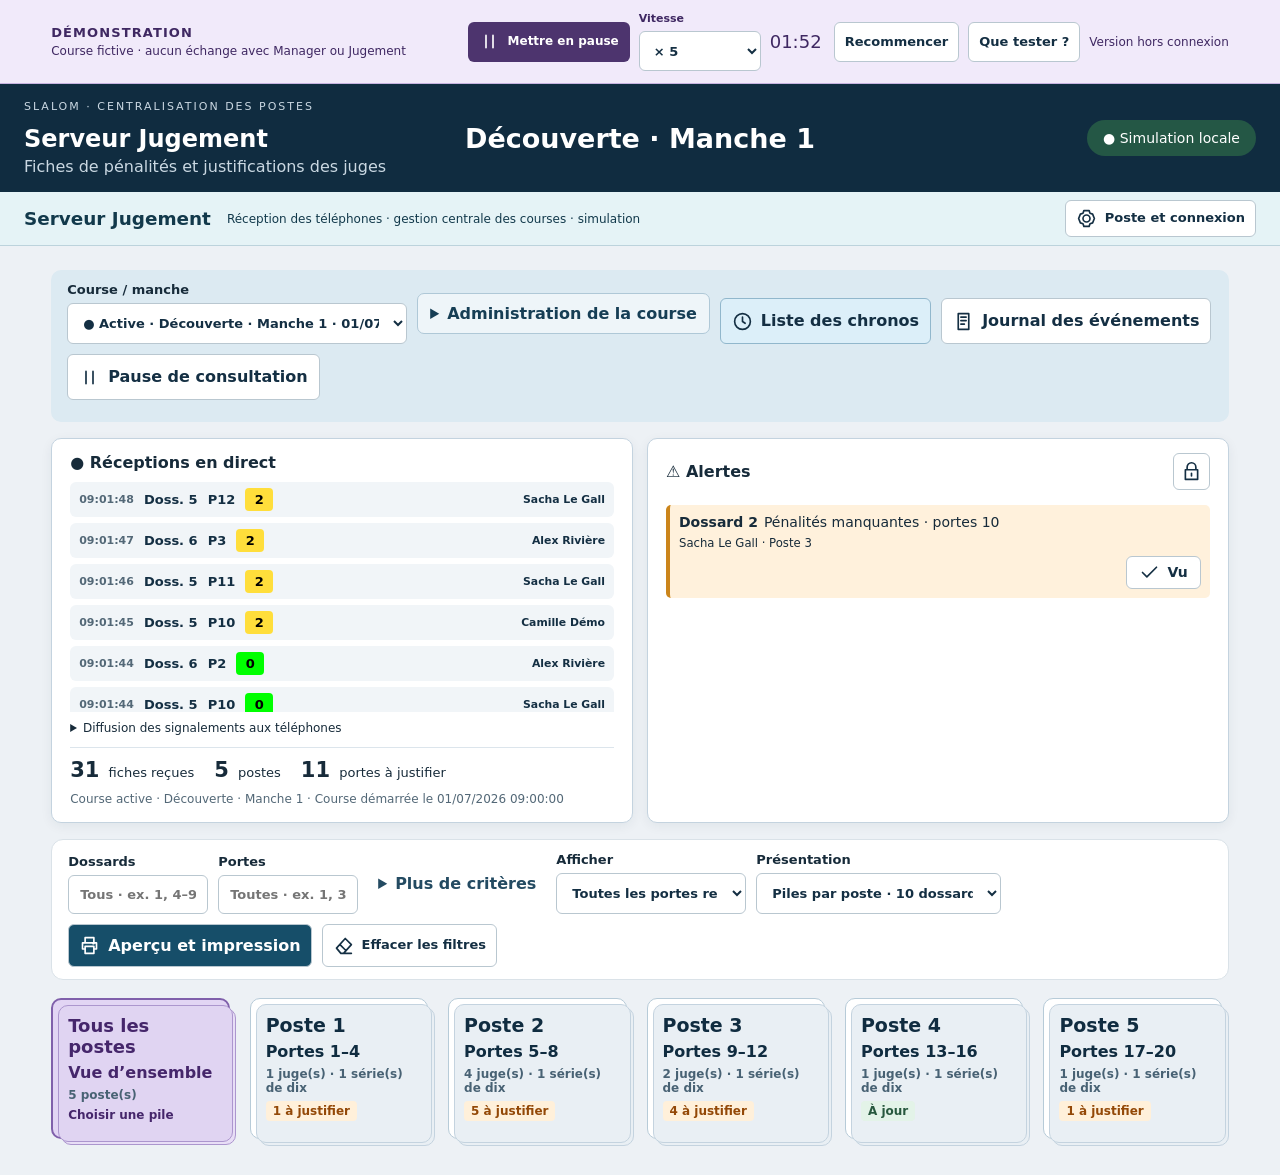
==== jugement-demo-hors-ligne.html @ a578ff43 "Ajouter la course interactive autonome et la version hors connexion" ====
<!doctype html><html lang="fr"><head><meta charset="utf-8"><meta name="viewport" content="width=device-width,initial-scale=1"><title>Jugement TRAPS · Course de démonstration</title><meta name="description" content="Découvrez Jugement TRAPS avec une course simulée interactive, sans connexion aux données de course."><meta http-equiv="Content-Security-Policy" content="default-src 'self' data: blob:; connect-src 'none'; script-src 'self' 'unsafe-inline'; style-src 'self' 'unsafe-inline'; img-src 'self' data: blob:; media-src 'self' data: blob:; object-src 'none'; base-uri 'none'; form-action 'none'"><style>#simulation-bar{position:sticky;top:0;z-index:5;background:#f1eafa;border-bottom:1px solid #c6b3e0;color:#3f2862;padding:12px 4vw;display:flex;justify-content:space-between;align-items:center;gap:14px;flex-wrap:wrap}#simulation-bar>div:first-child{display:flex;flex-direction:column;gap:4px}#simulation-bar strong{font-size:13px;letter-spacing:1.1px}#simulation-bar span{font-size:12px}.sim-controls{display:flex;align-items:center;gap:9px;flex-wrap:wrap}.sim-controls button,.sim-controls select{min-height:40px;padding:7px 10px;font-size:13px}.sim-controls label{font-size:11px}.sim-controls a{color:#473064;font-size:12px}.sim-controls #sim-time{font-size:18px;font-variant-numeric:tabular-nums;min-width:55px}#sim-pause{background:#4d346e;color:#fff;border-color:transparent}#simulation-bar button:focus-visible{outline:3px solid #8064ad;outline-offset:2px}.demo-help{max-width:640px;width:calc(100vw - 30px);line-height:1.6}.demo-help h2{margin-top:0}.demo-help li{margin-bottom:10px}.demo-help .demo-muted{font-size:13px;color:#536877}#deployment-bar{font-size:13px}header{padding-top:20px;padding-bottom:20px}.dossier-reader{min-width:0}#sheets>.pile-reader{margin-bottom:18px}@media(max-width:650px){main{padding:14px}header{padding:18px}header h1{font-size:23px}#simulation-bar{position:relative;padding:12px}#simulation-bar .sim-controls{gap:7px}#simulation-bar>div:first-child span{max-width:300px}.course-toolbar{gap:8px}.toolbar{padding:12px}.toolbar label{min-width:125px}.pile-reader{padding:9px}.race-monitor{grid-template-columns:1fr}dialog{max-width:calc(100vw - 20px)}.justification-dialog{width:calc(100vw - 20px)}.pile-current-sheet .matrix{min-width:740px}}@media print{#simulation-bar{display:none!important}}
</style><style>*{box-sizing:border-box}body{margin:0;background:#edf1f5;color:#172b3a;font:16px system-ui,sans-serif}header{background:#102c40;color:white;padding:28px 4vw;display:flex;align-items:center;justify-content:space-between;gap:24px}h1{font-size:30px;margin:0 0 8px}header p{margin:4px 0;color:#cad8e2}.eyebrow{font-size:11px;letter-spacing:2px;margin-bottom:12px!important}#connection{background:#264859;border-radius:30px;padding:10px 16px;white-space:nowrap;font-size:14px}main{padding:24px 4vw}.toolbar{display:flex;align-items:end;gap:16px;flex-wrap:wrap;background:white;padding:20px;border:1px solid #dae2e8;border-radius:12px}label{display:flex;flex-direction:column;gap:6px;font-size:13px;font-weight:600}input,select,button{font:inherit;border:1px solid #b9c7d0;border-radius:6px;padding:11px;background:white;color:#142f43}button{cursor:pointer;font-weight:600}button:hover{background:#eaf2f7}.stats{display:flex;gap:28px;margin:24px 0}.stats b{font-size:26px;margin-right:5px}.notice{font-size:14px;color:#536877}.sheet{background:white;margin:26px 0;padding:24px;box-shadow:0 3px 15px #102c4010;border:1px solid #ccd6de;break-inside:avoid}.sheet-header{display:flex;justify-content:space-between;gap:15px;border-bottom:2px solid #183e56;padding-bottom:14px;margin-bottom:18px}.sheet h2{margin:0;font-size:25px}.sheet-header p{margin:6px 0 0;font-size:13px;color:#536877}.grid{display:grid;grid-template-columns:repeat(4,minmax(0,1fr));border-top:1px solid black;border-left:1px solid black}.gate{border-right:1px solid black;border-bottom:1px solid black;min-width:0}.gate h3{margin:0;padding:10px;border-bottom:1px solid black;font-size:17px;display:flex;justify-content:space-between}.picture{position:relative;aspect-ratio:242/271;background:white}.picture img,.picture svg{position:absolute;inset:0;width:100%;height:100%}.pen{position:absolute;left:10.5%;top:75.5%;width:20.5%;height:17%;background:white;display:flex;align-items:center;justify-content:center;font-weight:700;font-size:clamp(18px,2vw,30px);color:black}.notes{border-top:1px solid black;padding:10px;min-height:120px;white-space:pre-wrap;overflow-wrap:anywhere;font-size:14px;color:#152b3a}.notes strong{display:block;margin-bottom:8px}.badge{font-size:12px;color:#765010;background:#fff2ca;padding:4px 7px;border-radius:4px}.badge.done{background:#e1f2e9;color:#21563c}.empty{padding:70px 20px;text-align:center;color:#536877;background:white;border:1px dashed #b9c7d0;border-radius:12px}.gate small{display:block;padding:8px;color:#526b7b;font-size:11px}.conflict{border:2px solid #c57915}.source{font-size:11px;color:#6a7780;margin-top:12px}.sheet.emptygate{opacity:.7}@media(max-width:850px){.grid{grid-template-columns:repeat(2,minmax(0,1fr))}header{align-items:start;flex-direction:column}.toolbar label{flex:1}}
.matrix-scroll{overflow-x:auto}.matrix{border-collapse:collapse;table-layout:fixed;width:100%;min-width:1450px;color:#111}.matrix th,.matrix td{border:1px solid #111;padding:0;vertical-align:top}.matrix th{padding:8px 4px;font-size:15px;background:white}.matrix .gate-label{width:65px;font-size:15px;font-weight:500;text-align:left;padding:8px}.matrix .notes{font-size:12px;min-height:74px;padding:6px}.matrix .notes strong{font-size:12px;margin-bottom:5px}.matrix .badge{font-size:10px;display:block;text-align:center;border-radius:0;padding:3px}.matrix .gate small{font-size:9px}.matrix .gate{border:0}.matrix .unreceived{opacity:.3}.matrix .unreceived .notes{min-height:74px}.matrix .pen{font-size:23px}.matrix .source-post{font-size:9px;padding:3px;display:block}.matrix .conflict{border:2px solid #c57915}.sheet .muted{color:#677986;font-size:13px}
.gate-on-image{position:absolute;right:0;bottom:0;background:white;color:#102c40;font-weight:700;font-size:clamp(11px,1.15vw,18px);padding:4px 3px}.pen{left:9.5%;top:77.8%;height:17.5%;width:21%}.note-preview{display:block;width:100%;height:120px;background:white}.matrix .note-preview{height:75px}.zoom-notes{display:block;font-size:10px;padding:4px;margin:4px auto}.note-full{display:block;width:min(70vw,520px);height:70vh;background:white}dialog{border:1px solid #b9c7d0;border-radius:12px;padding:20px}dialog::backdrop{background:#102c4099}

/* Palette identique à TRAPS_2.0 : justification orange, 2 jaune, 50 rouge. */
.pen.penalty-2{background:#ffde3b;color:#000}
.pen.penalty-50{background:#c62828;color:#fff}
.gate.pending{background:#fff0da;outline:none}
.gate.pending .notes{background:#fff0da}
.gate.pending .badge{background:#fff0da;color:#ae4d00;font-weight:700}
.gate.pending .note-preview{background:#fff0da}
.matrix tbody th.gate-label{font-size:34px;font-weight:800;text-align:center;vertical-align:middle;padding:10px 4px;line-height:1.1;color:#102c40;background:#deeff8}
.matrix thead th.gate-label{text-align:center;font-weight:700}
.judgment-legend{display:flex;gap:10px;flex-wrap:wrap;margin:16px 0;font-size:13px;font-weight:700}
.judgment-legend span{padding:7px 12px;border-radius:5px}
.legend-pending{background:#fff0da;color:#ae4d00;border:1px solid #ae4d00}
.legend-two{background:#ffde3b;color:#000}
.legend-fifty{background:#c62828;color:#fff}


.pen.penalty-0,.legend-zero{background:#00ff00;color:#000}
.note-print{display:none}
@media print{
 @page{size:A4 landscape;margin:8mm}
 html,body{margin:0!important;padding:0!important;background:#fff!important}
 body{font:7pt Arial,sans-serif;color:#111}
 main,#sheets{margin:0!important;padding:0!important}
 header,.toolbar,.stats,.notice,.judgment-legend,#connection,dialog{display:none!important}
 .matrix-sheet{width:100%;height:190mm;box-sizing:border-box;margin:0!important;padding:0!important;border:0!important;box-shadow:none;break-inside:avoid-page;break-after:page;page-break-after:always}
 .matrix-sheet:last-child{break-after:auto;page-break-after:auto}
 .matrix-sheet .sheet-header{height:12mm;min-height:12mm;margin:0 0 2mm;padding:0 0 1mm;gap:4mm;border-bottom:.3mm solid #102c40}
 .matrix-sheet .sheet-header h2{font-size:12pt;line-height:1.15;margin:0}
 .matrix-sheet .sheet-header p{font-size:7pt;line-height:1.15;margin:1mm 0 0}
 .matrix-sheet .source{display:none}
 .matrix-scroll{overflow:visible}
 .matrix{min-width:0;width:100%;table-layout:fixed;border-collapse:collapse}
 .matrix th,.matrix td{border:.2mm solid #333}
 .matrix thead th{height:6mm;padding:.5mm 0;font-size:8pt;line-height:1.1}
 .matrix thead th.gate-label{width:12mm}
 .matrix tbody th.gate-label{width:12mm;font-size:18pt;font-weight:800;text-align:center;vertical-align:middle;padding:0}
 .matrix-sheet{--diagram-height:33mm;--notes-height:18mm;--row-height:54mm}
 .matrix-sheet[data-gates="4"]{--diagram-height:26mm;--notes-height:12mm;--row-height:41mm}
 .matrix-sheet[data-gates="5"]{--diagram-height:20mm;--notes-height:10mm;--row-height:33mm}
 .matrix tbody tr{height:var(--row-height);break-inside:avoid;page-break-inside:avoid}
 .matrix td{height:var(--row-height);vertical-align:top;padding:0}
 .matrix .gate,.matrix .unreceived{border:0;margin:0;padding:0;break-inside:avoid}
 .matrix .picture{width:calc(var(--diagram-height)*242/271);max-width:100%;height:var(--diagram-height);aspect-ratio:242/271;margin:0 auto}
 .matrix .picture img{object-fit:contain}
 .matrix .pen{font-size:calc(var(--diagram-height)*.105);line-height:1;font-weight:800}
 .matrix .notes,.matrix .unreceived .notes{height:var(--notes-height);min-height:0;max-height:var(--notes-height);padding:.5mm;overflow:hidden;font-size:6pt;line-height:1.1;border-top:.2mm solid #333}
 .matrix .notes strong{font-size:5.5pt;line-height:1;margin:0 0 .3mm}
 .matrix .note-preview,.matrix .zoom-notes,.matrix .gate small,.matrix .source-post{display:none!important}
 .matrix .note-print{display:block;width:100%;height:calc(var(--notes-height) - 2.5mm)}
 .matrix .badge{height:2mm;box-sizing:border-box;padding:0;font-size:5pt;line-height:2mm;white-space:nowrap}
 .matrix .pending{outline-width:.5mm;outline-offset:-.5mm}
 *{-webkit-print-color-adjust:exact;print-color-adjust:exact}
}

.new-race{background:#9b3026;color:#fff;border:1px solid #9b3026}.new-race:disabled{opacity:.45;cursor:not-allowed}dialog{max-width:620px;width:calc(100% - 48px);border:0;border-radius:14px;padding:26px;color:#102c40;box-shadow:0 20px 70px #0005}dialog::backdrop{background:#102c4088}dialog p{line-height:1.5}.reset-confirm{display:flex;gap:12px;align-items:flex-start;margin:20px 0;font-weight:600}.reset-confirm input{width:22px;height:22px;flex:none}.reset-actions{display:flex;gap:12px;justify-content:flex-end;flex-wrap:wrap}#reset-error{color:#a62323}@media print{dialog,#race-status{display:none!important}}

.reset-confirm{flex-direction:row;font-size:16px;line-height:1.4}

.audio-symbol{font-size:18px;color:#164864}.audio-on-image{position:absolute;right:4px;top:4px;z-index:3;border-radius:50%;background:#deeff8;color:#102c40;width:24px;height:24px;text-align:center;font-size:20px;font-weight:bold}.listen-audio{display:block;font-size:12px;padding:4px 8px;margin:4px auto}.note-preview[role=button]{cursor:zoom-in}dialog audio{display:block;width:100%;margin:18px 0}@media print{.listen-audio{display:none!important}.audio-on-image{width:3mm;height:3mm;font-size:8pt;line-height:3mm;right:1mm;top:1mm}}

.notes-dialog{max-width:1100px;width:calc(100vw - 48px)}.notes-dialog .note-full{width:100%;height:70vh}

#recovery-dialog{width:min(850px,94vw);max-height:90vh;overflow:auto}#recovery-dialog h2{margin-top:0}#recovery-dialog p{line-height:1.5}#recovery-status{padding:12px;background:#e7f0f7;font-weight:700}#recovery-error{color:#9b2020}#recovery-posts{padding-left:22px;line-height:1.7}#recovery-choice select{width:100%}button:disabled{opacity:.55;cursor:default}

.course-toolbar{display:flex;align-items:end;gap:14px;flex-wrap:wrap;margin-bottom:16px;padding:16px;background:#dceaf2;border-radius:10px}.course-toolbar select{max-width:70vw;min-width:260px}#archive-status{font-weight:600;color:#765010}.officials-header{min-width:30%;max-width:60%;overflow-wrap:anywhere}.officials-header p{margin:3px 0}.officials-header small{font-size:10px}.sheet-header{flex-wrap:wrap}.sheet-header .officials-header{flex:1}.gate small{overflow-wrap:anywhere}
@media print{.course-toolbar{display:none!important}.matrix-sheet .sheet-header{height:22mm;min-height:22mm;max-height:22mm;flex-wrap:nowrap}.matrix-sheet .sheet-header h2{font-size:10pt}.matrix-sheet .officials-header{font-size:8pt;columns:2;column-gap:3mm;max-width:70%;min-width:55%}.matrix-sheet .officials-header strong{display:block}.matrix-sheet .officials-header p{font-size:6.5pt;margin:.5mm 0;break-inside:avoid}.matrix-sheet .officials-header small{font-size:6pt}.matrix-sheet{--diagram-height:30mm;--notes-height:17mm;--row-height:50mm}.matrix-sheet[data-gates="4"]{--diagram-height:24mm;--notes-height:12mm;--row-height:39mm}.matrix-sheet[data-gates="5"]{--diagram-height:18mm;--notes-height:10mm;--row-height:31mm}}

@media print{.matrix-sheet .officials-header.many-judges{columns:3}.matrix-sheet .officials-header.many-judges p{font-size:5.5pt}}

.picture[role=button]{cursor:zoom-in}.diagram-dialog{width:calc(100% - 40px);max-width:1040px;padding:20px}.diagram-header{display:flex;gap:16px;align-items:center;justify-content:space-between;flex-wrap:wrap}.diagram-header h2{font-size:22px;margin:0}.diagram-header p{font-size:13px;margin:5px 0;color:#536877}.diagram-header button{min-height:44px}.diagram-penalty{font-size:34px;line-height:1;min-width:66px;text-align:center;padding:12px;border-radius:7px;font-weight:800}.diagram-penalty.penalty-0{background:#00ff00;color:#000}.diagram-penalty.penalty-2{background:#ffde3b;color:#000}.diagram-penalty.penalty-50{background:#c62828;color:#fff}.diagram-full{display:block;width:100%;height:min(68vh,780px);margin-top:16px;background:#fff}

/* Vue commune : schéma à gauche, notes à droite. */
.justification-dialog{width:calc(100vw - 32px);max-width:1280px;height:calc(100vh - 32px);height:calc(100dvh - 32px);max-height:940px;padding:20px;overflow:hidden}
.justification-dialog[open]{display:flex;flex-direction:column;gap:16px}
.justification-header{display:flex;gap:16px;align-items:center;justify-content:space-between;flex:none}
.justification-header h2{font-size:23px;margin:0}.justification-header p{font-size:13px;color:#536877;margin:5px 0 0;overflow-wrap:anywhere}
.justification-actions{display:flex;gap:10px;flex:none;align-items:center}.zoom-close{background:#e2eef6;border-color:#adc8da;color:#153e55;min-height:44px;padding:10px 18px}.zoom-close:hover{background:#cfe2ee}
.justification-body{display:grid;grid-template-columns:minmax(0,1fr) minmax(0,1fr);gap:18px;flex:1;min-height:0}
.justification-panel{display:flex;flex-direction:column;min-height:0;min-width:0;background:#fff;border:1px solid #d4e0e8;border-radius:9px;padding:12px}
.justification-panel h3{flex:none;font-size:16px;margin:0 0 8px;color:#274f66}
.justification-dialog .diagram-full,.justification-dialog .note-full{flex:1;min-height:0;max-height:none;height:0;width:100%;display:block;margin:0;background:#fff}
.zoom-empty{margin:auto;color:#536877}.zoom-audio{min-height:44px;background:#e9f2f8;color:#17465f}.zoom-audio-players{flex:none}.zoom-audio-players[hidden]{display:none}.zoom-audio-players audio{display:block;width:100%;margin:10px 0 0}
@media(max-width:620px){.justification-dialog{padding:14px}.justification-header{align-items:flex-start;flex-wrap:wrap;gap:10px}.justification-actions{margin-left:auto}.justification-header h2{font-size:20px}.justification-body{display:flex;flex-direction:column;overflow:auto}.justification-panel{flex:none;height:420px;min-height:320px}}
/* Course, filtres combinables et suivi permanent. */
header{display:grid;grid-template-columns:1fr 1.2fr 1fr;padding:20px 3vw}header h1{font-size:24px}#active-course-title{text-align:center;font-size:27px;overflow-wrap:anywhere}#connection{justify-self:end}.course-toolbar button{min-height:46px}.recover-course{background:#e2eef7;border-color:#88aabe}#new-race{margin-left:auto;background:#fbe7e8;color:#a32632;border-color:#c87983}.course-toolbar #archive-status{flex-basis:100%}.toolbar{margin-top:16px}.toolbar input{max-width:190px}.sheet-course{margin-left:auto;text-align:right;max-width:45%;font-size:25px;overflow-wrap:anywhere}.sheet-course small{display:block;font-size:11px;color:#536877}.officials-header p{font-size:23px;font-weight:700;color:#123247}.officials-header{min-width:25%;max-width:45%}.sheet-header .officials-header{flex:initial}.matrix .picture{max-width:165px;margin:auto}.signal-only{min-height:180px;padding:15px 8px;display:flex;align-items:center;justify-content:center;flex-direction:column;background:#e8f0f7;color:#153d59;text-align:center;gap:12px}.signal-only small{font-size:11px}.print-selection{max-width:96vw;width:1200px;max-height:92vh;overflow:auto}.print-preview{max-height:58vh;overflow:auto;border:1px solid #c4d3df;margin:16px 0}.print-preview .sheet{margin:8px;padding:12px}#live-feed{position:sticky;top:0;z-index:5;background:#fff;padding:14px 18px;border:1px solid #c4d3df;border-radius:10px;margin:12px 0;box-shadow:0 3px 12px #102c4010}.live-heading{display:flex;justify-content:space-between;gap:12px;margin-bottom:10px}.live-heading span{font-size:12px;color:#536877}#live-items{display:grid;grid-template-columns:1fr 1fr;gap:6px 12px}.live-item{display:flex;align-items:center;gap:10px;min-width:0;text-align:left;padding:6px 9px;background:#f1f5f8;border:0;font-size:13px}.live-item time{font-size:11px;color:#536877}.live-item small{margin-left:auto;overflow:hidden;text-overflow:ellipsis;white-space:nowrap;max-width:28%}.live-value{padding:4px 9px;border-radius:4px;color:#000;min-width:28px;text-align:center}.live-value.penalty-0{background:#00ff00}.live-value.penalty-2{background:#ffde3b}.live-value.penalty-50{background:#c62828;color:white}.live-absent{background:#ede6fb;color:#653b91;padding:5px}.live-capsize{background:#e5f3e9;color:#246b4a;padding:5px}#live-feed details{font-size:12px;margin-top:9px}#control-receipts{max-height:130px;overflow:auto}.toolbar #print{background:#164e69;color:white}.toolbar #clear-filters{font-size:13px}button:focus-visible{outline:3px solid #3e8db5;outline-offset:3px}
@media(max-width:850px){header{grid-template-columns:1fr}#active-course-title{text-align:left}#connection{justify-self:start}#live-items{grid-template-columns:1fr}.live-heading{flex-direction:column}.sheet-course{max-width:100%;font-size:22px}.officials-header{max-width:100%}#new-race{margin-left:0}}
@media print{#live-feed{display:none!important}.sheet-course{font-size:13pt;max-width:40%}.sheet-course small{font-size:7pt}.matrix-sheet .officials-header{columns:1;min-width:25%;max-width:38%}.matrix-sheet .officials-header p{font-size:10pt;line-height:1.15;margin:1mm 0}.matrix-sheet .sheet-header{align-items:start;justify-content:space-between}.matrix-sheet .sheet-header>div:first-child{max-width:28%}.matrix .picture{max-width:100%}.signal-only{min-height:0;height:calc(var(--row-height) - 1mm);font-size:8pt}.signal-only small{font-size:6pt}}

.gate{position:relative}.gate-signal{position:absolute;top:0;left:0;right:0;z-index:4;background:#e9e2f5;color:#542b7e;text-align:center;font-size:11px;font-weight:800;padding:4px;pointer-events:none}@media print{.gate-signal{font-size:5.5pt;padding:.3mm}}

.officials-header .official-role{display:block;font-size:13px;font-weight:400;color:#536877;margin-top:3px}@media print{.officials-header .official-role{font-size:7pt;margin-top:.5mm}}

[hidden]{display:none!important}.session-dialog{max-width:820px;width:calc(100% - 48px);max-height:88vh;overflow:auto}.session-dialog label{display:block;margin:14px 0}.session-dialog input:not([type=checkbox]),.session-dialog select{display:block;box-sizing:border-box;width:100%;padding:12px;margin-top:6px}.session-dialog button{margin:8px 6px 8px 0;padding:12px 18px}.session-dialog [role=alert]{color:#a32626}.roster-preview{max-height:180px;overflow:auto;columns:4;background:#eef4f8;padding:16px 16px 16px 44px}.session-phones{max-height:190px;overflow:auto}.activate-course{background:#d9f1df;color:#16452a;font-weight:700}.results-table{border-collapse:collapse;width:100%;background:white}.results-table td,.results-table th{padding:10px;border:1px solid #c7d8e5;text-align:center}.cross-clear{background:#b8efbc;font-weight:800}.cross-fault{background:#ffde3b;font-weight:800}#cross-results{margin:16px 0;padding:18px;background:#e8f2f8;border-radius:12px}.chrono-table{max-height:65vh;overflow:auto;margin:16px 0}#show-chronos{background:#dceff9;border:1px solid #91b7cc}

/* Chronos: large race time, compact diagnostics, explicit absence override. */
.chrono-dialog{max-width:1100px;width:calc(100% - 48px)}
.chrono-results{table-layout:fixed;font-variant-numeric:tabular-nums}
.chrono-results th:nth-child(1){width:11%}.chrono-results th:nth-child(2),.chrono-results th:nth-child(3){width:22%}.chrono-results th:nth-child(4){width:37%}.chrono-results th:nth-child(5){width:8%}
.chrono-results .chrono-bib{font-size:20px;font-weight:750}.chrono-results .chrono-clock{font-size:18px;white-space:nowrap}.chrono-results .chrono-elapsed{font-size:32px;font-weight:800;white-space:nowrap;background:#edf6fb;color:#12374b}
.chrono-results .chrono-absence,.chrono-absence{background:#ede6fb;color:#653b91;font-size:26px;font-weight:800;text-align:center;padding:15px}
.session-dialog .chrono-info-button{margin:0;padding:6px;min-width:36px;min-height:36px;border-radius:50%;background:#eef3f7;color:#4c6575;font-size:24px;line-height:1;border:1px solid #c7d8e5}
.chrono-technical{max-width:1100px}.chrono-technical-table{overflow:auto}.chrono-technical td{font-size:18px;overflow-wrap:anywhere}.chrono-technical .zoom-close,.chrono-dialog .zoom-close{display:block;margin-left:auto;background:#e8eef4;color:#23465a}
@media(max-width:650px){.chrono-dialog{width:calc(100% - 24px);padding:12px}.chrono-results td,.chrono-results th{padding:8px 3px}.chrono-results .chrono-clock{font-size:13px}.chrono-results .chrono-elapsed{font-size:24px}.chrono-results .chrono-bib{font-size:17px}.session-dialog .chrono-info-button{min-width:28px;min-height:32px;padding:2px;font-size:22px}}

.chrono-technical td:first-child,.chrono-technical th:first-child{min-width:76px;white-space:nowrap}
/* Live reception and race alerts share a single compact row. */
.race-monitor{display:grid;grid-template-columns:1fr 1fr;gap:14px;align-items:stretch;margin:12px 0}
.race-monitor #live-feed,#race-alerts{position:static;margin:0;background:white;padding:14px 18px;border:1px solid #c4d3df;border-radius:10px;box-shadow:0 3px 12px #102c4010;min-width:0}
.race-monitor #live-items{grid-template-columns:1fr;max-height:230px;overflow:auto}.race-monitor .live-heading{align-items:center}.race-monitor .live-heading span{display:none}
#alert-items{max-height:280px;overflow:auto}.race-alert{display:flex;gap:6px;flex-wrap:wrap;align-items:center;padding:9px;margin:5px 0;background:#fff1dc;border-left:4px solid #cb851b;border-radius:5px;font-size:14px}.race-alert small{flex-basis:100%}.race-alert.correction{background:#e9f1ff;border-color:#4272ad}.race-alert button{margin-left:auto;padding:5px 12px}#open-protection{font-size:12px;padding:7px}
.protection-dialog label{font-weight:600}.journal-dialog{width:calc(100% - 40px);max-width:1400px}.journal-filters{display:flex;gap:10px;align-items:center}.journal-filters input,.journal-filters select{max-width:300px!important}.journal-filters input[type=number]{max-width:120px!important}.journal-body{max-height:58vh;overflow:auto}.journal-table{font-size:13px}.journal-table td{text-align:left;vertical-align:top}.journal-table td:first-child{min-width:125px}.journal-table pre{max-width:500px;white-space:pre-wrap;overflow-wrap:anywhere}.journal-table summary{font-size:11px;color:#577084;margin-top:8px}.journal-actions{display:flex;gap:8px;flex-wrap:wrap}.journal-actions .zoom-close{margin-left:auto}
@media(max-width:850px){.race-monitor{grid-template-columns:1fr}.journal-filters{flex-wrap:wrap}}
@media print{.race-monitor{display:none!important}}
/* Installation role is distinct from competition mode. JA remains locally readable. */
#deployment-bar{display:flex;align-items:center;gap:16px;padding:12px 24px;background:#e5f3f6;color:#12394b;border-bottom:1px solid #bcd3dc;flex-wrap:wrap}
#deployment-bar strong{font-size:1.15rem}#deployment-state{flex:1;font-size:.94rem}#deployment-bar.offline{background:#fff0d4;color:#6d470c}
.role-ja #course-label,.role-ja #new-race,.role-ja #recover-course,.role-ja #course-reopen,.role-ja #session-notice,.role-ja #server-course-guide,.role-ja #live-feed details{display:none!important}
.deployment-dialog label{display:block;margin:16px 0}.deployment-dialog input{box-sizing:border-box;width:100%;padding:12px}.deployment-dialog input[type=checkbox]{width:auto}
.role-choice{display:block;width:100%;padding:24px;margin:16px 0;font-size:1.2rem}.pairing-code input{font-family:monospace;font-size:14px}.deployment-dialog details{margin-top:24px;border-top:1px solid #cad7df;padding-top:18px}
@media print{#deployment-bar,#ja-command-status{display:none!important}}

.pairing-code .six-digit-code{font:700 36px monospace;text-align:center;letter-spacing:8px;max-width:280px;margin:12px auto;display:block}
.with-action-icon{display:inline-flex;align-items:center;justify-content:center;gap:8px;text-align:center}
.action-icon{width:21px;height:21px;min-width:21px;flex:none;fill:none;stroke:currentColor;stroke-width:1.9;stroke-linecap:round;stroke-linejoin:round;vertical-align:middle}
.action-label{min-width:0;line-height:1.25}
#consultation-status,.consultation-update{display:flex;gap:14px;align-items:center;justify-content:space-between;background:#fff2cb;border:1px solid #dbb85a;color:#5d430a;padding:12px 18px;border-radius:9px}
#consultation-status{position:sticky;top:8px;z-index:15;margin:12px 3vw}
#consultation-status[hidden],.consultation-update[hidden]{display:none}
.consultation-update{flex:none;font-size:14px;margin:8px 0}.consultation-update button{flex:none;min-height:42px}
#consultation-toggle[aria-pressed=true]{background:#fff0c0;border-color:#c69b35;color:#634608}
#sheets{overflow-anchor:none}
@media(max-width:650px){#consultation-status,.consultation-update{flex-wrap:wrap}.consultation-update button{width:100%}}
@media print{#consultation-status,#consultation-toggle,.consultation-update{display:none!important}.with-action-icon .action-icon{display:none}}

.session-dialog .chrono-info-button.with-action-icon{border-radius:8px;font-size:13px;gap:5px;padding:7px;min-width:70px}
/* 0.19: post piles, stable single-page consultation, ten bibs per printable sheet. */
.pile-post-filter{display:none!important}.advanced-filters{align-self:center}.advanced-filters summary{cursor:pointer;padding:10px;color:#244b62;font-weight:700}.advanced-filter-fields{display:flex;gap:12px;padding:8px;flex-wrap:wrap}.pile-overview{display:grid;grid-template-columns:repeat(auto-fit,minmax(170px,1fr));gap:20px;margin:18px 7px 12px 0}.post-pile{position:relative;isolation:isolate;display:flex;flex-direction:column;gap:6px;text-align:left;background:#fff;color:#102c40;border:1px solid #b7cbd8;border-radius:10px;padding:15px;min-height:125px;white-space:normal}.post-pile:after,.post-pile:before{content:'';position:absolute;inset:5px -5px -5px 5px;background:#e9eff4;border:1px solid #c4d3df;border-radius:10px;z-index:-1}.post-pile:after{inset:8px -8px -8px 8px;z-index:-2}.post-pile strong{font-size:19px}.post-pile small{font-size:12px;color:#486274}.post-pile.selected{border:2px solid #225e80;background:#e1eef7}.pile-pending,.pile-ok{align-self:start;padding:3px 7px;border-radius:4px;font-size:12px;font-weight:700}.pile-pending{background:#fff0da;color:#934807}.pile-ok{background:#e3f3e8;color:#27583e}.pile-workspace{display:grid;grid-template-columns:minmax(0,1fr);gap:23px}.pile-sidebar{display:grid;grid-template-columns:repeat(auto-fit,minmax(170px,1fr));gap:20px;margin:18px 7px 12px 0;align-items:stretch}.pile-reader{min-width:0;background:#fff;border:1px solid #bacdd9;border-radius:10px;padding:15px}.pile-reader-heading{display:flex;gap:12px;align-items:center;justify-content:space-between;flex-wrap:wrap}.pile-reader-heading h2{margin:0;font-size:21px}.pile-source-pickers{display:grid;grid-template-columns:repeat(2,minmax(0,1fr));gap:12px;margin:14px 0}.pile-picker{font-size:13px;display:flex;flex-direction:column;gap:5px;min-width:0}.pile-picker select{max-width:100%;width:100%;font-size:15px;padding:10px}.pile-page-nav{display:flex;align-items:center;gap:9px;flex-wrap:wrap;margin:12px 0}.pile-page-nav select{font-size:16px;padding:9px;min-width:150px}.pile-page-count{font-size:13px;color:#4e6575}.pile-current-sheet{margin:0;padding:12px;border:1px solid #c4d4de;box-shadow:none}.pile-current-sheet .matrix{min-width:740px}.pile-current-sheet .sheet-header{gap:12px;align-items:start;flex-wrap:wrap}.pile-current-sheet .sheet-header h2{font-size:19px}.pile-current-sheet .sheet-course strong{font-size:19px}.pile-current-sheet .officials-header strong{font-size:18px}.pile-current-sheet .officials-header p{font-size:12px}.pile-current-sheet .matrix th{font-size:13px}.pile-current-sheet .matrix .gate-label{width:42px;font-size:24px}.pile-current-sheet .matrix .picture{height:92px;width:82px;max-width:100%;margin:auto}.pile-current-sheet .matrix .notes{height:40px;min-height:40px;padding:4px;font-size:11px}.pile-current-sheet .matrix .notes strong{display:none}.pile-current-sheet .matrix .note-preview{height:32px}.pile-current-sheet .matrix .gate>small{display:none}.pile-current-sheet .matrix .pen{font-size:17px;min-height:19px;display:grid;place-items:center}.pile-current-sheet .matrix .listen-audio{padding:3px;font-size:11px}.pile-empty{display:flex;align-items:center;justify-content:center;min-height:126px;color:#637684;font-size:12px;text-align:center;background:#f0f4f7;padding:6px}.pile-empty.not-judged{background:repeating-linear-gradient(135deg,#f5f7f9,#f5f7f9 8px,#e8edf1 8px,#e8edf1 9px);color:#536371}.pile-comparison{margin:0;padding:10px}.pile-compare-table{width:100%;table-layout:fixed;border-collapse:collapse}.pile-compare-table th,.pile-compare-table td{border:1px solid #bbcbd6;padding:5px;vertical-align:top}.pile-compare-table th{background:#e2eff7}.pile-compare-table th:first-child{width:50px;text-align:center;vertical-align:middle;font-size:24px}.pile-compare-table th small{display:block;font-size:12px;font-weight:400}.pile-compare-table .picture{width:130px;height:146px;margin:auto;max-width:100%}.pile-compare-table .notes{min-height:55px;height:65px;padding:5px}.pile-compare-table .notes strong{display:none}.pile-compare-table .note-preview{height:54px}.pile-compare-table .gate>small{font-size:11px}.pile-compare-table .pen{font-size:23px}.print-preview .pile-empty{min-height:80px}.print-preview-nav{display:flex;align-items:center;gap:10px;flex-wrap:wrap;margin:12px 0}.print-selection .print-preview{max-height:65vh;overflow:auto}.print-selection{max-width:95vw;width:1300px}.pile-reader .source{margin-bottom:0}
@media(max-width:950px){.pile-workspace{grid-template-columns:1fr}.pile-sidebar{display:grid;grid-template-columns:repeat(auto-fit,minmax(150px,1fr));gap:18px}.pile-source-pickers{grid-template-columns:1fr}.pile-current-sheet{padding:7px}.pile-reader{padding:10px}}
@media print{.pile-sidebar,.pile-page-nav,.pile-source-pickers,.pile-reader-heading,.pile-overview,.advanced-filters{display:none!important}.matrix-sheet .pile-empty{height:var(--row-height);min-height:0;font-size:7pt;background:#f4f6f8!important}.matrix-sheet .pile-empty.not-judged{font-style:italic}.matrix-sheet[data-gates="3"]{--diagram-height:30mm}.matrix-sheet[data-gates="1"]{--diagram-height:60mm;--notes-height:30mm;--row-height:92mm}.matrix-sheet[data-gates="2"]{--diagram-height:45mm;--notes-height:22mm;--row-height:72mm}.matrix-sheet .officials-header strong{font-size:11pt}.matrix-sheet .sheet-course strong{font-size:12pt}.matrix-sheet .gate>h3{display:none}.matrix-sheet .notes strong{display:none}}
/* Keep the live information visible while giving the reader more vertical room. */
body>header{padding:16px 24px}body>header h1{font-size:24px;margin:4px 0}body>header p{margin:0}#deployment-bar{padding:8px 24px}#deployment-bar button{padding:7px 10px}#deployment-state{font-size:12px}.course-toolbar{padding:12px 16px;gap:10px}.course-admin{position:relative;align-self:center}.course-admin summary{padding:10px 12px;border:1px solid #afc8d7;border-radius:7px;background:#eef5f9;color:#163e55;cursor:pointer;font-weight:700}.course-admin-actions{position:absolute;top:100%;left:0;z-index:10;min-width:245px;background:white;padding:12px;border:1px solid #afc8d7;box-shadow:0 8px 24px #102c4026;display:flex;flex-direction:column;gap:10px;border-radius:8px}.course-admin-actions .new-race{margin:0}.course-toolbar>label{min-width:0}.course-toolbar #course-select{max-width:340px}#live-items{max-height:110px}.race-monitor{margin:12px 0}.toolbar{padding:12px 16px;gap:10px}.toolbar input{width:140px}.toolbar #view{max-width:245px}.toolbar #state{max-width:190px}.toolbar button{padding:10px}.stats{margin:12px 0;font-size:14px}#race-status{margin:7px 0;font-size:12px}#server-course-guide{display:none}.judgment-legend{margin:10px 0;font-size:12px}.judgment-legend span{padding:5px 8px}
@media(max-width:700px){.course-admin-actions{position:static;min-width:0}.toolbar input{width:100%}.course-toolbar #course-select{max-width:100%}}
@media print{.course-admin{display:none!important}}

/* Course summary belongs to live reception; piles stay above the full-width sheet. */
.race-monitor #live-feed{display:flex;flex-direction:column}
.live-summary{margin-top:auto;padding-top:12px}
.live-summary .stats{flex-wrap:wrap;gap:6px 20px;margin:0;padding-top:10px;border-top:1px solid #dce5ec;font-size:13px}
.live-summary .stats b{font-size:21px}
.live-summary #race-status{margin:8px 0 0;overflow-wrap:anywhere;line-height:1.5}
.all-posts-pile{background:#eee8fa;border-color:#ac96ce;color:#45266b}
.all-posts-pile:before{background:#e0d4f2;border-color:#ac96ce}
.all-posts-pile:after{background:#e8def6;border-color:#ac96ce}
.all-posts-pile:hover,.all-posts-pile.selected{background:#e2d5f4;border-color:#8060ab}
.pile-all-hint{font-size:12px;font-weight:600}
.pile-reader,.pile-current-sheet,.pile-comparison{width:100%;min-width:0}
.pile-compare-table{width:100%;table-layout:fixed}
.pile-compare-table td,.pile-compare-table th{overflow-wrap:anywhere}
@media(max-width:600px){.pile-overview,.pile-sidebar{grid-template-columns:repeat(2,minmax(0,1fr));gap:18px}.post-pile{padding:12px;min-height:140px}.post-pile strong{font-size:17px}.pile-reader{padding:10px}.pile-current-sheet{padding:8px}}

.pile-sidebar,.pile-overview{grid-auto-rows:1fr}.post-pile{min-height:140px}.all-posts-pile strong{font-size:18px}

.pile-compare-table thead th:first-child{width:65px;font-size:14px;white-space:nowrap;overflow-wrap:normal}
/* layout51: FFCK pairs of rows. Palette inherited unchanged from the current sheet. */
.ffck-sheet{--diagram-height:112px;--notes-height:56px;overflow:hidden}
.ffck-sheet .sheet-header{display:grid;grid-template-columns:minmax(0,1fr) minmax(0,1fr) minmax(0,1.4fr);gap:12px;align-items:start}
.ffck-sheet .sheet-header>div,.ffck-sheet .officials-header,.ffck-sheet .sheet-course{min-width:0;min-height:0;max-width:none;width:auto;margin:0;overflow-wrap:anywhere}
.ffck-sheet .sheet-header h2{font-size:19px;line-height:1.25}.ffck-sheet .officials-header strong,.ffck-sheet .sheet-course strong{font-size:19px;line-height:1.25}
.ffck-grid{border-collapse:collapse;table-layout:fixed;width:100%}
.ffck-grid .ffck-door-column{width:68px}
.ffck-grid th,.ffck-grid td{padding:0!important;vertical-align:middle;box-sizing:border-box;overflow:hidden}
.ffck-grid .ffck-corner{font-size:12px!important;font-weight:700!important;text-align:center!important;white-space:normal!important;overflow-wrap:anywhere!important}
.ffck-grid .ffck-bib-heading{height:32px;padding:5px!important;text-align:left;font-size:13px;line-height:20px;white-space:nowrap}
.ffck-bib-heading>span{display:inline-block;width:55%;font-weight:700}.ffck-bib-heading>strong{display:inline-block;width:45%;text-align:right;font-size:16px}
.ffck-grid .ffck-source-heading{padding:7px!important;text-align:center;overflow-wrap:anywhere}.ffck-source-heading small{display:block;font-size:12px;font-weight:400}
.ffck-grid .gate-label{font-weight:800!important;text-align:center!important;vertical-align:middle!important}
.ffck-grid .ffck-door-word{display:block;font-size:14px;font-weight:800;line-height:1.3}.ffck-grid .ffck-door-number{display:block;font-size:28px;font-weight:800;line-height:1.3}
.ffck-grid .ffck-notes-label{font-size:12px!important;font-weight:700!important;line-height:1.2}
.ffck-grid tbody.ffck-door-pair>tr{height:auto;break-inside:avoid;page-break-inside:avoid}
.ffck-grid tbody.ffck-door-pair>.ffck-diagram-row{height:var(--diagram-height)}
.ffck-grid tbody.ffck-door-pair>.ffck-notes-row{height:var(--notes-height)}
.ffck-grid .ffck-diagram-cell{height:var(--diagram-height)!important}
.ffck-grid .ffck-notes-cell{height:var(--notes-height)!important}
.ffck-grid .ffck-diagram-content,.ffck-grid .ffck-diagram-cell>.pile-empty{display:flex;align-items:center;justify-content:center;height:var(--diagram-height);min-height:0;max-height:var(--diagram-height);overflow:hidden;border:0;position:relative}
.ffck-grid .ffck-diagram-content .picture{position:relative;flex:none;width:calc(var(--diagram-height)*242/271);height:auto;aspect-ratio:242/271;max-width:100%;max-height:var(--diagram-height);margin:0 auto;overflow:hidden}
.ffck-grid .ffck-diagram-content .picture img,.ffck-grid .ffck-diagram-content .picture svg{width:100%;height:100%}
.ffck-grid .ffck-diagram-content .pen{font-size:18px;min-height:0;line-height:1;font-weight:800}
.ffck-grid .ffck-note-content,.ffck-grid .ffck-empty-note{height:var(--notes-height);min-height:0;max-height:var(--notes-height);overflow:hidden;border:0}
.ffck-grid .ffck-note-content .notes{display:flex;flex-direction:column;gap:2px;height:100%;min-height:0;max-height:none;width:100%;border:0;padding:3px;overflow:hidden;font-size:11px;line-height:1.2;white-space:normal}
.ffck-grid .ffck-note-content .notes>strong{display:none}
.ffck-grid .ffck-note-content .note-preview{display:block;width:100%;height:100%;flex:1 1 0;min-height:0;max-height:100%;object-fit:contain}
.ffck-grid .ffck-note-content .notes.has-audio .note-preview{max-height:calc(100% - 22px)}
.ffck-grid .ffck-note-content .ffck-audio{display:inline-flex;align-items:center;justify-content:center;align-self:end;flex:0 0 20px;gap:3px;min-height:20px;max-height:20px;max-width:100%;padding:1px 4px;margin:0;font-size:10px;line-height:16px;white-space:nowrap;overflow:hidden}
.ffck-grid .ffck-audio .action-icon{width:14px;height:14px}.ffck-grid .ffck-audio .action-label{overflow:hidden;text-overflow:ellipsis}
.ffck-grid .ffck-empty-note{display:flex;align-items:center;justify-content:center;color:#637684;font-size:11px}
.ffck-grid .signal-only{min-height:0;max-height:100%;width:100%;overflow:hidden;font-size:11px}
.ffck-grid .gate.pending{outline:none}
.ffck-grid .ffck-diagram-content .audio-on-image{font-size:17px}
.ffck-sheet.pile-comparison{--diagram-height:146px;--notes-height:73px}
@media(max-width:650px){.ffck-sheet .sheet-header{grid-template-columns:repeat(2,minmax(0,1fr))}.ffck-sheet .sheet-course{grid-column:1/-1}.ffck-sheet .sheet-header h2,.ffck-sheet .officials-header strong,.ffck-sheet .sheet-course strong{font-size:16px}}
@media print{
 .ffck-sheet.matrix-sheet{width:100%;height:190mm;--diagram-height:36mm;--notes-height:18mm}
 .ffck-sheet[data-gates="4"]{--diagram-height:27mm;--notes-height:13.5mm}
 .ffck-sheet[data-gates="5"]{--diagram-height:22mm;--notes-height:11mm}
 .ffck-sheet[data-gates="2"]{--diagram-height:50mm;--notes-height:25mm}
 .ffck-sheet[data-gates="1"]{--diagram-height:80mm;--notes-height:40mm}
 .ffck-sheet .sheet-header{height:16mm;min-height:16mm;margin:0 0 1mm;padding:0 0 1mm;gap:3mm;overflow:hidden}
 .ffck-sheet .sheet-header>div:first-child{max-width:none}.ffck-sheet .sheet-header h2{font-size:10pt}.ffck-sheet .officials-header strong,.ffck-sheet .sheet-course strong{font-size:10pt}.ffck-sheet .officials-header p{font-size:7pt}
 .ffck-grid{min-width:0!important;width:100%!important}.ffck-grid .ffck-door-column{width:12mm}.ffck-grid .ffck-bib-heading{height:6mm;padding:.5mm!important;font-size:7pt;line-height:1.2}.ffck-bib-heading>strong{font-size:8pt}
 .ffck-grid .ffck-door-word{font-size:8pt;line-height:1.15}.ffck-grid .ffck-door-number{font-size:17pt;line-height:1.15}.ffck-grid .ffck-notes-label{font-size:7pt!important}
 .ffck-grid .ffck-note-content .notes{padding:.5mm;font-size:6pt;line-height:1.1}.ffck-grid .ffck-note-content .note-preview{display:none!important}.ffck-grid .ffck-note-content .note-print{display:block;width:100%;height:100%;min-height:0;flex:1 1 0}.ffck-grid .ffck-note-content .notes.has-audio .note-print{max-height:calc(100% - 3mm)}
 .ffck-grid .ffck-note-content .ffck-audio{display:block;flex:0 0 3mm;height:3mm;min-height:3mm;max-height:3mm;border:0;padding:0;font-size:6pt;line-height:3mm}.ffck-grid .ffck-audio .action-icon{display:none!important}.ffck-grid .ffck-diagram-content .pen{font-size:calc(var(--diagram-height)*.27)}
 .ffck-grid .ffck-empty-note{font-size:6pt}.ffck-grid tbody.ffck-door-pair{break-inside:avoid;page-break-inside:avoid}.ffck-grid .gate.pending{outline:none}
}
/* Inner frames leave room for the collapsed table border; content never sets row height. */
.ffck-grid .ffck-diagram-content,.ffck-grid .ffck-diagram-cell>.pile-empty{height:calc(var(--diagram-height) - 1px);max-height:calc(var(--diagram-height) - 1px)}
.ffck-grid .ffck-diagram-content .picture{width:calc((var(--diagram-height) - 1px)*242/271);max-height:100%}
.ffck-grid .ffck-note-content,.ffck-grid .ffck-empty-note{height:calc(var(--notes-height) - 1px);max-height:calc(var(--notes-height) - 1px)}
@media print{.ffck-sheet .sheet-header{height:18mm;min-height:18mm}.ffck-grid .ffck-diagram-content,.ffck-grid .ffck-diagram-cell>.pile-empty{height:calc(var(--diagram-height) - .3mm);max-height:calc(var(--diagram-height) - .3mm)}.ffck-grid .ffck-diagram-content .picture{width:calc((var(--diagram-height) - .3mm)*242/271)}.ffck-grid .ffck-note-content,.ffck-grid .ffck-empty-note{height:calc(var(--notes-height) - .3mm);max-height:calc(var(--notes-height) - .3mm)}}

/* À justifier : une surface orange légère uniforme, sans encadrement. */
.gate.pending .picture,.gate.pending .note-print{background:#fff0da}
.gate.pending .picture svg image{mix-blend-mode:multiply}

/* Entête : angle libre et dossards centrés, place réservée à trois chiffres. */
.ffck-grid .ffck-corner{border:0!important;background:transparent!important}
.ffck-grid .ffck-bib-heading{text-align:center;padding:2px!important;white-space:normal}
.ffck-bib-heading>span{display:block;width:100%;font-size:9px;line-height:10px;text-align:center}
.ffck-bib-heading>strong{display:block;width:100%;min-width:3ch;font-size:16px;line-height:18px;text-align:center;font-variant-numeric:tabular-nums}
@media print{.ffck-grid .ffck-bib-heading{padding:0!important}.ffck-bib-heading>span{font-size:6pt;line-height:7pt}.ffck-bib-heading>strong{font-size:8pt;line-height:9pt}}

/* Dossier par dossard : navigation commune, filtres et sources conservés. */
.view-by-bib .pile-post-filter{display:flex!important}
.dossier-nav{padding:14px;background:#e2edf4;border:1px solid #b9cbd8;border-radius:10px;gap:14px;align-items:end}
.dossier-reader{display:flex;flex-direction:column;gap:18px}.dossier-reader>h2{margin:8px 0 0}
.pile-picker select:disabled{background:#edf0f2;color:#71808b;cursor:not-allowed;border-color:#d1d8de;opacity:1}
</style></head><body><section id="simulation-bar" aria-label="Commandes de la simulation"><div><strong>DÉMONSTRATION</strong><span>Course fictive · aucun échange avec Manager ou Jugement</span></div><div class="sim-controls"><button id="sim-pause">Mettre en pause</button><label>Vitesse<select id="sim-speed"><option value="1">Temps réel</option><option value="5" selected>× 5</option><option value="20">× 20</option></select></label><span id="sim-time" role="timer">01:45</span><button id="sim-restart">Recommencer</button><button id="sim-help">Que tester ?</button><span>Version hors connexion</span></div></section>
<header><div><p class="eyebrow">SLALOM · CENTRALISATION DES POSTES</p><h1>Jugement_TRAPS_BZH</h1><p>Fiches de pénalités et justifications des juges</p></div><strong id="active-course-title">Course active</strong><span id="connection" role="status">Connexion…</span></header>
<section id="deployment-bar" aria-label="Rôle et réplication"><strong id="deployment-role">Jugement</strong><span id="deployment-state" role="status">Lecture du rôle…</span><button id="deployment-settings">Poste et connexion</button></section><p id="ja-command-status" class="notice" hidden role="status"></p><section id="consultation-status" hidden role="status"><span id="consultation-message"></span><button id="consultation-apply">Afficher les mises à jour</button></section><main><section class="course-toolbar"><label>Course / manche<select id="course-select"><option value="">Course active</option></select></label><details class="course-admin"><summary>Administration de la course</summary><div class="course-admin-actions"><button id="course-label">Nommer la course active</button><button id="recover-course" class="recover-course">Récupérer une course</button><button id="new-race" class="new-race">Préparer la prochaine course</button></div></details><button id="show-chronos">Liste des chronos</button><button id="show-journal">Journal des événements</button><button id="consultation-toggle" aria-pressed="false">Pause de consultation</button><button id="course-reopen" hidden>Reprendre cette course</button><span id="archive-status" role="status"></span></section><p id="session-notice" class="notice" hidden></p><section id="cross-results" hidden><h2>Time Trial Kayak Cross</h2><p>Décisions CLR / FLT reçues et sauvegardées · les chronos sont accessibles par « Liste des chronos ».</p><div id="cross-table"></div></section><div class="race-monitor"><section id="live-feed" aria-label="Réceptions en direct"><div class="live-heading"><strong>● Réceptions en direct</strong><span>Tous les postes · indépendant des filtres</span></div><div id="live-items"></div><details><summary>Diffusion des signalements aux téléphones</summary><div id="control-receipts"></div></details><div class="live-summary" aria-label="Bilan de la course"><section class="stats"><div><b id="count">0</b> fiches reçues</div><div><b id="posts">0</b> postes</div><div><b id="pending">0</b> portes à justifier</div></section>
<p id="race-status" class="notice" role="status">Course en cours</p><p class="notice" id="server-course-guide">Exemples fictifs : départs toutes les 20 secondes, arrivée après environ une minute. Les actions ne modifient que votre simulation.</p>
</div></section><section id="race-alerts" aria-label="Alertes de course"><div class="live-heading"><strong>⚠ Alertes</strong><button id="open-protection">Protections des pénalités</button></div><div id="alert-items">Aucune alerte.</div></section></div><section class="toolbar"><label>Dossards<input id="bib" type="text" placeholder="Tous · ex. 1, 4–9" aria-label="Dossards à consulter et imprimer"></label><label>Portes<input id="gate-filter" type="text" placeholder="Toutes · ex. 1, 3–5" aria-label="Portes à consulter et imprimer"></label><label class="pile-post-filter">Poste<select id="device"><option value="">Tous les postes</option></select></label><details class="advanced-filters"><summary>Plus de critères</summary><div class="advanced-filter-fields"><label>Juge<select id="judge"><option value="">Tous les juges</option></select></label><label>Fonction<select id="function"><option value="">Toutes les fonctions</option><option>Juge Transmetteur</option><option>Juge déporté</option></select></label></div></details><label>Afficher<select id="state"><option value="all">Toutes les portes reçues</option><option value="penalties">Pénalités 2 et 50</option><option value="pending">Justifications à compléter</option></select></label><label>Présentation<select id="view"><option value="piles">Piles par poste · 10 dossards par fiche</option><option value="detail">Détail par dossard</option></select></label><button id="print">Aperçu et impression</button><button id="clear-filters">Effacer les filtres</button></section>
<div id="sheets"><div class="empty"><h2>Prêt à recevoir les fiches</h2><p>Validez des pénalités dans TRAPS_2.0. Les fiches s’afficheront ici automatiquement.</p><p>Récepteur : port 8765 · aucune action envoyée à Traps Manager</p></div></div>
</main><dialog id="new-race-dialog" aria-labelledby="new-race-title"><h2 id="new-race-title">Démarrer une nouvelle course</h2><p>Les fiches actuelles et leurs révisions seront archivées dans <strong>data/archives</strong>. Le tableau repartira vide.</p><p>Les anciens envois des téléphones seront refusés pour cette nouvelle course. Préparez ensuite chaque téléphone avec <strong>Effacer données / Nouvelle course</strong>.</p><label class="reset-confirm"><input type="checkbox" id="reset-confirm">Je confirme le changement de course et la remise à zéro du tableau.</label><p id="reset-error" role="alert"></p><div class="reset-actions"><button id="cancel-race">Annuler</button><button id="confirm-race" class="new-race" disabled>Archiver et démarrer la nouvelle course</button></div></dialog><dialog id="recovery-dialog"><h2>Récupérer une course depuis les téléphones</h2><p>Les pénalités déjà envoyées à Traps Manager ne sont pas renvoyées. Les dessins et textes de tous les postes sont récupérés avant les audios, un téléphone à la fois.</p><p id="recovery-status" role="status">Recherche…</p><div id="recovery-choice"><label>Course conservée sur les téléphones<select id="recovery-race"><option value="">Choisir la course</option></select></label><label class="reset-confirm"><input id="recovery-agree" type="checkbox">Je confirme que ces fiches concernent la course à reprendre.</label><p>Ne videz pas les téléphones. Le PC reprend l’identifiant de cette course. Si une autre course contient déjà des fiches sur ce PC, archivez-la avec « Nouvelle course » avant la récupération. Gardez un seul PC Jugement actif.</p></div><ul id="recovery-posts"></ul><p id="recovery-error" role="alert"></p><div class="reset-actions"><button id="recovery-close">Fermer</button><button id="recovery-cancel">Annuler l’inventaire</button><button id="recovery-pause" hidden>Suspendre</button><button id="recovery-confirm" disabled>Récupérer la course sélectionnée</button></div></dialog><script>/* Fictitious race generator; pure snapshots and no I/O. */
(function(root){
'use strict';
const EPOCH=Date.UTC(2026,6,1,9,0),T='Juge Transmetteur',D='Juge déporté';
const uid=n=>'00000000-0000-4000-8000-'+String(n).padStart(12,'0');
const clone=x=>JSON.parse(JSON.stringify(x));
function profiles(){const out={};['Alex Rivière','Lou Marin','Sacha Le Gall','Noa Fontaine','Charlie Le Roux'].forEach((name,i)=>out[uid(i+1)]={post:String(i+1),officials:[{name,function:T,gates:[1,2,3,4].map(n=>n+i*4)}]});[['Camille Démo',[7,8,9,10]],['Nora Démo',[6,7,8]],['Maël Démo',[7,8]]].forEach(([name,gates],i)=>out[uid(i+6)]={post:'',officials:[{name,function:D,gates}]});return out;}
const blocked=(bib,g)=>bib===4||bib===8&&g>=8;
function value(bib,g,index){if(bib===1&&g===2)return 2;if(bib===2&&g===3)return 50;if(bib===5&&g===3)return 2;const n=(bib*17+g*7+index*11)%19;return n===0||n===8?50:n%4===1?2:0;}
function snapshot({time=105,kind='slalom',label='Découverte · Manche 1',race='10000000-0000-4000-8000-000000000001',epoch=EPOCH,acknowledged=[],grants=[]}={}){
 const posts=profiles(),events=[],results=[],arrivals=[],history=[],states=[],journal=[];const received=seconds=>epoch+Math.round(seconds*1000),acks=new Set(acknowledged);
 const addJournal=(at,kind,data,key)=>journal.push({at:received(at),kind,data,source:key});
 if(time>=57){const s={bib:4,absent:true,beforeGate:null,revision:1,action:'absent',updatedAt:received(57),device:uid(90),judge:'Chrono départ · démo'};states.push(s);history.push(s);addJournal(57,'signalement',s,'absent4');}
 if(time>=157.9){const s={bib:8,absent:false,beforeGate:8,revision:2,action:'capsize',updatedAt:received(157.9),device:uid(2),judge:'Lou Marin'};states.push(s);history.push(s);addJournal(157.9,'signalement',s,'capsize8');}
 for(let bib=1;bib<=30;bib++){
  const start=(bib-1)*20,finish=start+60+(bib%4)*.73;
  if(bib===4)continue;
  for(const [type,at,device]of [['start',start,uid(90)],['finish',finish,uid(91)]]){if(time<at||type==='finish'&&bib===8)continue;const r={id:'sim-'+race+'-'+type+'-'+bib,device,race,kind:type,bib,time:received(at),createdAt:received(at),receivedAt:received(at+.12),revision:1,managerState:'sent'};results.push(r);addJournal(at,type,r,r.id);}
  if(kind==='cross'){
   for(let slot=1;slot<=3;slot++){const at=start+slot*14;if(time<at||bib===8&&slot>1)continue;const zone=slot===1?'start':slot===2?'gate:8':'roll:12',r={id:'sim-cross-'+race+'-'+bib+'-'+slot,device:uid(slot),race,kind:'cross',bib,createdAt:received(at),receivedAt:received(at+.1),revision:1,managerState:'sent',entries:[{slot:1,gate:slot===1?1:slot===2?8:12,zone,label:slot===1?'Départ':slot===2?'Porte 8':'Esquimautage · repère 12',value:(bib+slot)%6===0?2:0,confirmed:true}]};results.push(r);addJournal(at,'cross',r,r.id);}
   continue;
  }
  Object.entries(posts).forEach(([device,identification],index)=>{
   const judge=identification.officials[0],gates=[],gateReceivedAt={};let revision=1;
   for(const gate of judge.gates){if(blocked(bib,gate))continue;const at=start+gate*2.4+(index>=5?1.3:0),delayed=bib===2&&gate===10&&index===2,touchAt=delayed?174:at;if(time<touchAt)continue;
    const corrected=bib===5&&gate===3&&index===0&&time>=115,penalty=corrected?50:value(bib,gate,index),noteAt=(corrected?115:touchAt)+22+(gate%3)*3,validated=penalty===0||time>=noteAt;
    const notes=penalty===50?(bib===2&&gate===3?'50 D — Tête sous l’eau.':'50 A — Porte omise.'):penalty===2?'Contact de la pagaie avec la fiche gauche.':'';
    const audio=validated&&penalty>0&&((bib+gate)%7===0||bib===2&&gate===3)?[{id:'audio-demo',bytes:1000,mime:'audio/wav',durationMs:5000}]:[];
    const g={gate,penalty,enteredAt:received(corrected?115:touchAt),validated,notes:validated?notes:'',strokes:validated&&penalty>0?[[[.19,.31],[.29,.42],[.37,.29]],[[.2,.4],[.38,.31]]]:[],noteStrokes:validated&&penalty===2?[[[.08,.45],[.14,.42],[.2,.48],[.27,.4],[.35,.43]]]:[],audio};gates.push(g);revision+=validated?2:1;gateReceivedAt[gate]=received(validated?Math.max(touchAt,Math.min(time,noteAt)):touchAt);
    const point={id:'point-'+device+'-'+bib+'-'+gate,bib,device,gate,penalty,receivedAt:received(corrected?115:touchAt),identification};arrivals.push(point);
    addJournal(touchAt,'fiche',{device,judge:judge.name,bib,gates:[{gate,penalty:value(bib,gate,index),validated:false}]},point.id);
    if(validated&&penalty>0)addJournal(noteAt,'fiche',{device,judge:judge.name,bib,gates:[{gate,penalty,validated:true}]},'note-'+point.id);
    if(corrected)addJournal(115,'correction',{device,judge:judge.name,post:identification.post,bib,gate,before:2,after:50,receivedAt:received(115)},'correction-5-3');
   }
   if(gates.length)events.push({schema:1,id:'sim-'+race+'-'+device+'-'+bib,device,race,session:race,run:'',bib,createdAt:received(start+.1),receivedAt:Math.max(...Object.values(gateReceivedAt)),gateReceivedAt,revision,managerState:judge.function===D?'not-required':'acknowledged',complete:gates.every(g=>g.validated),identification:clone(identification),requiredGates:judge.gates.filter(g=>!blocked(bib,g)),gates});
  });
 }
 const alerts=[];
 if(kind==='slalom')for(const result of results.filter(r=>r.kind==='finish')){for(let i=0;i<5;i++){const device=uid(i+1),profile=posts[device],known=new Set(events.filter(e=>e.device===device&&e.bib===result.bib).flatMap(e=>e.gates.map(g=>g.gate))),missing=profile.officials[0].gates.filter(g=>!blocked(result.bib,g)&&!known.has(g));const id='missing:'+device+':'+result.bib;if(missing.length&&!acks.has(id))alerts.push({id,kind:'missing',device,bib:result.bib,gates:missing,judge:profile.officials[0].name,post:profile.post,at:result.time});}}
 if(kind==='slalom'&&time>=115&&!acks.has('correction-5-3'))alerts.push({id:'correction-5-3',kind:'correction',device:uid(1),bib:5,gate:3,before:2,after:50,judge:'Alex Rivière',post:'1',at:received(115)});
 journal.sort((a,b)=>a.at-b.at||a.source.localeCompare(b.source));journal.forEach((item,i)=>item.seq=i+1);
 return {race:{id:race,label,startedAt:epoch,discipline:kind,coordinated:true,bibs:Array.from({length:30},(_,i)=>i+1)},posts:kind==='slalom'?posts:{},events,results,control:{states,history,arrivals,receipts:Object.keys(posts).map(device=>({device,revision:2,seen:received(time)}))},supervision:{alerts,outdated:[],judges:Object.entries(posts).map(([device,p])=>({device,name:p.officials[0].name,post:p.post,judgeKey:device+'|'+p.officials[0].name})),grants:clone(grants)},journal};
}
const api={snapshot,profiles,uid,EPOCH};if(typeof module==='object'&&module.exports)module.exports=api;else root.RaceDemoEngine=api;
})(globalThis);
</script><script>/* Every API request is answered in memory. There is deliberately no network fallback. */
'use strict';
window.Demo=(()=>{
 const E=RaceDemoEngine,state={time:105,speed:5,paused:false,kind:'slalom',label:'Découverte · Manche 1',race:'10000000-0000-4000-8000-000000000001',acknowledged:[],grants:[],role:'server',preparation:null,recovery:{phase:'idle',posts:[]},unexpected:[]};
 const clone=x=>JSON.parse(JSON.stringify(x));let last=performance.now(),counter=1;
 const archives=new Map([['exemple-slalom',E.snapshot({time:760,label:'Exemple · Manche précédente',race:'10000000-0000-4000-8000-000000000002',epoch:E.EPOCH-3600000})],['exemple-cross',E.snapshot({time:760,kind:'cross',label:'Exemple · Time Trial Cross',race:'10000000-0000-4000-8000-000000000003',epoch:E.EPOCH-7200000})]]);
 function tick(){const now=performance.now();if(!state.paused)state.time=Math.min(760,state.time+(now-last)/1000*state.speed);last=now;if(state.time>=760)state.paused=true;}
 function active(){tick();return E.snapshot(state);}
 function catalog(){return [{...active().race,key:'',active:true,sheets:active().events.length},...[...archives.entries()].map(([key,s])=>({...s.race,key,active:false,sheets:s.events.length}))];}
 function status(){return {role:state.role,roleConfirmed:true,online:true,paired:state.role==='ja',replicated:state.role==='ja',pending:0,assetsPending:0,lastSync:Date.now(),source:'Simulation dans ce navigateur',error:'',operator:'Démonstration',code:'123456',requiresRestart:false};}
 function phones(){return Object.entries(E.profiles()).map(([device,p])=>({device,post:p.post||'Déporté',kind:'slalom',version:47,seen:Date.now(),held:!!state.preparation,pending:0,profile:p}));}
 function reset(kind=state.kind){state.time=105;state.kind=kind;state.acknowledged=[];state.grants=[];state.paused=false;last=performance.now();}
 function archiveActive(){archives.set('simulation-'+counter++,active());}
 function recovery(){const r=state.recovery;if(r.phase==='text'&&performance.now()-r.since>2500)r.phase='audio';if(r.phase==='audio'&&performance.now()-r.since>5000)r.phase='done';return {...r,posts:r.posts.map((p,i)=>({...p,textDone:['audio','done'].includes(r.phase),audioDone:r.phase==='done'}))};}
 async function route(input,options={}){
  const raw=typeof input==='string'?input:input.url;if(!raw.startsWith('/api/')){state.unexpected.push(raw);throw Error('La démonstration refuse les requêtes externes.');}
  const u=new URL(raw,'https://demo.invalid'),p=u.pathname,body=options.body?JSON.parse(options.body):{},post=(options.method||'GET')==='POST';let out;
  if(p==='/api/events')out=clone(u.searchParams.get('archive')?archives.get(u.searchParams.get('archive')):active());
  else if(p==='/api/health')out={status:'ok',name:'Démonstration locale',receiverId:'demo-browser',race:state.race,gatePatches:true,audio:true};
  else if(p==='/api/courses')out=catalog();
  else if(p==='/api/race')out={...active().race,canReset:true};
  else if(p==='/api/deployment'){if(post&&body.action==='configure')state.role=body.role;out=status();}
  else if(p==='/api/deployment/code')out={code:'123456',expiresAt:Date.now()+600000};
  else if(p.startsWith('/api/deployment/'))out=status();
  else if(p==='/api/session')out={active:active().race,preparation:state.preparation,phones:phones(),manager:{host:'Simulation',port:0},managerCandidates:[]};
  else if(p==='/api/journal'){
   const data=u.searchParams.get('archive')?archives.get(u.searchParams.get('archive')):active();let items=[...(data?.journal||[])].reverse();const bib=+u.searchParams.get('bib'),kind=u.searchParams.get('kind'),before=+u.searchParams.get('before'),search=(u.searchParams.get('search')||'').toLowerCase();items=items.filter(x=>(!bib||x.data.bib===bib)&&(!kind||x.kind===kind)&&(!before||x.seq<before)&&(!search||JSON.stringify(x).toLowerCase().includes(search)));out={items:items.slice(0,200),next:items.length>200?items[199].seq:null};
  }
  else if(p==='/api/course/label'){state.label=body.label||'Course de découverte';out={stored:true};}
  else if(p==='/api/course/reopen'){const s=archives.get(body.archive);if(!s)throw Error('Archive de démonstration inconnue');archiveActive();state.race=s.race.id;state.label=s.race.label;reset(s.race.discipline);out={stored:true};}
  else if(p==='/api/race/reset'){archiveActive();state.race='10000000-0000-4000-8000-'+String(++counter).padStart(12,'0');reset();out=active().race;}
  else if(p==='/api/session/admin/ack-alert'){if(body.race!==state.race)throw Error('Revenez à la course active');state.acknowledged.push(body.id);out={stored:true};}
  else if(p==='/api/session/admin/protection'){if(body.id){const g=state.grants.find(g=>g.id===body.id);if(g)g.active=false;out=g||{stored:true};}else{out={...body,id:'demo-grant-'+Date.now(),active:true};state.grants.push(out);}}
  else if(p==='/api/session/admin/prepare'){state.preparation={id:'prep-'+counter++,label:body.label||'Nouvelle course fictive',discipline:body.discipline||'slalom',phase:'waiting',phones:phones(),bibs:[]};out=state.preparation;}
  else if(p==='/api/session/admin/manager'){if(!state.preparation)throw Error('Préparez d’abord une course fictive');state.preparation={...state.preparation,phase:'ready',bibs:Array.from({length:30},(_,i)=>i+1)};out=state.preparation;}
  else if(p==='/api/session/admin/activate'){archiveActive();const prep=state.preparation;state.label=prep.label;state.race='10000000-0000-4000-8000-'+String(++counter).padStart(12,'0');state.preparation=null;reset(prep.discipline);out=active().race;}
  else if(p==='/api/session/admin/cancel'){state.preparation=null;out={stored:true};}
  else if(p==='/api/recovery')out=recovery();
  else if(p==='/api/recovery/request'){
   const r=state.recovery;
   if(body.action==='start')state.recovery={id:'recovery-demo',phase:'survey',posts:phones().map(p=>({device:p.device,races:[{race:state.race,sheets:30,audios:2,first:E.EPOCH,profile:p.profile}]}))};
   else if(['begin','recover','confirm'].includes(body.action)){r.phase='text';r.race=body.race||state.race;r.since=performance.now();}
   else if(body.action==='pause')r.phase='paused';else if(body.action==='resume'){r.phase='text';r.since=performance.now();}else if(body.action==='cancel')r.phase='cancelled';out=recovery();
  }
  else {state.unexpected.push(p);throw Error('Action non disponible dans la démonstration : '+p);}
  if(out===undefined)throw Error('Données de démonstration indisponibles');return new Response(JSON.stringify(out),{status:200,headers:{'Content-Type':'application/json'}});
 }
 window.fetch=async(input,options)=>{try{return await route(input,options);}catch(e){return new Response(JSON.stringify({error:e.message}),{status:400,headers:{'Content-Type':'application/json'}});}};
 return {state,tick,reset,active,catalog,archives,setSpeed(n){tick();state.speed=+n;},pause(){tick();state.paused=!state.paused;},recovery};
})();
</script><script>/* Lightweight SVG icons, with unchanged readable labels and accessible names. */
'use strict';
(function(){
 const paths={
  clock:'M21 12a9 9 0 1 1-18 0 9 9 0 0 1 18 0M12 7v5l3 2',info:'M21 12a9 9 0 1 1-18 0 9 9 0 0 1 18 0M12 11v6M12 7v.2',
  close:'M6 6l12 12M18 6L6 18',refresh:'M20 7v5h-5M4 17v-5h5M6 7a7 7 0 0 1 12-2l2 2M4 17l2 2a7 7 0 0 0 12-2',
  pause:'M8 5v14M16 5v14',play:'M8 5l11 7-11 7Z',print:'M7 8V3h10v5M7 16H4V9h16v7h-3M7 13h10v8H7ZM16 10h1',
  journal:'M6 3h12v18H6ZM9 7h6M9 11h6M9 15h4',download:'M12 3v12M7 10l5 5 5-5M4 16v5h16v-5',
  search:'M16 16l5 5M18 10a8 8 0 1 1-16 0 8 8 0 0 1 16 0',edit:'M4 16l12-12 4 4L8 20H4ZM13 7l4 4',
  add:'M12 4v16M4 12h16',check:'M4 12l5 5L20 6',lock:'M7 10V7a5 5 0 0 1 10 0v3M5 10h14v11H5ZM12 14v3',
  unlock:'M7 10V7a5 5 0 0 1 9-3M5 10h14v11H5ZM12 14v3',settings:'M12 8a4 4 0 1 0 0 8 4 4 0 0 0 0-8M9 3h6l1 3 3 1 2 5-2 5-3 1-1 3H9l-1-3-3-1-2-5 2-5 3-1Z',
  history:'M3 4v6h6M4 9a9 9 0 1 1 1 10M12 7v5l3 2',erase:'M4 15l10-11 7 7-9 10H9ZM8 11l7 7M12 21h9',
  audio:'M4 9h4l5-5v16l-5-5H4ZM16 8a6 6 0 0 1 0 8M19 5a10 10 0 0 1 0 14',
  eye:'M2 12s4-7 10-7 10 7 10 7-4 7-10 7S2 12 2 12ZM15 12a3 3 0 1 1-6 0 3 3 0 0 1 6 0',
  server:'M3 4h18v12H3ZM8 21h8M12 16v5',judge:'M16 7a4 4 0 1 1-8 0 4 4 0 0 1 8 0M4 21v-3a8 8 0 0 1 16 0v3',key:'M14 10l7-7M17 7l3 3M14 14a6 6 0 1 1-8-8 6 6 0 0 1 8 8'
 };
 function kind(text){
  const t=text.toLocaleLowerCase('fr');
  if(/fermer|annuler/.test(t))return 'close';if(/nouvelle version|mises? à jour|actualiser|synchron|rechercher|recharg/.test(t))return 'refresh';
  if(/pause|suspendre/.test(t))return 'pause';if(/reprendre le direct|continuer|relancer/.test(t))return 'play';
  if(/imprim|aperçu/.test(t))return 'print';if(/journal/.test(t))return 'journal';if(/chrono/.test(t))return 'clock';if(/infos|détails techniques/.test(t))return 'info';if(/export|télécharg/.test(t))return 'download';
  if(/récupér|ancienne course|reprendre cette course/.test(t))return 'history';if(/effacer/.test(t))return 'erase';if(/nommer|modifier|changer le rôle/.test(t))return 'edit';
  if(/nouvelle course|prochaine course/.test(t))return 'add';if(/autoriser|lever la protection/.test(t))return 'unlock';if(/protection/.test(t))return 'lock';
  if(/écouter|audio/.test(t))return 'audio';if(/code|association/.test(t))return 'key';if(/poste et connexion/.test(t))return 'settings';
  if(/serveur jugement/.test(t))return 'server';if(/juge arbitre/.test(t))return 'judge';if(/filtrer/.test(t))return 'search';
  if(/valider|confirmer|enregistrer|associer|activer|vu$/.test(t))return 'check';if(/voir|afficher|consulter/.test(t))return 'eye';return null;
 }
 function decorate(button){
  if(button.closest('svg')||[...button.children].some(c=>!c.classList.contains('action-icon')&&!c.classList.contains('action-label')))return;
  const label=button.textContent.trim(),name=kind(label);
  if(!name||button.dataset.actionLabel===label&&button.querySelector('.action-icon'))return;
  const ns='http://www.w3.org/2000/svg',svg=document.createElementNS(ns,'svg'),path=document.createElementNS(ns,'path');
  svg.classList.add('action-icon');svg.setAttribute('viewBox','0 0 24 24');svg.setAttribute('aria-hidden','true');svg.setAttribute('focusable','false');path.setAttribute('d',paths[name]);svg.append(path);
  const span=document.createElement('span');span.className='action-label';span.textContent=label;button.replaceChildren(svg,span);button.dataset.actionLabel=label;button.classList.add('with-action-icon');
 }
 let scheduled=false;
 function scan(){scheduled=false;for(const b of document.querySelectorAll('button'))decorate(b);}
 new MutationObserver(()=>{if(!scheduled){scheduled=true;queueMicrotask(scan);}}).observe(document.body,{childList:true,subtree:true,characterData:true});
 window.ActionIcons={decorate};scan();
})();
</script><script>/* Receiving and displaying are independent: a consultation never races polling. */
'use strict';
(function(){
 let displayed=null,pending=null,apply=null,paused=false,pendingGeneration=0,displayedGeneration=-1;
 const viewers=new Map();
 function fingerprint(data){return JSON.stringify([data.race,data.events,data.posts,data.results,data.control?.states,data.control?.arrivals,data.supervision]);}
 function gateFingerprint(item){return JSON.stringify([item.event.id,item.event.identification,item.gate,item.event.gateReceivedAt?.[item.gate.gate]]);}
 function newestGate(data,event,gate){
  let best=null;
  for(const e of data.events||[]){
   if((e.race||e.session)!==(event.race||event.session)||e.device!==event.device||e.bib!==event.bib||(e.run||'')!==(event.run||''))continue;
   const g=e.gates.find(g=>g.gate===gate.gate);if(!g)continue;
   const at=g.enteredAt||e.createdAt,prior=best?(best.gate.enteredAt||best.event.createdAt):0;
   if(!best||at>prior||(at===prior&&(e.createdAt>best.event.createdAt||(e.id===best.event.id&&e.revision>best.event.revision))))best={event:e,gate:g};
  }
  return best;
 }
 function held(){
  return paused||(typeof printing!=='undefined'&&printing)||!!document.querySelector('dialog[open]')||!!document.activeElement?.closest('.toolbar input,.toolbar select,#course-select,.pile-source-pickers select,.pile-page-nav select')||!!window.getSelection()?.toString();
 }
 function preserve(action){
  if(typeof printing!=='undefined'&&printing)return action();
  const x=window.scrollX,y=window.scrollY;
  const sheets=[...document.querySelectorAll('[data-sheet-key]')];
  const first=sheets.find(e=>e.getBoundingClientRect().bottom>0&&e.getBoundingClientRect().top<window.innerHeight);
  const key=first?.dataset.sheetKey,top=first?.getBoundingClientRect().top;
  const scrolls=new Map(sheets.map(e=>[e.dataset.sheetKey,[...e.querySelectorAll('.matrix-scroll')].map(s=>[s.scrollLeft,s.scrollTop])]));
  const dialogScrolls=[...document.querySelectorAll('dialog,.chrono-table,.journal-body')].map(e=>[e,e.scrollLeft,e.scrollTop]);
  const result=action();
  for(const sheet of document.querySelectorAll('[data-sheet-key]')){
   const old=scrolls.get(sheet.dataset.sheetKey);if(old)[...sheet.querySelectorAll('.matrix-scroll')].forEach((s,i)=>{if(old[i]){s.scrollLeft=old[i][0];s.scrollTop=old[i][1];}});
  }
  const same=key?[...document.querySelectorAll('[data-sheet-key]')].find(e=>e.dataset.sheetKey===key):null;
  if(same)window.scrollBy(0,same.getBoundingClientRect().top-top);else window.scrollTo(x,y);
  for(const [e,left,top] of dialogScrolls)if(e.isConnected){e.scrollLeft=left;e.scrollTop=top;}
  return result;
 }
 function banner(){
  const root=document.getElementById('consultation-status'),text=document.getElementById('consultation-message'),button=document.getElementById('consultation-apply'),toggle=document.getElementById('consultation-toggle');
  if(root){root.hidden=!pending&&!paused;text.textContent=paused?'Affichage en pause · les données continuent d’être reçues'+(pending?' · nouvelles données disponibles':''):'Nouvelles données reçues · votre consultation est conservée';button.hidden=!pending;}
  if(toggle){const label=paused?'Reprendre le direct':'Pause de consultation';if(toggle.textContent!==label)toggle.textContent=label;toggle.setAttribute('aria-pressed',String(paused));}
  for(const [dialog,info] of viewers){
   if(!dialog.isConnected){viewers.delete(dialog);continue;}
   let item=null,changed=!!pending,otherRace=false;
   if(pending&&info.event){
    otherRace=pending.race?.id!==(info.event.race||info.event.session);
    item=otherRace?null:newestGate(pending,info.event,info.gate);
    changed=otherRace||!!item&&gateFingerprint(item)!==gateFingerprint(info);
   }
   else if(pending&&info.raceId)otherRace=pending.race?.id!==info.raceId;
   info.notice.hidden=!changed;
   info.message.textContent=otherRace?'La course active a changé. Cette consultation conserve sa version initiale.':info.event?'Une nouvelle version de cette fiche est disponible.':'De nouvelles données sont disponibles. La consultation reste inchangée.';
   info.button.hidden=!info.refresh||otherRace||!!info.event&&!item;
   info.next=item;
  }
 }
 function receive(data,callback,generation){
  apply=callback;
  if(pending&&pendingGeneration!==generation)pending=null;
  if(displayed&&generation===displayedGeneration&&held()){
   pending=fingerprint(data)!==fingerprint(displayed)?data:null;pendingGeneration=generation;preserve(banner);return;
  }
  displayed=data;displayedGeneration=generation;pending=null;preserve(()=>{callback(data);banner();});
 }
 function flush(force=false){
  if(pending&&apply&&(force||!held())){
   if(pendingGeneration!==raceGeneration){pending=null;banner();return;}
   const data=pending;pending=null;displayed=data;displayedGeneration=pendingGeneration;preserve(()=>{apply(data);banner();});return;
  }
  preserve(banner);
 }
 function watch(dialog,options={}){
  if(viewers.has(dialog))return;
  const notice=document.createElement('div');notice.className='consultation-update';notice.hidden=true;notice.setAttribute('role','status');
  const message=document.createElement('span'),button=document.createElement('button');button.type='button';button.textContent=options.event?'Voir la nouvelle version':'Actualiser la consultation';notice.append(message,button);
  const body=dialog.querySelector('.justification-body');
  if(body)dialog.insertBefore(notice,body);else dialog.append(notice);
  const info={...options,notice,message,button,next:null};viewers.set(dialog,info);
  button.onclick=()=>{if(info.refresh)info.refresh(info.next);};
  dialog.addEventListener('close',()=>{viewers.delete(dialog);queueMicrotask(()=>{flush();if(!held()&&typeof refreshCourses==='function')refreshCourses();});},{once:true});
  banner();
 }
 function configure(dialog,options){const info=viewers.get(dialog);if(info)Object.assign(info,options);else watch(dialog,options);banner();}
 window.Consultation={receive,watch,configure,preserve,newestGate,flush,latest:()=>pending||displayed};
 document.getElementById('consultation-toggle').onclick=()=>{paused=!paused;if(!paused)flush();banner();};
 document.getElementById('consultation-apply').onclick=()=>flush(true);
 window.addEventListener('afterprint',()=>queueMicrotask(()=>flush()));
 document.addEventListener('focusout',()=>setTimeout(()=>flush(),0));
 document.addEventListener('selectionchange',()=>{if(!window.getSelection()?.toString())flush();});
 // The catalog must not reconstruct a native select while it is being used.
 window.Consultation.catalogHeld=()=>!!document.querySelector('dialog[open]')||document.activeElement?.id==='course-select'||paused;
})();
</script><script>/* Pure projection: original events and revisions are never rewritten or duplicated. */
(function(root){
 'use strict';
 const TRANSMITTER='Juge Transmetteur',DELEGATE='Juge déporté';
 const numbers=a=>[...new Set((a||[]).filter(n=>Number.isInteger(n)&&n>0))].sort((a,b)=>a-b);
 const profile=e=>e.identification||{};
 const judges=p=>(p.officials||[]).filter(j=>j&&Array.isArray(j.gates));
 const postKey=p=>'poste:'+String(p).trim();
 const sourceKey=(device,j)=>JSON.stringify([device,j.name||'',j.function||'']);
 function build(items,registrations={}){
  const posts=new Map(),identities=[],knownIdentities=new Set(),sourceItems=new WeakMap();
  function addIdentity(device,p){const key=JSON.stringify([device,p]);if(!knownIdentities.has(key)){knownIdentities.add(key);identities.push({device,p});}}
  for(const [device,p]of Object.entries(registrations))addIdentity(device,p);
  for(const item of items)addIdentity(item.event.device,profile(item.event));
  function ensure(id,label){if(!posts.has(id))posts.set(id,{id,label,gates:[],sources:new Map()});return posts.get(id);}
  // Current transmitter assignments define each post; archives fall back to their saved identities.
  const current=new Map();for(const [device,p]of Object.entries(registrations))for(const j of judges(p))if(j.function===TRANSMITTER&&String(p.post||'').trim()){const key=postKey(p.post);current.set(key,numbers([...(current.get(key)||[]),...j.gates]));}
  for(const {device,p}of identities)for(const j of judges(p))if(j.function===TRANSMITTER&&String(p.post||'').trim()){const post=ensure(postKey(p.post),'Poste '+p.post);post.gates=numbers([...(current.get(post.id)||post.gates),...(current.has(post.id)?[]:j.gates)]);}
  // Legacy unidentified sheets remain discoverable, without inventing a named post.
  for(const {event:e,gate:g}of items)if(!judges(profile(e)).length){const post=ensure('inconnu:'+e.device,'Poste non renseigné · '+e.device.slice(0,6));post.gates=numbers([...post.gates,g.gate]);}
  function attach(post,device,j,item){const key=sourceKey(device,j);if(!post.sources.has(key))post.sources.set(key,{id:key,device,name:j.name||'Juge non renseigné',role:j.function||'Non renseignée',gates:[],items:[]});const s=post.sources.get(key);s.gates=numbers([...s.gates,...j.gates.filter(g=>post.gates.includes(g))]);if(item){if(!sourceItems.has(s))sourceItems.set(s,new Set());const key=JSON.stringify([item.event.id,item.gate.gate]);if(!sourceItems.get(s).has(key)){sourceItems.get(s).add(key);s.items.push(item);}}}
  for(const {device,p}of identities)for(const j of judges(p))for(const post of posts.values())if(j.function===DELEGATE||post.id===postKey(p.post)){if(j.gates.some(g=>post.gates.includes(g)))attach(post,device,j);}
  for(const item of items){const {event:e,gate:g}=item,p=profile(e),officials=judges(p);if(!officials.length){const post=posts.get('inconnu:'+e.device);attach(post,e.device,{name:e.judge||'Juge non renseigné',function:'Non renseignée',gates:post.gates},item);continue;}for(const j of officials)if(j.gates.includes(g.gate))for(const post of posts.values())if(post.gates.includes(g.gate)&&(j.function===DELEGATE||post.id===postKey(p.post)))attach(post,e.device,j,item);}
  return [...posts.values()].map(p=>({...p,sources:[...p.sources.values()].sort((a,b)=>(a.role===DELEGATE)-(b.role===DELEGATE)||a.name.localeCompare(b.name,'fr')||a.device.localeCompare(b.device))})).sort((a,b)=>a.label.localeCompare(b.label,'fr',{numeric:true}));
 }
 function canCompare(a,b){return !!a&&!!b&&a.id!==b.id&&!(a.role===TRANSMITTER&&b.role===TRANSMITTER);}
 function firstBib(bib){return Math.floor((bib-1)/10)*10+1;}
 function pages(items){return numbers(items.map(x=>firstBib(x.event.bib)));}
 function chunks(gates){const n=Math.ceil(gates.length/5);if(!n)return[];const min=Math.floor(gates.length/n),extra=gates.length%n,out=[];let at=0;for(let i=0;i<n;i++){const size=min+(i<extra?1:0);out.push(gates.slice(at,at+size));at+=size;}return out;}
 function cell(source,bib,gate){if(!source.gates.includes(gate))return {state:'not-judged',items:[]};const matches=source.items.filter(x=>x.event.bib===bib&&x.gate.gate===gate);return {state:matches.length?'received':'not-received',items:matches};}
 const api={build,canCompare,firstBib,pages,chunks,cell,TRANSMITTER,DELEGATE};if(typeof module==='object'&&module.exports)module.exports=api;else root.PileModel=api;
})(globalThis);
</script><script>/* One reader per post; controls project the shared received snapshot only. */
'use strict';
window.PileView=(()=>{
 let model=[],race='',positions=new Map(),selected='',currentItems=[],detailBib=0;
 const matches=(id,n)=>rangeMatches($(id),n);
 function roleMatch(s){return (!$('judge').value||s.name===$('judge').value)&&(!$('function').value||s.role===$('function').value);}
 function stateMatch(item){return $('state').value==='all'||$('state').value==='penalties'&&!item.event._statusOnly&&item.gate.penalty>0||$('state').value==='pending'&&!item.event._statusOnly&&!item.gate.validated;}
 function visible(s){return s.items.filter(i=>matches('bib',i.event.bib)&&matches('gate-filter',i.gate.gate)&&stateMatch(i));}
 function position(post){if(!positions.has(post.id))positions.set(post.id,{source:'',compare:'',first:0,bib:0});return positions.get(post.id);}
 function setPost(id){$('device').value=id;selected=id;render();}
 function updateFilters(){const device=$('device'),prior=device.value;device.replaceChildren(el('option','Tous les postes'));device.firstChild.value='';for(const p of model){const o=el('option',p.label);o.value=p.id;device.append(o);}device.value=model.some(p=>p.id===prior)?prior:'';selected=device.value;
  const judge=$('judge'),name=judge.value;const names=[...new Set(model.flatMap(p=>p.sources.map(s=>s.name)))].sort((a,b)=>a.localeCompare(b,'fr'));judge.replaceChildren(el('option','Tous les juges'));judge.firstChild.value='';for(const name of names){const o=el('option',name);o.value=name;judge.append(o);}judge.value=names.includes(name)?name:'';
 }
 function button(label,fn,cls=''){const b=el('button',label,cls);b.type='button';b.onclick=fn;return b;}
 function availablePosts(){return model.filter(p=>(!selected||p.id===selected)&&p.gates.some(g=>matches('gate-filter',g))&&p.sources.some(s=>roleMatch(s)&&visible(s).length));}
 function postCard(post,active){const b=button('',()=>setPost(post.id),'post-pile'+(active?' selected':''));b.setAttribute('aria-pressed',String(active));const applicable=post.sources.filter(roleMatch);const count=new Set(applicable.flatMap(s=>visible(s).map(x=>PileModel.firstBib(x.event.bib)))).size;const pending=applicable.flatMap(visible).filter(x=>!x.event._statusOnly&&!x.gate.validated).length;b.append(el('strong',post.label),el('span','Portes '+gateRanges(post.gates)),el('small',applicable.length+' juge(s) · '+count+' série(s) de dix'),el('span',pending?pending+' à justifier':'À jour',pending?'pile-pending':'pile-ok'));return b;}
 function allPostsCard(active){const b=button('',()=>setPost(''),'post-pile all-posts-pile'+(active?' selected':''));b.setAttribute('aria-pressed',String(active));b.append(el('strong','Tous les postes'),el('span','Vue d’ensemble'),el('small',model.length+' poste(s)'),el('span','Choisir une pile','pile-all-hint'));return b;}
 function sourcePicker(label,sources,value,choose,optional){const wrap=el('label',label,'pile-picker'),select=el('select');select.setAttribute('aria-label',label);if(optional){const o=el('option','Aucune comparaison');o.value='';select.append(o);}for(const s of sources){const o=el('option',(s.role===PileModel.DELEGATE?'Déporté · ':s.role===PileModel.TRANSMITTER?'Transmetteur · ':'Juge · ')+s.name+(sources.filter(other=>other.name===s.name&&other.role===s.role).length>1?' · téléphone '+s.device.slice(0,6):''));o.value=s.id;select.append(o);}select.value=value;if(optional&&!sources.length){select.disabled=true;select.firstChild.textContent='Aucun juge compatible';select.title='La comparaison entre deux transmetteurs n’est pas proposée.';}select.onchange=()=>choose(select.value);wrap.append(select);return wrap;}
 function sourcesFor(post){return post.sources.filter(s=>roleMatch(s)&&visible(s).length);}
 function placeholder(source,bib,gate){const state=PileModel.cell(source,bib,gate).state;if(state==='not-judged')return el('div','Non jugée','pile-empty not-judged');return el('div',state==='not-received'?'Non reçue':'Hors filtre','pile-empty');}
 function card(item){const c=drawGate(item,{showGateLabel:false});c.querySelector('h3')?.remove();if(!item.gate.validated&&!item.gate.notes&&!(item.gate.noteStrokes||[]).length&&!(item.gate.audio||[]).length){const n=c.querySelector('.notes');if(n)n.replaceChildren(el('span','À justifier'));}return c;}
 function splitCell(item){
  const diagram=card(item),notes=el('div',undefined,diagram.className+' ffck-note-content'),note=diagram.querySelector('.notes');
  diagram.classList.add('ffck-diagram-content');
  for(const child of [...diagram.children])if(child.tagName==='SMALL')child.remove();
  if(note){for(const child of [...note.children])if(child.tagName==='STRONG')child.remove();const audio=note.querySelector('.listen-audio');if(audio){audio.textContent='Audio';audio.classList.add('ffck-audio');audio.title=item.gate.audioPending?'Audio en attente de récupération':'Écouter la justification audio';audio.setAttribute('aria-label','Audio du dossard '+item.event.bib+', porte '+item.gate.gate);note.classList.add('has-audio');}notes.append(note);}else notes.append(el('div','—','notes'));
  return {diagram,notes};
 }
 function appendDoorRows(table,gates,columns){
  for(const gate of gates){const pair=el('tbody',undefined,'ffck-door-pair'),pictures=el('tr',undefined,'ffck-diagram-row'),notes=el('tr',undefined,'ffck-notes-row'),door=el('th',undefined,'gate-label'),label=el('th','Notes','gate-label ffck-notes-label');door.scope='row';label.scope='row';door.append(el('span','Porte','ffck-door-word'),el('strong',String(gate),'ffck-door-number'));pictures.append(door);notes.append(label);
   for(const column of columns){const pictureCell=el('td',undefined,'ffck-diagram-cell'),noteCell=el('td',undefined,'ffck-notes-cell');const found=column.items.filter(i=>i.event.bib===column.bib&&i.gate.gate===gate);
    if(!found.length){pictureCell.append(placeholder(column.source,column.bib,gate));noteCell.append(el('div','—','ffck-empty-note'));}else{for(const item of found){const content=splitCell(item);pictureCell.append(content.diagram);noteCell.append(content.notes);}}
    pictures.append(pictureCell);notes.append(noteCell);
   }pair.append(pictures,notes);table.append(pair);
  }
 }
 function tableSheet(post,source,items,first,gates,print=false){const sheet=el('article',undefined,'sheet matrix-sheet ffck-sheet'+(print?'':' pile-current-sheet'));sheet.dataset.gates=String(gates.length);sheet.dataset.sheetKey=JSON.stringify([race,post.id,source.id,first,gates]);
  const head=el('div',undefined,'sheet-header');const title=el('div');const selectedBibs=Array.from({length:10},(_,i)=>first+i).filter(n=>matches('bib',n));title.append(el('h2',$('bib').value?(selectedBibs.length===1?'Dossard ':'Dossards ')+gateRanges(selectedBibs):'Dossards '+first+' à '+(first+9)),el('p',post.label+' · Portes '+gateRanges(gates)+($('bib').value?' · Série '+first+'–'+(first+9):'')));head.append(title);const author=el('div',undefined,'officials-header');author.append(el('strong',source.name),el('p',source.role));head.append(author);const course=el('div',undefined,'sheet-course');course.append(el('small','COURSE / MANCHE'),el('strong',courseTitle()));head.append(course);sheet.append(head);
  const wrap=el('div',undefined,'matrix-scroll'),table=el('table',undefined,'matrix ffck-grid'),colgroup=el('colgroup');colgroup.append(el('col',undefined,'ffck-door-column'));for(const bib of selectedBibs)colgroup.append(el('col',undefined,'ffck-bib-column'));table.append(colgroup);
  const thead=el('thead'),hr=el('tr');const corner=el('td',undefined,'ffck-corner');corner.setAttribute('aria-hidden','true');hr.append(corner);for(const bib of selectedBibs){const th=el('th',undefined,'ffck-bib-heading');th.scope='col';th.append(el('span','Doss.'),el('strong',String(bib)));hr.append(th);}thead.append(hr);table.append(thead);appendDoorRows(table,gates,selectedBibs.map(bib=>({source,bib,items})));wrap.append(table);sheet.append(wrap);return sheet;
 }
 function comparison(post,sources,bib,gates){const sheet=el('article',undefined,'sheet pile-comparison ffck-sheet');sheet.dataset.gates=String(gates.length);sheet.dataset.sheetKey=JSON.stringify([race,post.id,bib,sources.map(s=>s.id)]);sheet.append(el('h2','Dossard '+bib+' · '+post.label));const table=el('table',undefined,'pile-compare-table ffck-grid'),cols=el('colgroup');cols.append(el('col',undefined,'ffck-door-column'));for(const source of sources)cols.append(el('col',undefined,'ffck-bib-column'));table.append(cols);const thead=el('thead'),hr=el('tr');hr.append(el('th','Dossard '+bib,'ffck-corner'));for(const source of sources){const th=el('th',undefined,'ffck-source-heading');th.scope='col';th.append(el('strong',source.name),el('small',source.role));hr.append(th);}thead.append(hr);table.append(thead);appendDoorRows(table,gates,sources.map(source=>({source,bib,items:visible(source)})));sheet.append(table);return sheet;}
 function renderReader(root,post,forcedBib=null){const pos=position(post),sources=sourcesFor(post).filter(s=>forcedBib===null||visible(s).some(i=>i.event.bib===forcedBib));if(!sources.length){root.append(el('h2',post.label+' · Portes '+gateRanges(post.gates)),el('p','Aucune fiche reçue pour ces filtres.','empty'));return;}if(!sources.some(s=>s.id===pos.source))pos.source=sources[0].id;const source=sources.find(s=>s.id===pos.source),comparable=sources.filter(s=>PileModel.canCompare(source,s));if(!comparable.some(s=>s.id===pos.compare))pos.compare='';const other=comparable.find(s=>s.id===pos.compare);const head=el('div',undefined,'pile-reader-heading');head.append(el('h2',post.label+' · Portes '+gateRanges(post.gates)));root.append(head);const picks=el('div',undefined,'pile-source-pickers');picks.append(sourcePicker('Juge consulté',sources,source.id,value=>{pos.source=value;render();}));picks.append(sourcePicker('Comparer avec',comparable,pos.compare,value=>{pos.compare=value;render();},true));root.append(picks);
  const chosen=[source,...(other?[other]:[])],all=chosen.flatMap(visible),gates=post.gates.filter(g=>matches('gate-filter',g));const byBib=$('view').value==='detail'||!!other;const values=forcedBib!==null?[forcedBib]:byBib?[...new Set(all.map(i=>i.event.bib))].sort((a,b)=>a-b):PileModel.pages(all);let active=forcedBib!==null?forcedBib:byBib?pos.bib:pos.first;if(!values.includes(active))active=values[0];if(byBib)pos.bib=active;else pos.first=active;const at=values.indexOf(active),nav=el('div',undefined,'pile-page-nav');const prev=button('Précédente',()=>{if(byBib)pos.bib=values[at-1];else pos.first=values[at-1];render();});prev.disabled=at<=0;const next=button('Suivante',()=>{if(byBib)pos.bib=values[at+1];else pos.first=values[at+1];render();});next.disabled=at>=values.length-1;const picker=el('select');picker.setAttribute('aria-label',byBib?'Dossard consulté':'Série de dix dossards');for(const n of values){const o=el('option',byBib?'Dossard '+n:'Dossards '+n+'–'+(n+9));o.value=n;picker.append(o);}picker.value=active;picker.onchange=()=>{if(byBib)pos.bib=+picker.value;else pos.first=+picker.value;render();};nav.append(prev,picker,next,el('span',(at+1)+' / '+values.length,'pile-page-count'));if(forcedBib===null)root.append(nav);
  if(byBib)root.append(comparison(post,chosen,active,gates));else root.append(tableSheet(post,source,visible(source),active,gates));root.append(el('p','Les nouvelles réceptions conservent la pile, le juge et la fiche consultés.','source'));
 }
 function renderDetail(root,posts){
  const bibs=[...new Set(posts.flatMap(p=>sourcesFor(p).flatMap(s=>visible(s).map(i=>i.event.bib))))].sort((a,b)=>a-b);
  if(!bibs.length){root.append(el('p','Aucune fiche pour ces filtres.','empty'));return;}
  if(!bibs.includes(detailBib))detailBib=bibs[0];const at=bibs.indexOf(detailBib),nav=el('nav',undefined,'pile-page-nav dossier-nav');nav.setAttribute('aria-label','Navigation par dossard');
  const prev=button('Dossard précédent',()=>{detailBib=bibs[at-1];render();}),next=button('Dossard suivant',()=>{detailBib=bibs[at+1];render();});prev.disabled=at===0;next.disabled=at===bibs.length-1;
  const label=el('label','Dossard consulté'),picker=el('select');picker.setAttribute('aria-label','Dossard consulté');for(const number of bibs){const o=el('option','Dossard '+number);o.value=number;picker.append(o);}picker.value=detailBib;picker.onchange=()=>{detailBib=+picker.value;render();};label.append(picker);nav.append(prev,label,next,el('span',(at+1)+' / '+bibs.length,'pile-page-count'));root.append(nav);
  const dossier=el('section',undefined,'dossier-reader');dossier.setAttribute('aria-label','Dossier du dossard '+detailBib);dossier.append(el('h2','Dossard '+detailBib));
  for(const post of posts)if(sourcesFor(post).some(s=>visible(s).some(i=>i.event.bib===detailBib))){const reader=el('section',undefined,'pile-reader');reader.setAttribute('aria-label','Fiches du dossard '+detailBib+' · '+post.label);renderReader(reader,post,detailBib);dossier.append(reader);}root.append(dossier);
 }
 function makePrintSheets(){const out=el('div');for(const post of availablePosts())for(const source of post.sources.filter(roleMatch)){const items=visible(source);for(const first of PileModel.pages(items)){const group=items.filter(i=>PileModel.firstBib(i.event.bib)===first);for(const gates of PileModel.chunks(post.gates.filter(g=>matches('gate-filter',g))))out.append(tableSheet(post,source,group,first,gates,true));}}return out;}
 function renderView(items,registrations,course){if(race!==course.id){race=course.id;positions.clear();detailBib=0;}document.body.classList.toggle('view-by-bib',$('view').value==='detail');currentItems=items;model=PileModel.build(items,registrations);updateFilters();$('count').textContent=events.filter(e=>e.bib>=1).length;$('posts').textContent=model.length;$('pending').textContent=items.filter(x=>!x.event._statusOnly&&!x.gate.validated).length;const root=$('sheets');root.replaceChildren();if(printing){root.append(...makePrintSheets().children);return;}if(!model.length){root.append(el('p',items.length?'Des fiches sont reçues ; les postes transmetteurs correspondants doivent encore être définis.':'Prêt à recevoir les fiches des postes.','empty'));return;}
  const matching=model.filter(p=>p.gates.some(g=>matches('gate-filter',g))&&p.sources.some(s=>roleMatch(s)&&(visible(s).length||!s.items.length&&$('state').value==='all')));if($('view').value==='detail'){renderDetail(root,matching.filter(p=>!selected||p.id===selected));return;}if(!selected&&[$('bib').value.trim(),$('gate-filter').value.trim(),$('judge').value,$('function').value,$('state').value!=='all'].some(Boolean)){if(!matching.length)root.append(el('p','Aucune fiche pour ces filtres.','empty'));for(const post of matching){const reader=el('section',undefined,'pile-reader');reader.setAttribute('aria-label','Lecture des fiches du poste');renderReader(reader,post);root.append(reader);}return;}if(!selected){const overview=el('nav',undefined,'pile-overview');overview.setAttribute('aria-label','Piles des postes');overview.append(allPostsCard(true));for(const post of matching)overview.append(postCard(post,false));root.append(overview);if(!matching.length)root.append(el('p','Aucune fiche pour ces filtres.','empty'));return;}
  const layout=el('div',undefined,'pile-workspace'),aside=el('nav',undefined,'pile-sidebar');aside.setAttribute('aria-label','Piles des postes');aside.append(allPostsCard(false));for(const p of model.filter(p=>p.id===selected||matching.includes(p)))aside.append(postCard(p,p.id===selected));const reader=el('section',undefined,'pile-reader');reader.setAttribute('aria-label','Lecture des fiches du poste');const post=model.find(p=>p.id===selected);if(post)renderReader(reader,post);layout.append(aside,reader);root.append(layout);
 }
 function reset(){positions.clear();selected='';detailBib=0;}
 return {render:renderView,makePrintSheets,reset,postLabel:id=>model.find(p=>p.id===id)?.label||'Tous les postes'};
})();
</script><script>/* Reference pictures are derived from the note's explicit 50 C/D line.
   No extra attachment, network transfer or change to stored handwriting. */
function fiftyNoteInfo(text){const lines=text.split('\n');for(const line of lines){if(line==='50 C — Mauvais sens, même d’une partie de tête.')return {kind:2,heading:line,rest:lines.filter(x=>x!==line).join('\n')};if(line==='50 D — Tête sous l’eau.'||line==='50 D')return {kind:3,heading:line,rest:lines.filter(x=>x!==line).join('\n')};}return null;}
function fiftyGraphic(kind,gate){const ns='http://www.w3.org/2000/svg';function node(name,attrs={},text){const e=document.createElementNS(ns,name);for(const [k,v] of Object.entries(attrs))e.setAttribute(k,v);if(text!==undefined)e.textContent=text;return e;}
 const g=node('g',{role:'img','data-fifty-diagram':kind===2?'C':'D','aria-label':kind===2?'Schéma 50 C : 2 barré':'Schéma 50 D : tête sous l’eau'});g.append(node('rect',{width:120,height:110,fill:'white'}));
 function path(d,stroke,width=2){g.append(node('path',{d,fill:'none',stroke,'stroke-width':width,'stroke-linecap':'round','stroke-linejoin':'round'}));}
 if(kind===2){g.append(node('rect',{x:23,y:18,width:76,height:76,fill:'#ffeb00',stroke:'black','stroke-width':2}));g.append(node('text',{x:45,y:77,fill:'black','font-size':54,'font-family':'Arial','font-weight':'bold'},'2'));path('M20 96 L100 17','red',8);}
 else{path('M4 4H116V106H4Z','#b4bec6',1);path('M32 60V13H88V60','#8bb793',3);path('M32 13H88','#b4bec6',1);g.append(node('rect',{x:55,y:15,width:10,height:10,fill:'yellow',stroke:'#b4bec6','stroke-width':1}));g.append(node('text',{x:56,y:23,fill:'black','font-family':'Arial','font-size':8},gate||''));for(let y=61;y<98;y+=13){path(`M32 ${y}v7`,'#eb7b84',3);path(`M88 ${y}v7`,'#eb7b84',3);}g.append(node('path',{d:'M47 62A13 14 0 0 1 73 62V65H47Z',fill:'black'}));g.append(node('circle',{cx:60,cy:85,r:5,fill:'black'}));path('M60 66V79','black',1.5);path('M15 72L27 69L41 71L60 73L82 71L102 72','#6890be',2);path('M17 97L30 93L43 95L56 99L69 95L83 94L98 99','black',1.3);}
 return g;
}
function appendFiftyNote(svg,text,strokes,gate){const info=fiftyNoteInfo(text),ns='http://www.w3.org/2000/svg';if(!info)return;for(const line of [...svg.querySelectorAll('line')])line.remove();const layer=document.createElementNS(ns,'g');layer.setAttribute('data-fifty-notes','1');
 const measure=document.createElement('canvas').getContext('2d');
 function words(text,size,width){measure.font=`${size}px Arial`;const lines=[];for(const paragraph of text.split('\n')){let line='';for(const word of paragraph.split(/\s+/)){if(!word)continue;const trial=line?line+' '+word:word;if(measure.measureText(trial).width<=width){line=trial;continue;}if(line){lines.push(line);line='';}for(const ch of word){if(measure.measureText(line+ch).width>width&&line){lines.push(line);line='';}line+=ch;}}lines.push(line);}return lines;}
 function draw(text,x,y,width,height){if(!text)return y;let size=42,lines=words(text,size,width);while(size>1&&lines.length*size*1.15>height){size--;lines=words(text,size,width);}for(let i=0;i<lines.length;i++){const e=document.createElementNS(ns,'text');for(const [key,value] of Object.entries({x,y:y+size+i*size*1.15,fill:'#102c40','font-size':size,'font-family':'Arial, sans-serif'}))e.setAttribute(key,value);e.textContent=lines[i];layer.append(e);}return y+lines.length*size*1.15+12;}
 draw(info.heading,6,6,492,190);const picture=fiftyGraphic(info.kind,gate);picture.setAttribute('transform','translate(518.4 6) scale(1.56)');layer.append(picture);const bottom=draw(info.rest,6,212,708,670);let extent=Math.max(196,bottom+8);for(const stroke of strokes)for(const point of stroke)extent=Math.max(extent,point[1]*900+18);svg.setAttribute('viewBox',`0 0 720 ${Math.min(918,extent)}`);svg.insertBefore(layer,svg.firstChild);
}

'use strict';
const $=id=>document.getElementById(id);let shownRace={},postProfiles={},controlData={states:[],receipts:[],history:[],arrivals:[]},viewArchive='',events=[],version='',filterKey='',raceGeneration=0,printing=false,viewBeforePrint=null;
function el(tag,text,cls){const e=document.createElement(tag);if(text!==undefined)e.textContent=text;if(cls)e.className=cls;return e;}
function courseKey(e){return e.race||e.session;}
function postName(device){if(window.PileView&&(device.startsWith('poste:')||device.startsWith('inconnu:')))return PileView.postLabel(device);const identity=postProfiles[device]||events.find(e=>e.device===device&&e.identification)?.identification;const names=identity?.officials?.map(j=>j.name).join(' / ')||'Juge non renseigné';return (identity?.post?'Poste '+identity.post:identity?'Portes '+gateRanges(identity.officials.flatMap(j=>j.gates)):'Poste non renseigné')+' · '+(names.length>32?names.slice(0,31)+'…':names);}
function attributionPlace(event){const p=event.identification||postProfiles[event.device];if(p?.officials?.length&&p.officials.every(j=>j.function==='Juge déporté'))return 'Juge déporté · Portes '+gateRanges(p.officials.flatMap(j=>j.gates));return 'Poste '+(p?.post||'non renseigné');}
function officials(event,gate){return (event.identification?.officials||[]).filter(j=>gate===undefined||j.gates.includes(gate));}
function gateRanges(gates){const a=[...new Set(gates)].sort((a,b)=>a-b),out=[];for(let i=0;i<a.length;i++){let end=i;while(end+1<a.length&&a[end+1]===a[end]+1)end++;out.push(end>i?a[i]+'–'+a[end]:String(a[i]));i=end;}return out.join(', ');}
function identityKey(e){const p=e.identification;return p?JSON.stringify([p.post,p.officials.map(j=>[j.name,j.function,j.gates])]):'';}
function officialText(j){return j.name+' · '+j.function;}
function identityHeader(head,items){const e=items[0].event,box=el('div',undefined,'officials-header'+(officials(e).length>3?' many-judges':''));box.append(el('strong',attributionPlace(e)));for(const j of officials(e)){const line=el('p');line.append(el('strong',j.name),el('span',j.function,'official-role'));box.append(line);}if(!officials(e).length)box.append(el('p',e.judge||'Juge non renseigné'));head.append(box);const course=el('div',undefined,'sheet-course');course.append(el('small','COURSE / MANCHE'));course.append(el('strong',courseTitle()));head.append(course);}
function courseTitle(){return shownRace.label||'Course sans libellé';}
function latest(){const map=new Map();for(const event of events){if(event.bib<1)continue;for(const gate of event.gates){const key=JSON.stringify([courseKey(event),event.run,event.bib,event.device,gate.gate]);const old=map.get(key);const at=gate.enteredAt||event.createdAt,prior=old?(old.gate.enteredAt||old.event.createdAt):0;if(!old||at>prior||(at===prior&&(event.createdAt>old.event.createdAt||event.id===old.event.id&&event.revision>old.event.revision)))map.set(key,{event,gate});}}const known=new Set([...map.values()].map(x=>JSON.stringify([x.event.bib,x.event.device,x.gate.gate])));for(const state of controlData.states||[])for(const [device,identity] of Object.entries(postProfiles)){for(const number of [...new Set(identity.officials.flatMap(j=>j.gates))]){if(!state.absent&&(state.beforeGate==null||number<state.beforeGate))continue;const key=JSON.stringify([shownRace.id,'',state.bib,device,number]);if(known.has(JSON.stringify([state.bib,device,number])))continue;map.set(key,{event:{id:'signal-'+device+'-'+state.bib,race:shownRace.id,run:'',bib:state.bib,device,identification:identity,_statusOnly:true},gate:{gate:number}});}}return [...map.values()];}
function drawingArea(gate){const a=gate.drawingArea;if(Array.isArray(a)&&a.length===4&&a.every(Number.isFinite)&&a[0]>=-10&&a[1]>=-10&&a[2]<=11&&a[3]<=11&&a[0]<=0&&a[1]<=0&&a[2]>=1&&a[3]>=1)return a;return [0,0,1,1];}
function drawGate({gate,event},{showGateLabel=true}={}){if(event._statusOnly){const card=el('div',undefined,'signal-only');card.append(el('strong',signalLabel(event.bib)));card.append(el('small','Aucune pénalité créée par ce signalement'));return card;}const card=el('div',undefined,'gate'+(gate.validated?' justified':' pending'));const signal=signalLabel(event.bib,gate.gate);if(signal)card.append(el('div',signal,'gate-signal'));const heading=el('h3','Porte '+gate.gate);if(gate.audio&&gate.audio.length){const symbol=el('span',' ♪','audio-symbol');symbol.title='Justification audio disponible';heading.append(symbol);}heading.append(el('span',gate.validated?'Validée':'À justifier','badge'+(gate.validated?' done':'')));card.append(heading);
 const p=el('div',undefined,'picture');const img=el('img');img.src='[data-uri]';img.alt='Schéma du kayak et des fiches de porte';p.append(img);p.append(el('div',String(gate.penalty),'pen penalty-'+gate.penalty));if(showGateLabel)p.append(el('div','Porte '+gate.gate,'gate-on-image'));
 const ns='http://www.w3.org/2000/svg';const svg=document.createElementNS(ns,'svg');const area=drawingArea(gate),x=area[0]*242,y=area[1]*271,w=(area[2]-area[0])*242,h=(area[3]-area[1])*271;svg.setAttribute('viewBox','0 0 242 271');svg.style.overflow='hidden';img.style.visibility='hidden';const kayak=document.createElementNS(ns,'image');kayak.setAttribute('href','[data-uri]');kayak.setAttribute('width','242');kayak.setAttribute('height','271');svg.append(kayak);
 for(const points of gate.strokes||[]){if(!points.length)continue;const line=document.createElementNS(ns,points.length===1?'circle':'polyline');if(points.length===1){line.setAttribute('cx',x+points[0][0]*w);line.setAttribute('cy',y+points[0][1]*h);line.setAttribute('r','1.5');line.setAttribute('fill','#d21923');}else{line.setAttribute('points',points.map(point=>(x+point[0]*w)+','+(y+point[1]*h)).join(' '));line.setAttribute('fill','none');line.setAttribute('stroke','#d21923');line.setAttribute('stroke-width','2');line.setAttribute('stroke-linecap','round');line.setAttribute('stroke-linejoin','round');}svg.append(line);}p.insertBefore(svg,p.children[1]);p.setAttribute('role','button');p.setAttribute('tabindex','0');p.setAttribute('aria-label','Agrandir le schéma du dossard '+event.bib+', porte '+gate.gate);p.addEventListener('click',()=>showDiagram(svg,event,gate));p.addEventListener('keydown',e=>{if(e.key==='Enter'||e.key===' '){e.preventDefault();showDiagram(svg,event,gate);}});card.append(p);
 const notes=el('div',undefined,'notes');notes.append(el('strong','Notes'));if((gate.noteStrokes&&gate.noteStrokes.length)||gate.notes){const preview=noteDrawing(gate.noteStrokes||[],gate.notes||'',gate.gate);preview.classList.add('note-preview');preview.setAttribute('role','button');preview.setAttribute('tabindex','0');preview.setAttribute('aria-label','Agrandir les notes de la porte '+gate.gate);preview.addEventListener('click',()=>showNotes(gate,event,svg));preview.addEventListener('keydown',e=>{if(e.key==='Enter'||e.key===' '){e.preventDefault();showNotes(gate,event,svg);}});notes.append(preview);const printed=notePrintDrawing(gate.noteStrokes||[],gate.notes||'',gate.gate);notes.append(printed);}else notes.append(document.createTextNode(gate.validated?(gate.notes||'—'):'Justification en cours sur le téléphone'));if(gate.audio&&gate.audio.length){const listening=el('button',gate.audioPending?'Audio en attente de récupération':'Écouter','listen-audio');listening.disabled=!!gate.audioPending;listening.title='Écouter la justification audio';listening.addEventListener('click',()=>showAudio(gate,event));notes.append(listening);}card.append(notes);card.append(el('small',attributionPlace(event)+(officials(event,gate.gate).length?' · '+officials(event,gate.gate).map(j=>j.name+' ('+j.function+')').join(', '):'')+' · révision '+event.revision+(event.managerState==='pending'?' · Manager à confirmer':'')));return card;}
function renderContent(){if(window.PileView){PileView.render(latest(),postProfiles,shownRace);return;}const visibleEvents=events.filter(e=>e.bib>=1);const list=latest();$('count').textContent=visibleEvents.length;$('posts').textContent=new Set([...visibleEvents.map(x=>x.device),...Object.keys(postProfiles)]).size;$('pending').textContent=list.filter(x=>!x.event._statusOnly&&!x.gate.validated).length;
 const selected=$('device').value,devices=[...new Set([...visibleEvents.map(x=>x.device),...Object.keys(postProfiles)])].sort();$('device').replaceChildren(el('option','Tous les postes'));$('device').firstChild.value='';for(const d of devices){let o=el('option',postName(d));o.value=d;$('device').append(o);}$('device').value=selected;
 const selectedJudge=$('judge').value,names=[...new Set([...visibleEvents.flatMap(e=>officials(e).map(j=>j.name)),...Object.values(postProfiles).flatMap(p=>p.officials.map(j=>j.name))])].sort((a,b)=>a.localeCompare(b,'fr'));$('judge').replaceChildren(el('option','Tous les juges'));$('judge').firstChild.value='';for(const name of names){const o=el('option',name);o.value=name;$('judge').append(o);}$('judge').value=names.includes(selectedJudge)?selectedJudge:'';
 const groups=new Map();for(const item of list){const {event:e,gate:g}=item;if(($('judge').value||$('function').value)&&!officials(e,g.gate).some(j=>(!$('judge').value||j.name===$('judge').value)&&(!$('function').value||j.function===$('function').value)))continue;if(!rangeMatches($('bib'),e.bib)||!rangeMatches($('gate-filter'),g.gate))continue;if(selected&&e.device!==selected)continue;if($('state').value==='penalties'&&(g.penalty===0||e._statusOnly))continue;if($('state').value==='pending'&&g.validated)continue;const key=JSON.stringify([courseKey(e),e.run,e.bib,e.device,identityKey(e)]);if(!groups.has(key))groups.set(key,[]);groups.get(key).push(item);}
 const root=$('sheets');root.replaceChildren();if(!groups.size){const div=el('div',undefined,'empty');div.append(el('h2',events.length?'Aucune fiche pour ces filtres':'Prêt à recevoir les fiches'));div.append(el('p','Récepteur : port 8765 · les fiches arrivent automatiquement'));root.append(div);return;}
 if($('view').value==='matrix'){renderMatrix(root,[...groups.values()].flat());return;}
 const ordered=[...groups.values()].sort((a,b)=>a[0].event.bib-b[0].event.bib||courseKey(a[0].event).localeCompare(courseKey(b[0].event))||a[0].event.run.localeCompare(b[0].event.run));
 for(const items of ordered){items.sort((a,b)=>a.gate.gate-b.gate.gate||a.event.device.localeCompare(b.event.device));for(let offset=0;offset<items.length;offset+=4){const chunk=items.slice(offset,offset+4),e=chunk[0].event;const sheet=el('article',undefined,'sheet');sheet.dataset.sheetKey=JSON.stringify([courseKey(e),e.run,e.bib,e.device,identityKey(e),offset]);const head=el('div',undefined,'sheet-header');const title=el('div');title.append(el('h2','Dossard '+e.bib));title.append(el('p',courseTitle()+' · '+new Set(items.map(x=>x.event.device)).size+' poste(s)'));head.append(title);const meta=el('div');meta.append(el('p','Fiche '+(Math.floor(offset/4)+1)+' / '+Math.ceil(items.length/4)));meta.append(el('p','Réception '+new Date(Math.max(...chunk.map(x=>x.event.receivedAt||0))).toLocaleTimeString('fr-FR')));head.append(meta);identityHeader(head,chunk);sheet.append(head);const grid=el('div',undefined,'grid');for(const item of chunk){const card=drawGate(item);if(items.filter(x=>x.gate.gate===item.gate.gate).length>1){card.classList.add('conflict');card.prepend(el('small','Même porte renseignée par plusieurs postes'));}grid.append(card);}sheet.append(grid);sheet.append(el('p','Schéma fourni par le juge · données originales conservées dans la base locale','source'));root.append(sheet);}}
}
function render(){return window.Consultation?Consultation.preserve(renderContent):renderContent();}
function applySnapshot(data){if(data.race){shownRace=data.race;$('race-status').textContent=(viewArchive?'Archive consultée · ':'Course active · ')+(data.race.label||'Sans libellé')+' · '+(data.race.startedAt?'Course démarrée le '+new Date(data.race.startedAt).toLocaleString('fr-FR'):'Course initiale');}if(!viewArchive)$('active-course-title').textContent=data.race?.label||'Course sans libellé';$('connection').textContent=document.body.classList.contains('role-ja')?(window.jaHasCopy===false?'● Aucune course copiée':'● Copie locale disponible'):'● Simulation locale';$('connection').style.background='#245745';data.version=JSON.stringify([data.results?.map(r=>[r.id,r.revision]),data.race,data.events.map(e=>[e.id,e.revision,e.receivedAt,e.identification,e.gates.map(g=>!!g.audioPending)]),data.posts,data.control?.states]);const nextControl=data.control||{states:[],receipts:[],history:[],arrivals:[]};const controlChanged=JSON.stringify(nextControl)!==JSON.stringify(controlData);controlData=nextControl;if(typeof updateSessionResults==='function')updateSessionResults(data.results||[],data.race);if(typeof updateSupervision==='function')updateSupervision(data.supervision||{});if(data.version!==version){events=data.events;postProfiles=data.posts||{};version=data.version;if(!printing){render();renderLive();}}else if(controlChanged&&!printing)renderLive();}
async function poll(){const generation=raceGeneration;try{const r=await fetch('/api/events'+(viewArchive?'?archive='+encodeURIComponent(viewArchive):''),{cache:'no-store'});if(!r.ok)throw Error(r.status);const data=await r.json();if(generation!==raceGeneration)return;Consultation.receive(data,applySnapshot,generation);}catch(e){console.warn('Jugement affichage',e);$('connection').textContent='● Simulation en pause';$('connection').style.background='#7b3a29';}finally{setTimeout(poll,600);}}
for(const id of ['bib','gate-filter','device','state','view','judge','function'])$(id).addEventListener('input',render);$('print').addEventListener('click',()=>printSelection());window.addEventListener('DOMContentLoaded',()=>poll(),{once:true});

function renderMatrix(root,items){
 const pages=new Map();
 for(const item of items){const e=item.event,firstBib=Math.floor((e.bib-1)/10)*10+1;const key=JSON.stringify([courseKey(e),e.run,firstBib,e.device,identityKey(e)]);if(!pages.has(key))pages.set(key,[]);pages.get(key).push(item);}
 const ordered=[...pages.values()].sort((a,b)=>a[0].event.bib-b[0].event.bib);
 for(const group of ordered){const e=group[0].event,firstBib=Math.floor((e.bib-1)/10)*10+1,lastBib=firstBib+9;const gates=[...new Set(group.map(x=>x.gate.gate))].sort((a,b)=>a-b);
  const pageCount=Math.ceil(gates.length/5),base=Math.floor(gates.length/pageCount),extra=gates.length%pageCount;let offset=0;
  for(let page=0;page<pageCount;page++){const count=base+(page<extra?1:0),rowGates=gates.slice(offset,offset+count),sheet=el('article',undefined,'sheet matrix-sheet');offset+=count;sheet.dataset.gates=String(count);sheet.dataset.sheetKey=JSON.stringify([courseKey(e),e.run,firstBib,e.device,identityKey(e),page]);
   const head=el('div',undefined,'sheet-header');const name=el('div');name.append(el('h2',$('bib').value?'Dossards '+gateRanges(Array.from({length:10},(_,i)=>firstBib+i).filter(b=>rangeMatches($('bib'),b))):'Dossards '+firstBib+' à '+lastBib));name.append(el('p','Portes '+rowGates.join(' · ')));head.append(name);identityHeader(head,group);sheet.append(head);
   const wrap=el('div',undefined,'matrix-scroll'),table=el('table',undefined,'matrix'),thead=el('thead'),hr=el('tr');hr.append(el('th','Porte','gate-label'));
   const shownBibs=Array.from({length:10},(_,i)=>firstBib+i).filter(b=>rangeMatches($('bib'),b));for(const b of shownBibs)hr.append(el('th','Doss. '+b));thead.append(hr);table.append(thead);const tbody=el('tbody');
   for(const gate of rowGates){const row=el('tr');const gateHeading=el('th',String(gate),'gate-label');gateHeading.scope='row';row.append(gateHeading);
    for(const bib of shownBibs){const td=el('td');const matches=group.filter(x=>x.event.bib===bib&&x.gate.gate===gate);
     if(!matches.length){const blank=el('div',undefined,'unreceived'),pic=el('div',undefined,'picture'),img=el('img');img.src='[data-uri]';img.alt='Aucune information reçue';pic.append(img);blank.append(pic);const note=el('div',undefined,'notes');note.append(el('strong','Notes'));blank.append(note);td.append(blank);}
     for(const item of matches){const card=drawGate(item,{showGateLabel:false});card.querySelector('h3')?.remove();if(!item.event._statusOnly)card.append(el('span',item.gate.validated?'Validée':'À justifier','badge'+(item.gate.validated?' done':'')));if(matches.length>1)card.classList.add('conflict');td.append(card);}
     row.append(td);
    }tbody.append(row);
   }
   table.append(tbody);wrap.append(table);sheet.append(wrap);sheet.append(el('p','Fiche numérique : A4 paysage : 10 athlètes par fiche, jusqu’à 5 portes par page. Les postes signalant une même porte restent distincts.','source'));root.append(sheet);
  }
 }
}

function noteDrawing(strokes,text='',gate=0){const ns='http://www.w3.org/2000/svg';const svg=document.createElementNS(ns,'svg');svg.setAttribute('viewBox','0 0 720 900');svg.setAttribute('aria-label','Notes manuscrites du juge');
 for(let y=75;y<900;y+=75){const line=document.createElementNS(ns,'line');for(const [k,v] of Object.entries({x1:0,x2:720,y1:y,y2:y,stroke:'#d3dfe9','stroke-width':1}))line.setAttribute(k,v);svg.append(line);}
 for(const points of strokes){if(!points.length)continue;const line=document.createElementNS(ns,points.length===1?'circle':'polyline');if(points.length===1){line.setAttribute('cx',points[0][0]*720);line.setAttribute('cy',points[0][1]*900);line.setAttribute('r',2);line.setAttribute('fill','#d21923');}else{line.setAttribute('points',points.map(x=>(x[0]*720)+','+(x[1]*900)).join(' '));line.setAttribute('fill','none');line.setAttribute('stroke','#d21923');line.setAttribute('stroke-width','4.32');line.setAttribute('stroke-linecap','round');line.setAttribute('stroke-linejoin','round');}svg.append(line);}if(text){if(typeof fiftyNoteInfo==='function'&&fiftyNoteInfo(text))appendFiftyNote(svg,text,strokes,gate);else appendNoteText(svg,text,strokes);}return svg;}
function appendNoteText(svg,text,strokes){
 const ns='http://www.w3.org/2000/svg',withInk=strokes.some(s=>s.length),left=withInk?280:20,width=700-left,height=320;
 for(const line of [...svg.querySelectorAll('line')])line.remove();
 svg.setAttribute('viewBox','0 0 720 360');
 if(withInk){let minX=720,minY=900,maxX=0,maxY=0;for(const stroke of strokes)for(const p of stroke){minX=Math.min(minX,p[0]*720);maxX=Math.max(maxX,p[0]*720);minY=Math.min(minY,p[1]*900);maxY=Math.max(maxY,p[1]*900);}const scale=Math.min(240/Math.max(24,maxX-minX),300/Math.max(24,maxY-minY));const ink=document.createElementNS(ns,'g');while(svg.firstChild)ink.append(svg.firstChild);ink.setAttribute('transform',`translate(20 20) scale(${scale}) translate(${-minX} ${-minY})`);svg.append(ink);}else svg.replaceChildren();
 const measure=document.createElement('canvas').getContext('2d');
 function wrap(size){measure.font=`${size}px Arial`;const lines=[];for(const paragraph of text.split('\n')){let line='';for(const word of paragraph.split(/\s+/)){if(!word)continue;const candidate=line?line+' '+word:word;if(measure.measureText(candidate).width<=width){line=candidate;continue;}if(line){lines.push(line);line='';}for(const character of word){if(measure.measureText(line+character).width>width&&line){lines.push(line);line='';}line+=character;}}lines.push(line);}return lines;}

 let size=60,lines=wrap(size);while(size>1&&lines.length*size*1.2>height){size-=1;lines=wrap(size);}
 const group=document.createElementNS(ns,'g');group.setAttribute('fill','#102c40');group.setAttribute('font-family','Arial, sans-serif');group.setAttribute('font-size',String(size));
 lines.forEach((line,i)=>{const node=document.createElementNS(ns,'text');node.setAttribute('x',String(left));node.setAttribute('y',String(20+size+i*size*1.2));node.textContent=line;group.append(node);});svg.append(group);
}
function showAudio(gate,event){
 const dialog=el('dialog'),title=el('h2','♪ Audio · dossard '+event.bib+' · porte '+gate.gate);dialog.append(title);
 for(const clip of gate.audio||[]){const audio=el('audio');audio.controls=true;audio.preload='none';audio.src='[data-uri]';dialog.append(audio);}
 const close=el('button','Fermer');close.addEventListener('click',()=>dialog.close());dialog.addEventListener('close',()=>{for(const audio of dialog.querySelectorAll('audio'))audio.pause();dialog.remove();});dialog.append(close);document.body.append(dialog);Consultation.watch(dialog,{event,gate,refresh:item=>{if(!item)return;dialog.close();showAudio(item.gate,item.event);}});dialog.showModal();
}
function showDiagram(original,event,gate){showJustification(gate,event,original);}
function showNotes(gate,event,original){showJustification(gate,event,original);}
function showJustification(gate,event,original){
 const dialog=el('dialog',undefined,'justification-dialog'),header=el('div',undefined,'justification-header'),heading=el('div'),title=el('h2','Dossard '+event.bib+' · Porte '+gate.gate);title.id='zoom-'+event.id+'-'+gate.gate;dialog.setAttribute('aria-labelledby',title.id);heading.append(title);heading.append(el('p','Réception de la fiche : '+((event.gateReceivedAt?.[gate.gate]||event.receivedAt)?new Date(event.gateReceivedAt?.[gate.gate]||event.receivedAt).toLocaleString('fr-FR',{day:'2-digit',month:'2-digit',year:'numeric',hour:'2-digit',minute:'2-digit',second:'2-digit'}):'heure non disponible'),'reception-time'));heading.append(el('p',attributionPlace(event)+(officials(event,gate.gate).length?' · '+officials(event,gate.gate).map(j=>j.name).join(', '):'')));header.append(heading);
 const controls=el('div',undefined,'justification-actions'),close=el('button','Fermer','zoom-close');close.addEventListener('click',()=>dialog.close());
 const body=el('div',undefined,'justification-body'),diagram=el('section',undefined,'justification-panel diagram-panel'),notes=el('section',undefined,'justification-panel zoom-note-panel');diagram.append(el('h3','Schéma'));notes.append(el('h3','Notes'));
 const enlarged=original.cloneNode(true),area=drawingArea(gate),ns='http://www.w3.org/2000/svg';enlarged.setAttribute('viewBox',`${area[0]*242} ${area[1]*271} ${(area[2]-area[0])*242} ${(area[3]-area[1])*271}`);enlarged.classList.add('diagram-full');enlarged.setAttribute('role','img');enlarged.setAttribute('aria-label','Schéma et annotations du juge, porte '+gate.gate);
 const penalty=document.createElementNS(ns,'g');penalty.setAttribute('class','zoom-penalty');penalty.setAttribute('aria-label','Pénalité '+gate.penalty);const rect=document.createElementNS(ns,'rect');for(const [key,value] of Object.entries({x:23,y:211,width:53,height:48,fill:gate.penalty===50?'#c62828':gate.penalty===2?'#ffde3b':'#00ff00'}))rect.setAttribute(key,value);penalty.append(rect);const number=document.createElementNS(ns,'text');for(const [key,value] of Object.entries({x:49.5,y:235,'dominant-baseline':'central','text-anchor':'middle','font-family':'Arial, sans-serif','font-size':34,'font-weight':800,fill:gate.penalty===50?'#fff':'#000'}))number.setAttribute(key,value);number.textContent=gate.penalty;penalty.append(number);enlarged.insertBefore(penalty,enlarged.querySelector('polyline,circle'));diagram.append(enlarged);
 if((gate.noteStrokes||[]).some(s=>s.length)||gate.notes){const note=noteDrawing(gate.noteStrokes||[],gate.notes||'',gate.gate);note.classList.add('note-full');notes.append(note);}else notes.append(el('p','Aucune note associée.','zoom-empty'));
 if((gate.audio||[]).length){const listen=el('button',gate.audioPending?'Audio en attente':'Écouter','zoom-audio'),players=el('div',undefined,'zoom-audio-players');listen.disabled=!!gate.audioPending;listen.setAttribute('aria-expanded','false');players.hidden=true;for(const clip of gate.audio){const audio=el('audio');audio.controls=true;audio.preload='none';audio.src='[data-uri]';players.append(audio);}listen.addEventListener('click',()=>{players.hidden=!players.hidden;listen.setAttribute('aria-expanded',String(!players.hidden));if(players.hidden){for(const audio of players.querySelectorAll('audio'))audio.pause();}else{const first=players.querySelector('audio');if(first)first.play().catch(()=>{});}});controls.append(listen);notes.append(players);}
 controls.append(close);header.append(controls);body.append(diagram,notes);dialog.append(header,body);
 let startedOutside=false;const outside=e=>{const r=dialog.getBoundingClientRect();return e.clientX<r.left||e.clientX>r.right||e.clientY<r.top||e.clientY>r.bottom;};dialog.addEventListener('pointerdown',e=>{startedOutside=e.target===dialog&&outside(e);});dialog.addEventListener('click',e=>{if(startedOutside&&e.target===dialog&&outside(e))dialog.close();startedOutside=false;});dialog.addEventListener('close',()=>{for(const audio of dialog.querySelectorAll('audio'))audio.pause();dialog.remove();});document.body.append(dialog);Consultation.watch(dialog,{event,gate,refresh:item=>{if(!item)return;const svg=drawGate(item).querySelector('svg');dialog.close();showJustification(item.gate,item.event,svg);}});dialog.showModal();
}

// Crop only the printable handwriting to its ink bounds; keep every stroke.
function notePrintDrawing(strokes,text='',gate=0){const svg=noteDrawing(strokes,text,gate);svg.classList.add('note-print');if(text)return svg;for(const line of svg.querySelectorAll('line'))line.remove();let minX=720,minY=900,maxX=0,maxY=0;for(const stroke of strokes)for(const p of stroke){minX=Math.min(minX,p[0]*720);maxX=Math.max(maxX,p[0]*720);minY=Math.min(minY,p[1]*900);maxY=Math.max(maxY,p[1]*900);}const pad=16;if(minX<=maxX)svg.setAttribute('viewBox',`${minX-pad} ${minY-pad} ${Math.max(32,maxX-minX+2*pad)} ${Math.max(32,maxY-minY+2*pad)}`);return svg;}
window.addEventListener('beforeprint',()=>{if(viewBeforePrint===null)viewBeforePrint=$('view').value;printing=true;render();});
window.addEventListener('afterprint',()=>{printing=false;if(viewBeforePrint!==null){$('view').value=viewBeforePrint;viewBeforePrint=null;}render();});

// The reset action is available only from the receiver PC, never from a phone.
let resetRaceId=null;
$('new-race').addEventListener('click',async()=>{
 if(viewArchive){alert('Revenez à la course active avant de démarrer une nouvelle course.');return;}
 try{
  const response=await fetch('/api/race',{cache:'no-store'});if(!response.ok)throw Error('Récepteur à mettre à jour ou indisponible');
  const race=await response.json();
  if(!race.canReset){alert('Pour démarrer une nouvelle course, ouvrez http://127.0.0.1:8765 directement sur le PC récepteur.');return;}
  resetRaceId=race.id;$('reset-confirm').checked=false;$('confirm-race').disabled=true;$('reset-error').textContent='';$('new-race-dialog').showModal();
 }catch(e){alert(e.message);}
});
$('reset-confirm').addEventListener('change',()=>{$('confirm-race').disabled=!$('reset-confirm').checked;});
$('cancel-race').addEventListener('click',()=>$('new-race-dialog').close());
$('confirm-race').addEventListener('click',async()=>{
 if(!$('reset-confirm').checked||!resetRaceId)return;
 $('confirm-race').disabled=true;$('cancel-race').disabled=true;
 try{
  const response=await fetch('/api/race/reset',{method:'POST',headers:{'Content-Type':'application/json','X-TRAPS-Reset':'1'},body:JSON.stringify({raceId:resetRaceId,confirmation:'NOUVELLE COURSE'})});
  const data=await response.json();if(!response.ok)throw Error(data.error||'Réinitialisation impossible');
  raceGeneration++;events=[];version='';if(typeof refreshCourses==='function')refreshCourses();$('bib').value='';$('device').value='';$('state').value='all';render();$('new-race-dialog').close();
  $('race-status').textContent='Nouvelle course prête · archive : data/archives/'+data.archive;
 }catch(e){$('reset-error').textContent=e.message;}
 finally{$('confirm-race').disabled=!$('reset-confirm').checked;$('cancel-race').disabled=false;}
});
</script><script>'use strict';
function rangeMatches(input,n){const text=input.value.trim();if(!text){input.setCustomValidity('');return true;}const parts=text.split(/[,;\s]+/);if(parts.some(p=>!/^\d+(?:[-–]\d+)?$/.test(p))){input.setCustomValidity('Utilisez des numéros ou intervalles, par exemple 1, 4–9');return false;}input.setCustomValidity('');return parts.some(p=>{const [a,b]=p.split(/[-–]/).map(Number);return n>=a&&n<=(b??a);});}
function signalLabel(bib,gate){const state=controlData.states?.find(s=>s.bib===bib);return state?.absent?'ABSENT':state?.beforeGate!=null&&(gate===undefined||gate>=state.beforeGate)?'DESSALAGE AVANT PORTE '+state.beforeGate:'';}
function renderLive(){
 const feed=$('live-items');feed.replaceChildren();if(viewArchive){feed.append(el('p','Consultation d’archive · ce suivi présente les réceptions conservées de cette course.'));}
 const numeric=typeof numericResults==='undefined'?[]:numericResults.flatMap(r=>r.kind==='cross'?r.entries.map(g=>({...r,gate:g.gate,penalty:g.value,zone:g.label||g.zone,time:r.receivedAt,numeric:true})): [{...r,timeValue:r.time,time:r.receivedAt,numeric:true}]);
 const lines=[...numeric,...(controlData.arrivals||[]).map(a=>({...a,time:a.receivedAt})),...(controlData.history||[]).map(s=>({...s,time:s.updatedAt,signal:true}))].sort((a,b)=>b.time-a.time).slice(0,8);
 if(!lines.length)feed.append(el('p','En attente des premières réceptions.'));
 for(const item of lines){const line=el('button',undefined,'live-item');line.append(el('time',new Date(item.time).toLocaleTimeString('fr-FR')));line.append(el('strong','Doss. '+item.bib));if(item.signal){const text=item.action.startsWith('clear-')?'Signalement annulé':item.absent?'Absent':'Dessalage avant P'+item.beforeGate;line.append(el('b',text,item.absent?'live-absent':'live-capsize'));}else if(item.numeric&&item.kind!=='cross'){line.append(el('span',resultName(item.kind)),el('b',resultTime(item.timeValue)));}else{line.append(el('span',item.numeric?item.zone:'P'+item.gate));line.append(el('b',String(item.penalty),'live-value penalty-'+item.penalty));}const names=item.numeric?numericOrigin(item):item.identification?.officials?.map(j=>j.name).join(' / ')||item.judge||postName(item.device);line.append(el('small',names));line.onclick=()=>{if(item.numeric){if(item.kind!=='cross')$('show-chronos').click();return;}$('bib').value=item.bib;$('gate-filter').value=item.gate||'';$('device').value=item.signal?'':item.device;$('judge').value='';$('state').value='all';render();};feed.append(line);}
 const receipts=$('control-receipts');receipts.replaceChildren();const latest=Math.max(0,...(controlData.states||[]).map(s=>s.revision));if(!latest){receipts.textContent='Aucun signalement à diffuser.';return;}
 const list=el('ul');for(const device of Object.keys(postProfiles)){const receipt=controlData.receipts?.find(r=>r.device===device);const confirmed=receipt&&receipt.revision>=latest;const online=receipt&&Date.now()-receipt.seen<45000;list.append(el('li',postName(device)+' · '+(confirmed?'État confirmé':'Réception à confirmer')+(online?'':' · hors ligne ou APK à mettre à jour')));}receipts.append(list);
}
function printSelection(){for(const input of [$('bib'),$('gate-filter')]){rangeMatches(input,1);if(!input.reportValidity())return;}render();const sheets=window.PileView?PileView.makePrintSheets():$('sheets').cloneNode(true),pages=[...sheets.querySelectorAll('.sheet')];if(!pages.length){alert('Aucune fiche à imprimer pour ces filtres.');return;}const dialog=el('dialog',undefined,'print-selection');dialog.append(el('h2','Aperçu avant impression'),el('p',pages.length+' fiche(s) · '+courseTitle()+' · A4 paysage · dix dossards par fiche'));const summary=el('p');summary.textContent='Dossards : '+($('bib').value||'tous')+' · Portes : '+($('gate-filter').value||'toutes')+' · Juge : '+($('judge').value||'tous')+' · Fonction : '+($('function').value||'toutes')+' · Poste : '+($('device').value?postName($('device').value):'tous');dialog.append(summary);const preview=el('div',undefined,'print-preview'),nav=el('div',undefined,'print-preview-nav'),previous=el('button','Précédente'),next=el('button','Suivante'),label=el('span');let index=0;function show(){preview.replaceChildren(pages[index].cloneNode(true));label.textContent='Page '+(index+1)+' / '+pages.length;previous.disabled=index===0;next.disabled=index===pages.length-1;}previous.onclick=()=>{index--;show();};next.onclick=()=>{index++;show();};nav.append(previous,label,next);dialog.append(nav,preview);show();const actions=el('div',undefined,'reset-actions'),close=el('button','Revenir'),go=el('button','Imprimer cette sélection');close.onclick=()=>dialog.close();go.onclick=()=>{dialog.close();window.print();};actions.append(close,go);dialog.append(actions);dialog.onclose=()=>dialog.remove();document.body.append(dialog);dialog.showModal();}
$('clear-filters').onclick=()=>{for(const id of ['bib','gate-filter','device','judge','function'])$(id).value='';$('state').value='all';render();};
</script><script>'use strict';
let courseCatalog=[];
async function refreshCourses(){try{const r=await fetch('/api/courses',{cache:'no-store'});if(!r.ok)return;courseCatalog=await r.json();const active=courseCatalog.find(c=>c.active);if(active&&!window.Consultation?.catalogHeld())$('active-course-title').textContent=active.label||'Course sans libellé';const select=$('course-select'),selected=viewArchive;if(window.Consultation?.catalogHeld())return;const catalogKey=JSON.stringify(courseCatalog);if(select.dataset.catalogKey===catalogKey){archiveControls();return;}select.dataset.catalogKey=catalogKey;select.replaceChildren();for(const c of courseCatalog){const option=el('option',(c.active?'● Active · ':'Archive · ')+(c.label||'Sans libellé')+' · '+(c.startedAt?new Date(c.startedAt).toLocaleString('fr-FR'):c.id.slice(0,8))+(c.active?'':' · '+c.sheets+' fiches'));option.value=c.key;select.append(option);}select.value=selected;archiveControls();}catch(e){console.warn(e);}}
function archiveControls(){const archived=!!viewArchive;$('course-reopen').hidden=!archived||!!courseCatalog.find(c=>c.active)?.coordinated;$('course-label').disabled=archived;$('archive-status').textContent=archived?'Consultation d’archive · la course active continue de recevoir les fiches':'';$('new-race').disabled=archived;$('recover-course').disabled=archived;}
$('course-select').addEventListener('change',()=>{viewArchive=$('course-select').value;raceGeneration++;events=[];postProfiles={};version='';$('device').value='';$('judge').value='';archiveControls();render();});
async function courseCommand(path,data){const r=await fetch(path,{method:'POST',headers:{'Content-Type':'application/json','X-Traps-Course':'1'},body:JSON.stringify(data)});const out=await r.json();if(!r.ok)throw Error(out.error||'Action impossible');return out;}
$('course-label').addEventListener('click',async()=>{const current=courseCatalog.find(c=>c.active);if(!current)return;const dialog=el('dialog');dialog.append(el('h2','Nommer la course ou la manche'));const label=el('label','Libellé affiché et imprimé sur les fiches'),input=el('input');input.maxLength=120;input.placeholder='Ex. Manche 1 · Demi-finale';input.value=current.label||'';label.append(input);dialog.append(label);const error=el('p'),actions=el('div',undefined,'reset-actions'),cancel=el('button','Annuler'),save=el('button','Enregistrer');actions.append(cancel,save);dialog.append(error,actions);cancel.onclick=()=>dialog.close();save.onclick=async()=>{try{save.disabled=true;await courseCommand('/api/course/label',{race:current.id,label:input.value});version='';await refreshCourses();dialog.close();}catch(e){error.textContent=e.message;}finally{save.disabled=false;}};dialog.onclose=()=>dialog.remove();document.body.append(dialog);dialog.showModal();input.focus();});
$('course-reopen').addEventListener('click',async()=>{const archived=courseCatalog.find(c=>c.key===viewArchive),current=courseCatalog.find(c=>c.active);if(!archived||!current)return;const dialog=el('dialog');dialog.append(el('h2','Reprendre cette ancienne course ?'));dialog.append(el('p','La course active sera d’abord sauvegardée dans les archives. « '+(archived.label||'Sans libellé')+' » redeviendra la course active et pourra recevoir ses fiches. Les téléphones d’une autre course ne seront pas rattachés automatiquement. Traps Manager reste indépendant.'));const agree=el('label','Je confirme la reprise de cette course','reset-confirm'),checkbox=el('input');checkbox.type='checkbox';agree.prepend(checkbox);dialog.append(agree);const error=el('p'),actions=el('div',undefined,'reset-actions'),cancel=el('button','Annuler'),go=el('button','Archiver l’actuelle et reprendre');go.disabled=true;checkbox.onchange=()=>go.disabled=!checkbox.checked;actions.append(cancel,go);dialog.append(error,actions);cancel.onclick=()=>dialog.close();go.onclick=async()=>{try{go.disabled=true;await courseCommand('/api/course/reopen',{archive:viewArchive,expectedRace:current.id,confirmation:'REPRENDRE LA COURSE'});viewArchive='';raceGeneration++;version='';events=[];await refreshCourses();render();dialog.close();}catch(e){error.textContent=e.message;go.disabled=!checkbox.checked;}};dialog.onclose=()=>dialog.remove();document.body.append(dialog);dialog.showModal();});
refreshCourses();setInterval(refreshCourses,15000);
</script><script>'use strict';
let recoveryTimer=null,recoveryState=null;
const recoveryDialog=document.getElementById('recovery-dialog');
async function recoveryAction(action,extra={}){const response=await fetch('/api/recovery/request',{method:'POST',headers:{'Content-Type':'application/json','X-Traps-Recovery':'1'},body:JSON.stringify({action,...extra})});const data=await response.json();if(!response.ok)throw Error(data.error||'Récupération indisponible');return data;}
function recoveryPaint(data){const previousId=recoveryState&&recoveryState.id;recoveryState=data;const labels={survey:'Recherche des courses sur les téléphones…',text:'Récupération des dessins et textes',audio:'Récupération des audios',paused:'Récupération suspendue',done:'Récupération terminée',cancelled:'Inventaire annulé',idle:'Prêt'};const missing=(data.posts||[]).filter(p=>p.deferred).length;document.getElementById('recovery-status').textContent=(labels[data.phase]||data.phase)+(data.phase==='done'&&missing?' — '+missing+' poste(s) à récupérer ultérieurement':'');
 const courses=new Map();for(const post of data.posts||[])for(const race of post.races){if(!courses.has(race.race))courses.set(race.race,{posts:0,sheets:0,audios:0,first:race.first});const c=courses.get(race.race);c.posts++;c.sheets+=race.sheets;c.audios+=race.audios;c.first=Math.min(c.first,race.first);}
 const select=document.getElementById('recovery-race'),old=select.value;select.replaceChildren(new Option('Choisir la course à reprendre',''));for(const [id,c] of courses){const date=c.first?new Date(c.first).toLocaleString('fr-FR'):'date non renseignée';select.add(new Option(`${date} · ${c.posts} poste(s) · ${c.sheets} fiche(s) · ${c.audios} audio(s)`,id));}if(courses.has(old))select.value=old;else if(courses.size===1)select.value=[...courses.keys()][0];
 if(select.value!==old||previousId!==data.id)document.getElementById('recovery-agree').checked=false;
 const survey=data.phase==='survey';document.getElementById('recovery-choice').hidden=!survey;document.getElementById('recovery-confirm').hidden=!survey;document.getElementById('recovery-confirm').disabled=!select.value||!document.getElementById('recovery-agree').checked;document.getElementById('recovery-pause').hidden=!['text','audio','paused'].includes(data.phase);document.getElementById('recovery-pause').textContent=data.phase==='paused'?'Reprendre':'Suspendre';document.getElementById('recovery-cancel').hidden=!survey;
 const list=document.getElementById('recovery-posts');list.replaceChildren();for(const post of data.posts||[]){const row=document.createElement('li');const identity=(post.races||[]).find(r=>r.profile)?.profile;row.textContent=`${identity?'Poste '+identity.post+' · '+identity.officials.map(j=>j.name).join(', '):'Téléphone'} ${post.device.slice(0,8)} : ${data.race&&!post.races.some(r=>r.race===data.race)?'autre course — non concerné':post.deferred?'poste absent — relancer une récupération lorsqu’il sera connecté':post.blocked?'ancien PC encore actif — arrêter Jugement sur cet ancien PC':post.audioDone?'fiches et audios récupérés':post.textDone?'dessins et textes récupérés — audios en attente':data.active===post.device?'transfert en cours':'en attente de son tour'}`;list.append(row);}
 if(!(data.posts||[]).length){const row=document.createElement('li');row.textContent='Aucun poste trouvé pour l’instant. Gardez TRAPS_2.0 ouvert et connecté au Wi-Fi TRAPS (recherche jusqu’à 30 secondes).';list.append(row);}
}
async function recoveryPoll(){try{const response=await fetch('/api/recovery',{cache:'no-store'});if(!response.ok)throw Error('Récepteur indisponible');recoveryPaint(await response.json());}catch(error){document.getElementById('recovery-error').textContent=error.message;}if(recoveryDialog.open)recoveryTimer=setTimeout(recoveryPoll,2500);}
document.getElementById('recover-course').addEventListener('click',async()=>{if(viewArchive){alert('Revenez à la course active pour récupérer les fiches.');return;}document.getElementById('recovery-error').textContent='';document.getElementById('recovery-agree').checked=false;recoveryDialog.showModal();try{const response=await fetch('/api/recovery',{cache:'no-store'});if(!response.ok)throw Error('Redémarrez Jugement sur le PC pour activer la récupération');let data=await response.json();if(['idle','done','cancelled'].includes(data.phase))data=await recoveryAction('start');recoveryPaint(data);clearTimeout(recoveryTimer);recoveryPoll();}catch(error){document.getElementById('recovery-error').textContent=error.message;}});
document.getElementById('recovery-race').addEventListener('change',()=>{document.getElementById('recovery-agree').checked=false;document.getElementById('recovery-confirm').disabled=true;});document.getElementById('recovery-agree').addEventListener('change',event=>{document.getElementById('recovery-confirm').disabled=!event.target.checked||!document.getElementById('recovery-race').value;});
document.getElementById('recovery-confirm').addEventListener('click',async()=>{try{document.getElementById('recovery-error').textContent='';recoveryPaint(await recoveryAction('begin',{id:recoveryState.id,race:document.getElementById('recovery-race').value}));}catch(error){document.getElementById('recovery-error').textContent=error.message;}});
document.getElementById('recovery-pause').addEventListener('click',async()=>{try{recoveryPaint(await recoveryAction(recoveryState.phase==='paused'?'resume':'pause'));}catch(error){document.getElementById('recovery-error').textContent=error.message;}});
document.getElementById('recovery-cancel').addEventListener('click',async()=>{try{await recoveryAction('cancel');recoveryDialog.close();}catch(error){document.getElementById('recovery-error').textContent=error.message;}});
document.getElementById('recovery-close').addEventListener('click',()=>recoveryDialog.close());recoveryDialog.addEventListener('close',()=>clearTimeout(recoveryTimer));
</script><script>'use strict';
let sessionState=null,sessionDialog=null,numericResults=[],chronoDialog=null;
const numericOrigin=r=>'Téléphone '+r.device.slice(0,8);
const resultName=k=>k==='start'?'Départ':k==='finish'?'Arrivée':'Cross';
const resultState=r=>r.managerState==='sent'?'Manager : réception confirmée':r.managerState==='local'?'Conservé localement':r.managerState==='unknown'?'Confirmation Manager inconnue':'Manager : en attente';
function resultTime(t){return chronoClock(t);}
async function sessionCommand(action,data){const result=await courseCommand('/api/session/admin/'+action,data);if(result.accepted){const status=$('ja-command-status');status.hidden=false;status.textContent='Demande acceptée par le Serveur Jugement. '+result.delivery;setTimeout(()=>status.hidden=true,15000);}return result;}
function sessionError(dialog,e){dialog.querySelector('[role="alert"]').textContent=e.message;}
function dialogShell(title){const d=el('dialog',undefined,'session-dialog');d.append(el('h2',title));const error=el('p');error.setAttribute('role','alert');d.append(error);d.onclose=()=>{if(sessionDialog===d)sessionDialog=null;if(chronoDialog===d)chronoDialog=null;d.remove();};document.body.append(d);window.Consultation?.watch(d,{raceId:shownRace.id});return d;}
function phoneSummary(root){root.replaceChildren();for(const p of sessionState?.phones||[]){const online=Date.now()-p.seen<12000;root.append(el('li',(p.post||p.device.slice(0,8))+' · '+(p.kind||'fonction à choisir')+(p.version<38?' · version à mettre à jour':'')+' · '+(!online?'hors ligne':p.held?'en attente de bascule':'en cours')+' · '+p.pending+' envoi(s) en attente'));}if(!root.children.length)root.append(el('li','Aucun téléphone compatible déclaré pour le moment.'));}
async function refreshSession(){try{const r=await fetch('/api/session',{cache:'no-store'});if(!r.ok)return;sessionState=await r.json();const prep=sessionState.preparation;let notice=$('session-notice');notice.hidden=!prep;notice.textContent=prep?'Préparation de « '+prep.label+' » · téléphones en attente de bascule':'';const list=sessionDialog?.querySelector('.session-phones');if(list)phoneSummary(list);if(prep)$('new-race').textContent='Terminer la préparation';else $('new-race').textContent='Préparer la prochaine course';}catch(e){console.warn(e);}}
function prepareDialog(){if(viewArchive)return;if(sessionDialog){sessionDialog.showModal();return;}const prep=sessionState?.preparation;if(prep){stageDialog(prep);return;}const current=courseCatalog.find(c=>c.active);if(!current)return;const d=dialogShell('Préparer la prochaine course');sessionDialog=d;d.append(el('p','Les téléphones compatibles seront mis en attente avant l’import du nouveau .pce dans Manager. La course actuelle et ses données sont conservées jusqu’à activation.'));const label=el('label','Course / manche'),name=el('input');name.placeholder='Ex. Manche 2 · Demi-finale';name.maxLength=120;label.append(name);d.append(label);const field=el('label','Discipline de cette course'),type=el('select');for(const [value,text] of [['slalom','Slalom'],['cross','Time Trial Kayak Cross']]){const o=el('option',text);o.value=value;type.append(o);}field.append(type);d.append(field);d.append(el('p','Le choix de fonction reste effectué par l’organisation sur chaque téléphone. Tous les téléphones participant à la bascule doivent utiliser la nouvelle version.'));const actions=el('div',undefined,'reset-actions'),cancel=el('button','Annuler'),go=el('button','Préparer et prévenir les téléphones');go.disabled=true;name.oninput=()=>go.disabled=!name.value.trim();cancel.onclick=()=>d.close();go.onclick=async()=>{go.disabled=true;try{const p=await sessionCommand('prepare',{race:current.id,label:name.value,discipline:type.value});d.close();await refreshSession();stageDialog(p);}catch(e){sessionError(d,e);go.disabled=false;}};actions.append(cancel,go);d.append(actions);d.showModal();}
function stageDialog(prep){if(sessionDialog)sessionDialog.close();const d=dialogShell('Préparation · '+prep.label);sessionDialog=d;d.append(el('p',prep.discipline==='cross'?'Time Trial Kayak Cross':'Slalom'));d.append(el('p','1. Exportez le .pce depuis CompetFFCK, puis importez-le dans Manager. 2. Récupérez sa liste ci-dessous. 3. Vérifiez la manche et les dossards avant activation.'));const phones=el('ul',undefined,'session-phones');phoneSummary(phones);d.append(phones);const advanced=el('details'),sum=el('summary','Adresse Manager si la découverte échoue');advanced.append(sum);const host=el('input'),port=el('input');host.placeholder='Adresse IP de Manager';port.type='number';port.min=1;port.max=65535;port.placeholder='Port TCP affiché dans Manager';advanced.append(host,port);d.append(advanced);const agree=el('label','Le .pce de cette course a été importé dans Manager','reset-confirm'),check=el('input');check.type='checkbox';agree.prepend(check);d.append(agree);const importButton=el('button','Récupérer la liste de Manager');importButton.disabled=true;check.onchange=()=>importButton.disabled=!check.checked;importButton.onclick=async()=>{importButton.disabled=true;try{const args={id:prep.id};if(host.value.trim()){args.host=host.value.trim();args.port=Number(port.value);}const imported=await sessionCommand('manager',args);stageDialog(imported);}catch(e){sessionError(d,e);importButton.disabled=!check.checked;}};d.append(importButton);
 if(prep.phase==='ready'){check.checked=true;importButton.disabled=false;d.append(el('h3',prep.bibs.length+' dossards · ordre Manager'));const list=el('ol',undefined,'roster-preview');for(const b of prep.bibs)list.append(el('li',String(b)));d.append(list);const confirm=el('label','Je confirme la manche, la discipline et la liste. Les anciennes données seront archivées.','reset-confirm'),c=el('input');c.type='checkbox';confirm.prepend(c);d.append(confirm);const go=el('button','Activer cette course sur les TRAPS','activate-course');go.disabled=true;c.onchange=()=>go.disabled=!c.checked;go.onclick=async()=>{go.disabled=true;try{await sessionCommand('activate',{id:prep.id,confirmation:'PCE IMPORTE ET COURSE VALIDEE'});viewArchive='';raceGeneration++;version='';await refreshCourses();await refreshSession();d.close();}catch(e){sessionError(d,e);go.disabled=!c.checked;}};d.append(go);}
 const actions=el('div',undefined,'reset-actions'),close=el('button','Fermer · conserver la préparation');close.onclick=()=>d.close();actions.append(close);if(prep.phase!=='ready'){const cancel=el('button','Annuler la préparation');cancel.onclick=async()=>{if(!confirm('Annuler uniquement si le nouveau .pce n’a PAS été importé dans Manager. Confirmez-vous que Manager utilise toujours la course précédente ?'))return;try{await sessionCommand('cancel',{id:prep.id,confirmation:'MANAGER NON BASCULE'});d.close();await refreshSession();}catch(e){sessionError(d,e);}};actions.append(cancel);}d.append(actions);d.showModal();}
$('new-race').addEventListener('click',e=>{e.preventDefault();e.stopImmediatePropagation();prepareDialog();},true);
let sessionViewKey='';
function updateSessionResults(items,race){const key=JSON.stringify([items,race,controlData.states]);if(key===sessionViewKey)return;sessionViewKey=key;numericResults=items;const cross=race?.discipline==='cross';$('cross-results').hidden=!cross;for(const element of document.querySelectorAll('.toolbar,.stats,.judgment-legend,#sheets'))element.hidden=cross;document.querySelector('.eyebrow').textContent=cross?'TIME TRIAL KAYAK CROSS · CENTRALISATION':'SLALOM · CENTRALISATION DES POSTES';if(cross)renderCrossResults();if(chronoDialog)renderChronos();renderLive();}
function latestNumeric(kind){const map=new Map();for(const r of numericResults){if(kind&&r.kind!==kind)continue;const entries=r.kind==='cross'?r.entries:[null];for(const entry of entries){const key=JSON.stringify([r.device,r.bib,r.kind,entry?.zone||'']);const old=map.get(key);if(!old||(r.createdAt>old.result.createdAt)||(r.createdAt===old.result.createdAt&&r.revision>old.result.revision))map.set(key,{result:r,entry});}}return [...map.values()].sort((a,b)=>a.result.bib-b.result.bib||a.result.device.localeCompare(b.result.device));}
function renderCrossResults(){const root=$('cross-table');root.replaceChildren();const data=latestNumeric('cross');if(!data.length){root.append(el('p','Prêt à recevoir les pénalités du Time Trial.'));return;}const table=el('table',undefined,'results-table'),head=el('tr');for(const h of ['Dossard','Zone','Décision','Réception','Origine','Reçu à'])head.append(el('th',h));table.append(head);for(const {result:r,entry:g} of data){const row=el('tr');row.append(el('td',String(r.bib)),el('td',g.label||g.zone));const value=el('td',g.value===0?'CLR':'FLT',g.value===0?'cross-clear':'cross-fault');row.append(value,el('td',resultState(g.confirmed?{...r,managerState:'sent'}:r)),el('td',numericOrigin(r)),el('td',new Date(r.receivedAt).toLocaleTimeString('fr-FR')));table.append(row);}root.append(table);}
function chronoDuration(milliseconds){
 if(!Number.isFinite(milliseconds)||milliseconds<0)return '—';
 const centis=Math.round(milliseconds/10),minutes=Math.floor(centis/6000),seconds=Math.floor(centis/100)%60;
 return String(minutes).padStart(2,'0')+':'+String(seconds).padStart(2,'0')+','+String(centis%100).padStart(2,'0');
}
function chronoClock(epoch){
 if(!epoch)return '—';const d=new Date(epoch);
 return [d.getHours(),d.getMinutes(),d.getSeconds()].map(n=>String(n).padStart(2,'0')).join(':')+','+String(Math.floor(d.getMilliseconds()/10)).padStart(2,'0');
}
function chronoRows(){
 const rows=new Map();
 for(const {result:r} of latestNumeric()){
  if(r.kind==='cross')continue;
  if(!rows.has(r.bib))rows.set(r.bib,{bib:r.bib,values:[],absence:null});
  rows.get(r.bib).values.push(r);
 }
 for(const state of controlData.states||[]){
  if(!state.absent)continue;
  if(!rows.has(state.bib))rows.set(state.bib,{bib:state.bib,values:[],absence:null});
  rows.get(state.bib).absence=state;
 }
 return [...rows.values()].sort((a,b)=>a.bib-b.bib);
}
function showChronoTechnical(bib){
 const item=chronoRows().find(row=>row.bib===bib);if(!item)return;
 const d=dialogShell('Détails techniques · dossard '+bib);d.classList.add('chrono-technical');
 if(item.absence){d.append(el('p','ABSENT · ce signalement remplace l’affichage des temps. Les horodatages restent conservés.','chrono-absence'));if(item.absence.updatedAt)d.append(el('p','Signalement reçu : '+new Date(item.absence.updatedAt).toLocaleString('fr-FR')));}
 const table=el('table',undefined,'results-table');const head=el('tr');for(const label of ['Type','Horodatage conservé','Confirmation','Téléphone','Réception'])head.append(el('th',label));table.append(head);
 for(const r of item.values){const row=el('tr');row.append(el('td',resultName(r.kind)),el('td',chronoClock(r.time)),el('td',resultState(r)),el('td',r.device),el('td',r.receivedAt?new Date(r.receivedAt).toLocaleString('fr-FR'):'—'));table.append(row);}
 const scroll=el('div',undefined,'chrono-technical-table');scroll.append(table);d.append(scroll);
 if(!item.values.length)d.append(el('p','Aucun chrono reçu pour ce dossard.'));
 const close=el('button','Fermer','zoom-close');close.onclick=()=>d.close();d.append(close);outsideChronoClose(d);d.showModal();
}
function outsideChronoClose(d){d.addEventListener('click',e=>{if(e.target!==d)return;const r=d.getBoundingClientRect();if(e.clientX<r.left||e.clientX>r.right||e.clientY<r.top||e.clientY>r.bottom)d.close();});}
function renderChronos(){
 if(!chronoDialog)return;const body=chronoDialog.querySelector('.chrono-table'),filter=chronoDialog.querySelector('input');body.replaceChildren();
 const table=el('table',undefined,'results-table chrono-results'),head=el('tr');
 for(const name of ['Dossard','Départ','Arrivée','Temps','Infos'])head.append(el('th',name));table.append(head);
 const rows=chronoRows().filter(row=>!filter.value||String(row.bib).includes(filter.value));
 for(const {bib,values,absence} of rows){
  const row=el('tr');row.append(el('td',String(bib),'chrono-bib'));
  if(absence){const absent=el('td','ABSENT','chrono-absence');absent.colSpan=3;row.append(absent);}
  else{
   const starts=values.filter(r=>r.kind==='start'),finishes=values.filter(r=>r.kind==='finish');
   for(const list of [starts,finishes]){const cell=el('td',undefined,'chrono-clock');if(list.length)for(const r of list)cell.append(el('div',chronoClock(r.time)));else cell.textContent='—';row.append(cell);}
   const elapsed=starts.length===1&&finishes.length===1?finishes[0].time-starts[0].time:null;
   row.append(el('td',elapsed===null?'—':chronoDuration(elapsed),'chrono-elapsed'));
  }
  const info=el('td',undefined,'chrono-info'),button=el('button','Infos','chrono-info-button');button.setAttribute('aria-label','Détails techniques du dossard '+bib);button.title='État et origine des chronos';button.onclick=()=>showChronoTechnical(bib);info.append(button);row.append(info);table.append(row);
 }
 body.append(table);if(!rows.length)body.append(el('p','Aucun chrono ni absence reçu pour cette sélection.'));
}
$('show-chronos').onclick=()=>{const d=dialogShell('Chronos de la course · '+courseTitle());chronoDialog=d;Consultation.configure(d,{refresh:()=>Consultation.flush(true)});d.classList.add('chrono-dialog');const filter=el('input');filter.type='search';filter.placeholder='Filtrer par dossard';filter.oninput=renderChronos;d.append(filter,el('div',undefined,'chrono-table'));const close=el('button','Fermer','zoom-close');close.onclick=()=>d.close();d.append(close);d.addEventListener('click',e=>{if(e.target===d){const r=d.getBoundingClientRect();if(e.clientX<r.left||e.clientX>r.right||e.clientY<r.top||e.clientY>r.bottom)d.close();}});renderChronos();d.showModal();};
refreshSession();setInterval(refreshSession,3000);
</script><script>'use strict';
let supervisionData={alerts:[],judges:[],grants:[]};
const journalKinds={'vidage-local':'Vidage local du téléphone',fiche:'Fiche / justification',correction:'Correction de pénalité',start:'Chrono départ',finish:'Chrono arrivée',cross:'Pénalités Cross',signalement:'Absence / dessalage',identification:'Identification du juge',protection:'Protection / levée',course:'Gestion de course'};
function updateSupervision(data){supervisionData=data;const root=$('alert-items');root.replaceChildren();for(const a of data.alerts||[]){const line=el('div',undefined,'race-alert '+a.kind);line.append(el('strong','Dossard '+a.bib));line.append(el('span',a.kind==='missing'?'Pénalités manquantes · portes '+a.gates.join(', '):'Correction porte '+a.gate+' : '+a.before+' → '+a.after));line.append(el('small',(a.judge||'Téléphone '+a.device.slice(0,8))+' · Poste '+(a.post||'non renseigné')));if((a.kind==='correction'||a.kind==='missing')&&!viewArchive){const ack=el('button','Vu');ack.onclick=async()=>{try{await sessionCommand('ack-alert',{race:shownRace.id,id:a.id});line.remove();if(!root.children.length)root.append(el('p','Aucune alerte.'));}catch(e){alert(e.message);}};line.append(ack);}root.append(line);}if(!root.children.length)root.append(el('p','Aucune alerte.'));$('open-protection').disabled=!!viewArchive||!!window.jaOffline;}
$('open-protection').onclick=()=>{const expectedRace=shownRace.id;const d=dialogShell('Protections des pénalités');d.classList.add('protection-dialog');d.append(el('p','Deux minutes après l’arrivée ou la saisie complète du dernier poste, les valeurs déjà renseignées sont protégées. Les justifications et les valeurs manquantes restent accessibles. Une levée est valable uniquement pour cette manche.'));
 if((supervisionData.outdated||[]).length)d.append(el('p','Installez l’APK 43 sur tous les téléphones de jugement pour que le verrouillage soit appliqué avant l’envoi à Manager.','protection-warning'));
 const who=el('select'),placeholder=el('option','Choisir le juge ou tous les juges');placeholder.value='';placeholder.disabled=true;placeholder.selected=true;const all=el('option','Tous les juges');all.value='*';who.append(placeholder,all);for(const j of supervisionData.judges||[]){const o=el('option',(j.name||'Téléphone '+j.device.slice(0,8))+' · Poste '+j.post);o.value=j.judgeKey;who.append(o);}const label=el('label','Juge');label.append(who);d.append(label);
 const gate=el('input');gate.type='number';gate.min=1;gate.max=100;gate.placeholder='Toutes les portes du juge';const gl=el('label','Porte · facultatif');gl.append(gate);d.append(gl);
 const bib=el('input');bib.type='number';bib.min=1;bib.placeholder='Tous les dossards';const bl=el('label','Dossard · facultatif');bl.append(bib);d.append(bl);
 const agree=el('input');agree.type='checkbox';const confirm=el('label','Je confirme la levée de protection pour cette sélection','reset-confirm');confirm.prepend(agree);d.append(confirm);const apply=el('button','Autoriser les corrections','activate-course');apply.disabled=true;agree.disabled=true;agree.onchange=()=>apply.disabled=!agree.checked;who.onchange=()=>{agree.disabled=!who.value;agree.checked=false;apply.disabled=true;};for(const input of [gate,bib])input.oninput=()=>{agree.checked=false;apply.disabled=true;};apply.onclick=async()=>{try{apply.disabled=true;const j=(supervisionData.judges||[]).find(j=>j.judgeKey===who.value);await sessionCommand('protection',{race:expectedRace,device:j?.device||'',judgeKey:j?.judgeKey||'',gate:gate.value?Number(gate.value):0,bib:bib.value?Number(bib.value):0,confirmation:'LEVER LA PROTECTION'});d.close();}catch(e){sessionError(d,e);apply.disabled=false;}};d.append(apply);
 const grants=el('div');for(const g of supervisionData.grants||[]){if(!g.active)continue;const j=supervisionData.judges.find(j=>j.judgeKey===g.judgeKey);const row=el('p',(j?.name||'Tous les juges')+' · '+(g.gate?'Porte '+g.gate:'Toutes les portes')+' · '+(g.bib?'Dossard '+g.bib:'Tous les dossards'));const revoke=el('button','Rétablir la protection');revoke.onclick=async()=>{try{await sessionCommand('protection',{race:expectedRace,id:g.id,confirmation:'LEVER LA PROTECTION'});row.remove();}catch(e){sessionError(d,e);}};row.append(revoke);grants.append(row);}d.append(grants);const close=el('button','Fermer','zoom-close');close.onclick=()=>d.close();d.append(close);outsideChronoClose(d);d.showModal();};
function journalSummary(item){const d=item.data;if(item.kind==='correction')return 'Porte '+d.gate+' : '+d.before+' → '+d.after;if(item.kind==='fiche')return (d.gates||[]).map(g=>'P'+g.gate+' : '+g.penalty+(g.validated?' · justifiée':'')).join(' / ');if(d.kind==='start'||d.kind==='finish')return chronoClock(d.time);if(item.kind==='cross')return (d.entries||[]).map(g=>(g.label||g.zone)+' : '+(g.value===0?'CLR':'FLT')).join(' / ');if(item.kind==='signalement')return d.action||'';if(item.kind==='identification')return (d.profile?.officials||[]).map(j=>j.name).join(' / ');if(item.kind==='protection')return (d.active?'Levée':'Protection rétablie')+' · '+(d.gate?'porte '+d.gate:'toutes les portes');return d.label||d.action||'';}
function journalTable(items){const table=el('table',undefined,'results-table journal-table'),head=el('tr');for(const s of ['Heure de réception','Événement','Dossard','Juge / téléphone','Détail'])head.append(el('th',s));table.append(head);for(const item of items){const row=el('tr');row.append(el('td',new Date(item.at).toLocaleString('fr-FR')),el('td',journalKinds[item.kind]||item.kind),el('td',item.data.bib||'—'),el('td',item.data.judge||item.data.device||'Organisation'));const detail=el('td',journalSummary(item)),more=el('details'),summary=el('summary','Données de l’événement');more.append(summary,el('pre',JSON.stringify(item.data,null,2)));detail.append(more);row.append(detail);table.append(row);}return table;}
function saveJournal(name,content,type){const blob=new Blob([content],{type}),url=URL.createObjectURL(blob),a=el('a');a.href=url;a.download=name;a.click();setTimeout(()=>URL.revokeObjectURL(url),10000);}
$('show-journal').onclick=()=>{const openedArchive=viewArchive,openedRace={...shownRace},openedTitle=courseTitle();const d=dialogShell('Journal complet · '+courseTitle());d.classList.add('journal-dialog');const filters=el('div',undefined,'journal-filters'),bib=el('input'),kind=el('select'),search=el('input');bib.type='number';bib.placeholder='Dossard';search.placeholder='Juge, téléphone ou texte';const all=el('option','Tous les événements');all.value='';kind.append(all);for(const [value,label] of Object.entries(journalKinds)){const o=el('option',label);o.value=value;kind.append(o);}const refresh=el('button','Filtrer');filters.append(bib,kind,search,refresh);d.append(filters);const root=el('div',undefined,'journal-body');d.append(root);let items=[],next=null,loading=false;
 const query=()=>new URLSearchParams({archive:openedArchive,race:openedRace.id,bib:bib.value||'0',kind:kind.value,search:search.value});
 async function page(before){const q=query();if(before)q.set('before',before);const r=await fetch('/api/journal?'+q,{cache:'no-store'}),data=await r.json();if(!r.ok)throw Error(data.error);return data;}
 async function load(append=false){if(loading)return;loading=true;try{const result=await page(append?next:0);items=append?items.concat(result.items):result.items;next=result.next;root.replaceChildren(journalTable(items));more.hidden=!next;}catch(e){sessionError(d,e);}finally{loading=false;}}
 const more=el('button','Afficher la suite');more.onclick=()=>load(true);d.append(more);refresh.onclick=()=>load();for(const input of [bib,search])input.onkeydown=e=>{if(e.key==='Enter')load();};kind.onchange=()=>load();
 async function complete(){let all=[],cursor=0;do{const result=await page(cursor);all.push(...result.items);cursor=result.next;}while(cursor);return all;}
 const actions=el('div',undefined,'journal-actions');for(const format of ['CSV','JSON','Imprimer']){const b=el('button',format==='Imprimer'?'Imprimer le journal':'Exporter '+format);b.onclick=async()=>{const target=format==='Imprimer'?window.open('','_blank'):null;try{b.disabled=true;const all=await complete();if(format==='JSON')saveJournal('journal-traps.json',JSON.stringify({course:openedRace,events:all},null,2),'application/json');else if(format==='CSV'){const safe=v=>'"'+String(v??'').replace(/^[=+@-]/,"'$&").replaceAll('"','""')+'"';const rows=[['Réception','Type','Dossard','Juge/téléphone','Détail'],...all.map(i=>[new Date(i.at).toLocaleString('fr-FR'),journalKinds[i.kind]||i.kind,i.data.bib,i.data.judge||i.data.device,journalSummary(i)])];saveJournal('journal-traps.csv','\uFEFF'+rows.map(r=>r.map(safe).join(';')).join('\r\n'),'text/csv;charset=utf-8');}else{if(!target)throw Error('Autorisez la fenêtre d’impression');target.document.write('<!doctype html><html lang="fr"><title>Journal TRAPS</title><style>body{font:11px Arial}table{width:100%;border-collapse:collapse}th,td{border:1px solid #aaa;padding:5px;text-align:left;overflow-wrap:anywhere}details{display:none}h1{font-size:20px}@page{size:A4 landscape;margin:12mm}</style><body></body></html>');target.document.body.append(el('h1','Journal · '+openedTitle),journalTable(all));target.document.close();target.focus();target.print();}}catch(e){if(target)target.close();sessionError(d,e);}finally{b.disabled=false;}};actions.append(b);}const close=el('button','Fermer','zoom-close');close.onclick=()=>d.close();actions.append(close);d.append(actions);outsideChronoClose(d);d.showModal();load();};
</script><script>'use strict';
let deploymentState=null,roleDialog=null;
async function deploymentCommand(data){return courseCommand('/api/deployment',data);}
async function refreshDeployment(){
 try{const r=await fetch('/api/deployment',{cache:'no-store'});if(!r.ok)return;deploymentState=await r.json();
  const s=deploymentState;document.title=s.role==='server'?'Serveur Jugement':s.role==='ja'?'Jugement · Juge Arbitre':'Jugement · Choix du poste';document.querySelector('header h1').textContent=document.title;document.body.classList.toggle('role-ja',s.role==='ja');document.body.classList.toggle('role-setup',s.role==='setup');
  if(s.role==='ja')$('connection').textContent=s.replicated?'● Copie locale disponible':'● Aucune course copiée';
  $('deployment-role').textContent=s.role==='server'?'Serveur Jugement':s.role==='ja'?'Poste Juge Arbitre':'Choisir le rôle de ce poste';
  window.jaHasCopy=!!s.replicated;
  window.jaOffline=s.role==='ja'&&!s.online;$('open-protection').disabled=!!viewArchive||window.jaOffline;$('open-protection').title=window.jaOffline?'La levée nécessite une connexion au Serveur Jugement':'';
  $('deployment-bar').classList.toggle('offline',s.role==='ja'&&!s.online);
  $('deployment-state').textContent=s.role==='server'?'Réception des téléphones · gestion centrale des courses':s.role==='setup'?'Choix mémorisé après validation':
   (s.online?'Connecté au Serveur Jugement':'Hors connexion · consultation locale')+' · '+(s.lastSync?'Dernière copie des fiches : '+new Date(s.lastSync).toLocaleString('fr-FR'):'Aucune course encore répliquée')+(s.assetsPending?' · '+s.assetsPending+' fichier(s) audio / archive en attente':'')+(s.pending?' · fiches en cours de copie':'');
  $('deployment-state').title=s.error||s.source;
  if(s.role==='ja'){const empty=document.querySelector('#sheets .empty');if(empty){const title=empty.querySelector('h2');if(title)title.textContent='Aucune fiche dans la copie locale';for(const p of empty.querySelectorAll('p'))p.hidden=true;}}
  if((s.role==='setup'||!s.roleConfirmed)&&!roleDialog)deploymentDialog(true);
 }catch(e){$('deployment-state').textContent='Application locale indisponible';}
}
function deploymentDialog(first=false){
 if(roleDialog){roleDialog.showModal();return;}
 const s=deploymentState,d=dialogShell(first?'Choisir le rôle de cet ordinateur':'Poste et connexion');roleDialog=d;d.classList.add('deployment-dialog');
 d.addEventListener('close',()=>{if(roleDialog===d)roleDialog=null;});if(first&&!s.roleConfirmed)d.addEventListener('cancel',e=>e.preventDefault());
 if(first){
  d.append(el('p','Une seule installation reçoit les téléphones : le Serveur Jugement. Le poste JA conserve une copie locale et reste consultable sans le serveur.'));
  const server=el('button','Serveur Jugement','role-choice'),ja=el('button','Poste Juge Arbitre','role-choice');
  server.onclick=async()=>{try{await deploymentCommand({action:'configure',role:'server'});d.close();await refreshDeployment();}catch(e){sessionError(d,e);}};
  ja.onclick=async()=>{try{await deploymentCommand({action:'configure',role:'ja',confirmation:'UTILISER CE POSTE COMME JA'});roleDialog=null;d.close();await refreshDeployment();deploymentDialog();}catch(e){sessionError(d,e);}};
  d.append(server,ja);
 }else if(s.role==='server'){
  d.append(el('p','Ce poste est le Serveur Jugement. Les téléphones continuent à lui envoyer leurs données une seule fois.'));
  const show=el('button','Afficher le code d’association du poste JA'),box=el('div',undefined,'pairing-code');
  show.onclick=async()=>{try{const result=await deploymentCommand({action:'pairing'});box.replaceChildren();const code=el('input');code.readOnly=true;code.value=result.code;code.classList.add('six-digit-code');code.setAttribute('aria-label','Code d’association JA');code.onclick=()=>code.select();box.append(el('p','Sur le poste JA : saisir ces six chiffres. Code valable cinq minutes, pour une seule association. Si nécessaire, indiquer l’adresse réseau de ce PC.'),code);code.select();}catch(e){sessionError(d,e);}};d.append(show,box);const change=el('button','Changer le rôle de ce poste');change.onclick=()=>{roleDialog=null;d.close();deploymentDialog(true);};d.append(el('p','Pour convertir une copie de cette installation en poste JA, choisir son rôle. Une sauvegarde de la base sera conservée avant toute réplication.'),change);
 }else{
  d.append(el('p','Les fiches et les courses précédentes déjà copiées sont consultables sans le Serveur Jugement. Les levées de protection nécessitent sa connexion ; elles ne sont jamais mises en attente pour un envoi ultérieur.'));
  const who=el('input');who.placeholder='Nom du Juge Arbitre';who.maxLength=100;who.value=s.operator||'';
  const address=el('input');address.placeholder='http://192.168.1.52:8765 · vide = recherche automatique';address.value=s.source||'';
  const key=el('input');key.type='text';key.inputMode='numeric';key.maxLength=6;key.pattern='[0-9]{6}';key.autocomplete='one-time-code';key.placeholder='6 chiffres';key.oninput=()=>key.value=key.value.replace(/[^0-9]/g,'').slice(0,6);
  for(const [text,input] of [['Juge Arbitre · auteur des levées',who],['Serveur Jugement',address],['Code d’association',key]]){const label=el('label',text);label.append(input);d.append(label);}
  const pair=el('button','Associer et répliquer','activate-course');pair.onclick=async()=>{pair.disabled=true;try{await deploymentCommand({action:'configure',role:'ja',source:address.value,code:key.value,operator:who.value});d.close();await refreshDeployment();}catch(e){sessionError(d,e);}finally{pair.disabled=false;}};d.append(pair);
  if(s.replicated){
   const advanced=el('details'),summary=el('summary','Secours : reprendre comme Serveur Jugement');advanced.append(summary,el('p','Uniquement après l’arrêt définitif de l’ancien serveur. La dernière copie locale sera utilisée. Aucun ancien résultat ne sera renvoyé à Manager. Les téléphones doivent retrouver ce PC ; vérifiez leur connexion avant de reprendre la course.'));
   if(s.assetsPending||s.pending)advanced.append(el('p','Attention : des données ou des fichiers restent à copier. La reprise ne pourra pas les recréer.','protection-warning'));
   const agree=el('input');agree.type='checkbox';const label=el('label','Je confirme que l’ancien Serveur Jugement est arrêté et ne sera pas relancé.','reset-confirm');label.prepend(agree);advanced.append(label);
   const text=el('input');text.placeholder='Saisir REPRENDRE';advanced.append(text);const go=el('button','Reprendre comme Serveur Jugement','new-race');go.disabled=true;const change=()=>go.disabled=!agree.checked||text.value!=='REPRENDRE';agree.onchange=change;text.oninput=change;
   go.onclick=async()=>{go.disabled=true;try{await deploymentCommand({action:'promote',oldServerStopped:agree.checked,confirmation:'REPRENDRE COMME SERVEUR JUGEMENT'});d.close();await refreshDeployment();}catch(e){sessionError(d,e);change();}};advanced.append(go);d.append(advanced);
  }
 }
 if(!first||s.roleConfirmed){const close=el('button',s.role==='ja'?'Fermer · consulter la copie locale':'Fermer','zoom-close');close.onclick=()=>d.close();d.append(close);outsideChronoClose(d);}
 d.showModal();
}
$('deployment-settings').onclick=()=>deploymentDialog();
refreshDeployment();setInterval(refreshDeployment,3000);
</script><script>'use strict';
(()=>{
 const pause=document.getElementById('sim-pause'),speed=document.getElementById('sim-speed'),clock=document.getElementById('sim-time');
 function draw(){Demo.tick();const t=Math.floor(Demo.state.time);clock.textContent=String(Math.floor(t/60)).padStart(2,'0')+':'+String(t%60).padStart(2,'0');pause.textContent=Demo.state.paused?'Reprendre':'Mettre en pause';pause.setAttribute('aria-pressed',String(Demo.state.paused));}
 pause.onclick=()=>{Demo.pause();draw();};speed.onchange=()=>{Demo.setSpeed(speed.value);draw();};
 document.getElementById('sim-restart').onclick=()=>{Demo.reset();viewArchive='';raceGeneration++;version='';$('device').value='';$('bib').value='';$('gate-filter').value='';$('judge').value='';$('function').value='';$('state').value='all';window.PileView?.reset();window.Consultation?.flush(true);refreshCourses();applySnapshot(Demo.active());draw();};
 document.getElementById('sim-help').onclick=()=>{const d=document.createElement('dialog');d.className='demo-help';d.innerHTML='<h2>Découvrir Jugement</h2><p>Cette course est entièrement fictive et propre à votre navigateur.</p><ol><li>Ouvrez un poste pour consulter les fiches de dix dossards.</li><li>Filtrez un dossard ou une porte : les fiches correspondantes apparaissent directement.</li><li>Cliquez sur un schéma ou une note pour les agrandir ensemble. Les boutons Audio lisent un signal sonore synthétique d’exemple (pas une voix enregistrée).</li><li>Dans le poste 2, choisissez un juge déporté dans « Comparer avec » pour aligner les portes comparables.</li><li>Consultez les chronos, les alertes et le journal. « Vu » masque une alerte dans votre simulation.</li><li>Choisissez une archive pour explorer une autre manche ou le Time Trial Kayak Cross. La simulation active continue en arrière-plan.</li></ol><p class="demo-muted">Départs espacés de 20 secondes, parcours d’environ une minute. Les juges déportés sont inclus pour montrer la comparaison prévue ; leur activation sur les téléphones de course reste une évolution future. Les actions d’administration sont elles aussi simulées. Aucun échange avec un serveur de course, Manager, Jugement ou un téléphone.</p>';const close=document.createElement('button');close.className='zoom-close';close.textContent='Fermer';close.onclick=()=>d.close();d.append(close);d.onclose=()=>d.remove();d.addEventListener('click',e=>{if(e.target===d){const r=d.getBoundingClientRect();if(e.clientX<r.left||e.clientX>r.right||e.clientY<r.top||e.clientY>r.bottom)d.close();}});document.body.append(d);d.showModal();};
 const status=document.getElementById('deployment-state');new MutationObserver(()=>{if(!status.textContent.endsWith(' · simulation'))status.textContent+=' · simulation';}).observe(status,{childList:true});
 setInterval(draw,250);draw();
})();
</script></body></html>
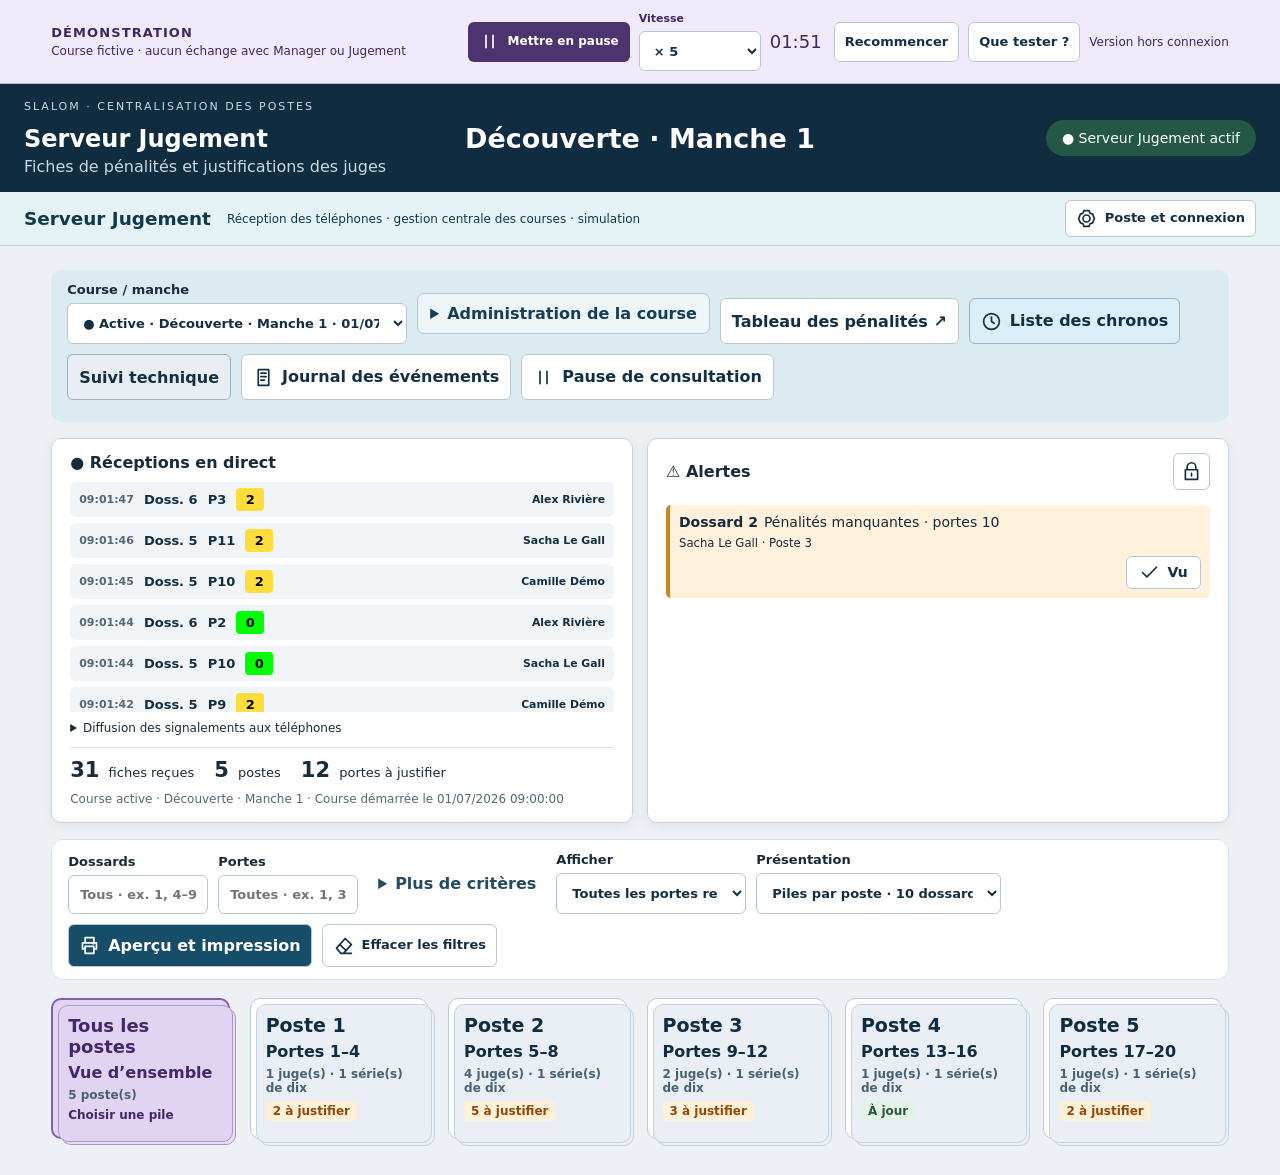
==== commit 8cbbb945: "Actualiser la démonstration avec Jugement 0.23 et les tableaux de pénalités" ====
--- a/jugement-demo-hors-ligne.html
+++ b/jugement-demo-hors-ligne.html
@@ -1,4 +1,4 @@
-<!doctype html><html lang="fr"><head><meta charset="utf-8"><meta name="viewport" content="width=device-width,initial-scale=1"><title>Jugement TRAPS · Course de démonstration</title><meta name="description" content="Découvrez Jugement TRAPS avec une course simulée interactive, sans connexion aux données de course."><meta http-equiv="Content-Security-Policy" content="default-src 'self' data: blob:; connect-src 'none'; script-src 'self' 'unsafe-inline'; style-src 'self' 'unsafe-inline'; img-src 'self' data: blob:; media-src 'self' data: blob:; object-src 'none'; base-uri 'none'; form-action 'none'"><style>#simulation-bar{position:sticky;top:0;z-index:5;background:#f1eafa;border-bottom:1px solid #c6b3e0;color:#3f2862;padding:12px 4vw;display:flex;justify-content:space-between;align-items:center;gap:14px;flex-wrap:wrap}#simulation-bar>div:first-child{display:flex;flex-direction:column;gap:4px}#simulation-bar strong{font-size:13px;letter-spacing:1.1px}#simulation-bar span{font-size:12px}.sim-controls{display:flex;align-items:center;gap:9px;flex-wrap:wrap}.sim-controls button,.sim-controls select{min-height:40px;padding:7px 10px;font-size:13px}.sim-controls label{font-size:11px}.sim-controls a{color:#473064;font-size:12px}.sim-controls #sim-time{font-size:18px;font-variant-numeric:tabular-nums;min-width:55px}#sim-pause{background:#4d346e;color:#fff;border-color:transparent}#simulation-bar button:focus-visible{outline:3px solid #8064ad;outline-offset:2px}.demo-help{max-width:640px;width:calc(100vw - 30px);line-height:1.6}.demo-help h2{margin-top:0}.demo-help li{margin-bottom:10px}.demo-help .demo-muted{font-size:13px;color:#536877}#deployment-bar{font-size:13px}header{padding-top:20px;padding-bottom:20px}.dossier-reader{min-width:0}#sheets>.pile-reader{margin-bottom:18px}@media(max-width:650px){main{padding:14px}header{padding:18px}header h1{font-size:23px}#simulation-bar{position:relative;padding:12px}#simulation-bar .sim-controls{gap:7px}#simulation-bar>div:first-child span{max-width:300px}.course-toolbar{gap:8px}.toolbar{padding:12px}.toolbar label{min-width:125px}.pile-reader{padding:9px}.race-monitor{grid-template-columns:1fr}dialog{max-width:calc(100vw - 20px)}.justification-dialog{width:calc(100vw - 20px)}.pile-current-sheet .matrix{min-width:740px}}@media print{#simulation-bar{display:none!important}}
+<!doctype html><html lang="fr"><head><meta charset="utf-8"><meta name="viewport" content="width=device-width,initial-scale=1"><title>Jugement TRAPS · Démonstration 0.23</title><meta http-equiv="Content-Security-Policy" content="default-src 'self' data: blob:; connect-src 'none'; script-src 'self' 'unsafe-inline'; style-src 'self' 'unsafe-inline'; img-src 'self' data: blob:; media-src 'self' data: blob:; object-src 'none'; base-uri 'none'; form-action 'none'"><style>#simulation-bar{position:sticky;top:0;z-index:5;background:#f1eafa;border-bottom:1px solid #c6b3e0;color:#3f2862;padding:12px 4vw;display:flex;justify-content:space-between;align-items:center;gap:14px;flex-wrap:wrap}#simulation-bar>div:first-child{display:flex;flex-direction:column;gap:4px}#simulation-bar strong{font-size:13px;letter-spacing:1.1px}#simulation-bar span{font-size:12px}.sim-controls{display:flex;align-items:center;gap:9px;flex-wrap:wrap}.sim-controls button,.sim-controls select{min-height:40px;padding:7px 10px;font-size:13px}.sim-controls label{font-size:11px}.sim-controls a{color:#473064;font-size:12px}.sim-controls #sim-time{font-size:18px;font-variant-numeric:tabular-nums;min-width:55px}#sim-pause{background:#4d346e;color:#fff;border-color:transparent}#simulation-bar button:focus-visible{outline:3px solid #8064ad;outline-offset:2px}.demo-help{max-width:640px;width:calc(100vw - 30px);line-height:1.6}.demo-help h2{margin-top:0}.demo-help li{margin-bottom:10px}.demo-help .demo-muted{font-size:13px;color:#536877}#deployment-bar{font-size:13px}header{padding-top:20px;padding-bottom:20px}.dossier-reader{min-width:0}#sheets>.pile-reader{margin-bottom:18px}@media(max-width:650px){main{padding:14px}header{padding:18px}header h1{font-size:23px}#simulation-bar{position:relative;padding:12px}#simulation-bar .sim-controls{gap:7px}#simulation-bar>div:first-child span{max-width:300px}.course-toolbar{gap:8px}.toolbar{padding:12px}.toolbar label{min-width:125px}.pile-reader{padding:9px}.race-monitor{grid-template-columns:1fr}dialog{max-width:calc(100vw - 20px)}.justification-dialog{width:calc(100vw - 20px)}.pile-current-sheet .matrix{min-width:740px}}@media print{#simulation-bar{display:none!important}}
 </style><style>*{box-sizing:border-box}body{margin:0;background:#edf1f5;color:#172b3a;font:16px system-ui,sans-serif}header{background:#102c40;color:white;padding:28px 4vw;display:flex;align-items:center;justify-content:space-between;gap:24px}h1{font-size:30px;margin:0 0 8px}header p{margin:4px 0;color:#cad8e2}.eyebrow{font-size:11px;letter-spacing:2px;margin-bottom:12px!important}#connection{background:#264859;border-radius:30px;padding:10px 16px;white-space:nowrap;font-size:14px}main{padding:24px 4vw}.toolbar{display:flex;align-items:end;gap:16px;flex-wrap:wrap;background:white;padding:20px;border:1px solid #dae2e8;border-radius:12px}label{display:flex;flex-direction:column;gap:6px;font-size:13px;font-weight:600}input,select,button{font:inherit;border:1px solid #b9c7d0;border-radius:6px;padding:11px;background:white;color:#142f43}button{cursor:pointer;font-weight:600}button:hover{background:#eaf2f7}.stats{display:flex;gap:28px;margin:24px 0}.stats b{font-size:26px;margin-right:5px}.notice{font-size:14px;color:#536877}.sheet{background:white;margin:26px 0;padding:24px;box-shadow:0 3px 15px #102c4010;border:1px solid #ccd6de;break-inside:avoid}.sheet-header{display:flex;justify-content:space-between;gap:15px;border-bottom:2px solid #183e56;padding-bottom:14px;margin-bottom:18px}.sheet h2{margin:0;font-size:25px}.sheet-header p{margin:6px 0 0;font-size:13px;color:#536877}.grid{display:grid;grid-template-columns:repeat(4,minmax(0,1fr));border-top:1px solid black;border-left:1px solid black}.gate{border-right:1px solid black;border-bottom:1px solid black;min-width:0}.gate h3{margin:0;padding:10px;border-bottom:1px solid black;font-size:17px;display:flex;justify-content:space-between}.picture{position:relative;aspect-ratio:242/271;background:white}.picture img,.picture svg{position:absolute;inset:0;width:100%;height:100%}.pen{position:absolute;left:10.5%;top:75.5%;width:20.5%;height:17%;background:white;display:flex;align-items:center;justify-content:center;font-weight:700;font-size:clamp(18px,2vw,30px);color:black}.notes{border-top:1px solid black;padding:10px;min-height:120px;white-space:pre-wrap;overflow-wrap:anywhere;font-size:14px;color:#152b3a}.notes strong{display:block;margin-bottom:8px}.badge{font-size:12px;color:#765010;background:#fff2ca;padding:4px 7px;border-radius:4px}.badge.done{background:#e1f2e9;color:#21563c}.empty{padding:70px 20px;text-align:center;color:#536877;background:white;border:1px dashed #b9c7d0;border-radius:12px}.gate small{display:block;padding:8px;color:#526b7b;font-size:11px}.conflict{border:2px solid #c57915}.source{font-size:11px;color:#6a7780;margin-top:12px}.sheet.emptygate{opacity:.7}@media(max-width:850px){.grid{grid-template-columns:repeat(2,minmax(0,1fr))}header{align-items:start;flex-direction:column}.toolbar label{flex:1}}
 .matrix-scroll{overflow-x:auto}.matrix{border-collapse:collapse;table-layout:fixed;width:100%;min-width:1450px;color:#111}.matrix th,.matrix td{border:1px solid #111;padding:0;vertical-align:top}.matrix th{padding:8px 4px;font-size:15px;background:white}.matrix .gate-label{width:65px;font-size:15px;font-weight:500;text-align:left;padding:8px}.matrix .notes{font-size:12px;min-height:74px;padding:6px}.matrix .notes strong{font-size:12px;margin-bottom:5px}.matrix .badge{font-size:10px;display:block;text-align:center;border-radius:0;padding:3px}.matrix .gate small{font-size:9px}.matrix .gate{border:0}.matrix .unreceived{opacity:.3}.matrix .unreceived .notes{min-height:74px}.matrix .pen{font-size:23px}.matrix .source-post{font-size:9px;padding:3px;display:block}.matrix .conflict{border:2px solid #c57915}.sheet .muted{color:#677986;font-size:13px}
 .gate-on-image{position:absolute;right:0;bottom:0;background:white;color:#102c40;font-weight:700;font-size:clamp(11px,1.15vw,18px);padding:4px 3px}.pen{left:9.5%;top:77.8%;height:17.5%;width:21%}.note-preview{display:block;width:100%;height:120px;background:white}.matrix .note-preview{height:75px}.zoom-notes{display:block;font-size:10px;padding:4px;margin:4px auto}.note-full{display:block;width:min(70vw,520px);height:70vh;background:white}dialog{border:1px solid #b9c7d0;border-radius:12px;padding:20px}dialog::backdrop{background:#102c4099}
@@ -239,13 +239,92 @@
 .dossier-nav{padding:14px;background:#e2edf4;border:1px solid #b9cbd8;border-radius:10px;gap:14px;align-items:end}
 .dossier-reader{display:flex;flex-direction:column;gap:18px}.dossier-reader>h2{margin:8px 0 0}
 .pile-picker select:disabled{background:#edf0f2;color:#71808b;cursor:not-allowed;border-color:#d1d8de;opacity:1}
+
+/* Tableau synthétique, distinct des fiches : secteurs colorés, en-têtes fixes. */
+.penalty-grid-tools{display:flex;align-items:end;gap:12px;flex-wrap:wrap;margin:16px 0}
+.penalty-grid-tools label{display:flex;flex-direction:column;gap:5px;font-size:13px;font-weight:700}
+.penalty-grid-tools input{width:150px}.penalty-grid-tools button{min-width:44px;min-height:42px;font-size:20px}
+.penalty-grid-status{font-size:12px;color:#526876;padding-bottom:10px}
+.penalty-grid-scroll{max-height:calc(100vh - 340px);min-height:140px;overflow:auto;border:1px solid #c3d1db;border-radius:10px;background:white;isolation:isolate}
+.penalty-grid{border-collapse:separate;border-spacing:0;width:100%;min-width:900px;font-variant-numeric:tabular-nums}
+.penalty-grid th,.penalty-grid td{border-right:1px solid #ccd6de;border-bottom:1px solid #ccd6de;text-align:center;padding:12px 8px;min-width:64px;white-space:nowrap}
+.penalty-grid thead th{position:sticky;top:0;z-index:4;background:#18364a;color:white;font-size:19px;font-weight:800;height:48px}
+.penalty-grid tr>th:first-child{position:sticky;left:0;z-index:2;min-width:155px;text-align:left;background:var(--sector-bg,#e4edf4);color:#18364a}
+.penalty-grid thead tr>th:first-child{z-index:5;background:#18364a;color:white;font-size:15px}
+.penalty-grid tbody tr>th{font-size:17px;font-weight:800}.penalty-grid th small{display:block;font-size:11px;font-weight:500;margin-top:5px;max-width:175px;overflow:hidden;text-overflow:ellipsis}
+.penalty-grid .sector-0{--sector-bg:#dceaf8}.penalty-grid .sector-1{--sector-bg:#e5e0f6}.penalty-grid .sector-2{--sector-bg:#dcefe6}.penalty-grid .sector-3{--sector-bg:#f4e7cf}.penalty-grid .sector-4{--sector-bg:#f5dfe7}
+.penalty-grid .penalty-sector-header th{background:var(--sector-bg);font-size:14px;padding:9px 12px;letter-spacing:.2px;border-top:2px solid white}
+.penalty-grid td.grid-value{font-size:24px;font-weight:800;color:#142e3e}.penalty-grid td.value-0{background:#b8efbc}.penalty-grid td.value-2{background:#ffde3b}.penalty-grid td.value-50{background:#c62828;color:white}
+.penalty-grid td.grid-empty{background:#f7f9fb;color:#a5b3be}.penalty-grid td.grid-blocked{background:#fde3e3;color:#9b292f;font-size:11px;font-weight:800;white-space:normal;max-width:85px}
+.penalty-grid td.grid-updated{animation:penalty-arrival 1.8s ease-out}@keyframes penalty-arrival{0%,35%{box-shadow:inset 0 0 0 3px #135779}100%{box-shadow:inset 0 0 0 0 transparent}}
+.penalty-grid-empty{padding:18px}.penalty-window-root{background:white;border:1px solid #cbd7df;border-radius:12px;padding:20px}.penalty-window-root h2{margin:0 0 8px}
+.penalty-grid-window>header,.penalty-grid-window>#deployment-bar,.penalty-grid-window>#consultation-status,.penalty-grid-window>#ja-command-status{display:none!important}
+.penalty-grid-window main>:not(.penalty-window-root){display:none!important}.penalty-grid-window main{padding:18px;max-width:none}.penalty-grid-window .penalty-grid-scroll{max-height:calc(100vh - 220px)}
+#cross-table>h2{margin:12px 0 4px}#cross-results>h2,#cross-results>p{display:none}
+@media(max-width:650px){.penalty-grid-tools{gap:8px}.penalty-grid-window main{padding:8px}.penalty-window-root{padding:12px}.penalty-grid-tools input{width:115px}.penalty-grid-scroll{max-height:70vh}}
+@media(prefers-reduced-motion:reduce){.penalty-grid td.grid-updated{animation:none;outline:2px solid #135779;outline-offset:-2px}}
+@media print{.penalty-grid-tools{display:none}.penalty-grid-scroll{max-height:none!important;overflow:visible}.penalty-grid{min-width:0}.penalty-grid th,.penalty-grid td{padding:4px;min-width:0}.penalty-grid thead th,.penalty-grid tr>th:first-child{position:static}}
+
+.penalty-grid td.grid-multiple{background:#fff8e9;white-space:normal}.penalty-grid .grid-chip{display:inline-flex;align-items:center;justify-content:center;min-width:32px;padding:6px;margin:2px;border-radius:5px;font-weight:800;font-size:22px}.penalty-grid .grid-chip.value-0{background:#b8efbc}.penalty-grid .grid-chip.value-2{background:#ffde3b}.penalty-grid .grid-chip.value-50{background:#c62828;color:white}
+
+/* Orientation définitive : portes en tête, dossards dans la première colonne. */
+.penalty-grid thead th:not(:first-child){background:var(--sector-bg,#dceaf8);color:#18364a;font-size:17px;min-width:80px}
+.penalty-grid tr>th:first-child{min-width:80px;width:90px;text-align:center}.penalty-grid tbody tr>th:first-child{background:#e4edf4;font-size:22px}
+.penalty-sector-legend{display:flex;flex-wrap:wrap;gap:8px;margin:0 0 12px}.penalty-sector-legend span{background:var(--sector-bg);padding:6px 12px;border-radius:6px;font-size:13px;font-weight:750;color:#18364a}
+.penalty-sector-legend .sector-0{--sector-bg:#dceaf8}.penalty-sector-legend .sector-1{--sector-bg:#e5e0f6}.penalty-sector-legend .sector-2{--sector-bg:#dcefe6}.penalty-sector-legend .sector-3{--sector-bg:#f4e7cf}.penalty-sector-legend .sector-4{--sector-bg:#f5dfe7}
+.penalty-grid-window .penalty-grid-scroll{max-height:calc(100vh - 265px)}
+
+/* Tableau57 : grille grise lisible dans les deux disciplines. */
+.penalty-grid th,.penalty-grid td{border-right-color:#89949e;border-bottom-color:#89949e}
+.penalty-grid-scroll{border-color:#89949e}
+/* Slalom : une taille fixe pour 25 portes, indépendante des portes déjà reçues. */
+.slalom-grid-scroll{container-type:inline-size;scrollbar-gutter:stable}
+.penalty-grid.slalom-grid{--grid-cell:calc((100cqw - 56px)/25);table-layout:fixed;width:100%;min-width:0}
+.slalom-grid .grid-bib-col{width:56px}.slalom-grid .grid-gate-col{width:var(--grid-cell)}
+.penalty-grid.slalom-grid th,.penalty-grid.slalom-grid td{box-sizing:border-box;min-width:0;max-width:none;padding:0;overflow:hidden;text-align:center;white-space:nowrap}
+.penalty-grid.slalom-grid tbody td{height:var(--grid-cell);font-size:clamp(10px,calc(var(--grid-cell)*.55),30px);line-height:1;font-weight:800}
+.penalty-grid.slalom-grid tbody tr>th:first-child{width:56px;min-width:0;height:var(--grid-cell);font-size:clamp(12px,calc(var(--grid-cell)*.45),22px);line-height:1}
+.penalty-grid.slalom-grid thead th{background:#e3e8ec;color:#18364a;font-size:13px;min-width:0;left:auto}
+.penalty-grid.slalom-grid thead .grid-post-heading th{top:0;height:28px;min-height:28px;border-top:3px solid #465761}
+.penalty-grid.slalom-grid thead .grid-post-title{border-left:3px solid #465761;border-right:3px solid #465761;border-bottom:2px solid #465761;font-size:clamp(9px,calc(var(--grid-cell)*.32),14px);text-overflow:ellipsis}
+.penalty-grid.slalom-grid thead .door-heading th{top:28px;height:30px;min-height:30px;background:#eef1f3;font-size:clamp(10px,calc(var(--grid-cell)*.4),17px);border-bottom:3px solid #465761}
+.penalty-grid.slalom-grid thead .grid-corner{left:0;top:0;z-index:6;width:56px;height:58px;background:#18364a;color:white;font-size:11px}
+.penalty-grid.slalom-grid .sector-start{border-left:3px solid #465761}.penalty-grid.slalom-grid .sector-end{border-right:3px solid #465761}
+.penalty-grid.slalom-grid tbody tr:last-child td:not(.grid-reserved){border-bottom:3px solid #465761}
+.penalty-grid.slalom-grid td.value-0,.penalty-grid .grid-chip.value-0{background:#00ff00;color:#000}.penalty-grid.slalom-grid td.value-2{background:#ffde3b;color:#000}.penalty-grid.slalom-grid td.value-50{background:#c62828;color:#fff}
+.penalty-grid.slalom-grid td.grid-blocked{font-size:clamp(6px,calc(var(--grid-cell)*.21),10px);white-space:normal;word-break:break-word;line-height:1.1}
+.penalty-grid.slalom-grid td.grid-multiple{white-space:nowrap}.penalty-grid.slalom-grid .grid-chip{box-sizing:border-box;min-width:0;max-width:45%;padding:1px;margin:0 1px;font-size:clamp(8px,calc(var(--grid-cell)*.32),18px);line-height:1}
+.penalty-grid.slalom-grid .grid-reserved{background:white!important;border:0!important;padding:0!important;color:transparent}
+.penalty-grid-window .slalom-grid-scroll{max-height:calc(100vh - 225px)}
+.penalty-grid.slalom-grid thead .door-heading th{color:#18364a}
+.penalty-grid td.value-0{background:#00ff00;color:#000}.penalty-grid td.value-2{background:#ffde3b;color:#000}.penalty-grid td.value-50{background:#c62828;color:#fff}
+
+/* Tableau59 : valeurs sans gras, signalements courts. */
+.penalty-grid td.grid-value,.penalty-grid.slalom-grid tbody td.grid-value,.penalty-grid .grid-chip,.penalty-grid.slalom-grid .grid-chip{font-weight:400}
+
+/* Tableau60 : lignes de dossards réduites d’un tiers, en-têtes inchangés. */
+.penalty-grid:not(.slalom-grid) tbody th,.penalty-grid:not(.slalom-grid) tbody td{height:calc(53px*2/3);padding-top:0;padding-bottom:0;line-height:1}
+.penalty-grid.slalom-grid tbody td,.penalty-grid.slalom-grid tbody tr>th:first-child{height:calc(var(--grid-cell)*2/3);padding-top:0;padding-bottom:0}
+
+/* Tableau61 : chiffres des lignes de dossards réduits d’un tiers. */
+.penalty-grid tbody tr>th:first-child{font-size:calc(22px*2/3)}
+.penalty-grid .grid-chip{font-size:calc(22px*2/3)}
+.penalty-grid.slalom-grid tbody td.grid-value{font-size:calc(clamp(10px,calc(var(--grid-cell)*.55),30px)*2/3)}
+.penalty-grid.slalom-grid tbody tr>th:first-child{font-size:calc(clamp(12px,calc(var(--grid-cell)*.45),22px)*2/3)}
+.penalty-grid.slalom-grid .grid-chip{font-size:calc(clamp(8px,calc(var(--grid-cell)*.32),18px)*2/3)}
+#show-technical{background:#e8eef3;border-color:#9bb1bf}#show-technical.technical-warning{background:#ffe3ac;border-color:#bf861f;color:#513800}
+.technical-dialog{width:calc(100vw - 40px);max-width:1450px;max-height:92vh}.technical-stamp{color:#4c6676;font-size:13px}.technical-body{overflow:auto;max-height:65vh}
+.technical-table{border-collapse:separate;border-spacing:0;width:100%;font-size:13px}.technical-table th,.technical-table td{padding:10px;border-right:1px solid #bdcbd5;border-bottom:1px solid #bdcbd5;text-align:left;vertical-align:top}.technical-table thead th{position:sticky;top:0;background:#19374b;color:white;z-index:1}.technical-table small{display:block;color:#566c7b;margin-top:5px}.technical-table button{font-size:13px;padding:6px;max-width:240px;text-align:left}.technical-attention{background:#fff1d4}.technical-error{background:#ffe2de}.technical-details{max-width:720px;width:calc(100vw - 40px);max-height:90vh;overflow:auto}
+
+.role-ja #manage-archives{display:none!important}#manage-archives{background:#f4e7e7;border-color:#bd9292;color:#762f2f}.archive-delete-dialog select{max-width:100%;width:100%;font-size:16px}.archive-delete-dialog .danger{background:#9f3030;color:white}.archive-delete-dialog input[type=text]{width:130px;font-size:18px}.archive-delete-dialog{max-width:780px}
 </style></head><body><section id="simulation-bar" aria-label="Commandes de la simulation"><div><strong>DÉMONSTRATION</strong><span>Course fictive · aucun échange avec Manager ou Jugement</span></div><div class="sim-controls"><button id="sim-pause">Mettre en pause</button><label>Vitesse<select id="sim-speed"><option value="1">Temps réel</option><option value="5" selected>× 5</option><option value="20">× 20</option></select></label><span id="sim-time" role="timer">01:45</span><button id="sim-restart">Recommencer</button><button id="sim-help">Que tester ?</button><span>Version hors connexion</span></div></section>
+
 <header><div><p class="eyebrow">SLALOM · CENTRALISATION DES POSTES</p><h1>Jugement_TRAPS_BZH</h1><p>Fiches de pénalités et justifications des juges</p></div><strong id="active-course-title">Course active</strong><span id="connection" role="status">Connexion…</span></header>
-<section id="deployment-bar" aria-label="Rôle et réplication"><strong id="deployment-role">Jugement</strong><span id="deployment-state" role="status">Lecture du rôle…</span><button id="deployment-settings">Poste et connexion</button></section><p id="ja-command-status" class="notice" hidden role="status"></p><section id="consultation-status" hidden role="status"><span id="consultation-message"></span><button id="consultation-apply">Afficher les mises à jour</button></section><main><section class="course-toolbar"><label>Course / manche<select id="course-select"><option value="">Course active</option></select></label><details class="course-admin"><summary>Administration de la course</summary><div class="course-admin-actions"><button id="course-label">Nommer la course active</button><button id="recover-course" class="recover-course">Récupérer une course</button><button id="new-race" class="new-race">Préparer la prochaine course</button></div></details><button id="show-chronos">Liste des chronos</button><button id="show-journal">Journal des événements</button><button id="consultation-toggle" aria-pressed="false">Pause de consultation</button><button id="course-reopen" hidden>Reprendre cette course</button><span id="archive-status" role="status"></span></section><p id="session-notice" class="notice" hidden></p><section id="cross-results" hidden><h2>Time Trial Kayak Cross</h2><p>Décisions CLR / FLT reçues et sauvegardées · les chronos sont accessibles par « Liste des chronos ».</p><div id="cross-table"></div></section><div class="race-monitor"><section id="live-feed" aria-label="Réceptions en direct"><div class="live-heading"><strong>● Réceptions en direct</strong><span>Tous les postes · indépendant des filtres</span></div><div id="live-items"></div><details><summary>Diffusion des signalements aux téléphones</summary><div id="control-receipts"></div></details><div class="live-summary" aria-label="Bilan de la course"><section class="stats"><div><b id="count">0</b> fiches reçues</div><div><b id="posts">0</b> postes</div><div><b id="pending">0</b> portes à justifier</div></section>
-<p id="race-status" class="notice" role="status">Course en cours</p><p class="notice" id="server-course-guide">Exemples fictifs : départs toutes les 20 secondes, arrivée après environ une minute. Les actions ne modifient que votre simulation.</p>
+<section id="deployment-bar" aria-label="Rôle et réplication"><strong id="deployment-role">Jugement</strong><span id="deployment-state" role="status">Lecture du rôle…</span><button id="deployment-settings">Poste et connexion</button></section><p id="ja-command-status" class="notice" hidden role="status"></p><section id="consultation-status" hidden role="status"><span id="consultation-message"></span><button id="consultation-apply">Afficher les mises à jour</button></section><main><section class="course-toolbar"><label>Course / manche<select id="course-select"><option value="">Course active</option></select></label><details class="course-admin"><summary>Administration de la course</summary><div class="course-admin-actions"><button id="manage-archives" aria-label="Gérer les archives PC">Gérer les archives PC</button><button id="course-label">Nommer la course active</button><button id="recover-course" class="recover-course">Récupérer une course</button><button id="new-race" class="new-race">Préparer la prochaine course</button></div></details><button id="show-penalty-grid">Tableau des pénalités ↗</button><button id="show-chronos">Liste des chronos</button><button id="show-technical">Suivi technique</button><button id="show-journal">Journal des événements</button><button id="consultation-toggle" aria-pressed="false">Pause de consultation</button><button id="course-reopen" hidden>Reprendre cette course</button><span id="archive-status" role="status"></span></section><p id="session-notice" class="notice" hidden></p><section id="cross-results" hidden><h2>Time Trial Kayak Cross</h2><p>Portes en colonnes, dossards en lignes · seules les pénalités sont affichées.</p><div id="cross-table"></div></section><div class="race-monitor"><section id="live-feed" aria-label="Réceptions en direct"><div class="live-heading"><strong>● Réceptions en direct</strong><span>Tous les postes · indépendant des filtres</span></div><div id="live-items"></div><details><summary>Diffusion des signalements aux téléphones</summary><div id="control-receipts"></div></details><div class="live-summary" aria-label="Bilan de la course"><section class="stats"><div><b id="count">0</b> fiches reçues</div><div><b id="posts">0</b> postes</div><div><b id="pending">0</b> portes à justifier</div></section>
+<p id="race-status" class="notice" role="status">Course en cours</p><p class="notice" id="server-course-guide">Course fictive automatique · interface Jugement 0.23. Toutes les actions restent dans cette démonstration.</p>
 </div></section><section id="race-alerts" aria-label="Alertes de course"><div class="live-heading"><strong>⚠ Alertes</strong><button id="open-protection">Protections des pénalités</button></div><div id="alert-items">Aucune alerte.</div></section></div><section class="toolbar"><label>Dossards<input id="bib" type="text" placeholder="Tous · ex. 1, 4–9" aria-label="Dossards à consulter et imprimer"></label><label>Portes<input id="gate-filter" type="text" placeholder="Toutes · ex. 1, 3–5" aria-label="Portes à consulter et imprimer"></label><label class="pile-post-filter">Poste<select id="device"><option value="">Tous les postes</option></select></label><details class="advanced-filters"><summary>Plus de critères</summary><div class="advanced-filter-fields"><label>Juge<select id="judge"><option value="">Tous les juges</option></select></label><label>Fonction<select id="function"><option value="">Toutes les fonctions</option><option>Juge Transmetteur</option><option>Juge déporté</option></select></label></div></details><label>Afficher<select id="state"><option value="all">Toutes les portes reçues</option><option value="penalties">Pénalités 2 et 50</option><option value="pending">Justifications à compléter</option></select></label><label>Présentation<select id="view"><option value="piles">Piles par poste · 10 dossards par fiche</option><option value="detail">Détail par dossard</option></select></label><button id="print">Aperçu et impression</button><button id="clear-filters">Effacer les filtres</button></section>
 <div id="sheets"><div class="empty"><h2>Prêt à recevoir les fiches</h2><p>Validez des pénalités dans TRAPS_2.0. Les fiches s’afficheront ici automatiquement.</p><p>Récepteur : port 8765 · aucune action envoyée à Traps Manager</p></div></div>
-</main><dialog id="new-race-dialog" aria-labelledby="new-race-title"><h2 id="new-race-title">Démarrer une nouvelle course</h2><p>Les fiches actuelles et leurs révisions seront archivées dans <strong>data/archives</strong>. Le tableau repartira vide.</p><p>Les anciens envois des téléphones seront refusés pour cette nouvelle course. Préparez ensuite chaque téléphone avec <strong>Effacer données / Nouvelle course</strong>.</p><label class="reset-confirm"><input type="checkbox" id="reset-confirm">Je confirme le changement de course et la remise à zéro du tableau.</label><p id="reset-error" role="alert"></p><div class="reset-actions"><button id="cancel-race">Annuler</button><button id="confirm-race" class="new-race" disabled>Archiver et démarrer la nouvelle course</button></div></dialog><dialog id="recovery-dialog"><h2>Récupérer une course depuis les téléphones</h2><p>Les pénalités déjà envoyées à Traps Manager ne sont pas renvoyées. Les dessins et textes de tous les postes sont récupérés avant les audios, un téléphone à la fois.</p><p id="recovery-status" role="status">Recherche…</p><div id="recovery-choice"><label>Course conservée sur les téléphones<select id="recovery-race"><option value="">Choisir la course</option></select></label><label class="reset-confirm"><input id="recovery-agree" type="checkbox">Je confirme que ces fiches concernent la course à reprendre.</label><p>Ne videz pas les téléphones. Le PC reprend l’identifiant de cette course. Si une autre course contient déjà des fiches sur ce PC, archivez-la avec « Nouvelle course » avant la récupération. Gardez un seul PC Jugement actif.</p></div><ul id="recovery-posts"></ul><p id="recovery-error" role="alert"></p><div class="reset-actions"><button id="recovery-close">Fermer</button><button id="recovery-cancel">Annuler l’inventaire</button><button id="recovery-pause" hidden>Suspendre</button><button id="recovery-confirm" disabled>Récupérer la course sélectionnée</button></div></dialog><script>/* Fictitious race generator; pure snapshots and no I/O. */
+</main><dialog id="new-race-dialog" aria-labelledby="new-race-title"><h2 id="new-race-title">Démarrer une nouvelle course</h2><p>Les fiches actuelles et leurs révisions seront archivées dans <strong>data/archives</strong>. Le tableau repartira vide.</p><p>Les anciens envois des téléphones seront refusés pour cette nouvelle course. Préparez ensuite chaque téléphone avec <strong>Effacer données / Nouvelle course</strong>.</p><label class="reset-confirm"><input type="checkbox" id="reset-confirm">Je confirme le changement de course et la remise à zéro du tableau.</label><p id="reset-error" role="alert"></p><div class="reset-actions"><button id="cancel-race">Annuler</button><button id="confirm-race" class="new-race" disabled>Archiver et démarrer la nouvelle course</button></div></dialog><dialog id="recovery-dialog"><h2>Compléter une course depuis les téléphones</h2><p>Réutilisez d’abord la base conservée sur ce PC ou la copie du poste JA. Les téléphones transmettront uniquement les éléments absents ou plus récents ; les fiches déjà présentes sont conservées.</p><p>Les pénalités déjà envoyées à Traps Manager ne sont pas renvoyées. Les dessins et textes de tous les postes sont récupérés avant les audios, un téléphone à la fois.</p><p id="recovery-status" role="status">Recherche…</p><div id="recovery-choice"><label>Course conservée sur les téléphones<select id="recovery-race"><option value="">Choisir la course</option></select></label><label class="reset-confirm"><input id="recovery-agree" type="checkbox">Je confirme que ces fiches concernent la course à reprendre.</label><p>Ne videz pas les téléphones. Le PC reprend l’identifiant de cette course. Si une autre course contient déjà des fiches sur ce PC, archivez-la avec « Nouvelle course » avant la récupération. Gardez un seul PC Jugement actif.</p></div><ul id="recovery-posts"></ul><p id="recovery-error" role="alert"></p><div class="reset-actions"><button id="recovery-close">Fermer</button><button id="recovery-cancel">Annuler l’inventaire</button><button id="recovery-pause" hidden>Suspendre</button><button id="recovery-confirm" disabled>Récupérer la course sélectionnée</button></div></dialog><script>/* Fictitious race generator; pure snapshots and no I/O. */
 (function(root){
 'use strict';
 const EPOCH=Date.UTC(2026,6,1,9,0),T='Juge Transmetteur',D='Juge déporté';
@@ -300,10 +379,11 @@
  function active(){tick();return E.snapshot(state);}
  function catalog(){return [{...active().race,key:'',active:true,sheets:active().events.length},...[...archives.entries()].map(([key,s])=>({...s.race,key,active:false,sheets:s.events.length}))];}
  function status(){return {role:state.role,roleConfirmed:true,online:true,paired:state.role==='ja',replicated:state.role==='ja',pending:0,assetsPending:0,lastSync:Date.now(),source:'Simulation dans ce navigateur',error:'',operator:'Démonstration',code:'123456',requiresRestart:false};}
- function phones(){return Object.entries(E.profiles()).map(([device,p])=>({device,post:p.post||'Déporté',kind:'slalom',version:47,seen:Date.now(),held:!!state.preparation,pending:0,profile:p}));}
+ function phones(){return Object.entries(E.profiles()).map(([device,p])=>({device,post:p.post||'Déporté',kind:'slalom',version:52,seen:Date.now(),held:!!state.preparation,pending:0,profile:p}));}
+ function technical(){const time=state.time;const delayed=time>=100&&time<174;return {at:Date.now(),label:state.label,anomalies:delayed?1:0,phones:phones().map((p,i)=>{const pending=delayed&&i===2;const channels={};for(const name of ['manager','judgment','signals','audio'])channels[name]={available:true,pending:pending&&name==='judgment'?1:0,unknown:0,items:pending&&name==='judgment'?[{bib:2,gates:[10],revision:1}]:[],incoming:0,outgoing:0};return {...p,judge:p.profile.officials[0].name,ageMs:500,channels,issues:pending?[{level:'warning',text:'Transmission Jugement en attente · exemple simulé, résolu automatiquement à 02:54'}]:[]};})};}
  function reset(kind=state.kind){state.time=105;state.kind=kind;state.acknowledged=[];state.grants=[];state.paused=false;last=performance.now();}
  function archiveActive(){archives.set('simulation-'+counter++,active());}
- function recovery(){const r=state.recovery;if(r.phase==='text'&&performance.now()-r.since>2500)r.phase='audio';if(r.phase==='audio'&&performance.now()-r.since>5000)r.phase='done';return {...r,posts:r.posts.map((p,i)=>({...p,textDone:['audio','done'].includes(r.phase),audioDone:r.phase==='done'}))};}
+ function recovery(){const r=state.recovery;if(r.phase==='text'&&performance.now()-r.since>2500)r.phase='audio';if(r.phase==='audio'&&performance.now()-r.since>5000)r.phase='done';return {...r,completion:r.phase==='done'?'complete':undefined,posts:r.posts.map((p,i)=>({...p,textDone:['audio','done'].includes(r.phase),audioDone:r.phase==='done',verification:{verified:r.phase==='done',expectedSheets:30,missingSheets:0,expectedResults:0,missingResults:0,expectedAudios:2,missingAudios:0}}))};}
  async function route(input,options={}){
   const raw=typeof input==='string'?input:input.url;if(!raw.startsWith('/api/')){state.unexpected.push(raw);throw Error('La démonstration refuse les requêtes externes.');}
   const u=new URL(raw,'https://demo.invalid'),p=u.pathname,body=options.body?JSON.parse(options.body):{},post=(options.method||'GET')==='POST';let out;
@@ -314,10 +394,11 @@
   else if(p==='/api/deployment'){if(post&&body.action==='configure')state.role=body.role;out=status();}
   else if(p==='/api/deployment/code')out={code:'123456',expiresAt:Date.now()+600000};
   else if(p.startsWith('/api/deployment/'))out=status();
-  else if(p==='/api/session')out={active:active().race,preparation:state.preparation,phones:phones(),manager:{host:'Simulation',port:0},managerCandidates:[]};
+  else if(p==='/api/session')out={active:active().race,preparation:state.preparation,phones:phones(),manager:{host:'Simulation',port:0},managerCandidates:[],technical:technical()};
   else if(p==='/api/journal'){
    const data=u.searchParams.get('archive')?archives.get(u.searchParams.get('archive')):active();let items=[...(data?.journal||[])].reverse();const bib=+u.searchParams.get('bib'),kind=u.searchParams.get('kind'),before=+u.searchParams.get('before'),search=(u.searchParams.get('search')||'').toLowerCase();items=items.filter(x=>(!bib||x.data.bib===bib)&&(!kind||x.kind===kind)&&(!before||x.seq<before)&&(!search||JSON.stringify(x).toLowerCase().includes(search)));out={items:items.slice(0,200),next:items.length>200?items[199].seq:null};
   }
+  else if(p==='/api/course/delete'){const target=archives.get(body.archive);if(!post||!target||body.expectedRace!==state.race||body.race!==target.race.id||body.race===state.race||body.confirmation!=='EFFACER LES ARCHIVES PC')throw Error('Confirmation ou archive invalide');for(const [key,value]of archives)if(value.race.id===target.race.id)archives.delete(key);out={stored:true,pending:false,replica:'Copies fictives supprimées dans ce navigateur uniquement.'};}
   else if(p==='/api/course/label'){state.label=body.label||'Course de découverte';out={stored:true};}
   else if(p==='/api/course/reopen'){const s=archives.get(body.archive);if(!s)throw Error('Archive de démonstration inconnue');archiveActive();state.race=s.race.id;state.label=s.race.label;reset(s.race.discipline);out={stored:true};}
   else if(p==='/api/race/reset'){archiveActive();state.race='10000000-0000-4000-8000-'+String(++counter).padStart(12,'0');reset();out=active().race;}
@@ -361,7 +442,7 @@
   if(/fermer|annuler/.test(t))return 'close';if(/nouvelle version|mises? à jour|actualiser|synchron|rechercher|recharg/.test(t))return 'refresh';
   if(/pause|suspendre/.test(t))return 'pause';if(/reprendre le direct|continuer|relancer/.test(t))return 'play';
   if(/imprim|aperçu/.test(t))return 'print';if(/journal/.test(t))return 'journal';if(/chrono/.test(t))return 'clock';if(/infos|détails techniques/.test(t))return 'info';if(/export|télécharg/.test(t))return 'download';
-  if(/récupér|ancienne course|reprendre cette course/.test(t))return 'history';if(/effacer/.test(t))return 'erase';if(/nommer|modifier|changer le rôle/.test(t))return 'edit';
+  if(/récupér|ancienne course|reprendre cette course|gérer les archives/.test(t))return 'history';if(/effacer/.test(t))return 'erase';if(/nommer|modifier|changer le rôle/.test(t))return 'edit';
   if(/nouvelle course|prochaine course/.test(t))return 'add';if(/autoriser|lever la protection/.test(t))return 'unlock';if(/protection/.test(t))return 'lock';
   if(/écouter|audio/.test(t))return 'audio';if(/code|association/.test(t))return 'key';if(/poste et connexion/.test(t))return 'settings';
   if(/serveur jugement/.test(t))return 'server';if(/juge arbitre/.test(t))return 'judge';if(/filtrer/.test(t))return 'search';
@@ -613,8 +694,8 @@
  for(const items of ordered){items.sort((a,b)=>a.gate.gate-b.gate.gate||a.event.device.localeCompare(b.event.device));for(let offset=0;offset<items.length;offset+=4){const chunk=items.slice(offset,offset+4),e=chunk[0].event;const sheet=el('article',undefined,'sheet');sheet.dataset.sheetKey=JSON.stringify([courseKey(e),e.run,e.bib,e.device,identityKey(e),offset]);const head=el('div',undefined,'sheet-header');const title=el('div');title.append(el('h2','Dossard '+e.bib));title.append(el('p',courseTitle()+' · '+new Set(items.map(x=>x.event.device)).size+' poste(s)'));head.append(title);const meta=el('div');meta.append(el('p','Fiche '+(Math.floor(offset/4)+1)+' / '+Math.ceil(items.length/4)));meta.append(el('p','Réception '+new Date(Math.max(...chunk.map(x=>x.event.receivedAt||0))).toLocaleTimeString('fr-FR')));head.append(meta);identityHeader(head,chunk);sheet.append(head);const grid=el('div',undefined,'grid');for(const item of chunk){const card=drawGate(item);if(items.filter(x=>x.gate.gate===item.gate.gate).length>1){card.classList.add('conflict');card.prepend(el('small','Même porte renseignée par plusieurs postes'));}grid.append(card);}sheet.append(grid);sheet.append(el('p','Schéma fourni par le juge · données originales conservées dans la base locale','source'));root.append(sheet);}}
 }
 function render(){return window.Consultation?Consultation.preserve(renderContent):renderContent();}
-function applySnapshot(data){if(data.race){shownRace=data.race;$('race-status').textContent=(viewArchive?'Archive consultée · ':'Course active · ')+(data.race.label||'Sans libellé')+' · '+(data.race.startedAt?'Course démarrée le '+new Date(data.race.startedAt).toLocaleString('fr-FR'):'Course initiale');}if(!viewArchive)$('active-course-title').textContent=data.race?.label||'Course sans libellé';$('connection').textContent=document.body.classList.contains('role-ja')?(window.jaHasCopy===false?'● Aucune course copiée':'● Copie locale disponible'):'● Simulation locale';$('connection').style.background='#245745';data.version=JSON.stringify([data.results?.map(r=>[r.id,r.revision]),data.race,data.events.map(e=>[e.id,e.revision,e.receivedAt,e.identification,e.gates.map(g=>!!g.audioPending)]),data.posts,data.control?.states]);const nextControl=data.control||{states:[],receipts:[],history:[],arrivals:[]};const controlChanged=JSON.stringify(nextControl)!==JSON.stringify(controlData);controlData=nextControl;if(typeof updateSessionResults==='function')updateSessionResults(data.results||[],data.race);if(typeof updateSupervision==='function')updateSupervision(data.supervision||{});if(data.version!==version){events=data.events;postProfiles=data.posts||{};version=data.version;if(!printing){render();renderLive();}}else if(controlChanged&&!printing)renderLive();}
-async function poll(){const generation=raceGeneration;try{const r=await fetch('/api/events'+(viewArchive?'?archive='+encodeURIComponent(viewArchive):''),{cache:'no-store'});if(!r.ok)throw Error(r.status);const data=await r.json();if(generation!==raceGeneration)return;Consultation.receive(data,applySnapshot,generation);}catch(e){console.warn('Jugement affichage',e);$('connection').textContent='● Simulation en pause';$('connection').style.background='#7b3a29';}finally{setTimeout(poll,600);}}
+function applySnapshot(data){if(data.race){shownRace=data.race;$('race-status').textContent=(viewArchive?'Archive consultée · ':'Course active · ')+(data.race.label||'Sans libellé')+' · '+(data.race.startedAt?'Course démarrée le '+new Date(data.race.startedAt).toLocaleString('fr-FR'):'Course initiale');}if(!viewArchive)$('active-course-title').textContent=data.race?.label||'Course sans libellé';$('connection').textContent=document.body.classList.contains('role-ja')?(window.jaHasCopy===false?'● Aucune course copiée':'● Copie locale disponible'):'● Serveur Jugement actif';$('connection').style.background='#245745';data.version=JSON.stringify([data.results?.map(r=>[r.id,r.revision]),data.race,data.events.map(e=>[e.id,e.revision,e.receivedAt,e.identification,e.gates.map(g=>!!g.audioPending)]),data.posts,data.control?.states]);const nextControl=data.control||{states:[],receipts:[],history:[],arrivals:[]};const controlChanged=JSON.stringify(nextControl)!==JSON.stringify(controlData);controlData=nextControl;window.PenaltyTables?.receive(data);if(typeof updateSessionResults==='function')updateSessionResults(data.results||[],data.race);if(typeof updateSupervision==='function')updateSupervision(data.supervision||{});if(data.version!==version){events=data.events;postProfiles=data.posts||{};version=data.version;if(!printing){render();renderLive();}}else if(controlChanged&&!printing)renderLive();}
+async function poll(){const generation=raceGeneration;try{const r=await fetch('/api/events'+(viewArchive?'?archive='+encodeURIComponent(viewArchive):''),{cache:'no-store'});if(!r.ok)throw Error(r.status);const data=await r.json();if(generation!==raceGeneration)return;Consultation.receive(data,applySnapshot,generation);}catch(e){console.warn('Jugement affichage',e);window.PenaltyTables?.unavailable();$('connection').textContent='● Récepteur indisponible';$('connection').style.background='#7b3a29';}finally{setTimeout(poll,600);}}
 for(const id of ['bib','gate-filter','device','state','view','judge','function'])$(id).addEventListener('input',render);$('print').addEventListener('click',()=>printSelection());window.addEventListener('DOMContentLoaded',()=>poll(),{once:true});
 
 function renderMatrix(root,items){
@@ -725,16 +806,27 @@
 $('course-label').addEventListener('click',async()=>{const current=courseCatalog.find(c=>c.active);if(!current)return;const dialog=el('dialog');dialog.append(el('h2','Nommer la course ou la manche'));const label=el('label','Libellé affiché et imprimé sur les fiches'),input=el('input');input.maxLength=120;input.placeholder='Ex. Manche 1 · Demi-finale';input.value=current.label||'';label.append(input);dialog.append(label);const error=el('p'),actions=el('div',undefined,'reset-actions'),cancel=el('button','Annuler'),save=el('button','Enregistrer');actions.append(cancel,save);dialog.append(error,actions);cancel.onclick=()=>dialog.close();save.onclick=async()=>{try{save.disabled=true;await courseCommand('/api/course/label',{race:current.id,label:input.value});version='';await refreshCourses();dialog.close();}catch(e){error.textContent=e.message;}finally{save.disabled=false;}};dialog.onclose=()=>dialog.remove();document.body.append(dialog);dialog.showModal();input.focus();});
 $('course-reopen').addEventListener('click',async()=>{const archived=courseCatalog.find(c=>c.key===viewArchive),current=courseCatalog.find(c=>c.active);if(!archived||!current)return;const dialog=el('dialog');dialog.append(el('h2','Reprendre cette ancienne course ?'));dialog.append(el('p','La course active sera d’abord sauvegardée dans les archives. « '+(archived.label||'Sans libellé')+' » redeviendra la course active et pourra recevoir ses fiches. Les téléphones d’une autre course ne seront pas rattachés automatiquement. Traps Manager reste indépendant.'));const agree=el('label','Je confirme la reprise de cette course','reset-confirm'),checkbox=el('input');checkbox.type='checkbox';agree.prepend(checkbox);dialog.append(agree);const error=el('p'),actions=el('div',undefined,'reset-actions'),cancel=el('button','Annuler'),go=el('button','Archiver l’actuelle et reprendre');go.disabled=true;checkbox.onchange=()=>go.disabled=!checkbox.checked;actions.append(cancel,go);dialog.append(error,actions);cancel.onclick=()=>dialog.close();go.onclick=async()=>{try{go.disabled=true;await courseCommand('/api/course/reopen',{archive:viewArchive,expectedRace:current.id,confirmation:'REPRENDRE LA COURSE'});viewArchive='';raceGeneration++;version='';events=[];await refreshCourses();render();dialog.close();}catch(e){error.textContent=e.message;go.disabled=!checkbox.checked;}};dialog.onclose=()=>dialog.remove();document.body.append(dialog);dialog.showModal();});
 refreshCourses();setInterval(refreshCourses,15000);
+
+$('manage-archives').onclick=async()=>{
+ await refreshCourses();const active=courseCatalog.find(c=>c.active),choices=courseCatalog.filter(c=>!c.active&&c.id!==active?.id);const d=el('dialog',undefined,'archive-delete-dialog');d.append(el('h2','Effacer une course archivée des PC'));
+ d.append(el('p','La course active est protégée. L’effacement définitif concerne les archives du Serveur Jugement et leurs copies JA, y compris les fiches, notes, audios, chronos et le journal qu’elles contiennent. Il sera appliqué au JA à sa prochaine synchronisation. Les téléphones ne sont pas effacés par cette action.'));
+ const label=el('label','Course à effacer'),select=el('select');select.append(new Option('Choisir une archive',''));for(const c of choices)select.append(new Option((c.label||'Sans libellé')+' · '+new Date(c.startedAt||c.archivedAt).toLocaleString('fr-FR')+' · '+c.id.slice(0,8),c.key));label.append(select);d.append(label);
+ const notice=el('p','Toutes les copies archivées du même identifiant de course seront effacées, même si plusieurs noms de fichier existent.'),agree=el('label','Je confirme l’effacement définitif de cette course sur les PC','reset-confirm'),check=el('input');check.type='checkbox';agree.prepend(check);const typedLabel=el('label','Écrire EFFACER pour confirmer'),typed=el('input');typed.type='text';typed.autocomplete='off';typedLabel.append(typed);const error=el('p'),actions=el('div',undefined,'reset-actions'),cancel=el('button','Annuler'),go=el('button','Effacer définitivement','danger');go.disabled=true;actions.append(cancel,go);d.append(notice,agree,typedLabel,error,actions);
+ const ready=()=>go.disabled=!select.value||!check.checked||typed.value!=='EFFACER';select.onchange=()=>{check.checked=false;typed.value='';ready();};check.onchange=ready;typed.oninput=ready;cancel.onclick=()=>d.close();
+ go.onclick=async()=>{const target=choices.find(c=>c.key===select.value);if(!target)return;go.disabled=true;try{const result=await courseCommand('/api/course/delete',{archive:target.key,race:target.id,expectedRace:active.id,confirmation:'EFFACER LES ARCHIVES PC'});if(viewArchive&&choices.some(c=>c.key===viewArchive&&c.id===target.id)){viewArchive='';raceGeneration++;events=[];postProfiles={};version='';render();}await refreshCourses();error.textContent=(result.pending?'Effacement enregistré ; certains fichiers restent à libérer. Une nouvelle ouverture de la liste réessaiera leur suppression.':'Archives effacées sur le Serveur Jugement.')+' '+result.replica;select.disabled=true;check.disabled=true;typed.disabled=true;cancel.textContent='Fermer';}catch(e){error.textContent=e.message;ready();}};
+ d.onclose=()=>d.remove();document.body.append(d);d.showModal();if(!choices.length)error.textContent='Aucune course archivée effaçable.';
+};
 </script><script>'use strict';
 let recoveryTimer=null,recoveryState=null;
 const recoveryDialog=document.getElementById('recovery-dialog');
 async function recoveryAction(action,extra={}){const response=await fetch('/api/recovery/request',{method:'POST',headers:{'Content-Type':'application/json','X-Traps-Recovery':'1'},body:JSON.stringify({action,...extra})});const data=await response.json();if(!response.ok)throw Error(data.error||'Récupération indisponible');return data;}
-function recoveryPaint(data){const previousId=recoveryState&&recoveryState.id;recoveryState=data;const labels={survey:'Recherche des courses sur les téléphones…',text:'Récupération des dessins et textes',audio:'Récupération des audios',paused:'Récupération suspendue',done:'Récupération terminée',cancelled:'Inventaire annulé',idle:'Prêt'};const missing=(data.posts||[]).filter(p=>p.deferred).length;document.getElementById('recovery-status').textContent=(labels[data.phase]||data.phase)+(data.phase==='done'&&missing?' — '+missing+' poste(s) à récupérer ultérieurement':'');
+function recoveryPaint(data){const previousId=recoveryState&&recoveryState.id;recoveryState=data;const labels={survey:'Recherche des courses sur les téléphones…',text:'Récupération des dessins et textes',audio:'Récupération des audios',paused:'Récupération suspendue',done:data.completion==='complete'?'Récupération vérifiée':'Récupération partielle — contrôle nécessaire',cancelled:'Inventaire annulé',idle:'Prêt'};const missing=(data.posts||[]).filter(p=>p.deferred).length;document.getElementById('recovery-status').textContent=(labels[data.phase]||data.phase)+(data.phase==='done'&&missing?' — '+missing+' poste(s) à récupérer ultérieurement':'');
+ if(data.review?.length)document.getElementById('recovery-error').textContent=data.review.join(' · ');
  const courses=new Map();for(const post of data.posts||[])for(const race of post.races){if(!courses.has(race.race))courses.set(race.race,{posts:0,sheets:0,audios:0,first:race.first});const c=courses.get(race.race);c.posts++;c.sheets+=race.sheets;c.audios+=race.audios;c.first=Math.min(c.first,race.first);}
  const select=document.getElementById('recovery-race'),old=select.value;select.replaceChildren(new Option('Choisir la course à reprendre',''));for(const [id,c] of courses){const date=c.first?new Date(c.first).toLocaleString('fr-FR'):'date non renseignée';select.add(new Option(`${date} · ${c.posts} poste(s) · ${c.sheets} fiche(s) · ${c.audios} audio(s)`,id));}if(courses.has(old))select.value=old;else if(courses.size===1)select.value=[...courses.keys()][0];
  if(select.value!==old||previousId!==data.id)document.getElementById('recovery-agree').checked=false;
  const survey=data.phase==='survey';document.getElementById('recovery-choice').hidden=!survey;document.getElementById('recovery-confirm').hidden=!survey;document.getElementById('recovery-confirm').disabled=!select.value||!document.getElementById('recovery-agree').checked;document.getElementById('recovery-pause').hidden=!['text','audio','paused'].includes(data.phase);document.getElementById('recovery-pause').textContent=data.phase==='paused'?'Reprendre':'Suspendre';document.getElementById('recovery-cancel').hidden=!survey;
- const list=document.getElementById('recovery-posts');list.replaceChildren();for(const post of data.posts||[]){const row=document.createElement('li');const identity=(post.races||[]).find(r=>r.profile)?.profile;row.textContent=`${identity?'Poste '+identity.post+' · '+identity.officials.map(j=>j.name).join(', '):'Téléphone'} ${post.device.slice(0,8)} : ${data.race&&!post.races.some(r=>r.race===data.race)?'autre course — non concerné':post.deferred?'poste absent — relancer une récupération lorsqu’il sera connecté':post.blocked?'ancien PC encore actif — arrêter Jugement sur cet ancien PC':post.audioDone?'fiches et audios récupérés':post.textDone?'dessins et textes récupérés — audios en attente':data.active===post.device?'transfert en cours':'en attente de son tour'}`;list.append(row);}
+ const list=document.getElementById('recovery-posts');list.replaceChildren();for(const post of data.posts||[]){const row=document.createElement('li');const identity=(post.races||[]).find(r=>r.profile)?.profile;row.textContent=`${identity?'Poste '+identity.post+' · '+identity.officials.map(j=>j.name).join(', '):'Téléphone'} ${post.device.slice(0,8)} : ${data.race&&!post.races.some(r=>r.race===data.race)?'autre course — non concerné':post.deferred?'poste absent — relancer une récupération lorsqu’il sera connecté':post.blocked?'ancien PC encore actif — arrêter Jugement sur cet ancien PC':post.audioDone?'fiches et audios récupérés':post.textDone?'dessins et textes récupérés — audios en attente':data.active===post.device?'transfert en cours':'en attente de son tour'}`;const v=post.verification;if(v?.verified)row.textContent+=` · fiches ${v.expectedSheets-v.missingSheets}/${v.expectedSheets} · résultats ${v.expectedResults-v.missingResults}/${v.expectedResults} · audios ${v.expectedAudios-v.missingAudios}/${v.expectedAudios}`;else if(post.audioDone)row.textContent+=' · ancienne version : bilan non vérifié';list.append(row);}
  if(!(data.posts||[]).length){const row=document.createElement('li');row.textContent='Aucun poste trouvé pour l’instant. Gardez TRAPS_2.0 ouvert et connecté au Wi-Fi TRAPS (recherche jusqu’à 30 secondes).';list.append(row);}
 }
 async function recoveryPoll(){try{const response=await fetch('/api/recovery',{cache:'no-store'});if(!response.ok)throw Error('Récepteur indisponible');recoveryPaint(await response.json());}catch(error){document.getElementById('recovery-error').textContent=error.message;}if(recoveryDialog.open)recoveryTimer=setTimeout(recoveryPoll,2500);}
@@ -744,7 +836,52 @@
 document.getElementById('recovery-pause').addEventListener('click',async()=>{try{recoveryPaint(await recoveryAction(recoveryState.phase==='paused'?'resume':'pause'));}catch(error){document.getElementById('recovery-error').textContent=error.message;}});
 document.getElementById('recovery-cancel').addEventListener('click',async()=>{try{await recoveryAction('cancel');recoveryDialog.close();}catch(error){document.getElementById('recovery-error').textContent=error.message;}});
 document.getElementById('recovery-close').addEventListener('click',()=>recoveryDialog.close());recoveryDialog.addEventListener('close',()=>clearTimeout(recoveryTimer));
-</script><script>'use strict';
+</script><script>/* PENALTY_GRID_MODEL_BEGIN: read-only projection, transmitter sources only in slalom. */
+(function(root){
+ 'use strict';
+ const positive=list=>[...new Set(list.filter(n=>Number.isInteger(n)&&n>0))].sort((a,b)=>a-b);
+ const newer=(a,b)=>!b||(+a.createdAt||0)>(+b.createdAt||0)||a.createdAt===b.createdAt&&((+a.revision||0)>(+b.revision||0));
+ function build(data){
+  const cross=data.race?.discipline==='cross',states=new Map((data.control?.states||[]).map(s=>[s.bib,s])),rows=[],bibs=positive([...(data.race?.bibs||[]),...(data.events||[]).map(e=>e.bib),...(data.results||[]).map(r=>r.bib),...states.keys()]);
+  if(cross){
+   const zones=new Map();
+   for(const r of data.results||[])if(r.kind==='cross')for(const g of r.entries||[]){
+    const key=JSON.stringify([r.device,g.zone||'gate:'+g.gate]);
+    if(!zones.has(key))zones.set(key,{key,label:g.label||'Porte '+g.gate,gate:g.gate,zone:g.zone||'',device:r.device,sector:'Cross',sectorKey:'cross',cells:new Map()});
+    const row=zones.get(key),old=row.cells.get(r.bib);if(newer(r,old?.record))row.cells.set(r.bib,{value:g.value,record:r});
+   }
+   rows.push(...[...zones.values()].sort((a,b)=>((a.zone==='start'?0:a.gate)-(b.zone==='start'?0:b.gate))||a.label.localeCompare(b.label,'fr')||a.device.localeCompare(b.device)));
+  }else{
+   const latest=new Map();
+   for(const e of data.events||[])for(const g of e.gates||[]){const key=JSON.stringify([e.device,e.bib,g.gate]),old=latest.get(key),at=g.enteredAt||e.createdAt,prior=old?(old.gate.enteredAt||old.event.createdAt):0;if(!old||at>prior||at===prior&&newer(e,old.event))latest.set(key,{event:e,gate:g});}
+   const transmitted=[...latest.values()].filter(({event:e,gate:g})=>(e.identification?.officials||[]).some(j=>j.function==='Juge Transmetteur'&&j.gates.includes(g.gate)));
+   const registrations={};for(const [device,p]of Object.entries(data.posts||{})){
+    // Legacy Cross registration is technical metadata, not a slalom judging post.
+    // Saved identities on actual slalom sheets remain untouched and authoritative.
+    if(p.post==='Kayak Cross'&&p.officials?.length===1&&p.officials[0].name==='TRAPS Cross '+device.slice(0,8))continue;
+    const officials=(p.officials||[]).filter(j=>j.function==='Juge Transmetteur');if(officials.length)registrations[device]={...p,officials};}
+   const posts=root.PileModel.build(transmitted,registrations);
+   for(const post of posts)for(const gate of post.gates){
+    const sources=post.sources.filter(s=>s.role==='Juge Transmetteur'&&s.gates.includes(gate));
+    if(!sources.length)continue;
+    const row={key:JSON.stringify([post.id,gate]),label:'Porte '+gate,gate,sector:post.label,sectorKey:post.id,sectorGates:post.gates,judge:[...new Set(sources.map(s=>s.name))].join(' / '),cells:new Map()};
+    for(const source of sources)for(const item of source.items)if(item.gate.gate===gate){
+     const bib=item.event.bib;if(!row.cells.has(bib))row.cells.set(bib,{values:[]});
+     row.cells.get(bib).values.push({value:item.gate.penalty,record:item.event,judge:source.name});
+    }
+    for(const cell of row.cells.values())if(cell.values.length===1){cell.value=cell.values[0].value;cell.record=cell.values[0].record;}
+    rows.push(row);
+   }
+  }
+  const sectors=[...new Set(rows.map(r=>r.sectorKey))];
+  for(const row of rows){row.colour=sectors.indexOf(row.sectorKey)%5;for(const bib of bibs){const state=states.get(bib),blocked=state?.absent?'ABSENT':state?.beforeGate!=null&&row.gate>=state.beforeGate?'DESSALAGE':'';if(blocked)row.cells.set(bib,{blocked});}}
+  return {cross,bibs,rows};
+ }
+ root.PenaltyGridModel={build};
+})(globalThis);
+/* PENALTY_GRID_MODEL_END */
+
+'use strict';
 let sessionState=null,sessionDialog=null,numericResults=[],chronoDialog=null;
 const numericOrigin=r=>'Téléphone '+r.device.slice(0,8);
 const resultName=k=>k==='start'?'Départ':k==='finish'?'Arrivée':'Cross';
@@ -754,7 +891,7 @@
 function sessionError(dialog,e){dialog.querySelector('[role="alert"]').textContent=e.message;}
 function dialogShell(title){const d=el('dialog',undefined,'session-dialog');d.append(el('h2',title));const error=el('p');error.setAttribute('role','alert');d.append(error);d.onclose=()=>{if(sessionDialog===d)sessionDialog=null;if(chronoDialog===d)chronoDialog=null;d.remove();};document.body.append(d);window.Consultation?.watch(d,{raceId:shownRace.id});return d;}
 function phoneSummary(root){root.replaceChildren();for(const p of sessionState?.phones||[]){const online=Date.now()-p.seen<12000;root.append(el('li',(p.post||p.device.slice(0,8))+' · '+(p.kind||'fonction à choisir')+(p.version<38?' · version à mettre à jour':'')+' · '+(!online?'hors ligne':p.held?'en attente de bascule':'en cours')+' · '+p.pending+' envoi(s) en attente'));}if(!root.children.length)root.append(el('li','Aucun téléphone compatible déclaré pour le moment.'));}
-async function refreshSession(){try{const r=await fetch('/api/session',{cache:'no-store'});if(!r.ok)return;sessionState=await r.json();const prep=sessionState.preparation;let notice=$('session-notice');notice.hidden=!prep;notice.textContent=prep?'Préparation de « '+prep.label+' » · téléphones en attente de bascule':'';const list=sessionDialog?.querySelector('.session-phones');if(list)phoneSummary(list);if(prep)$('new-race').textContent='Terminer la préparation';else $('new-race').textContent='Préparer la prochaine course';}catch(e){console.warn(e);}}
+async function refreshSession(){try{const r=await fetch('/api/session',{cache:'no-store'});if(!r.ok)return;sessionState=await r.json();window.TechnicalView?.receive(sessionState.technical);const prep=sessionState.preparation;let notice=$('session-notice');notice.hidden=!prep;notice.textContent=prep?'Préparation de « '+prep.label+' » · téléphones en attente de bascule':'';const list=sessionDialog?.querySelector('.session-phones');if(list)phoneSummary(list);if(prep)$('new-race').textContent='Terminer la préparation';else $('new-race').textContent='Préparer la prochaine course';}catch(e){console.warn(e);}}
 function prepareDialog(){if(viewArchive)return;if(sessionDialog){sessionDialog.showModal();return;}const prep=sessionState?.preparation;if(prep){stageDialog(prep);return;}const current=courseCatalog.find(c=>c.active);if(!current)return;const d=dialogShell('Préparer la prochaine course');sessionDialog=d;d.append(el('p','Les téléphones compatibles seront mis en attente avant l’import du nouveau .pce dans Manager. La course actuelle et ses données sont conservées jusqu’à activation.'));const label=el('label','Course / manche'),name=el('input');name.placeholder='Ex. Manche 2 · Demi-finale';name.maxLength=120;label.append(name);d.append(label);const field=el('label','Discipline de cette course'),type=el('select');for(const [value,text] of [['slalom','Slalom'],['cross','Time Trial Kayak Cross']]){const o=el('option',text);o.value=value;type.append(o);}field.append(type);d.append(field);d.append(el('p','Le choix de fonction reste effectué par l’organisation sur chaque téléphone. Tous les téléphones participant à la bascule doivent utiliser la nouvelle version.'));const actions=el('div',undefined,'reset-actions'),cancel=el('button','Annuler'),go=el('button','Préparer et prévenir les téléphones');go.disabled=true;name.oninput=()=>go.disabled=!name.value.trim();cancel.onclick=()=>d.close();go.onclick=async()=>{go.disabled=true;try{const p=await sessionCommand('prepare',{race:current.id,label:name.value,discipline:type.value});d.close();await refreshSession();stageDialog(p);}catch(e){sessionError(d,e);go.disabled=false;}};actions.append(cancel,go);d.append(actions);d.showModal();}
 function stageDialog(prep){if(sessionDialog)sessionDialog.close();const d=dialogShell('Préparation · '+prep.label);sessionDialog=d;d.append(el('p',prep.discipline==='cross'?'Time Trial Kayak Cross':'Slalom'));d.append(el('p','1. Exportez le .pce depuis CompetFFCK, puis importez-le dans Manager. 2. Récupérez sa liste ci-dessous. 3. Vérifiez la manche et les dossards avant activation.'));const phones=el('ul',undefined,'session-phones');phoneSummary(phones);d.append(phones);const advanced=el('details'),sum=el('summary','Adresse Manager si la découverte échoue');advanced.append(sum);const host=el('input'),port=el('input');host.placeholder='Adresse IP de Manager';port.type='number';port.min=1;port.max=65535;port.placeholder='Port TCP affiché dans Manager';advanced.append(host,port);d.append(advanced);const agree=el('label','Le .pce de cette course a été importé dans Manager','reset-confirm'),check=el('input');check.type='checkbox';agree.prepend(check);d.append(agree);const importButton=el('button','Récupérer la liste de Manager');importButton.disabled=true;check.onchange=()=>importButton.disabled=!check.checked;importButton.onclick=async()=>{importButton.disabled=true;try{const args={id:prep.id};if(host.value.trim()){args.host=host.value.trim();args.port=Number(port.value);}const imported=await sessionCommand('manager',args);stageDialog(imported);}catch(e){sessionError(d,e);importButton.disabled=!check.checked;}};d.append(importButton);
  if(prep.phase==='ready'){check.checked=true;importButton.disabled=false;d.append(el('h3',prep.bibs.length+' dossards · ordre Manager'));const list=el('ol',undefined,'roster-preview');for(const b of prep.bibs)list.append(el('li',String(b)));d.append(list);const confirm=el('label','Je confirme la manche, la discipline et la liste. Les anciennes données seront archivées.','reset-confirm'),c=el('input');c.type='checkbox';confirm.prepend(c);d.append(confirm);const go=el('button','Activer cette course sur les TRAPS','activate-course');go.disabled=true;c.onchange=()=>go.disabled=!c.checked;go.onclick=async()=>{go.disabled=true;try{await sessionCommand('activate',{id:prep.id,confirmation:'PCE IMPORTE ET COURSE VALIDEE'});viewArchive='';raceGeneration++;version='';await refreshCourses();await refreshSession();d.close();}catch(e){sessionError(d,e);go.disabled=!c.checked;}};d.append(go);}
@@ -763,7 +900,7 @@
 let sessionViewKey='';
 function updateSessionResults(items,race){const key=JSON.stringify([items,race,controlData.states]);if(key===sessionViewKey)return;sessionViewKey=key;numericResults=items;const cross=race?.discipline==='cross';$('cross-results').hidden=!cross;for(const element of document.querySelectorAll('.toolbar,.stats,.judgment-legend,#sheets'))element.hidden=cross;document.querySelector('.eyebrow').textContent=cross?'TIME TRIAL KAYAK CROSS · CENTRALISATION':'SLALOM · CENTRALISATION DES POSTES';if(cross)renderCrossResults();if(chronoDialog)renderChronos();renderLive();}
 function latestNumeric(kind){const map=new Map();for(const r of numericResults){if(kind&&r.kind!==kind)continue;const entries=r.kind==='cross'?r.entries:[null];for(const entry of entries){const key=JSON.stringify([r.device,r.bib,r.kind,entry?.zone||'']);const old=map.get(key);if(!old||(r.createdAt>old.result.createdAt)||(r.createdAt===old.result.createdAt&&r.revision>old.result.revision))map.set(key,{result:r,entry});}}return [...map.values()].sort((a,b)=>a.result.bib-b.result.bib||a.result.device.localeCompare(b.result.device));}
-function renderCrossResults(){const root=$('cross-table');root.replaceChildren();const data=latestNumeric('cross');if(!data.length){root.append(el('p','Prêt à recevoir les pénalités du Time Trial.'));return;}const table=el('table',undefined,'results-table'),head=el('tr');for(const h of ['Dossard','Zone','Décision','Réception','Origine','Reçu à'])head.append(el('th',h));table.append(head);for(const {result:r,entry:g} of data){const row=el('tr');row.append(el('td',String(r.bib)),el('td',g.label||g.zone));const value=el('td',g.value===0?'CLR':'FLT',g.value===0?'cross-clear':'cross-fault');row.append(value,el('td',resultState(g.confirmed?{...r,managerState:'sent'}:r)),el('td',numericOrigin(r)),el('td',new Date(r.receivedAt).toLocaleTimeString('fr-FR')));table.append(row);}root.append(table);}
+function renderCrossResults(){window.PenaltyTables?.renderCross();}
 function chronoDuration(milliseconds){
  if(!Number.isFinite(milliseconds)||milliseconds<0)return '—';
  const centis=Math.round(milliseconds/10),minutes=Math.floor(centis/6000),seconds=Math.floor(centis/100)%60;
@@ -818,6 +955,72 @@
 }
 $('show-chronos').onclick=()=>{const d=dialogShell('Chronos de la course · '+courseTitle());chronoDialog=d;Consultation.configure(d,{refresh:()=>Consultation.flush(true)});d.classList.add('chrono-dialog');const filter=el('input');filter.type='search';filter.placeholder='Filtrer par dossard';filter.oninput=renderChronos;d.append(filter,el('div',undefined,'chrono-table'));const close=el('button','Fermer','zoom-close');close.onclick=()=>d.close();d.append(close);d.addEventListener('click',e=>{if(e.target===d){const r=d.getBoundingClientRect();if(e.clientX<r.left||e.clientX>r.right||e.clientY<r.top||e.clientY>r.bottom)d.close();}});renderChronos();d.showModal();};
 refreshSession();setInterval(refreshSession,3000);
+
+/* Compact live tables: no drawings, notes, writes or Manager commands. */
+(function(){
+ const query=new URLSearchParams(location.search),detached=query.get('tableau')==='penalites';
+ let snapshot=null,lastModel=null,crossView=null,windowView=null;
+ if(detached){document.body.classList.add('penalty-grid-window');viewArchive=query.get('archive')||'';const root=el('section',undefined,'penalty-window-root');document.querySelector('main').prepend(root);windowView=createView(root,true);}
+ function createView(root,separate=false){
+  const title=el('h2','Tableau des pénalités'),subtitle=el('p'),tools=el('div',undefined,'penalty-grid-tools');
+  const bibLabel=el('label','Dossards'),bib=el('input');bib.placeholder='Tous · ex. 1, 4–9';bib.setAttribute('aria-label','Dossards du tableau');bibLabel.append(bib);
+  const doorLabel=el('label','Portes'),door=el('input');door.placeholder='Toutes · ex. 5–8';door.setAttribute('aria-label','Portes du tableau');doorLabel.append(door);
+  const pageLabel=el('label','Dossards affichés'),page=el('select');page.setAttribute('aria-label','Série de dossards du tableau');pageLabel.append(page);
+  const previous=el('button','←'),next=el('button','→');previous.setAttribute('aria-label','Dix dossards précédents');next.setAttribute('aria-label','Dix dossards suivants');
+  const status=el('span','En attente de réception…','penalty-grid-status');status.setAttribute('role','status');
+  const legend=el('div',undefined,'penalty-sector-legend');const scroll=el('div',undefined,'penalty-grid-scroll');scroll.tabIndex=0;scroll.setAttribute('aria-label','Tableau des pénalités, défilement horizontal et vertical');
+  tools.append(bibLabel,doorLabel,previous,pageLabel,next,status);root.append(title,subtitle,tools,legend,scroll);
+  const view={root,title,subtitle,bib,door,page,previous,next,status,scroll,legend,key:'',pageKey:'',signatures:new Map(),race:null,model:null};
+  bib.oninput=()=>paint(view,true);door.oninput=()=>paint(view,true);page.onchange=()=>paint(view,true);
+  previous.onclick=()=>{page.selectedIndex=Math.max(0,page.selectedIndex-1);paint(view,true);};next.onclick=()=>{page.selectedIndex=Math.min(page.options.length-1,page.selectedIndex+1);paint(view,true);};
+  return view;
+ }
+ function matches(input,n){const text=input.value.trim();if(!text){input.setCustomValidity('');return true;}const parts=text.split(/[,;\s]+/);if(parts.some(p=>!/^\d+(?:[-–]\d+)?$/.test(p))){input.setCustomValidity('Utilisez des numéros ou intervalles, par exemple 1, 4–9');return false;}input.setCustomValidity('');return parts.some(p=>{const [a,b]=p.split(/[-–]/).map(Number);return n>=a&&n<=(b??a);});}
+ function paint(v,force=false){
+  if(!snapshot||!lastModel)return;const model=lastModel;
+  if(v.race!==snapshot.race?.id){v.race=snapshot.race?.id;v.page.value='all';v.pageKey='';v.key='';v.signatures.clear();}
+  const bibs=model.bibs.filter(b=>matches(v.bib,b)),pages=[...new Set(bibs.map(b=>Math.floor((b-1)/10)*10+1))],pageKey=JSON.stringify(pages);
+  if(v.pageKey!==pageKey){const old=v.page.value;v.page.replaceChildren();const all=el('option','Tous');all.value='all';v.page.append(all);for(const start of pages){const o=el('option',start+'–'+(start+9));o.value=String(start);v.page.append(o);}v.page.value=old==='all'||!old?'all':pages.includes(+old)?old:'all';v.pageKey=pageKey;}
+  v.previous.disabled=v.page.selectedIndex<=0;v.next.disabled=v.page.selectedIndex>=v.page.options.length-1;
+  const start=+v.page.value,visibleBibs=v.page.value==='all'?bibs:bibs.filter(b=>b>=start&&b<start+10),doors=model.rows.filter(r=>matches(v.door,r.gate));
+  v.title.textContent=(model.cross?'Time Trial Kayak Cross':'Slalom')+' · Tableau des pénalités';
+  v.subtitle.textContent=(viewArchive?'Archive · ':'Course active · ')+(snapshot.race?.label||'Sans libellé')+(model.cross?'':' · Juges transmetteurs uniquement');
+  const serial=doors.map(r=>({key:r.key,colour:r.colour,label:r.label,cells:visibleBibs.map(b=>r.cells.get(b))}));
+  v.status.textContent=doors.length+' porte(s) / zone(s) · '+visibleBibs.length+' dossard(s) · actualisation automatique';
+  const key=JSON.stringify([snapshot.race,visibleBibs,serial]);if(!force&&key===v.key)return;v.key=key;
+  const x=v.scroll.scrollLeft,y=v.scroll.scrollTop,table=el('table',undefined,'penalty-grid'),head=el('thead'),heading=el('tr');
+  const slalom=!model.cross;table.classList.toggle('slalom-grid',slalom);v.scroll.classList.toggle('slalom-grid-scroll',slalom);
+  const corner=el('th','Dossard','grid-corner');corner.scope='col';heading.className='door-heading';
+  v.legend.replaceChildren();v.legend.hidden=true;
+  if(slalom){
+   const cols=el('colgroup'),bibCol=el('col',undefined,'grid-bib-col');cols.append(bibCol);for(let i=0;i<25;i++)cols.append(el('col',undefined,'grid-gate-col'));table.append(cols);
+   const sectors=el('tr',undefined,'grid-post-heading');corner.rowSpan=2;sectors.append(corner);
+   for(let i=0;i<doors.length;){let end=i+1;while(end<doors.length&&doors[end].sectorKey===doors[i].sectorKey)end++;const th=el('th',doors[i].sector,'grid-post-title');th.colSpan=end-i;th.scope='colgroup';sectors.append(th);i=end;}
+   const remaining=Math.max(0,25-doors.length);if(remaining){const blank=el('th',undefined,'grid-reserved');blank.colSpan=remaining;blank.rowSpan=2;blank.setAttribute('aria-hidden','true');sectors.append(blank);}head.append(sectors);
+  }else heading.append(corner);
+  for(let i=0;i<doors.length;i++){
+   const door=doors[i],th=el('th',slalom?String(door.gate):door.label);th.scope='col';th.title=model.cross?door.label:door.sector+' · '+door.label+' · '+door.judge;
+   if(slalom){if(i===0||doors[i-1].sectorKey!==door.sectorKey)th.classList.add('sector-start');if(i===doors.length-1||doors[i+1].sectorKey!==door.sectorKey)th.classList.add('sector-end');}heading.append(th);
+  }head.append(heading);table.append(head);
+  const body=el('tbody'),newSignatures=new Map();
+  for(const bib of visibleBibs){
+   const tr=el('tr'),label=el('th',String(bib));label.scope='row';tr.append(label);
+   for(let column=0;column<doors.length;column++){const door=doors[column],item=door.cells.get(bib),cell=el('td'),identity=JSON.stringify([door.key,bib]),signature=JSON.stringify(item?.blocked||(item?.values?item.values.map(v=>v.value):(item?.value??null)));newSignatures.set(identity,signature);
+    if(item?.blocked){cell.textContent=item.blocked==='ABSENT'?'ABS':'DES';cell.className='grid-blocked';cell.title=item.blocked;cell.setAttribute('aria-label',item.blocked);}
+    else if(item?.values?.length>1){cell.className='grid-multiple';for(const value of item.values){const chip=el('span',String(value.value),'grid-chip value-'+value.value);chip.title=value.judge+' · Téléphone '+value.record.device;cell.append(chip);}cell.title='Plusieurs transmetteurs pour ce dossard et cette porte : valeurs conservées séparément';}
+    else if(item&&Number.isFinite(item.value)){cell.textContent=model.cross?(item.value===0?'CLR':'FLT'):String(item.value);cell.className='grid-value value-'+item.value;cell.title='Dossard '+bib+' · '+door.label;}
+    else{cell.textContent='—';cell.className='grid-empty';cell.title='Aucune pénalité reçue pour le dossard '+bib;}
+    if(v.signatures.has(identity)&&v.signatures.get(identity)!==signature)cell.classList.add('grid-updated');if(slalom){if(column===0||doors[column-1].sectorKey!==door.sectorKey)cell.classList.add('sector-start');if(column===doors.length-1||doors[column+1].sectorKey!==door.sectorKey)cell.classList.add('sector-end');}tr.append(cell);
+   }if(slalom&&doors.length<25){const blank=el('td',undefined,'grid-reserved');blank.colSpan=25-doors.length;blank.setAttribute('aria-hidden','true');tr.append(blank);}body.append(tr);
+  }
+  table.append(body);v.signatures=newSignatures;v.scroll.replaceChildren(table);if(!doors.length||!visibleBibs.length)v.scroll.append(el('p','Aucune pénalité reçue pour cette sélection.','penalty-grid-empty'));v.scroll.scrollLeft=x;v.scroll.scrollTop=y;
+ }
+
+ function renderCross(){if(!snapshot)return;const root=$('cross-table');if(!crossView)crossView=createView(root);paint(crossView);}
+ function receive(data){snapshot=data;lastModel=PenaltyGridModel.build(data);if(windowView)paint(windowView);if(data.race?.discipline==='cross')renderCross();}
+ $('show-penalty-grid').onclick=()=>{const url=new URL(location.href);url.searchParams.set('tableau','penalites');if(viewArchive)url.searchParams.set('archive',viewArchive);else url.searchParams.delete('archive');const win=window.open(url.toString(),'_blank','popup=yes,width=1220,height=820');if(!win)alert('Autorisez l’ouverture d’une fenêtre pour afficher le tableau des pénalités.');};
+ window.PenaltyTables={receive,renderCross,unavailable(){for(const v of [crossView,windowView])if(v)v.status.textContent='Connexion interrompue · dernières valeurs conservées';}};
+})();
 </script><script>'use strict';
 let supervisionData={alerts:[],judges:[],grants:[]};
 const journalKinds={'vidage-local':'Vidage local du téléphone',fiche:'Fiche / justification',correction:'Correction de pénalité',start:'Chrono départ',finish:'Chrono arrivée',cross:'Pénalités Cross',signalement:'Absence / dessalage',identification:'Identification du juge',protection:'Protection / levée',course:'Gestion de course'};
@@ -891,13 +1094,38 @@
 }
 $('deployment-settings').onclick=()=>deploymentDialog();
 refreshDeployment();setInterval(refreshDeployment,3000);
+</script><script>/* Technical state is a current view, not an acknowledged alert list. */
+'use strict';
+(function(){
+ let current=null,dialog=null,detail=null;
+ const names={manager:'Manager',judgment:'Jugement',signals:'Signalements',audio:'Audios'};
+ const role={slalom:'Slalom',cross:'KCross',start:'Chrono départ',finish:'Chrono arrivée'};
+ const age=n=>n==null?'Inconnu':n<1000?'À l’instant':Math.floor(n/1000)+' s';
+ function channel(c){if(!c?.available)return 'Inconnu';return (c.pending?c.pending+' en attente':'Aucun en attente')+(c.unknown?' · '+c.unknown+' historique(s) sans accusé':'');}
+ function receive(data){current=data||null;const b=$('show-technical');if(!b)return;b.textContent='Suivi technique'+(data?.anomalies?' · '+data.anomalies+' anomalie(s)':'');b.classList.toggle('technical-warning',!!data?.anomalies);b.title=data?'Dernier bilan reçu : '+new Date(data.at).toLocaleTimeString('fr-FR'):'Mettre à jour le programme Jugement pour activer le suivi';if(dialog)paint();}
+ function closeOutside(d){d.addEventListener('click',e=>{if(e.target!==d)return;const r=d.getBoundingClientRect();if(e.clientX<r.left||e.clientX>r.right||e.clientY<r.top||e.clientY>r.bottom)d.close();});}
+ function details(phone){
+  if(detail)detail.close();detail=el('dialog',undefined,'technical-details');const d=detail;d.append(el('h2',(phone.post?'Poste '+phone.post:role[phone.kind]||'Téléphone')+' · '+(phone.judge||phone.device.slice(0,8))),el('p','Téléphone '+phone.device+' · APK '+phone.version));
+  for(const [name,label]of Object.entries(names)){const c=phone.channels[name];d.append(el('h3',label+' · '+channel(c)));for(const item of c?.items||[])d.append(el('p',(item.bib?'Dossard '+item.bib+' · ':'')+(item.gates?.length?'Portes '+item.gates.join(', ')+' · ':'')+(role[item.kind]||item.kind||'')+(item.revision?' · révision '+item.revision:'')));if(c?.more)d.append(el('p','D’autres éléments sont en attente ; ce détail est limité aux premiers éléments.'));if(name==='signals'&&c)d.append(el('p',c.incoming+' changement(s) à recevoir · '+c.outgoing+' déclaration(s) à confirmer'));}
+  d.append(el('p','Ce détail conserve le bilan à son ouverture. Les mises à jour continuent dans la liste.'));const close=el('button','Fermer','zoom-close');close.onclick=()=>d.close();d.append(close);d.onclose=()=>{d.remove();if(detail===d)detail=null;};closeOutside(d);document.body.append(d);d.showModal();
+ }
+ function paint(){
+  const root=dialog.querySelector('.technical-body'),x=root.scrollLeft,y=root.scrollTop;root.replaceChildren();
+  if(!current){root.append(el('p','Suivi indisponible : mettre à jour puis relancer Jugement.'));return;}
+  const copy=document.body.classList.contains('role-ja');dialog.querySelector('.technical-stamp').textContent=(copy?'Copie JA · ':'Serveur Jugement · ')+(current.label||'Course active')+' · bilan '+new Date(current.at).toLocaleTimeString('fr-FR')+(copy?' · dernière réplication : '+(deploymentState?.lastSync?new Date(deploymentState.lastSync).toLocaleTimeString('fr-FR'):'inconnue')+(deploymentState?.online?'':' · serveur hors connexion'):'');
+  const table=el('table',undefined,'technical-table'),head=el('thead'),hr=el('tr');for(const label of ['Poste / fonction','Dernier contact','Manager','Jugement','Signalements','Audios','Diagnostic'])hr.append(el('th',label));head.append(hr);table.append(head);const body=el('tbody');
+  for(const p of current.phones){const row=el('tr');row.className=p.issues.some(i=>i.level==='error')?'technical-error':p.issues.length?'technical-attention':'';const identity=el('td'),open=el('button',(p.post?'Poste '+p.post:role[p.kind]||'Téléphone')+(p.judge?' · '+p.judge:''));open.onclick=()=>details(p);identity.append(open,el('small',(role[p.kind]||'Fonction non choisie')+' · APK '+p.version));row.append(identity,el('td',age(p.ageMs)));for(const name of Object.keys(names))row.append(el('td',channel(p.channels[name])));row.append(el('td',p.issues.map(i=>i.text).join(' · ')||'Aucune anomalie'));body.append(row);}table.append(body);root.append(table);if(!current.phones.length)root.append(el('p','Aucun téléphone déclaré pour cette course.'));root.scrollLeft=x;root.scrollTop=y;
+ }
+ $('show-technical').onclick=()=>{if(dialog){dialog.showModal();return;}dialog=el('dialog',undefined,'technical-dialog');const d=dialog;d.append(el('h2','Suivi technique · course active'),el('p','Les attentes sont visibles immédiatement. Les anomalies disparaissent automatiquement à confirmation. Les historiques sans accusé restent inconnus et ne sont pas réémis vers Manager.'),el('p',undefined,'technical-stamp'),el('div',undefined,'technical-body'));const close=el('button','Fermer','zoom-close');close.onclick=()=>d.close();d.append(close);d.onclose=()=>{if(detail)detail.close();d.remove();dialog=null;};closeOutside(d);document.body.append(d);paint();d.showModal();refreshSession();};
+ window.TechnicalView={receive};
+})();
 </script><script>'use strict';
 (()=>{
  const pause=document.getElementById('sim-pause'),speed=document.getElementById('sim-speed'),clock=document.getElementById('sim-time');
  function draw(){Demo.tick();const t=Math.floor(Demo.state.time);clock.textContent=String(Math.floor(t/60)).padStart(2,'0')+':'+String(t%60).padStart(2,'0');pause.textContent=Demo.state.paused?'Reprendre':'Mettre en pause';pause.setAttribute('aria-pressed',String(Demo.state.paused));}
  pause.onclick=()=>{Demo.pause();draw();};speed.onchange=()=>{Demo.setSpeed(speed.value);draw();};
  document.getElementById('sim-restart').onclick=()=>{Demo.reset();viewArchive='';raceGeneration++;version='';$('device').value='';$('bib').value='';$('gate-filter').value='';$('judge').value='';$('function').value='';$('state').value='all';window.PileView?.reset();window.Consultation?.flush(true);refreshCourses();applySnapshot(Demo.active());draw();};
- document.getElementById('sim-help').onclick=()=>{const d=document.createElement('dialog');d.className='demo-help';d.innerHTML='<h2>Découvrir Jugement</h2><p>Cette course est entièrement fictive et propre à votre navigateur.</p><ol><li>Ouvrez un poste pour consulter les fiches de dix dossards.</li><li>Filtrez un dossard ou une porte : les fiches correspondantes apparaissent directement.</li><li>Cliquez sur un schéma ou une note pour les agrandir ensemble. Les boutons Audio lisent un signal sonore synthétique d’exemple (pas une voix enregistrée).</li><li>Dans le poste 2, choisissez un juge déporté dans « Comparer avec » pour aligner les portes comparables.</li><li>Consultez les chronos, les alertes et le journal. « Vu » masque une alerte dans votre simulation.</li><li>Choisissez une archive pour explorer une autre manche ou le Time Trial Kayak Cross. La simulation active continue en arrière-plan.</li></ol><p class="demo-muted">Départs espacés de 20 secondes, parcours d’environ une minute. Les juges déportés sont inclus pour montrer la comparaison prévue ; leur activation sur les téléphones de course reste une évolution future. Les actions d’administration sont elles aussi simulées. Aucun échange avec un serveur de course, Manager, Jugement ou un téléphone.</p>';const close=document.createElement('button');close.className='zoom-close';close.textContent='Fermer';close.onclick=()=>d.close();d.append(close);d.onclose=()=>d.remove();d.addEventListener('click',e=>{if(e.target===d){const r=d.getBoundingClientRect();if(e.clientX<r.left||e.clientX>r.right||e.clientY<r.top||e.clientY>r.bottom)d.close();}});document.body.append(d);d.showModal();};
+ document.getElementById('sim-help').onclick=()=>{const d=document.createElement('dialog');d.className='demo-help';d.innerHTML='<h2>Découvrir Jugement</h2><p>Cette course est entièrement fictive et propre à votre navigateur.</p><ol><li>Ouvrez un poste pour consulter les fiches de dix dossards.</li><li>Filtrez un dossard ou une porte : les fiches correspondantes apparaissent directement.</li><li>Cliquez sur un schéma ou une note pour les agrandir ensemble. Les boutons Audio lisent un signal sonore synthétique d’exemple (pas une voix enregistrée).</li><li>Dans le poste 2, choisissez un juge déporté dans « Comparer avec » pour aligner les portes comparables.</li><li>Ouvrez le tableau des pénalités dans une fenêtre distincte : portes en colonnes et dossards en lignes. Consultez les chronos, les alertes, le suivi technique et le journal. « Vu » masque une alerte dans votre simulation.</li><li>Choisissez une archive pour explorer une autre manche ou le Time Trial Kayak Cross. La simulation active continue en arrière-plan. Le suivi technique montre une attente fictive jusqu’à 02:54, puis la retire automatiquement. La gestion des archives ne supprime que des exemples en mémoire.</li></ol><p class="demo-muted">Départs espacés de 20 secondes, parcours d’environ une minute. Les juges déportés sont inclus pour montrer la comparaison prévue ; leur activation sur les téléphones de course reste une évolution future. Les actions d’administration sont elles aussi simulées. Aucun échange avec un serveur de course, Manager, Jugement ou un téléphone.</p>';const close=document.createElement('button');close.className='zoom-close';close.textContent='Fermer';close.onclick=()=>d.close();d.append(close);d.onclose=()=>d.remove();d.addEventListener('click',e=>{if(e.target===d){const r=d.getBoundingClientRect();if(e.clientX<r.left||e.clientX>r.right||e.clientY<r.top||e.clientY>r.bottom)d.close();}});document.body.append(d);d.showModal();};
  const status=document.getElementById('deployment-state');new MutationObserver(()=>{if(!status.textContent.endsWith(' · simulation'))status.textContent+=' · simulation';}).observe(status,{childList:true});
  setInterval(draw,250);draw();
 })();
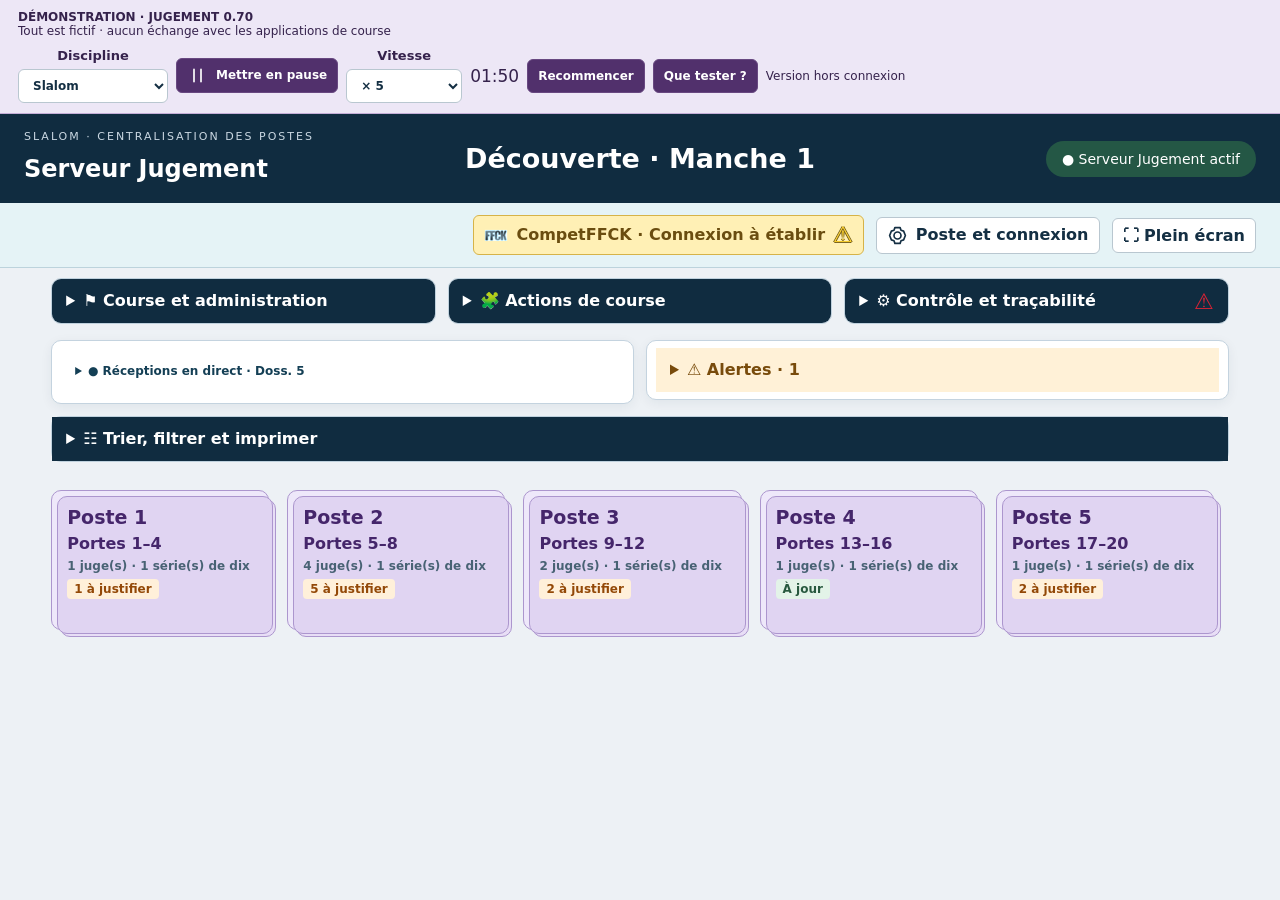
==== commit 7d7a522a: "Actualiser la démonstration sur Jugement 0.70 : interface, Cross, messages, téléphones et fenêtres s" ====
--- a/jugement-demo-hors-ligne.html
+++ b/jugement-demo-hors-ligne.html
@@ -1,5 +1,4 @@
-<!doctype html><html lang="fr"><head><meta charset="utf-8"><meta name="viewport" content="width=device-width,initial-scale=1"><title>Jugement TRAPS · Démonstration 0.23</title><meta http-equiv="Content-Security-Policy" content="default-src 'self' data: blob:; connect-src 'none'; script-src 'self' 'unsafe-inline'; style-src 'self' 'unsafe-inline'; img-src 'self' data: blob:; media-src 'self' data: blob:; object-src 'none'; base-uri 'none'; form-action 'none'"><style>#simulation-bar{position:sticky;top:0;z-index:5;background:#f1eafa;border-bottom:1px solid #c6b3e0;color:#3f2862;padding:12px 4vw;display:flex;justify-content:space-between;align-items:center;gap:14px;flex-wrap:wrap}#simulation-bar>div:first-child{display:flex;flex-direction:column;gap:4px}#simulation-bar strong{font-size:13px;letter-spacing:1.1px}#simulation-bar span{font-size:12px}.sim-controls{display:flex;align-items:center;gap:9px;flex-wrap:wrap}.sim-controls button,.sim-controls select{min-height:40px;padding:7px 10px;font-size:13px}.sim-controls label{font-size:11px}.sim-controls a{color:#473064;font-size:12px}.sim-controls #sim-time{font-size:18px;font-variant-numeric:tabular-nums;min-width:55px}#sim-pause{background:#4d346e;color:#fff;border-color:transparent}#simulation-bar button:focus-visible{outline:3px solid #8064ad;outline-offset:2px}.demo-help{max-width:640px;width:calc(100vw - 30px);line-height:1.6}.demo-help h2{margin-top:0}.demo-help li{margin-bottom:10px}.demo-help .demo-muted{font-size:13px;color:#536877}#deployment-bar{font-size:13px}header{padding-top:20px;padding-bottom:20px}.dossier-reader{min-width:0}#sheets>.pile-reader{margin-bottom:18px}@media(max-width:650px){main{padding:14px}header{padding:18px}header h1{font-size:23px}#simulation-bar{position:relative;padding:12px}#simulation-bar .sim-controls{gap:7px}#simulation-bar>div:first-child span{max-width:300px}.course-toolbar{gap:8px}.toolbar{padding:12px}.toolbar label{min-width:125px}.pile-reader{padding:9px}.race-monitor{grid-template-columns:1fr}dialog{max-width:calc(100vw - 20px)}.justification-dialog{width:calc(100vw - 20px)}.pile-current-sheet .matrix{min-width:740px}}@media print{#simulation-bar{display:none!important}}
-</style><style>*{box-sizing:border-box}body{margin:0;background:#edf1f5;color:#172b3a;font:16px system-ui,sans-serif}header{background:#102c40;color:white;padding:28px 4vw;display:flex;align-items:center;justify-content:space-between;gap:24px}h1{font-size:30px;margin:0 0 8px}header p{margin:4px 0;color:#cad8e2}.eyebrow{font-size:11px;letter-spacing:2px;margin-bottom:12px!important}#connection{background:#264859;border-radius:30px;padding:10px 16px;white-space:nowrap;font-size:14px}main{padding:24px 4vw}.toolbar{display:flex;align-items:end;gap:16px;flex-wrap:wrap;background:white;padding:20px;border:1px solid #dae2e8;border-radius:12px}label{display:flex;flex-direction:column;gap:6px;font-size:13px;font-weight:600}input,select,button{font:inherit;border:1px solid #b9c7d0;border-radius:6px;padding:11px;background:white;color:#142f43}button{cursor:pointer;font-weight:600}button:hover{background:#eaf2f7}.stats{display:flex;gap:28px;margin:24px 0}.stats b{font-size:26px;margin-right:5px}.notice{font-size:14px;color:#536877}.sheet{background:white;margin:26px 0;padding:24px;box-shadow:0 3px 15px #102c4010;border:1px solid #ccd6de;break-inside:avoid}.sheet-header{display:flex;justify-content:space-between;gap:15px;border-bottom:2px solid #183e56;padding-bottom:14px;margin-bottom:18px}.sheet h2{margin:0;font-size:25px}.sheet-header p{margin:6px 0 0;font-size:13px;color:#536877}.grid{display:grid;grid-template-columns:repeat(4,minmax(0,1fr));border-top:1px solid black;border-left:1px solid black}.gate{border-right:1px solid black;border-bottom:1px solid black;min-width:0}.gate h3{margin:0;padding:10px;border-bottom:1px solid black;font-size:17px;display:flex;justify-content:space-between}.picture{position:relative;aspect-ratio:242/271;background:white}.picture img,.picture svg{position:absolute;inset:0;width:100%;height:100%}.pen{position:absolute;left:10.5%;top:75.5%;width:20.5%;height:17%;background:white;display:flex;align-items:center;justify-content:center;font-weight:700;font-size:clamp(18px,2vw,30px);color:black}.notes{border-top:1px solid black;padding:10px;min-height:120px;white-space:pre-wrap;overflow-wrap:anywhere;font-size:14px;color:#152b3a}.notes strong{display:block;margin-bottom:8px}.badge{font-size:12px;color:#765010;background:#fff2ca;padding:4px 7px;border-radius:4px}.badge.done{background:#e1f2e9;color:#21563c}.empty{padding:70px 20px;text-align:center;color:#536877;background:white;border:1px dashed #b9c7d0;border-radius:12px}.gate small{display:block;padding:8px;color:#526b7b;font-size:11px}.conflict{border:2px solid #c57915}.source{font-size:11px;color:#6a7780;margin-top:12px}.sheet.emptygate{opacity:.7}@media(max-width:850px){.grid{grid-template-columns:repeat(2,minmax(0,1fr))}header{align-items:start;flex-direction:column}.toolbar label{flex:1}}
+<!doctype html><html lang="fr"><head><meta charset="utf-8"><meta name="viewport" content="width=device-width,initial-scale=1"><title>Jugement TRAPS · Démonstration 0.70</title><meta http-equiv="Content-Security-Policy" content="default-src 'self' data: blob:; connect-src 'none'; script-src 'self' 'unsafe-inline'; style-src 'self' 'unsafe-inline'; img-src 'self' data: blob:; media-src 'self' data: blob:; object-src 'none'; base-uri 'none'; form-action 'none'"><script>if(new URLSearchParams(location.search).get('tableau')==='penalites'){document.documentElement.classList.add('penalty-table-page');document.title='Tableau des pénalités · Jugement';}if(new URLSearchParams(location.search).get('tableau')==='chronos'){document.documentElement.classList.add('chrono-list-page');document.title='Liste des chronos · Jugement';}</script><style>html.penalty-table-page body>header,html.penalty-table-page body>#deployment-bar,html.penalty-table-page body>#consultation-status,html.penalty-table-page body>#ja-command-status,html.penalty-table-page main>:not(.penalty-window-root){display:none!important}html.chrono-list-page body>header,html.chrono-list-page body>#deployment-bar,html.chrono-list-page body>main,html.chrono-list-page body>#ja-command-status{display:none!important}</style><style>*{box-sizing:border-box}body{margin:0;background:#edf1f5;color:#172b3a;font:16px system-ui,sans-serif}header{background:#102c40;color:white;padding:28px 4vw;display:flex;align-items:center;justify-content:space-between;gap:24px}h1{font-size:30px;margin:0 0 8px}header p{margin:4px 0;color:#cad8e2}.eyebrow{font-size:11px;letter-spacing:2px;margin-bottom:12px!important}#connection{background:#264859;border-radius:30px;padding:10px 16px;white-space:nowrap;font-size:14px}main{padding:24px 4vw}.toolbar{display:flex;align-items:end;gap:16px;flex-wrap:wrap;background:white;padding:20px;border:1px solid #dae2e8;border-radius:12px}label{display:flex;flex-direction:column;gap:6px;font-size:13px;font-weight:600}input,select,button{font:inherit;border:1px solid #b9c7d0;border-radius:6px;padding:11px;background:white;color:#142f43}button{cursor:pointer;font-weight:600}button:hover{background:#eaf2f7}.stats{display:flex;gap:28px;margin:24px 0}.stats b{font-size:26px;margin-right:5px}.notice{font-size:14px;color:#536877}.sheet{background:white;margin:26px 0;padding:24px;box-shadow:0 3px 15px #102c4010;border:1px solid #ccd6de;break-inside:avoid}.sheet-header{display:flex;justify-content:space-between;gap:15px;border-bottom:2px solid #183e56;padding-bottom:14px;margin-bottom:18px}.sheet h2{margin:0;font-size:25px}.sheet-header p{margin:6px 0 0;font-size:13px;color:#536877}.grid{display:grid;grid-template-columns:repeat(4,minmax(0,1fr));border-top:1px solid black;border-left:1px solid black}.gate{border-right:1px solid black;border-bottom:1px solid black;min-width:0}.gate h3{margin:0;padding:10px;border-bottom:1px solid black;font-size:17px;display:flex;justify-content:space-between}.picture{position:relative;aspect-ratio:242/271;background:white}.picture img,.picture svg{position:absolute;inset:0;width:100%;height:100%}.pen{position:absolute;left:10.5%;top:75.5%;width:20.5%;height:17%;background:white;display:flex;align-items:center;justify-content:center;font-weight:700;font-size:clamp(18px,2vw,30px);color:black}.notes{border-top:1px solid black;padding:10px;min-height:120px;white-space:pre-wrap;overflow-wrap:anywhere;font-size:14px;color:#152b3a}.notes strong{display:block;margin-bottom:8px}.badge{font-size:12px;color:#765010;background:#fff2ca;padding:4px 7px;border-radius:4px}.badge.done{background:#e1f2e9;color:#21563c}.empty{padding:70px 20px;text-align:center;color:#536877;background:white;border:1px dashed #b9c7d0;border-radius:12px}.gate small{display:block;padding:8px;color:#526b7b;font-size:11px}.conflict{border:2px solid #c57915}.source{font-size:11px;color:#6a7780;margin-top:12px}.sheet.emptygate{opacity:.7}@media(max-width:850px){.grid{grid-template-columns:repeat(2,minmax(0,1fr))}header{align-items:start;flex-direction:column}.toolbar label{flex:1}}
 .matrix-scroll{overflow-x:auto}.matrix{border-collapse:collapse;table-layout:fixed;width:100%;min-width:1450px;color:#111}.matrix th,.matrix td{border:1px solid #111;padding:0;vertical-align:top}.matrix th{padding:8px 4px;font-size:15px;background:white}.matrix .gate-label{width:65px;font-size:15px;font-weight:500;text-align:left;padding:8px}.matrix .notes{font-size:12px;min-height:74px;padding:6px}.matrix .notes strong{font-size:12px;margin-bottom:5px}.matrix .badge{font-size:10px;display:block;text-align:center;border-radius:0;padding:3px}.matrix .gate small{font-size:9px}.matrix .gate{border:0}.matrix .unreceived{opacity:.3}.matrix .unreceived .notes{min-height:74px}.matrix .pen{font-size:23px}.matrix .source-post{font-size:9px;padding:3px;display:block}.matrix .conflict{border:2px solid #c57915}.sheet .muted{color:#677986;font-size:13px}
 .gate-on-image{position:absolute;right:0;bottom:0;background:white;color:#102c40;font-weight:700;font-size:clamp(11px,1.15vw,18px);padding:4px 3px}.pen{left:9.5%;top:77.8%;height:17.5%;width:21%}.note-preview{display:block;width:100%;height:120px;background:white}.matrix .note-preview{height:75px}.zoom-notes{display:block;font-size:10px;padding:4px;margin:4px auto}.note-full{display:block;width:min(70vw,520px);height:70vh;background:white}dialog{border:1px solid #b9c7d0;border-radius:12px;padding:20px}dialog::backdrop{background:#102c4099}
 
@@ -100,7 +99,7 @@
 /* Chronos: large race time, compact diagnostics, explicit absence override. */
 .chrono-dialog{max-width:1100px;width:calc(100% - 48px)}
 .chrono-results{table-layout:fixed;font-variant-numeric:tabular-nums}
-.chrono-results th:nth-child(1){width:11%}.chrono-results th:nth-child(2),.chrono-results th:nth-child(3){width:22%}.chrono-results th:nth-child(4){width:37%}.chrono-results th:nth-child(5){width:8%}
+/* Chrono widths follow semantic columns; selection is optional. */
 .chrono-results .chrono-bib{font-size:20px;font-weight:750}.chrono-results .chrono-clock{font-size:18px;white-space:nowrap}.chrono-results .chrono-elapsed{font-size:32px;font-weight:800;white-space:nowrap;background:#edf6fb;color:#12374b}
 .chrono-results .chrono-absence,.chrono-absence{background:#ede6fb;color:#653b91;font-size:26px;font-weight:800;text-align:center;padding:15px}
 .session-dialog .chrono-info-button{margin:0;padding:6px;min-width:36px;min-height:36px;border-radius:50%;background:#eef3f7;color:#4c6575;font-size:24px;line-height:1;border:1px solid #c7d8e5}
@@ -317,12 +316,355 @@
 .technical-table{border-collapse:separate;border-spacing:0;width:100%;font-size:13px}.technical-table th,.technical-table td{padding:10px;border-right:1px solid #bdcbd5;border-bottom:1px solid #bdcbd5;text-align:left;vertical-align:top}.technical-table thead th{position:sticky;top:0;background:#19374b;color:white;z-index:1}.technical-table small{display:block;color:#566c7b;margin-top:5px}.technical-table button{font-size:13px;padding:6px;max-width:240px;text-align:left}.technical-attention{background:#fff1d4}.technical-error{background:#ffe2de}.technical-details{max-width:720px;width:calc(100vw - 40px);max-height:90vh;overflow:auto}
 
 .role-ja #manage-archives{display:none!important}#manage-archives{background:#f4e7e7;border-color:#bd9292;color:#762f2f}.archive-delete-dialog select{max-width:100%;width:100%;font-size:16px}.archive-delete-dialog .danger{background:#9f3030;color:white}.archive-delete-dialog input[type=text]{width:130px;font-size:18px}.archive-delete-dialog{max-width:780px}
-</style></head><body><section id="simulation-bar" aria-label="Commandes de la simulation"><div><strong>DÉMONSTRATION</strong><span>Course fictive · aucun échange avec Manager ou Jugement</span></div><div class="sim-controls"><button id="sim-pause">Mettre en pause</button><label>Vitesse<select id="sim-speed"><option value="1">Temps réel</option><option value="5" selected>× 5</option><option value="20">× 20</option></select></label><span id="sim-time" role="timer">01:45</span><button id="sim-restart">Recommencer</button><button id="sim-help">Que tester ?</button><span>Version hors connexion</span></div></section>
-
+
+/* Manual resend is explicit and only available on the active server table. */
+.penalty-grid-tools .penalty-grid-resend{font-size:14px;background:#fff0d4;border:1px solid #cda867;color:#654411;padding:8px 14px}.role-ja .penalty-grid-resend,.role-setup .penalty-grid-resend{display:none!important}.penalty-grid-resend[hidden]{display:none!important}
+
+/* Stable message composer, independently refreshed receipt list. */
+.messages-dialog{width:min(860px,94vw);max-height:92vh;overflow:auto;color:#102c40;background:#fff}.messages-dialog form{display:grid;gap:12px;padding:16px;background:#edf4f8;border-radius:12px}.messages-dialog label{display:grid;gap:6px;font-weight:600}.messages-dialog textarea{width:100%;box-sizing:border-box;font:inherit;padding:12px;resize:vertical;min-height:100px}.messages-dialog select{width:100%;max-width:100%}.messages-dialog button[type=submit]{background:#144e65;color:white;justify-self:start;padding:12px 22px}.messages-history{max-height:38vh;overflow:auto}.message-card{border:1px solid #c4d2dd;border-left:5px solid #7190a3;border-radius:8px;padding:12px;margin:10px 0}.message-card>p{white-space:pre-wrap;overflow-wrap:anywhere}.message-card>strong,.message-state{display:block}.message-state{font-weight:600;margin:6px 0;color:#4f6271}.message-stage-1{border-left-color:#e13c3c}.message-stage-2{border-left-color:#dbac12}.message-stage-3{border-left-color:#3b9660}.message-card details p{margin:5px 0}.messages-feedback{margin:0;white-space:pre-wrap}
+
+/* Explicit chrono transmission, separate from source timing and penalties. */
+.chrono-transmission{padding:12px;margin:10px 0;border:1px solid #b7ccd9;border-radius:10px;background:#edf5f9}.chrono-send-actions{display:flex;gap:12px;flex-wrap:wrap}.chrono-send-actions button{padding:12px 16px}.chrono-send-actions button:last-child,.chrono-send-confirm{background:#174e65;color:#fff}.chrono-send-feedback{font-weight:600}.chrono-send-dialog{width:min(760px,92vw);max-height:90vh;overflow:auto}.chrono-send-preview{max-height:36vh;overflow:auto;margin:12px 0}.chrono-send-excluded{color:#925a14}.chrono-results input[type=checkbox]{width:22px;height:22px;cursor:pointer}.chrono-send-dialog button{margin:8px 8px 0 0}
+
+/* Course setup is kept outside the live judging sheets. */
+.course-gate-plaques{display:grid;grid-template-columns:repeat(5,1fr);gap:10px;margin:16px 0}.course-gate-plaque{background:repeating-linear-gradient(0deg,#16884b 0 18px,#fff 18px 26px);color:#102c40;font-weight:700;font-size:22px;min-height:66px;text-shadow:0 0 4px white;border:2px solid #176b43}.course-gate-plaque.red{background:repeating-linear-gradient(0deg,#e95252 0 18px,#fff 18px 26px);border-color:#a92525}.course-post-row{display:grid;grid-template-columns:auto 70px minmax(100px,1fr) auto;gap:10px;align-items:center;margin:10px 0}.course-post-row input{min-width:0;width:100%;box-sizing:border-box}.course-setup-dialog button{margin:6px 8px 6px 0}
+
+.course-wizard-actions{position:sticky;bottom:-24px;background:white;display:flex;flex-wrap:wrap;gap:8px;padding:12px 0 4px;border-top:1px solid #d4dee5;z-index:2}.course-wizard-actions button{flex:1 1 180px;min-height:44px;margin:0}.course-setup-dialog h2{margin-top:0}.course-setup-dialog .roster-preview{max-height:100px}
+
+.course-gate-plaque.roll{background:#ffe14b;border-color:#a98700}.door-choice.green{background:#e4f3e8}.door-choice.red{background:#ffdadc}.door-choice.roll{background:#ffe14b}.reassignment-status{font-weight:700;background:#edf3f8;padding:14px;border-radius:10px}
+
+.course-gate-plaque.start{background:#e6eef5;border-color:#46637a;color:#102c40}
+
+.cross-zone-config{display:grid;grid-template-columns:auto 5em minmax(10em,1fr) 5em 6em auto;gap:8px;align-items:center;padding:10px;margin:6px 0;border:1px solid #bdcbd4;border-radius:10px}.cross-zone-config.roll{background:#fff3a6}.cross-zone-config.start{background:#e4f1fa}.cross-zone-config .course-gate-plaque{width:auto;min-width:0;height:44px}.cross-zone-config input{min-width:0;width:100%}@media(max-width:700px){.cross-zone-config{grid-template-columns:auto 4em 1fr}.cross-zone-config>*{min-width:0}}
+
+/* window33: shared Slalom/Cross controls and compact reception/alerts. */
+.course-toolbar{display:grid;grid-template-columns:repeat(3,minmax(0,1fr));gap:12px;padding:0;background:transparent;align-items:stretch}
+.course-group{min-width:0;box-sizing:border-box;padding:12px;border:1px solid #b2cad9;border-radius:10px;background:#e6eff5;display:flex;flex-direction:column;gap:10px;justify-content:center}
+.course-group>label{min-width:0;display:flex;flex-direction:column;gap:6px;font-weight:700}
+.course-group #course-select{box-sizing:border-box;min-width:0;max-width:100%;width:100%}
+.course-group .course-admin{align-self:stretch}.course-group .course-admin summary{text-align:center}.course-group .course-admin-actions{box-sizing:border-box;width:100%;min-width:240px}
+.course-actions{display:grid;grid-template-columns:repeat(2,minmax(0,1fr));align-content:center}.course-group button{white-space:normal;text-align:center;margin:0;min-width:0}
+.course-tools button{width:100%}.course-group button:disabled{background:#e3e7ea!important;border-color:#bcc6cd!important;color:#78848c!important;cursor:not-allowed;opacity:1}
+.race-monitor>section{height:190px;box-sizing:border-box;display:flex!important;flex-direction:column;padding:7px 9px!important;overflow:hidden}
+.race-monitor .live-heading{flex:none;margin-bottom:5px;gap:6px}.race-monitor #live-items{flex:1;min-height:0;max-height:115px;overflow:auto;gap:3px}
+.race-monitor #alert-items{flex:1;min-height:0;max-height:140px;overflow:auto}.race-monitor .race-alert{padding:5px;margin:3px 0}.race-monitor .live-summary{flex:none;margin-top:4px;padding-top:0}
+.race-monitor .live-summary .stats{padding-top:4px;gap:3px 12px;font-size:12px}.race-monitor .live-summary .stats b{font-size:16px}.race-monitor .live-summary #race-status{margin:4px 0 0;font-size:11px;line-height:1.2;white-space:nowrap;overflow:hidden;text-overflow:ellipsis}
+.race-monitor #live-feed>details{flex:none;margin-top:4px}.race-monitor #control-receipts{max-height:55px;overflow:auto}.race-monitor .live-item{padding:3px 7px}
+#window-fullscreen{margin-left:auto}.course-toolbar #archive-status:empty{display:none}
+@media(max-width:900px){.course-toolbar{gap:8px}.course-group{padding:8px}.course-actions{grid-template-columns:1fr}.course-group button{font-size:12px;padding:8px}.course-group .course-admin summary{font-size:12px;padding:8px}}
+@media(max-width:620px){.course-toolbar{grid-template-columns:1fr}.course-actions{grid-template-columns:1fr 1fr}}
+@media print{.course-toolbar,#window-fullscreen{display:none!important}}
+
+/* Consistent closing actions, separate from course operations. */
+body dialog.has-dismiss{padding-top:54px}
+body dialog .dialog-close,body dialog .zoom-close{background:#235875;color:#fff;border:1px solid #16435e;min-height:44px;border-radius:9px}
+body dialog .dialog-close:hover,body dialog .zoom-close:hover{background:#16435e;color:#fff}
+body dialog .dialog-close:focus-visible{outline:3px solid #75bfea;outline-offset:3px}
+body dialog .dialog-dismiss{position:absolute;top:8px;right:10px;display:grid;place-items:center;width:40px;height:40px;min-height:40px;margin:0;padding:0;font-size:30px;line-height:1;z-index:5}
+body dialog .dialog-footer{clear:both;display:flex;justify-content:flex-end;margin-top:20px;padding-top:12px;border-top:1px solid #cad9e3}
+.battery-state{white-space:nowrap;font-variant-numeric:tabular-nums}
+
+/* Consultation étendue 0.43 : cadres indépendants et compacts. */
+header{padding:14px 22px}header h1{font-size:24px}header p:not(.eyebrow){display:none}
+.course-toolbar{display:grid;grid-template-columns:repeat(3,minmax(0,1fr));align-items:start;gap:12px}.course-group{display:block;min-width:0;padding:0;background:#f2f7fa;border:1px solid #bfd1dd;border-radius:10px;overflow:hidden}.course-group>summary,.monitor-disclosure>summary,.filters-panel>summary{padding:12px 14px;cursor:pointer;font-weight:600;color:#143f55;min-height:44px;box-sizing:border-box}.panel-content{display:flex;flex-wrap:wrap;align-items:center;gap:8px;padding:10px}.panel-content>button{flex:1 1 160px;min-height:42px}.panel-content label{width:100%}.course-admin{width:100%}.course-admin-actions{display:flex;flex-wrap:wrap;gap:8px}.course-admin-actions button{flex:1 1 170px}#expand-panels{display:block;margin:8px 0 10px auto;padding:6px 12px;font-size:13px;color:#31566c;background:#edf4f8}.race-monitor{align-items:start;gap:12px;margin:12px 0}#live-feed,#race-alerts{height:auto;min-height:0;max-height:none;padding:0;overflow:hidden;border-radius:10px}.monitor-content{padding:8px 12px;max-height:290px;overflow:auto}.monitor-disclosure:not([open]) .monitor-content{display:none}.live-summary .stats{margin:8px 0}.live-summary .notice{margin:6px 0;font-size:12px}#server-course-guide{display:none}.filters-panel{margin:12px 0;background:#edf4f8;border:1px solid #bfd1dd;border-radius:10px}.filters-panel .toolbar{margin:0;border:0}.information-table{width:100%;border-collapse:collapse;font-size:13px}.information-table th,.information-table td{padding:7px 8px;text-align:left;border-bottom:1px solid #cfdae2;overflow-wrap:anywhere}.information-table th{color:#31566c;background:#eaf2f7}.information-table .live-item{display:table-row;background:transparent;text-align:left}.information-table .live-item:hover{background:#e2eef6;cursor:pointer}.information-table .race-alert{display:table-row}.information-table button{padding:5px 10px}.information-table .live-value{padding:2px 7px;border-radius:4px}.gate-number-red{color:#c61b24!important}.gate-number-green{color:#087b36!important}button.zoom-close{background:#24566f!important;color:white!important;border-color:#24566f!important}.role-ja .course-data,.role-ja .course-tools,.role-ja #race-alerts,.role-ja #expand-panels{display:none!important}.role-ja .course-toolbar{grid-template-columns:1fr 1fr}.role-ja #recover-course{display:inline-block!important}.role-ja .course-toolbar #live-feed{min-width:0;margin:0}.role-ja #live-feed>details{display:block!important}.role-ja #live-feed .monitor-content>details{display:none!important}.role-ja .race-monitor:empty{display:none}.role-ja .course-actions .panel-content{display:grid;grid-template-columns:1fr 1fr}.filters-panel:has(.toolbar[hidden]){display:none}
+@media(max-width:800px){.course-toolbar,.role-ja .course-toolbar{grid-template-columns:1fr}.panel-content>button{flex-basis:45%}}
+@media print{.course-toolbar,.race-monitor,.filters-panel,#expand-panels{display:none!important}}
+
+.course-group .course-admin-actions{position:static;flex-direction:row;min-width:0;box-shadow:none;padding:8px 0 0;border:0;background:transparent}.course-group .course-admin-actions button{flex:1 1 170px;min-height:42px}#live-items{max-height:none}.monitor-disclosure.has-alerts>summary{background:#fff1d7;color:#784b0b}
+
+/* layout43d: native compact disclosures, consistent buttons, full phone status. */
+.course-actions>.panel-content{display:grid!important;grid-template-columns:repeat(2,minmax(0,1fr));gap:8px;align-content:start}
+.course-actions>.panel-content>button{display:flex;align-items:center;justify-content:center;gap:7px;box-sizing:border-box;width:100%;height:44px;min-height:44px;max-height:44px;min-width:0;max-width:none;padding:5px 8px;font-size:13px;line-height:16px;margin:0;white-space:normal;overflow:hidden}
+.course-actions>.panel-content>button .action-icon{width:18px;height:18px;flex:0 0 18px;margin:0}.course-actions>.panel-content>button .action-label{min-width:0}
+.course-rescue{flex-basis:100%;width:100%;border-top:1px solid #b9cbd7;padding-top:8px}.course-rescue p{font-size:13px;line-height:1.4;color:#425f71}.course-admin .course-rescue summary{text-align:left;font-size:13px;background:#f3f7fa}
+.phone-control-dialog{box-sizing:border-box;width:calc(100vw - 48px);max-width:1720px;max-height:calc(100vh - 48px);padding:24px;background:#1c3343;color:#e7f0f7;border:1px solid #4b687b;border-radius:14px;overflow:auto}
+.phone-control-dialog h2{color:#e7f0f7;margin:4px 70px 24px 0;font-size:28px}.phone-control-dialog [role=alert]{color:#ffd3c9}.phone-control-scroll{overflow:auto;max-height:65vh;border:1px solid #4b687b}
+.phone-control-table{border-collapse:separate;border-spacing:0;width:100%;min-width:1120px;table-layout:auto;font-size:13px;line-height:1.45}.phone-control-table th,.phone-control-table td{padding:12px 10px;text-align:left;border-right:1px solid #4b687b;border-bottom:1px solid #4b687b;vertical-align:middle;overflow-wrap:anywhere}.phone-control-table thead th{position:sticky;top:0;z-index:1;background:#2a4759;color:#f0f7fb;font-weight:600}.phone-control-table tbody tr{background:#1c3343}.phone-control-table tbody tr:nth-child(even){background:#203b4d}.phone-control-table tbody tr:hover{background:#294b60}.phone-control-table td:first-child{font-size:18px;font-weight:600;text-align:center;min-width:38px}.phone-control-table td:nth-child(2){min-width:100px;font-size:15px}.phone-control-table td:nth-child(4){min-width:90px}.phone-control-table td:nth-child(5){min-width:80px}.phone-control-table td:nth-child(6){white-space:normal;min-width:92px}.phone-control-table td:last-child{min-width:142px}.phone-control-table button{display:block;box-sizing:border-box;max-width:100%;width:100%;min-height:34px;padding:7px 9px;margin:0;background:#1c3343;color:#edf6fb;border:1px solid #6a8a9e;border-radius:9px;font-size:13px;white-space:normal}.phone-control-table button:hover{background:#315d74}.phone-control-table .phone-details{margin-top:6px;font-size:12px;min-height:28px;padding:4px 7px;color:#a9d2ea}.phone-control-table button:disabled{opacity:.55;cursor:default}.phone-control-dialog .dialog-footer{display:flex;justify-content:flex-end;margin-top:16px}.phone-control-dialog .dialog-close,.phone-control-dialog .dialog-top-close{background:#82bce0!important;color:#102c40!important;border-color:#82bce0!important}.phone-control-notice{font-size:14px;color:#d3e3ef;margin:18px 0 0}.phone-control-table .phone-offline td:nth-child(5){color:#bed0dd}
+@media(max-width:900px){.phone-control-dialog{width:calc(100vw - 20px);padding:18px}.phone-control-dialog h2{font-size:23px}}
+
+.phone-control-table{min-width:1280px}.phone-control-table td:nth-child(11){min-width:140px}.phone-control-table tr.phone-warning,.phone-control-table tr.phone-warning:nth-child(even){background:#504329}.phone-control-table tr.phone-error,.phone-control-table tr.phone-error:nth-child(even){background:#58353c}.phone-control-table .phone-pending{box-shadow:inset 0 -3px #e9b64e}.phone-control-table tr.phone-warning:hover{background:#625333}.phone-control-table tr.phone-error:hover{background:#6a4149}.phone-control-stamp{font-size:13px;color:#bcd3e2}.course-tools #control-phones.technical-warning{background:#fff1d4;color:#6c4713;border-color:#d8ae50}.phone-control-dialog .dialog-dismiss{background:#82bce0!important;color:#102c40!important;border-color:#82bce0!important}
+
+.phone-control-dialog[open]{display:flex;flex-direction:column}.phone-control-dialog>h2,.phone-control-dialog>.phone-control-stamp,.phone-control-dialog>.phone-control-notice,.phone-control-dialog>.dialog-footer{flex:none}.phone-control-scroll{flex:1;min-height:140px;max-height:none}.phone-control-table{font-size:14px;min-width:1540px}.phone-control-table th{white-space:nowrap;overflow-wrap:normal}.phone-control-table td{overflow-wrap:normal}.phone-control-table td:first-child,.phone-control-table th:first-child{position:sticky;left:0;background:inherit;z-index:2;min-width:62px}.phone-control-table td:last-child,.phone-control-table th:last-child{position:sticky;right:0;background:inherit;z-index:2;box-shadow:-4px 0 8px #10202b55;min-width:152px}.phone-control-table thead th:first-child,.phone-control-table thead th:last-child{background:#2a4759;z-index:3}.phone-control-table thead tr{background:#2a4759}.phone-control-scroll-help{font-size:12px;color:#bcd3e2;margin:8px 0 0;flex:none}.phone-control-dialog h2{margin-bottom:12px}.phone-control-dialog .dialog-footer{flex:none;margin-top:12px}.phone-control-dialog .dialog-footer .dialog-close{min-height:36px;padding:7px 20px}.phone-control-scroll::-webkit-scrollbar{height:11px;width:11px}.phone-control-scroll::-webkit-scrollbar-thumb{background:#769cb4;border:2px solid #233d50;border-radius:8px}.phone-control-scroll::-webkit-scrollbar-track{background:#233d50}
+
+.phone-control-dialog>p[role=alert]:empty,.phone-control-dialog>.consultation-update[hidden],.phone-control-dialog>.phone-control-empty[hidden]{display:none!important}.phone-control-dialog>.phone-control-stamp{margin:4px 0 12px}
+
+/* layout43g: JA reception contains one table, using the entire frame width. */
+.role-ja #live-items{display:block;width:100%;max-height:none}.role-ja #live-items>.information-table{width:100%}
+
+/* layout43h: keep the alert acknowledgement label on a single line. */
+.alerts-table th:last-child{width:80px}.alerts-table td:last-child{white-space:nowrap}.alerts-table button{display:inline-flex;align-items:center;justify-content:center;gap:6px;min-width:64px;min-height:32px;padding:6px 10px;white-space:nowrap;word-break:normal;overflow-wrap:normal;line-height:1.2}.alerts-table button .action-label{white-space:nowrap}
+
+/* layout43i: remove the unused space above the course panels. */
+main{padding-top:10px}.course-toolbar{margin-top:0}
+#fullscreen-status{font-size:12px;color:#31566c;padding:4px 10px;max-width:400px}#fullscreen-status[hidden]{display:none!important}
+
+/* layout43j: first-line phone title and a larger scrolling body. */
+body dialog.phone-control-dialog.has-dismiss{height:calc(100vh - 24px);max-height:calc(100vh - 24px);padding-top:10px;padding-bottom:12px}
+.phone-control-dialog>h2{margin:0 58px 4px 0;min-height:40px;line-height:40px;align-content:center}.phone-control-dialog>.phone-control-stamp{margin:0 0 8px}.phone-control-dialog>.phone-control-notice{margin-top:8px}.phone-control-dialog>.dialog-footer{margin-top:8px;padding-top:8px}.phone-control-scroll{min-height:0}
+/* Chrono list fits its dialog, with or without the server selection column. */
+.chrono-dialog{width:calc(100vw - 32px);max-width:1200px;box-sizing:border-box}.chrono-dialog .chrono-table{width:100%;max-width:100%;min-width:0;container-type:inline-size}.chrono-results{width:100%;min-width:0;table-layout:fixed}.chrono-results .chrono-col-select{width:44px}.chrono-results .chrono-col-bib{width:9%}.chrono-results .chrono-col-start,.chrono-results .chrono-col-finish{width:22%}.chrono-results .chrono-col-elapsed{width:25%}.chrono-results .chrono-col-info{width:76px}.chrono-results td,.chrono-results th{min-width:0;padding:8px 6px}.chrono-results .chrono-clock{font-size:clamp(10px,1.6cqw,18px);white-space:nowrap}.chrono-results .chrono-elapsed{font-size:clamp(16px,2.7cqw,30px);white-space:nowrap}.chrono-dialog .chrono-info-button.with-action-icon{min-width:0;max-width:100%;width:100%;min-height:32px;font-size:12px;line-height:1.2;padding:5px 2px;gap:4px;margin:0}.chrono-dialog .chrono-info-button .action-icon{width:16px;height:16px;flex:0 0 16px;margin:0}.chrono-dialog .chrono-info-button .action-label{min-width:0}.chrono-results th{font-size:13px;overflow-wrap:normal}.chrono-results input[type=checkbox]{width:20px;height:20px;margin:0}.chrono-dialog .chrono-send-actions>button{max-width:100%;min-width:0;white-space:normal}
+@media(max-width:650px){.chrono-results .chrono-col-select{width:34px}.chrono-results .chrono-col-info{width:40px}.chrono-dialog .chrono-info-button .action-label{display:none}.chrono-results td,.chrono-results th{padding:7px 3px}.chrono-results th{font-size:11px}.chrono-results .chrono-bib{font-size:16px}.phone-control-dialog>h2{font-size:22px}}
+
+/* layout43k: compact full-height chrono consultation, without changing send controls. */
+body dialog.chrono-dialog.has-dismiss{height:calc(100vh - 24px);max-height:calc(100vh - 24px);padding:10px 18px 12px;overflow:hidden}
+.chrono-dialog[open]{display:flex;flex-direction:column}
+.chrono-dialog>h2{flex:none;margin:0 58px 4px 0;min-height:40px;line-height:1.3;display:flex;align-items:center;font-size:24px}
+.chrono-dialog>input[type=search]{flex:none;box-sizing:border-box;height:34px;padding:6px 10px;margin:0 0 6px;font-size:14px}
+.chrono-dialog .chrono-transmission{flex:none;padding:6px 8px;margin:0 0 6px}
+.chrono-dialog .chrono-send-actions{gap:6px}
+.chrono-dialog .chrono-send-actions>button{margin:0;min-height:32px;padding:6px 10px;font-size:12px;line-height:1.2}
+.chrono-dialog .chrono-transmission p{margin:4px 0 0;font-size:12px;line-height:1.3}
+.chrono-dialog .chrono-send-feedback:empty,.chrono-dialog>p:empty,.chrono-dialog .role-alert:empty{display:none}
+.chrono-dialog .chrono-table{flex:1;min-height:0;max-height:none;margin:0 0 8px;overflow:auto}
+.chrono-results td,.chrono-results th{padding:4px 6px}
+.chrono-results th{position:sticky;top:0;z-index:2;background:#e5eff5;font-size:12px}
+.chrono-results .chrono-clock{font-size:clamp(10px,1.25cqw,15px)}
+.chrono-results .chrono-elapsed{font-size:clamp(14px,1.7cqw,20px)}
+.chrono-results .chrono-bib{font-size:16px}
+.chrono-dialog .chrono-info-button.with-action-icon{min-height:26px;font-size:11px;padding:3px 2px}
+.chrono-dialog .chrono-info-button .action-icon{width:14px;height:14px;flex-basis:14px}
+.chrono-dialog>button.zoom-close{flex:none;align-self:flex-end;min-height:34px;padding:6px 18px;margin:0}
+.phone-control-dialog>.phone-control-notice[hidden]{display:none}
+@media(max-width:650px){.chrono-dialog>h2{font-size:19px}.chrono-results td,.chrono-results th{padding:4px 3px}}
+
+/* Distinguish the primary CompetFFCK resend from the optional Manager copy. */
+.chrono-dialog .chrono-send-actions>button:nth-child(2){background:#174e65;color:#fff;border-color:#174e65}
+.chrono-dialog .chrono-send-actions>button:last-child{margin-left:auto;background:#eef3f6;color:#4c6575;border:1px solid #bccbd4;font-size:11px}
+
+.chrono-results tr:has(td):nth-of-type(even){background:#fff}
+.chrono-results tr:has(td):nth-of-type(odd){background:#e9f2f8}
+.chrono-results tr:has(td):nth-of-type(even) .chrono-elapsed{background:#f1f7fa}
+.chrono-results tr:has(td):nth-of-type(odd) .chrono-elapsed{background:#dcecf5}
+
+.chrono-dialog .chrono-send-actions>button.chrono-continuous-active{background:#fbe0df;color:#8d2525;border:1px solid #e4a3a0}
+.chrono-continuous-active .action-icon{fill:currentColor}
+
+/* interface44c: aligned table controls and a single scrolling area. */
+.penalty-grid-tools .penalty-grid-resend,.penalty-grid-tools .penalty-grid-manager{width:240px;max-width:100%;height:42px;min-height:42px;padding:8px 12px;font-size:14px;font-weight:400;line-height:1.2;display:inline-flex;align-items:center;justify-content:center;gap:6px}
+.penalty-grid-tools .penalty-grid-resend[hidden],.penalty-grid-tools .penalty-grid-manager[hidden]{display:none!important}
+.penalty-grid-tools .penalty-grid-manager{margin-left:auto;background:#eef3f6;color:#4c6575;border:1px solid #bccbd4}
+.penalty-grid-tools .penalty-grid-manager:hover{background:#dfe9ef}
+.penalty-grid-tools .penalty-grid-resend .action-icon,.penalty-grid-tools .penalty-grid-manager .action-icon{width:16px;height:16px;flex:0 0 16px}
+.penalty-grid-tools select,.penalty-grid-tools .penalty-page-arrow{height:42px;min-height:42px}
+.penalty-grid-tools .penalty-page-arrow{width:44px;padding:0;display:inline-flex;align-items:center;justify-content:center;line-height:1}
+.penalty-grid-tools .penalty-grid-status{flex-basis:100%;padding-bottom:0}
+html.penalty-table-page,html.penalty-table-page body{height:100%;overflow:hidden}
+.penalty-grid-window main{height:100vh;height:100dvh;overflow:hidden}
+.penalty-grid-window .penalty-window-root{height:100%;min-height:0;display:flex;flex-direction:column;overflow:hidden}
+.penalty-window-root>h2,.penalty-window-root>p,.penalty-window-root>.penalty-grid-tools,.penalty-window-root>.penalty-sector-legend{flex:none}
+.penalty-grid-window .penalty-window-root>.penalty-grid-scroll{flex:1;min-height:0;max-height:none;overflow:auto}
+.penalty-window-root>.penalty-grid-tools{margin:10px 0}
+
+@media print{html.penalty-table-page,html.penalty-table-page body,.penalty-grid-window main,.penalty-grid-window .penalty-window-root{height:auto!important;overflow:visible!important}.penalty-grid-window .penalty-window-root>.penalty-grid-scroll{flex:none;max-height:none!important;height:auto;overflow:visible}}
+
+/* interface44d: highlight the two consultation windows without resizing actions. */
+.course-actions #show-chronos,.course-actions #show-penalty-grid{background:#174e65;color:#fff;border-color:#174e65}
+.course-actions #show-chronos:hover,.course-actions #show-penalty-grid:hover{background:#103e53}
+.course-actions #show-chronos:disabled,.course-actions #show-penalty-grid:disabled{background:#e5ebef;color:#70828e;border-color:#c6d1d8;opacity:1;cursor:default}
+
+.penalty-grid-heading{display:flex;align-items:baseline;justify-content:space-between;gap:12px;flex:none;min-width:0;flex-wrap:wrap}
+.penalty-grid-heading h2{margin:0;font-size:24px}
+.penalty-grid-heading>p{margin:0 0 0 auto;text-align:right;font-size:14px;line-height:1.4}
+
+/* interface44f: direct archive return available to both Server and JA. */
+#active-course-title .archive-return{display:flex;flex-direction:column;align-items:center;justify-content:center;gap:5px;width:100%;padding:10px 14px;background:#a52e3b;border:1px solid #e798a1;border-radius:9px;color:#fff;white-space:normal;text-align:center;box-shadow:0 2px 5px #0002}
+#active-course-title .archive-return:hover{background:#8d2230}
+#active-course-title .archive-return-name{font-size:19px;font-weight:700;line-height:1.25}
+#active-course-title .archive-return-action{display:flex;align-items:center;justify-content:center;gap:8px;font-size:14px;font-weight:600;line-height:1.25}
+.archive-return-icon{width:22px;height:22px;flex:none;fill:none;stroke:currentColor;stroke-width:1.7;stroke-linejoin:round;stroke-linecap:round}
+
+body:not(.role-ja) #recover-course{display:none!important}
+
+.chrono-results .chrono-capsize,.chrono-technical .chrono-capsize{background:#fbe0df;color:#8d2525;font-size:16px;font-weight:600;text-align:center}
+
+.live-roster-import{padding:12px;border:1px solid #b7ccd9;border-radius:9px;background:#edf5f9}.live-roster-import h4{margin:0 0 8px}.live-roster-import p{font-size:14px;line-height:1.4}.live-roster-endpoint{display:grid;grid-template-columns:minmax(0,1fr) 140px;gap:10px}.live-roster-endpoint label{min-width:0}.live-roster-endpoint input{box-sizing:border-box}.live-roster-preview .roster-preview{max-height:180px;overflow:auto}.live-roster-tt{display:flex;flex-direction:row;align-items:center;gap:8px;font-size:14px}.live-roster-tt input{width:22px;height:22px}.session-dialog .live-roster-accept{background:#174e65;color:#fff}.live-roster-status:empty{display:none}.live-roster-pce{margin:14px 0}.live-roster-pce summary{cursor:pointer;padding:8px;color:#31566c}
+
+.post-reuse-status{font-size:14px;line-height:1.4;margin:6px 0 10px;color:#526876}.post-reuse-success{background:#e5f3e9;color:#245b38;border-radius:6px;padding:9px 12px}.session-dialog .post-reuse:disabled{background:#e7ecef;color:#75838d;border:1px solid #c8d1d8;opacity:1;cursor:not-allowed}
+
+/* interface45c: expose the next step immediately after planning validation. */
+.course-ready-next{position:sticky;top:0;z-index:3;margin:10px 0 16px;padding:12px;background:#e5f3e9;border:1px solid #95bea3;border-radius:8px;box-shadow:0 3px 8px #173f2420}
+.course-ready-next>strong{display:block;margin-bottom:8px;color:#245b38;font-size:15px}
+.session-dialog .course-prepare-notify{display:flex;align-items:center;justify-content:center;width:100%;min-height:48px;margin:0;padding:10px 16px;background:#18754b;color:white;border:1px solid #105d3b;font-size:16px;font-weight:700;line-height:1.3}
+.session-dialog .course-prepare-notify:hover{background:#105d3b}
+
+/* interface45d: one consistent top action for every course-creation step. */
+.course-step-actions{display:flex;flex-direction:column;gap:8px}
+.course-creation-dialog .course-step-primary{display:flex;align-items:center;justify-content:center;width:100%;min-height:48px;margin:0;padding:10px 16px;background:#18754b;color:#fff;border:1px solid #105d3b;border-radius:6px;font-size:16px;font-weight:700;line-height:1.3}
+.course-creation-dialog .course-step-primary:hover{background:#105d3b}
+.course-creation-dialog .course-step-primary:disabled{background:#e3e9e6;color:#728078;border-color:#c2ccc6;opacity:1;cursor:not-allowed}
+.course-creation-dialog .course-ready-next{flex:none}
+
+/* interface45e: illustrated help next to the WebSocket address. */
+.websocket-address-label{display:flex;align-items:center;justify-content:space-between;min-height:26px}
+.session-dialog .websocket-help-button{display:inline-flex;align-items:center;justify-content:center;width:26px;height:26px;min-height:26px;flex:none;padding:0;margin:0 0 0 8px;border-radius:50%;border:1px solid #8cb0c7;background:#dcebf5;color:#174e65;font-size:16px;font-weight:700;line-height:1}
+.session-dialog .websocket-help-button:hover{background:#c3deef}
+.websocket-address-help{max-width:950px}.websocket-address-help figure{margin:0}.websocket-help-visual svg{display:block;width:100%;height:auto}.websocket-address-help figcaption{font-size:13px;color:#526876;margin:8px 0 16px}.websocket-help-guide{font-size:15px;line-height:1.5}.websocket-help-guide h3{font-size:17px;margin-bottom:6px}.websocket-help-guide li{margin:8px 0}.websocket-help-port{background:#e6f0f7;border:1px solid #bdcfde;border-radius:7px;padding:10px 12px}.websocket-help-footer{position:sticky;bottom:-24px;padding:8px 0 0;background:#fff;display:flex;justify-content:flex-end}
+
+.phone-control-table td.phone-battery-low{background:#ffe36b!important;color:#302600!important;font-weight:700;box-shadow:inset 0 0 0 2px #dfad19}.control-alert-indicator{color:#d92335;font-size:22px;margin-left:10px;line-height:1;vertical-align:middle}.control-alert-indicator[hidden]{display:none}
+
+#compet-settings.compet-resume-required,.session-dialog button.compet-resume-required{background:#b92d3b!important;color:#fff!important;border-color:#94212d!important}#compet-settings.compet-resume-required:hover,.session-dialog button.compet-resume-required:hover{background:#a12431!important}
+
+.course-data>summary>.control-alert-indicator,.course-tools>summary>.control-alert-indicator{float:right;margin-left:10px;margin-right:0}
+
+/* Shared help buttons and a gentle double heartbeat for unresolved alerts. */
+.session-dialog .websocket-help-button{box-sizing:border-box;min-width:26px;max-width:26px;max-height:26px;aspect-ratio:1;vertical-align:middle}
+.control-alert-indicator:not([hidden]){display:inline-block;transform-origin:center;animation:control-alert-heartbeat 1.8s ease-in-out infinite}
+@keyframes control-alert-heartbeat{0%,40%,100%{transform:scale(1);opacity:.78}10%,26%{transform:scale(1.2);opacity:1}18%{transform:scale(1.04);opacity:.9}}
+@media(prefers-reduced-motion:reduce){.control-alert-indicator:not([hidden]){animation:none;opacity:1}}
+
+/* 0.47: one checkout step at a time, validation after its fields. */
+.course-creation-dialog .course-ready-next{position:static;background:#edf4f8;border-color:#bbd0de;box-shadow:none;margin:4px 0 16px}
+.course-creation-dialog .course-ready-next>strong{color:#174e65;margin:0}
+.creation-step-progress{display:flex;flex-wrap:wrap;gap:5px 12px;list-style:none;padding:0;margin:0 0 12px;color:#728591;font-size:11px}.creation-step-progress .current{color:#123f57;font-weight:700}.creation-step-progress .complete{color:#32714f}
+.creation-checkout-footer{position:sticky;bottom:-24px;background:#fff;border-top:1px solid #cedce6;padding:12px 0 0;margin-top:18px;z-index:4}
+.creation-checkout-navigation{display:flex;gap:12px;align-items:stretch}.creation-checkout-navigation>.course-step-actions{flex:1;display:flex;flex-direction:column;gap:8px}.course-creation-dialog .creation-back{min-height:48px;margin:0;background:#e4edf4;color:#163d54;flex:0 0 125px}
+.creation-checkout-secondary{display:flex;justify-content:space-between;gap:8px}.creation-checkout-secondary button{font-size:12px;padding:8px 10px}.creation-review{display:grid;grid-template-columns:110px 1fr;gap:12px}.creation-review dt{font-weight:700;color:#254d64}.creation-review dd{margin:0}
+
+/* 0.48: manual reader order; preserve the 0.47 checkout flow. */
+.sheet-order-picker{display:flex;gap:8px;align-items:center;margin-left:auto;font-size:12px;color:#37586d}.sheet-order-picker select{padding:8px 10px;background:#e7f0f6;color:#153f56;border:1px solid #afc8d8;border-radius:6px;font-size:14px;min-height:38px}
+.live-roster-endpoint label>.websocket-address-label{min-height:26px}.session-dialog .roster-table-scroll,.live-roster-preview .roster-table-scroll,.course-setup-dialog .roster-table-scroll{columns:auto;padding:0;max-height:300px;overflow-y:auto;overflow-x:hidden;background:#fff;border:1px solid #becfda;border-radius:6px}
+.creation-roster-table{width:100%;table-layout:fixed;border-collapse:separate;border-spacing:0;font-size:14px}.creation-roster-table th,.creation-roster-table td{padding:8px 10px;text-align:left;overflow-wrap:anywhere;border-bottom:1px solid #d5dfe6}.creation-roster-table th{position:sticky;top:0;background:#244d64;color:#fff;z-index:1;font-size:13px}.creation-roster-table th:nth-child(1){width:12%}.creation-roster-table th:nth-child(2){width:18%}.creation-roster-table th:nth-child(3){width:30%}.creation-roster-table th:nth-child(4){width:40%}.creation-roster-table td{background:var(--roster-tone)}.creation-roster-table .roster-category-start td{border-top:2px solid var(--roster-divider)}.creation-roster-table td:nth-child(1),.creation-roster-table td:nth-child(2){font-variant-numeric:tabular-nums}.creation-roster-table td:nth-child(4){white-space:nowrap;font-variant-numeric:tabular-nums}
+
+/* 0.49: one direct column of administration actions. */
+.course-data>.panel-content{display:block}.course-data .course-admin-actions{display:flex;flex-direction:column;gap:8px;padding:0;width:100%;min-width:0}
+.course-data .course-admin-actions>button{box-sizing:border-box;display:flex;align-items:center;justify-content:center;flex:none;width:100%;height:48px;min-height:48px;margin:0;padding:8px 12px;border:1px solid #afc6d5;border-radius:6px;background:#e3edf4;color:#173f55;font-size:14px;font-weight:600;line-height:1.2;white-space:normal}
+.course-data .course-admin-actions>button:hover{background:#d2e4f0}.course-data .course-admin-actions>button:disabled{opacity:.55}.course-tools .course-rescue{margin-top:4px}.activation-force-choice{display:flex!important;gap:10px;align-items:center;padding:12px;background:#fff0d9;border:1px solid #dec38f;border-radius:7px}.activation-force-choice input{flex:none}.activation-force-note{font-size:13px;color:#6a512d}
+.course-data .course-admin-actions>#new-race,.course-data .course-admin-actions>#manage-archives{margin:0;background:#e3edf4;color:#173f55;border-color:#afc6d5}.course-data .course-admin-actions>#new-race:hover,.course-data .course-admin-actions>#manage-archives:hover{background:#d2e4f0}
+
+/* interface49b: dark panel headers and a visible unfinished creation. */
+.course-toolbar .course-group>summary{background:#102c40;color:#fff}.course-toolbar .course-group>summary:hover{background:#183e56}
+.course-data .course-admin-actions>#new-race.course-creation-pending{background:#b92d3b;color:#fff;border-color:#94212d}.course-data .course-admin-actions>#new-race.course-creation-pending:hover{background:#a12431}
+
+/* interface49c: consistent action columns, original CompetFFCK icon. */
+.course-toolbar .course-actions>.panel-content,.course-toolbar .course-tools>.panel-content{display:flex!important;flex-direction:column;gap:8px;align-items:stretch}
+.course-toolbar .course-actions>.panel-content>button,.course-toolbar .course-tools>.panel-content>button{box-sizing:border-box;display:flex;align-items:center;justify-content:center;flex:none;width:100%;height:48px;min-height:48px;max-height:48px;margin:0;padding:8px 12px;border:1px solid #afc6d5;border-radius:6px;background:#e3edf4;color:#173f55;font-size:14px;font-weight:600;line-height:1.2;white-space:normal}
+.course-toolbar .course-actions>.panel-content>button:hover,.course-toolbar .course-tools>.panel-content>button:hover{background:#d2e4f0}
+.course-toolbar .course-actions #show-chronos,.course-toolbar .course-actions #show-penalty-grid{background:#174e65;color:#fff;border-color:#174e65}
+.course-toolbar .course-actions #show-chronos:hover,.course-toolbar .course-actions #show-penalty-grid:hover{background:#103e53}
+.course-toolbar .course-tools #control-phones.technical-warning{background:#fff1d4;color:#6c4713;border-color:#d8ae50}
+.course-data>.panel-content>.course-rescue{width:100%;box-sizing:border-box;margin-top:8px}
+.compet-logo{filter:grayscale(1) sepia(.35) saturate(2) hue-rotate(155deg);width:24px;height:24px;flex:none}
+
+.course-toolbar .course-actions #open-protection{font-size:14px;padding:8px 12px}
+.course-toolbar #consultation-toggle[aria-pressed=true]{background:#fff0c0;border-color:#c69b35;color:#634608}
+.course-toolbar .course-actions>.panel-content>button .action-icon{width:21px;height:21px;flex:0 0 21px}
+
+/* interface49d: reserved status line; notices never shift the course view. */
+#deployment-bar{flex-wrap:nowrap;gap:12px}
+#deployment-bar #deployment-role{display:none}
+#temporary-communications{flex:1;min-width:0;height:48px;overflow:auto;scrollbar-width:thin;display:flex;flex-direction:column;justify-content:flex-start}
+#temporary-communications #deployment-state{display:none;flex:none}
+#deployment-bar.offline #deployment-state,.role-setup #temporary-communications #deployment-state{display:block}
+#temporary-communications>#consultation-status,#temporary-communications>#ja-command-status,#temporary-communications>#session-notice,#temporary-communications>#fullscreen-status,#temporary-communications>#deployment-state{position:static;box-sizing:border-box;flex:none;min-height:40px;margin:0;padding:5px 8px;border:0;border-radius:0;background:transparent;box-shadow:none;font-size:13px;line-height:1.3;align-items:center;color:#173f55}
+#temporary-communications>#consultation-status{display:flex;gap:10px;justify-content:flex-start;flex-wrap:nowrap}
+#temporary-communications>#consultation-status[hidden],#temporary-communications>#ja-command-status[hidden],#temporary-communications>#session-notice[hidden],#temporary-communications>#fullscreen-status[hidden]{display:none!important}
+#temporary-communications #consultation-message{min-width:0}
+#temporary-communications #consultation-apply{flex:none;width:auto;font-size:12px;white-space:nowrap}
+#deployment-bar>#deployment-settings,#deployment-bar>#window-fullscreen{flex:none;margin:0}
+.filters-panel>summary{background:#102c40;color:#fff;border-color:#102c40}
+.filters-panel>summary:hover{background:#183e56}
+
+/* interface49e: creation keeps its footer actions without a duplicate cross. */
+body dialog.course-creation-dialog{padding-top:10px}
+body dialog.course-creation-dialog>h2{margin-top:0}
+
+/* interface49f: secondary refresh of the roster preview. */
+.course-creation-dialog .live-roster-reread{display:inline-flex;align-items:center;gap:6px;width:auto;min-height:32px;margin:8px 0;padding:5px 10px;border:1px solid #b7cbd8;border-radius:6px;background:#edf3f7;color:#31566c;font-size:13px;font-weight:400}
+.course-creation-dialog .live-roster-reread:hover{background:#dce9f2}
+.course-creation-dialog .live-roster-reread[hidden]{display:none}
+.course-creation-dialog .live-roster-reread .action-icon{width:16px;height:16px;min-width:16px}
+
+/* interface49g: load and verify share a single visible step. */
+.course-creation-dialog .creation-discipline-banner{display:block;padding:12px 14px;margin:8px 0 12px;background:#dcecf5;border:1px solid #9dbbce;border-radius:7px;color:#153e55;font-size:18px;font-weight:700}
+.course-creation-dialog .creation-discipline-banner select{font-size:17px;font-weight:600;margin:6px 0 0}
+.creation-change-source{margin:8px 0 14px}.creation-change-source>summary{cursor:pointer;color:#31566c;font-size:13px}
+
+.course-creation-dialog .creation-discipline-banner[hidden]{display:none}
+
+/* Post piles fit the available width, wrapping only when needed. */
+.pile-overview,.pile-sidebar{display:grid;grid-template-columns:repeat(auto-fit,minmax(min(170px,100%),1fr));gap:18px;overflow:visible;padding:10px 8px 12px 0;align-items:stretch;min-width:0;max-width:100%;box-sizing:border-box}
+.pile-overview>.post-pile,.pile-sidebar>.post-pile{min-width:0;width:100%;box-sizing:border-box;margin-bottom:0;overflow-wrap:anywhere}
+.pile-workspace{display:flex;flex-direction:column;gap:16px}.pile-workspace>.pile-sidebar{width:100%;box-sizing:border-box}.pile-workspace>.pile-reader{width:100%;box-sizing:border-box}
+
+/* Print sheet budget: 194mm printable height, with reserve for borders. */
+@media print{
+ @page{size:A4 landscape;margin:8mm}
+ #sheets>div{margin:0;padding:0} .filters-panel,.race-monitor{display:none!important}
+ .ffck-sheet.matrix-sheet{height:190mm!important;max-height:190mm;overflow:hidden;margin:0!important;padding:0!important;--diagram-height:35mm;--notes-height:17mm}
+ .ffck-sheet.matrix-sheet[data-gates="4"]{--diagram-height:26mm;--notes-height:13mm}
+ .ffck-sheet.matrix-sheet[data-gates="5"]{--diagram-height:21mm;--notes-height:10mm}
+ .ffck-sheet.matrix-sheet[data-gates="2"]{--diagram-height:52mm;--notes-height:26mm}
+ .ffck-sheet.matrix-sheet[data-gates="1"]{--diagram-height:90mm;--notes-height:45mm}
+ .ffck-sheet .sheet-header{height:18mm;min-height:18mm;max-height:18mm;margin:0 0 1mm!important;padding:0 0 1mm!important}
+ .ffck-grid tbody.ffck-door-pair>tr{min-height:0!important}
+ .ffck-grid .ffck-diagram-content .picture{container-type:inline-size}
+ .ffck-grid .ffck-diagram-content .pen{font-size:5pt;font-size:min(12cqw,8pt);line-height:1;padding:0;white-space:nowrap;overflow:hidden;min-width:0;font-weight:700}
+ .ffck-sheet,.ffck-sheet *{-webkit-print-color-adjust:exact;print-color-adjust:exact}
+}
+
+@media print{.ffck-grid thead tr,.ffck-grid thead td.ffck-corner{height:6mm!important;min-height:0!important;max-height:6mm!important}}
+/* Violet post piles, with a stronger active state. */
+.post-pile{background:#eee8fa;border-color:#ac96ce;color:#45266b}.post-pile:before{background:#e0d4f2;border-color:#ac96ce}.post-pile:after{background:#e8def6;border-color:#ac96ce}.post-pile:hover,.post-pile.selected{background:#e2d5f4;border-color:#8060ab}
+@media print{.ffck-sheet.matrix-sheet .matrix-scroll{width:calc(100% - .4mm);overflow:visible}}
+
+.course-post-conflicts{padding:10px 12px;border-radius:8px;background:#ffe4e7;color:#8b2434;border:1px solid #db9ca6;font-weight:600}.course-post-conflicts[hidden]{display:none}.course-post-row.post-door-conflict input[aria-invalid="true"]{border:2px solid #c74759;background:#fff0f2;color:#702331}
+
+.creation-connections-dialog{max-width:700px;width:min(94vw,700px)}.creation-connection-cards{display:grid;gap:12px;margin:18px 0}.creation-connection-button{width:100%;min-height:62px;font-size:18px;font-weight:600;padding:12px 18px}.creation-connection-button.connection-online,.creation-websocket-dialog .connection-online{background:#27744e!important;border-color:#1c5a3b!important;color:#fff!important}.creation-connection-button.connection-offline,.creation-websocket-dialog .connection-offline{background:#b63748!important;border-color:#8f2534!important;color:#fff!important}.creation-connection-status{font-size:14px;overflow-wrap:anywhere;margin:8px 0}.creation-connections-skip{width:100%;min-height:50px;margin-top:18px;background:#e4edf3;color:#173446}.creation-websocket-dialog{max-width:720px}
+
+/* Compact viewing headers: no duplicate cross on the combined justification. */
+body dialog.justification-dialog{padding-top:20px}
+body dialog.messages-dialog.has-dismiss,body dialog.journal-dialog.has-dismiss{padding-top:12px}
+body dialog.messages-dialog>h2,body dialog.journal-dialog>h2{margin:0 52px 16px 0;min-height:40px;display:flex;align-items:center;line-height:1.2;overflow-wrap:anywhere}
+@media(max-width:620px){body dialog.justification-dialog{padding-top:14px}}
+
+/* Detached chronology: one full window, table scrolling only. */
+html.chrono-list-page,html.chrono-list-page body{height:100%;overflow:hidden}
+html.chrono-list-page body{margin:0}
+html.chrono-list-page body dialog.chrono-detached-root{position:fixed;inset:0;margin:0;width:100%;max-width:none;height:100%;max-height:none;box-sizing:border-box;border:0;border-radius:0;padding:10px 18px 12px;overflow:hidden}
+
+/* Final activation: two clear choices, without a scrolling dialog. */
+body dialog.course-activation-dialog{box-sizing:border-box;max-height:calc(100dvh - 24px);overflow:hidden;padding:12px 18px}
+body dialog.course-activation-dialog[open]{display:flex;flex-direction:column;gap:10px}
+.course-activation-dialog>h2{flex:none;margin:0;font-size:22px}.course-activation-dialog>p:empty{display:none}
+.course-activation-dialog .course-ready-next{flex:none;margin:0;padding:8px}.course-activation-dialog .creation-step-progress{margin:0 0 6px}
+.course-activation-dialog>.session-phones{flex:1;min-height:40px;overflow:auto;margin:0;padding:0 0 0 20px}
+.activation-choice-row{display:grid;grid-template-columns:minmax(0,1fr) minmax(0,1fr);gap:12px;flex:none}
+.activation-choice-row>.activation-force-choice,.activation-auto-card{min-width:0;margin:0;box-sizing:border-box}
+.activation-choice-row .activation-force-choice{height:100%;margin:0;padding:14px;min-height:100px;font-size:15px;line-height:1.3;cursor:pointer}
+.activation-choice-row input[type=checkbox]{appearance:auto!important;box-sizing:border-box;flex:0 0 30px;width:30px!important;height:30px;min-width:30px;margin:0;accent-color:#8d551c}
+.activation-auto-card{position:relative}.activation-auto-card .activation-force-choice{background:#e4effa;border-color:#9cb7d1;padding-right:46px}.activation-auto-card input[type=checkbox]{accent-color:#174e65}
+.activation-auto-card .activation-auto-help{position:absolute;right:10px;top:10px;margin:0}.activation-auto-card:has(input:disabled) .activation-force-choice{color:#5f6c78;background:#edf2f6;cursor:default}
+.course-activation-dialog .creation-checkout-footer{position:static;flex:none;margin-top:0;padding-top:8px}.course-activation-dialog .creation-checkout-navigation button{min-height:42px}.course-activation-dialog .creation-checkout-secondary button{padding:5px 8px}
+.automatic-reload-help{max-width:650px}.automatic-reload-help p{font-size:16px;line-height:1.45}
+@media(max-height:650px){.course-activation-dialog .creation-step-progress{display:none}.activation-choice-row .activation-force-choice{min-height:82px;font-size:14px;padding:10px}.activation-auto-card .activation-force-choice{padding-right:42px}.course-activation-dialog>h2{font-size:19px}}
+
+.course-import-source{background:#e5f2f8;border:1px solid #9ebfd0;border-left:4px solid #235875;border-radius:7px;color:#153e55;padding:9px 12px;font-size:14px;line-height:1.35;margin:8px 0}
+
+#compet-settings.compet-link-warning{background:#fff0b5!important;border-color:#d6b348!important;color:#6a4d10!important}#compet-settings.compet-link-warning:hover{background:#ffe68b!important}
+#compet-settings.compet-link-warning::after{content:'⚠\fe0e';display:inline-block;margin-left:auto;color:#ffd32e;font-size:22px;line-height:1;text-shadow:0 1px #735c17,1px 0 #735c17,-1px 0 #735c17;animation:control-alert-heartbeat 1.8s ease-in-out infinite}
+.course-data>summary>.compet-link-yellow{color:#ffd32e}
+@media(prefers-reduced-motion:reduce){#compet-settings.compet-link-warning::after{animation:none}}
+
+body dialog.creation-connections-dialog.has-dismiss{padding-top:12px}.creation-connections-dialog>h2{margin:0 52px 12px 0;min-height:40px;display:flex;align-items:center;line-height:1.2}
+
+.archive-delete-dialog{width:calc(100vw - 40px);max-width:950px}.archive-check-list{max-height:35vh;overflow:auto;border:1px solid #b6c9d7;border-radius:7px;margin:8px 0}.archive-check-row{display:flex!important;flex-direction:row!important;align-items:center;gap:12px;padding:10px 12px;margin:0!important;cursor:pointer}.archive-check-list .archive-check-row:nth-child(even){background:#edf3f8}.archive-check-list .archive-check-row:nth-child(odd){background:#fff}.archive-check-row input[type=checkbox]{width:24px!important;height:24px;min-width:24px;flex:none;margin:0}.archive-check-row span{font-size:14px;line-height:1.4;overflow-wrap:anywhere}
+
+/* 0.69: fixed connection control, one feedback area, native chrono window chrome. */
+#deployment-bar #compet-settings{margin-right:auto;min-height:40px;display:inline-flex;align-items:center;gap:8px;background:#174e65;color:#fff;border:1px solid #174e65}
+body dialog.compet-connection-dialog.has-dismiss{padding-top:12px}.compet-connection-dialog>h2{margin:0 52px 12px 0;min-height:40px;display:flex;align-items:center;line-height:1.2}
+.compet-connection-dialog .compet-confirmation{display:flex;flex-direction:row;font-size:16px;align-items:center;gap:14px;background:#eef4f8;border:1px solid #bbcedb;border-radius:8px;padding:12px;font-weight:600;line-height:1.4}
+.compet-connection-dialog input[type=checkbox]{width:26px;height:26px;min-width:26px;margin:0;accent-color:#174e65}
+.compet-connection-feedback{background:#edf3f7;border:1px solid #b7cbd7;border-radius:8px;padding:10px 14px;line-height:1.4}.compet-connection-feedback>p{margin:6px 0;overflow-wrap:anywhere}
+.compet-connection-feedback .connection-success{background:#dff1e4;color:#185d32;padding:10px;border-radius:6px}.compet-connection-feedback .connection-failure{background:#fbe1e3;color:#8d202c;padding:10px;border-radius:6px}
+html.chrono-list-page dialog.chrono-detached-root>h2{margin:0 0 8px}
+
+.update-install-button{display:inline-block;background:#174e65;color:white!important;padding:12px 18px;border-radius:7px;margin:8px 12px 8px 0;font-weight:600;text-decoration:none}.updates-dialog>a:not(.update-install-button){margin:8px 12px 8px 0;display:inline-block}
+</style><style>#simulation-bar{position:relative;z-index:5;display:flex;align-items:center;justify-content:space-between;gap:10px;padding:10px 18px;background:#ede7f6;color:#35224c;border-bottom:1px solid #c4aed7;font-size:12px;flex-wrap:wrap}#simulation-bar strong,#simulation-bar span{display:block}.sim-controls{display:flex;align-items:center;gap:8px;flex-wrap:wrap}#simulation-bar .sim-controls span{display:inline}#simulation-bar label{display:flex;align-items:center;gap:6px}#simulation-bar button,#simulation-bar select,#simulation-bar a{min-height:34px;margin:0;padding:6px 10px;font-size:12px;width:auto}#simulation-bar a{display:inline-flex;align-items:center;color:#35224c}#sim-time{font-variant-numeric:tabular-nums;font-size:17px;min-width:48px}#simulation-bar button{background:#51306c;color:white;border:1px solid #684881}.demo-help{max-width:700px}.demo-help li{margin:12px 0}.demo-muted{color:var(--muted,#597083)}html.detached-chronos #simulation-bar,html.detached-penalties #simulation-bar{display:none}@media print{#simulation-bar{display:none!important}}@media(max-width:650px){#simulation-bar{padding:8px}.sim-controls{gap:4px}}
+</style></head><body><section id="simulation-bar" aria-label="Commandes de la simulation"><div><strong>DÉMONSTRATION · JUGEMENT 0.70</strong><span>Tout est fictif · aucun échange avec les applications de course</span></div><div class="sim-controls"><label>Discipline<select id="sim-kind"><option value="slalom">Slalom</option><option value="cross">Time Trial Cross</option></select></label><button id="sim-pause">Mettre en pause</button><label>Vitesse<select id="sim-speed"><option value="1">Temps réel</option><option value="5" selected>× 5</option><option value="20">× 20</option></select></label><span id="sim-time" role="timer">01:45</span><button id="sim-restart">Recommencer</button><button id="sim-help">Que tester ?</button><span>Version hors connexion</span></div></section>
 <header><div><p class="eyebrow">SLALOM · CENTRALISATION DES POSTES</p><h1>Jugement_TRAPS_BZH</h1><p>Fiches de pénalités et justifications des juges</p></div><strong id="active-course-title">Course active</strong><span id="connection" role="status">Connexion…</span></header>
-<section id="deployment-bar" aria-label="Rôle et réplication"><strong id="deployment-role">Jugement</strong><span id="deployment-state" role="status">Lecture du rôle…</span><button id="deployment-settings">Poste et connexion</button></section><p id="ja-command-status" class="notice" hidden role="status"></p><section id="consultation-status" hidden role="status"><span id="consultation-message"></span><button id="consultation-apply">Afficher les mises à jour</button></section><main><section class="course-toolbar"><label>Course / manche<select id="course-select"><option value="">Course active</option></select></label><details class="course-admin"><summary>Administration de la course</summary><div class="course-admin-actions"><button id="manage-archives" aria-label="Gérer les archives PC">Gérer les archives PC</button><button id="course-label">Nommer la course active</button><button id="recover-course" class="recover-course">Récupérer une course</button><button id="new-race" class="new-race">Préparer la prochaine course</button></div></details><button id="show-penalty-grid">Tableau des pénalités ↗</button><button id="show-chronos">Liste des chronos</button><button id="show-technical">Suivi technique</button><button id="show-journal">Journal des événements</button><button id="consultation-toggle" aria-pressed="false">Pause de consultation</button><button id="course-reopen" hidden>Reprendre cette course</button><span id="archive-status" role="status"></span></section><p id="session-notice" class="notice" hidden></p><section id="cross-results" hidden><h2>Time Trial Kayak Cross</h2><p>Portes en colonnes, dossards en lignes · seules les pénalités sont affichées.</p><div id="cross-table"></div></section><div class="race-monitor"><section id="live-feed" aria-label="Réceptions en direct"><div class="live-heading"><strong>● Réceptions en direct</strong><span>Tous les postes · indépendant des filtres</span></div><div id="live-items"></div><details><summary>Diffusion des signalements aux téléphones</summary><div id="control-receipts"></div></details><div class="live-summary" aria-label="Bilan de la course"><section class="stats"><div><b id="count">0</b> fiches reçues</div><div><b id="posts">0</b> postes</div><div><b id="pending">0</b> portes à justifier</div></section>
-<p id="race-status" class="notice" role="status">Course en cours</p><p class="notice" id="server-course-guide">Course fictive automatique · interface Jugement 0.23. Toutes les actions restent dans cette démonstration.</p>
-</div></section><section id="race-alerts" aria-label="Alertes de course"><div class="live-heading"><strong>⚠ Alertes</strong><button id="open-protection">Protections des pénalités</button></div><div id="alert-items">Aucune alerte.</div></section></div><section class="toolbar"><label>Dossards<input id="bib" type="text" placeholder="Tous · ex. 1, 4–9" aria-label="Dossards à consulter et imprimer"></label><label>Portes<input id="gate-filter" type="text" placeholder="Toutes · ex. 1, 3–5" aria-label="Portes à consulter et imprimer"></label><label class="pile-post-filter">Poste<select id="device"><option value="">Tous les postes</option></select></label><details class="advanced-filters"><summary>Plus de critères</summary><div class="advanced-filter-fields"><label>Juge<select id="judge"><option value="">Tous les juges</option></select></label><label>Fonction<select id="function"><option value="">Toutes les fonctions</option><option>Juge Transmetteur</option><option>Juge déporté</option></select></label></div></details><label>Afficher<select id="state"><option value="all">Toutes les portes reçues</option><option value="penalties">Pénalités 2 et 50</option><option value="pending">Justifications à compléter</option></select></label><label>Présentation<select id="view"><option value="piles">Piles par poste · 10 dossards par fiche</option><option value="detail">Détail par dossard</option></select></label><button id="print">Aperçu et impression</button><button id="clear-filters">Effacer les filtres</button></section>
+<section id="deployment-bar" aria-label="Rôle et réplication"><strong id="deployment-role">Jugement</strong><span id="deployment-state" role="status">Lecture du rôle…</span><button id="deployment-settings">Poste et connexion</button><button id="window-fullscreen" title="Afficher Jugement en plein écran · F11 est aussi disponible">⛶ Plein écran</button></section><p id="ja-command-status" class="notice" hidden role="status"></p><section id="consultation-status" hidden role="status"><span id="consultation-message"></span><button id="consultation-apply">Afficher les mises à jour</button></section><main><section class="course-toolbar" aria-label="Course et outils"><details class="course-group course-data" aria-label="Données et administration"><summary>⚑ Course et administration</summary><div class="panel-content"><label>Course / manche<select id="course-select"><option value="">Course active</option></select></label><div class="course-admin-actions"><button id="new-race" class="new-race">Charger une course</button><button id="restart-course" class="danger">Vider la course</button><button id="manage-archives" aria-label="Gérer les archives PC">Gérer les archives</button><button id="course-label">Renommer la course active</button><button id="recover-course" class="recover-course" hidden>Consulter une course terminée</button><details class="course-rescue"><summary>Récupération après incident</summary><p>Réutiliser d’abord la base de ce PC ou la copie JA. Cette procédure demande aux téléphones uniquement les données manquantes ou plus récentes, sans renvoyer les anciennes pénalités à Manager.</p><button id="recover-phone-data">Récupérer les données manquantes des téléphones</button></details></div><button id="course-reopen" hidden>Reprendre cette course</button><span id="archive-status" role="status"></span></div></details><details class="course-group course-actions" aria-label="Juges et affichage"><summary>🧩 Actions de course</summary><div class="panel-content"><button id="show-messages">✉ Messages aux juges</button><button id="consultation-toggle" aria-pressed="false">Pause de consultation</button><button id="show-chronos">Liste des chronos</button><button id="show-penalty-grid">▦ Tableau des pénalités</button><button id="open-protection">Protections des pénalités</button></div></details><details class="course-group course-tools" aria-label="Suivi et journal"><summary>⚙ Contrôle et traçabilité</summary><div class="panel-content"><button id="show-journal">☷ Journal des événements</button></div></details></section><p id="session-notice" class="notice" hidden></p><div class="race-monitor"><section id="live-feed" aria-label="Réceptions en direct"><details class="monitor-disclosure"><summary>● Réceptions en direct</summary><div class="monitor-content"><div id="live-items"></div><details><summary>Diffusion des signalements aux téléphones</summary><div id="control-receipts"></div></details><div class="live-summary" aria-label="Bilan de la course"><section class="stats"><div><b id="count">0</b> fiches reçues</div><div><b id="posts">0</b> postes</div><div><b id="pending">0</b> portes à justifier</div></section>
+<p id="race-status" class="notice" role="status">Course en cours</p><p class="notice" id="server-course-guide">Les touches et les justifications arrivent progressivement. La prochaine course est préparée depuis Jugement, après mise en attente des téléphones et import du .pce dans Manager.</p>
+</div></div></details></section><section id="race-alerts" aria-label="Alertes de course"><details class="monitor-disclosure"><summary>⚠ Alertes</summary><div class="monitor-content"><div id="alert-items">Aucune alerte.</div></div></details></section></div><section id="cross-results" hidden><h2>Time Trial Kayak Cross</h2><p>Portes en colonnes, dossards en lignes · seules les pénalités sont affichées.</p><div id="cross-table"></div></section><details class="filters-panel" id="filters-panel"><summary>☷ Trier, filtrer et imprimer</summary><section class="toolbar"><label>Dossards<input id="bib" type="text" placeholder="Tous · ex. 1, 4–9" aria-label="Dossards à consulter et imprimer"></label><label>Portes<input id="gate-filter" type="text" placeholder="Toutes · ex. 1, 3–5" aria-label="Portes à consulter et imprimer"></label><label class="pile-post-filter">Poste<select id="device"><option value="">Tous les postes</option></select></label><details class="advanced-filters"><summary>Plus de critères</summary><div class="advanced-filter-fields"><label>Juge<select id="judge"><option value="">Tous les juges</option></select></label><label>Fonction<select id="function"><option value="">Toutes les fonctions</option><option>Juge Transmetteur</option><option>Juge déporté</option></select></label></div></details><label>Afficher<select id="state"><option value="all">Toutes les portes reçues</option><option value="penalties">Pénalités 2 et 50</option><option value="pending">Justifications à compléter</option></select></label><label>Présentation<select id="view"><option value="piles">Piles par poste · 10 dossards par fiche</option><option value="detail">Détail par dossard</option></select></label><button id="print">Aperçu et impression</button><button id="clear-filters">Effacer les filtres</button></section></details>
 <div id="sheets"><div class="empty"><h2>Prêt à recevoir les fiches</h2><p>Validez des pénalités dans TRAPS_2.0. Les fiches s’afficheront ici automatiquement.</p><p>Récepteur : port 8765 · aucune action envoyée à Traps Manager</p></div></div>
 </main><dialog id="new-race-dialog" aria-labelledby="new-race-title"><h2 id="new-race-title">Démarrer une nouvelle course</h2><p>Les fiches actuelles et leurs révisions seront archivées dans <strong>data/archives</strong>. Le tableau repartira vide.</p><p>Les anciens envois des téléphones seront refusés pour cette nouvelle course. Préparez ensuite chaque téléphone avec <strong>Effacer données / Nouvelle course</strong>.</p><label class="reset-confirm"><input type="checkbox" id="reset-confirm">Je confirme le changement de course et la remise à zéro du tableau.</label><p id="reset-error" role="alert"></p><div class="reset-actions"><button id="cancel-race">Annuler</button><button id="confirm-race" class="new-race" disabled>Archiver et démarrer la nouvelle course</button></div></dialog><dialog id="recovery-dialog"><h2>Compléter une course depuis les téléphones</h2><p>Réutilisez d’abord la base conservée sur ce PC ou la copie du poste JA. Les téléphones transmettront uniquement les éléments absents ou plus récents ; les fiches déjà présentes sont conservées.</p><p>Les pénalités déjà envoyées à Traps Manager ne sont pas renvoyées. Les dessins et textes de tous les postes sont récupérés avant les audios, un téléphone à la fois.</p><p id="recovery-status" role="status">Recherche…</p><div id="recovery-choice"><label>Course conservée sur les téléphones<select id="recovery-race"><option value="">Choisir la course</option></select></label><label class="reset-confirm"><input id="recovery-agree" type="checkbox">Je confirme que ces fiches concernent la course à reprendre.</label><p>Ne videz pas les téléphones. Le PC reprend l’identifiant de cette course. Si une autre course contient déjà des fiches sur ce PC, archivez-la avec « Nouvelle course » avant la récupération. Gardez un seul PC Jugement actif.</p></div><ul id="recovery-posts"></ul><p id="recovery-error" role="alert"></p><div class="reset-actions"><button id="recovery-close">Fermer</button><button id="recovery-cancel">Annuler l’inventaire</button><button id="recovery-pause" hidden>Suspendre</button><button id="recovery-confirm" disabled>Récupérer la course sélectionnée</button></div></dialog><script>/* Fictitious race generator; pure snapshots and no I/O. */
 (function(root){
@@ -337,13 +679,13 @@
  const posts=profiles(),events=[],results=[],arrivals=[],history=[],states=[],journal=[];const received=seconds=>epoch+Math.round(seconds*1000),acks=new Set(acknowledged);
  const addJournal=(at,kind,data,key)=>journal.push({at:received(at),kind,data,source:key});
  if(time>=57){const s={bib:4,absent:true,beforeGate:null,revision:1,action:'absent',updatedAt:received(57),device:uid(90),judge:'Chrono départ · démo'};states.push(s);history.push(s);addJournal(57,'signalement',s,'absent4');}
- if(time>=157.9){const s={bib:8,absent:false,beforeGate:8,revision:2,action:'capsize',updatedAt:received(157.9),device:uid(2),judge:'Lou Marin'};states.push(s);history.push(s);addJournal(157.9,'signalement',s,'capsize8');}
+ if(time>=157.9){const s={bib:8,absent:false,beforeGate:kind==='cross'?2:8,...(kind==='cross'?{beforeZone:4,beforeElement:'gate'}:{}),revision:2,action:'capsize',updatedAt:received(157.9),device:uid(2),judge:'Lou Marin'};states.push(s);history.push(s);addJournal(157.9,'signalement',s,'capsize8');}
  for(let bib=1;bib<=30;bib++){
   const start=(bib-1)*20,finish=start+60+(bib%4)*.73;
   if(bib===4)continue;
   for(const [type,at,device]of [['start',start,uid(90)],['finish',finish,uid(91)]]){if(time<at||type==='finish'&&bib===8)continue;const r={id:'sim-'+race+'-'+type+'-'+bib,device,race,kind:type,bib,time:received(at),createdAt:received(at),receivedAt:received(at+.12),revision:1,managerState:'sent'};results.push(r);addJournal(at,type,r,r.id);}
   if(kind==='cross'){
-   for(let slot=1;slot<=3;slot++){const at=start+slot*14;if(time<at||bib===8&&slot>1)continue;const zone=slot===1?'start':slot===2?'gate:8':'roll:12',r={id:'sim-cross-'+race+'-'+bib+'-'+slot,device:uid(slot),race,kind:'cross',bib,createdAt:received(at),receivedAt:received(at+.1),revision:1,managerState:'sent',entries:[{slot:1,gate:slot===1?1:slot===2?8:12,zone,label:slot===1?'Départ':slot===2?'Porte 8':'Esquimautage · repère 12',value:(bib+slot)%6===0?2:0,confirmed:true}]};results.push(r);addJournal(at,'cross',r,r.id);}
+   for(let slot=1;slot<=4;slot++){const at=start+slot*14;if(time<at||bib===8&&slot>1)continue;const zone=slot===1?'start':slot===3?'roll':'gate:'+(slot===2?1:2),r={id:'sim-cross-'+race+'-'+bib+'-'+slot,device:uid(slot),race,kind:'cross',bib,createdAt:received(at),receivedAt:received(at+.1),revision:1,managerState:'sent',entries:[{slot,gate:slot===1?27:slot===3?26:slot===2?1:2,zone,label:slot===1?'START':slot===3?'E':'Porte '+(slot===2?1:2),value:(bib+slot)%6===0?2:0,confirmed:true}]};results.push(r);addJournal(at,'cross',r,r.id);}
    continue;
   }
   Object.entries(posts).forEach(([device,identification],index)=>{
@@ -365,69 +707,106 @@
  if(kind==='slalom')for(const result of results.filter(r=>r.kind==='finish')){for(let i=0;i<5;i++){const device=uid(i+1),profile=posts[device],known=new Set(events.filter(e=>e.device===device&&e.bib===result.bib).flatMap(e=>e.gates.map(g=>g.gate))),missing=profile.officials[0].gates.filter(g=>!blocked(result.bib,g)&&!known.has(g));const id='missing:'+device+':'+result.bib;if(missing.length&&!acks.has(id))alerts.push({id,kind:'missing',device,bib:result.bib,gates:missing,judge:profile.officials[0].name,post:profile.post,at:result.time});}}
  if(kind==='slalom'&&time>=115&&!acks.has('correction-5-3'))alerts.push({id:'correction-5-3',kind:'correction',device:uid(1),bib:5,gate:3,before:2,after:50,judge:'Alex Rivière',post:'1',at:received(115)});
  journal.sort((a,b)=>a.at-b.at||a.source.localeCompare(b.source));journal.forEach((item,i)=>item.seq=i+1);
- return {race:{id:race,label,startedAt:epoch,discipline:kind,coordinated:true,bibs:Array.from({length:30},(_,i)=>i+1)},posts:kind==='slalom'?posts:{},events,results,control:{states,history,arrivals,receipts:Object.keys(posts).map(device=>({device,revision:2,seen:received(time)}))},supervision:{alerts,outdated:[],judges:Object.entries(posts).map(([device,p])=>({device,name:p.officials[0].name,post:p.post,judgeKey:device+'|'+p.officials[0].name})),grants:clone(grants)},journal};
+ return {race:{id:race,label,startedAt:epoch,discipline:kind,coordinated:true,competitionStarted:time>0,plan:kind==='slalom'?{discipline:kind,gateCount:20,layoutConfigured:true,redGates:[3,7,11,16,20],posts:[1,2,3,4,5].map(number=>({number,gates:[1,2,3,4].map(n=>n+(number-1)*4)}))}:{discipline:kind,gateCount:2,layoutConfigured:true,redGates:[2],posts:[],crossZoneProtocol:1,crossZones:[{slot:1,type:'start',gate:27},{slot:2,type:'gate',gate:1},{slot:3,type:'roll',gate:26},{slot:4,type:'gate',gate:2}],crossSectors:[]},bibs:Array.from({length:30},(_,i)=>i+1)},posts,events,results,control:{states,history,arrivals,receipts:Object.keys(posts).map(device=>({device,revision:2,seen:received(time)}))},supervision:{alerts,outdated:[],judges:Object.entries(posts).map(([device,p])=>({device,name:p.officials[0].name,post:p.post,judgeKey:device+'|'+p.officials[0].name})),grants:clone(grants)},journal};
 }
 const api={snapshot,profiles,uid,EPOCH};if(typeof module==='object'&&module.exports)module.exports=api;else root.RaceDemoEngine=api;
 })(globalThis);
-</script><script>/* Every API request is answered in memory. There is deliberately no network fallback. */
+</script><script>/* Offline, fictitious API. Every fetch is intercepted; external connections are forbidden by CSP. */
 'use strict';
 window.Demo=(()=>{
- const E=RaceDemoEngine,state={time:105,speed:5,paused:false,kind:'slalom',label:'Découverte · Manche 1',race:'10000000-0000-4000-8000-000000000001',acknowledged:[],grants:[],role:'server',preparation:null,recovery:{phase:'idle',posts:[]},unexpected:[]};
- const clone=x=>JSON.parse(JSON.stringify(x));let last=performance.now(),counter=1;
+ const E=RaceDemoEngine,clone=x=>JSON.parse(JSON.stringify(x));
+ const state={time:105,speed:5,paused:false,kind:'slalom',label:'Découverte · Manche 1',race:'10000000-0000-4000-8000-000000000001',acknowledged:[],grants:[],role:'server',preparation:null,released:[],messages:[],compet:false,chronoEnabled:false,recovery:{phase:'idle',posts:[]},unexpected:[],plan:null,empty:false};
  const archives=new Map([['exemple-slalom',E.snapshot({time:760,label:'Exemple · Manche précédente',race:'10000000-0000-4000-8000-000000000002',epoch:E.EPOCH-3600000})],['exemple-cross',E.snapshot({time:760,kind:'cross',label:'Exemple · Time Trial Cross',race:'10000000-0000-4000-8000-000000000003',epoch:E.EPOCH-7200000})]]);
- function tick(){const now=performance.now();if(!state.paused)state.time=Math.min(760,state.time+(now-last)/1000*state.speed);last=now;if(state.time>=760)state.paused=true;}
- function active(){tick();return E.snapshot(state);}
- function catalog(){return [{...active().race,key:'',active:true,sheets:active().events.length},...[...archives.entries()].map(([key,s])=>({...s.race,key,active:false,sheets:s.events.length}))];}
- function status(){return {role:state.role,roleConfirmed:true,online:true,paired:state.role==='ja',replicated:state.role==='ja',pending:0,assetsPending:0,lastSync:Date.now(),source:'Simulation dans ce navigateur',error:'',operator:'Démonstration',code:'123456',requiresRestart:false};}
- function phones(){return Object.entries(E.profiles()).map(([device,p])=>({device,post:p.post||'Déporté',kind:'slalom',version:52,seen:Date.now(),held:!!state.preparation,pending:0,profile:p}));}
- function technical(){const time=state.time;const delayed=time>=100&&time<174;return {at:Date.now(),label:state.label,anomalies:delayed?1:0,phones:phones().map((p,i)=>{const pending=delayed&&i===2;const channels={};for(const name of ['manager','judgment','signals','audio'])channels[name]={available:true,pending:pending&&name==='judgment'?1:0,unknown:0,items:pending&&name==='judgment'?[{bib:2,gates:[10],revision:1}]:[],incoming:0,outgoing:0};return {...p,judge:p.profile.officials[0].name,ageMs:500,channels,issues:pending?[{level:'warning',text:'Transmission Jugement en attente · exemple simulé, résolu automatiquement à 02:54'}]:[]};})};}
- function reset(kind=state.kind){state.time=105;state.kind=kind;state.acknowledged=[];state.grants=[];state.paused=false;last=performance.now();}
- function archiveActive(){archives.set('simulation-'+counter++,active());}
- function recovery(){const r=state.recovery;if(r.phase==='text'&&performance.now()-r.since>2500)r.phase='audio';if(r.phase==='audio'&&performance.now()-r.since>5000)r.phase='done';return {...r,completion:r.phase==='done'?'complete':undefined,posts:r.posts.map((p,i)=>({...p,textDone:['audio','done'].includes(r.phase),audioDone:r.phase==='done',verification:{verified:r.phase==='done',expectedSheets:30,missingSheets:0,expectedResults:0,missingResults:0,expectedAudios:2,missingAudios:0}}))};}
- async function route(input,options={}){
-  const raw=typeof input==='string'?input:input.url;if(!raw.startsWith('/api/')){state.unexpected.push(raw);throw Error('La démonstration refuse les requêtes externes.');}
-  const u=new URL(raw,'https://demo.invalid'),p=u.pathname,body=options.body?JSON.parse(options.body):{},post=(options.method||'GET')==='POST';let out;
-  if(p==='/api/events')out=clone(u.searchParams.get('archive')?archives.get(u.searchParams.get('archive')):active());
-  else if(p==='/api/health')out={status:'ok',name:'Démonstration locale',receiverId:'demo-browser',race:state.race,gatePatches:true,audio:true};
+ let last=performance.now(),counter=1;const key='jugement-demo070',now=()=>Date.now();
+ // Share the simulation between the main page and detached tables, never with any server.
+ function save(){try{localStorage.setItem(key,JSON.stringify({state,archives:[...archives],at:now()}));}catch(_){}}
+ function restore(data){if(!data)return;Object.assign(state,data.state);archives.clear();for(const [k,v]of data.archives||[])archives.set(k,v);state.time=Math.min(760,state.time+(state.paused?0:Math.max(0,now()-data.at)/1000*state.speed));last=performance.now();}
+ try{restore(JSON.parse(localStorage.getItem(key)));}catch(_){}
+ window.addEventListener('storage',e=>{if(e.key===key&&e.newValue)try{restore(JSON.parse(e.newValue));}catch(_){}});
+ function tick(){const t=performance.now();if(!state.paused)state.time=Math.min(760,state.time+(t-last)/1000*state.speed);if(state.time>=760)state.paused=true;last=t;}
+ function active(){tick();const s=E.snapshot(state);if(state.plan)s.race.plan=clone(state.plan);if(state.empty){s.events=[];s.results=[];s.journal=[];s.control={states:[],history:[],arrivals:[],receipts:[]};s.supervision.alerts=[];s.race.competitionStarted=false;}
+  s.race.sheetBibs=[...s.race.bibs];s.race.entries=rosterEntries();
+  s.journal.push(...state.messages.flatMap(m=>m.history.map((h,i)=>({seq:100000+Number(m.id.split('-').pop())*10+i,at:h.at,kind:'message',source:m.id,data:{text:m.text,judge:m.judge,post:m.post,state:h.state}}))));return s;}
+ function catalog(){const a=active();return [{...a.race,key:'',active:true,sheets:a.events.length},...[...archives].map(([k,s])=>({...s.race,key:k,active:false,sheets:s.events.length}))];}
+ function status(){return {role:state.role,roleConfirmed:true,online:true,paired:state.role==='ja',replicated:state.role==='ja',pending:0,assetsPending:0,lastSync:now(),source:'http://demo.invalid',error:'',operator:'Démonstration',code:'123456',requiresRestart:false};}
+ function phones(){const profiles=E.profiles(),base=Object.entries(profiles).slice(0,5).map(([device,profile],i)=>({device,profile,post:profile.post,kind:state.kind,deviceName:['WP5-1','Galaxy A40-1','WP5-2','Galaxy A40-2','WP5-3'][i]}));
+  for(const [n,kind]of [[90,'start'],[91,'finish']])base.push({device:E.uid(n),profile:{post:kind==='start'?'Départ':'Arrivée',officials:[]},post:kind==='start'?'Départ':'Arrivée',kind,deviceName:kind==='start'?'Galaxy A40-3':'WP5-4'});
+  return base.filter((p,i)=>!state.released.includes(p.device)&&(state.kind!=='cross'||i<4||i>=5)).map((p,i)=>({...p,association:{kind:p.kind,post:p.post,gates:state.kind==='cross'&&i<4?[[27],[1],[26],[2]][i]:p.profile.officials.flatMap(j=>j.gates)},race:state.race,version:108,seen:now()-500,held:state.preparation?.phase==='quiescing',pending:0,gates:p.profile.officials.flatMap(j=>j.gates),judge:p.profile.officials.map(j=>j.name).join(' / ')}));}
+ function technical(){const delayed=state.time>=100&&state.time<174;const ps=phones().map((p,i)=>{const pending=delayed&&i===2,low=state.time>=120&&state.time<210&&i===4;const channels={};for(const name of ['manager','judgment','signals','audio'])channels[name]={available:true,pending:pending&&name==='judgment'?1:0,unknown:0,items:pending&&name==='judgment'?[{bib:2,gates:[10],revision:1}]:[],incoming:0,outgoing:0};return {...p,ageMs:500,battery:{percent:low?4:92-i*7,charging:i===1,full:false},channels,issues:[...(pending?[{level:'warning',text:'Copie Jugement en attente · exemple résolu à 02:54'}]:[]),...(low?[{level:'warning',text:'Batterie inférieure à 5 % · exemple résolu à 03:30'}]:[])]};});return {at:now(),label:state.label,phones:ps,anomalies:ps.filter(p=>p.issues.length).length};}
+ function session(){const a=active(),ps=phones();return {active:a.race,preparation:state.preparation,phones:ps,claims:ps.map(p=>({...p,judge:p.judge})),manager:{host:'192.0.2.52',port:7000},managerCandidates:[],technical:technical(),automaticNext:{available:true,count:ps.length},restart:state.restart};}
+ function compet(){return {config:{host:'192.0.2.52',port:7000},active:state.compet,connected:state.compet,connectionReady:state.compet,needsConfirmation:false,totalPending:0,pending:0,written:12,chronoPending:0,chronoWritten:0,chronoEnabled:state.chronoEnabled,error:'',suspensionReason:''};}
+ function reset(kind=state.kind){state.kind=kind;state.preparation=null;state.recovery={phase:'idle',posts:[]};state.time=105;state.empty=false;state.plan=null;state.acknowledged=[];state.grants=[];state.messages=[];state.released=[];state.paused=false;state.label=kind==='cross'?'Découverte · Time Trial Cross':'Découverte · Manche 1';last=performance.now();save();}
+ function archiveActive(){const a=active();archives.set('simulation-'+counter++,clone(a));}
+ function rosterEntries(){return Array.from({length:30},(_,i)=>({bib:i+1,rank:i+1,category:['K1H','K1D','C1H','C1D'][Math.floor(i/8)],scheduled:'10:'+String(Math.floor(i/3)).padStart(2,'0')+':'+String(i%3*20).padStart(2,'0')}));}
+ function roster(){return {label:(state.kind==='cross'?'Course fictive Cross':'Course fictive Slalom')+' · Manche 2',discipline:state.kind,bibs:Array.from({length:30},(_,i)=>i+1),entries:Array.from({length:30},(_,i)=>({bib:i+1,rank:i+1,category:['K1H','K1D','C1H','C1D'][Math.floor(i/8)],scheduled:'10:'+String(Math.floor(i/3)).padStart(2,'0')+':'+String(i%3*20).padStart(2,'0')})),liveCourse:{competition:'Course fictive',course:state.kind==='cross'?'Cross':'Slalom',phase:'Manche 2',gateCount:state.kind==='cross'?2:20},previewToken:'demo-preview',token:'demo-preview',livePlan:active().race.plan};}
+ function loadRoster(prep){Object.assign(prep,roster(),{phase:'ready',wizardStep:'list',identifiedDiscipline:state.kind,livePrefillNotice:'Liste fictive importée · aucun accès à CompetFFCK.',livePlanNotice:'Parcours et postes fictifs préremplis depuis la source simulée.'});return prep;}
+ function prep(){if(!state.preparation)throw Error('Aucune préparation en cours.');return state.preparation;}
+ function messageView(){for(const m of state.messages){const age=(now()-m.createdAt)/1000,stage=age<2?-1:age<5?0:age<9?1:age<16?2:3;if(stage>m.stage){for(let i=m.stage+1;i<=stage;i++)m.history.push({at:now(),state:['reçu','mis en attente','lu','effacé'][i]});m.stage=stage;}}
+  return {race:state.race,targets:phones().map(p=>({device:p.device,deviceName:p.deviceName,judge:p.judge||p.post,post:p.post,supported:true})),items:clone(state.messages)};}
+ function admin(action,b){let out={ok:true};const p=state.preparation;
+  if(action==='connection-check')return {websocket:{ready:true,reachable:true,host:b.host||'192.0.2.52',port:b.port||8081,message:'Connecté · manche active (simulation uniquement)',preview:{label:roster().label,token:'demo-preview'}}};
+  if(action==='prepare'){state.preparation={id:'prep-'+counter++,previous:state.race,label:b.label,discipline:b.discipline||'',phase:'waiting-pce',wizardStep:'list',bibs:[],phones:phones()};if(b.livePreviewToken)loadRoster(state.preparation);out=state.preparation;}
+  else if(action==='live-roster'){if(b.operation==='preview')return roster();out=loadRoster(prep());}
+  else if(action==='pce'){out=loadRoster(prep());out.filename=b.filename;out.livePrefillNotice='Import fictif : le contenu du fichier choisi n’est pas envoyé ni interprété.';}
+  else if(action==='draft'){Object.assign(prep(),{wizardStep:b.step},b.label?{label:b.label}:{});out=prep();}
+  else if(action==='discipline'){prep().discipline=b.discipline;out=prep();}
+  else if(action==='layout'){prep().layout=b.layout;prep().phase=state.kind==='cross'?'configured':'layout-ready';prep().wizardStep=state.kind==='cross'?'notify':'posts';if(state.kind==='cross')prep().plan=b.layout;out=prep();}
+  else if(action==='plan'){prep().plan=b.plan;prep().phase='configured';prep().wizardStep='notify';out=prep();}
+  else if(action==='quiesce'){prep().phase='quiescing';prep().wizardStep='activate';out=prep();}
+  else if(action==='activation-review')return {token:'demo-review',busy:[],issues:[],competQueue:{total:0,penalties:0,chronos:0}};
+  else if(action==='activate'){const next=clone(prep());archiveActive();reset(next.discipline);state.race=crypto.randomUUID();state.label=next.label;state.plan=next.plan;state.preparation=null;out={...active().race};}
+  else if(action==='cancel')state.preparation=null;
+  else if(action==='restart-course'){archiveActive();state.empty=true;state.time=0;state.paused=true;state.acknowledged=[];state.messages=[];state.restart={phase:'applied',target:state.race,phones:phones().map(p=>({...p,state:'applied'}))};out=state.restart;}
+  else if(action==='release-post'){state.released.push(b.device);out={stored:true,ok:true};}
+  else if(['plan-prepare','plan-commit','plan'].includes(action)){if(b.plan)state.plan=b.plan;out=active().race;}
+  else if(action==='ack-alert')state.acknowledged.push(b.id);
+  else if(action==='protection'){if(b.action==='revoke')state.grants=state.grants.filter(g=>g.id!==b.id);else state.grants.push({...b,id:'grant-'+counter++,createdAt:now()});out={grants:state.grants};}
+  else if(action==='message'){const targets=messageView().targets.filter(t=>b.allActive||t.device===b.device);for(const t of targets)state.messages.unshift({id:'message-'+counter++,...t,text:b.text,createdAt:now(),stage:-1,history:[{at:now(),state:'envoyé'}]});out={count:targets.length,stored:true};}
+  else if(action==='compet-test')out={message:'Test réussi dans la simulation. Aucun serveur réel contacté.'};
+  else if(action==='compet-config'){state.compet=!!b.enabled;out=compet();}
+  else if(action==='compet-chronos'&&b.operation==='mode'){state.chronoEnabled=!!b.enabled;out=compet();}
+  else if(['compet-resend','compet-chronos','manager-resend'].includes(action)){
+   if(b.operation==='confirm')out={queued:6,alreadyPending:0};else {const a=active(),n=b.bibs?.length||a.race.bibs.length;out={label:state.label,race:state.race,count:n,host:'192.0.2.52',port:7000,missingBibs:[],excluded:[],unavailable:0,blocked:0,fingerprint:'demo-only',requestId:'demo-send',items:a.race.bibs.slice(0,n).map(bib=>({bib,milliseconds:60730}))};}
+  }else if(action==='manager')out=loadRoster(prep());
+  else throw Error('Action non simulée : '+action);
+  return clone(out);
+ }
+ async function route(input,options={}){const raw=typeof input==='string'?input:input.url;if(!raw.startsWith('/api/'))throw Error('Connexion externe interdite dans la démo.');const u=new URL(raw,'https://demo.invalid'),p=u.pathname,b=options.body?JSON.parse(options.body):{};let out;
+  if(p==='/api/events'){const key=u.searchParams.get('archive');out=key?archives.get(key):active();if(!out)throw Error('Archive fictive indisponible.');}
   else if(p==='/api/courses')out=catalog();
+  else if(p==='/api/health')out={status:'ok',version:'0.70 · démo',race:active().race,gatePatches:true,audio:true};
   else if(p==='/api/race')out={...active().race,canReset:true};
-  else if(p==='/api/deployment'){if(post&&body.action==='configure')state.role=body.role;out=status();}
-  else if(p==='/api/deployment/code')out={code:'123456',expiresAt:Date.now()+600000};
+  else if(p==='/api/session')out=session();
+  else if(p==='/api/deployment'){if(options.method==='POST'&&b.role)state.role=b.role;out=status();}
+  else if(p==='/api/deployment/code')out={code:'123456',expiresAt:now()+300000};
   else if(p.startsWith('/api/deployment/'))out=status();
-  else if(p==='/api/session')out={active:active().race,preparation:state.preparation,phones:phones(),manager:{host:'Simulation',port:0},managerCandidates:[],technical:technical()};
-  else if(p==='/api/journal'){
-   const data=u.searchParams.get('archive')?archives.get(u.searchParams.get('archive')):active();let items=[...(data?.journal||[])].reverse();const bib=+u.searchParams.get('bib'),kind=u.searchParams.get('kind'),before=+u.searchParams.get('before'),search=(u.searchParams.get('search')||'').toLowerCase();items=items.filter(x=>(!bib||x.data.bib===bib)&&(!kind||x.kind===kind)&&(!before||x.seq<before)&&(!search||JSON.stringify(x).toLowerCase().includes(search)));out={items:items.slice(0,200),next:items.length>200?items[199].seq:null};
-  }
-  else if(p==='/api/course/delete'){const target=archives.get(body.archive);if(!post||!target||body.expectedRace!==state.race||body.race!==target.race.id||body.race===state.race||body.confirmation!=='EFFACER LES ARCHIVES PC')throw Error('Confirmation ou archive invalide');for(const [key,value]of archives)if(value.race.id===target.race.id)archives.delete(key);out={stored:true,pending:false,replica:'Copies fictives supprimées dans ce navigateur uniquement.'};}
-  else if(p==='/api/course/label'){state.label=body.label||'Course de découverte';out={stored:true};}
-  else if(p==='/api/course/reopen'){const s=archives.get(body.archive);if(!s)throw Error('Archive de démonstration inconnue');archiveActive();state.race=s.race.id;state.label=s.race.label;reset(s.race.discipline);out={stored:true};}
-  else if(p==='/api/race/reset'){archiveActive();state.race='10000000-0000-4000-8000-'+String(++counter).padStart(12,'0');reset();out=active().race;}
-  else if(p==='/api/session/admin/ack-alert'){if(body.race!==state.race)throw Error('Revenez à la course active');state.acknowledged.push(body.id);out={stored:true};}
-  else if(p==='/api/session/admin/protection'){if(body.id){const g=state.grants.find(g=>g.id===body.id);if(g)g.active=false;out=g||{stored:true};}else{out={...body,id:'demo-grant-'+Date.now(),active:true};state.grants.push(out);}}
-  else if(p==='/api/session/admin/prepare'){state.preparation={id:'prep-'+counter++,label:body.label||'Nouvelle course fictive',discipline:body.discipline||'slalom',phase:'waiting',phones:phones(),bibs:[]};out=state.preparation;}
-  else if(p==='/api/session/admin/manager'){if(!state.preparation)throw Error('Préparez d’abord une course fictive');state.preparation={...state.preparation,phase:'ready',bibs:Array.from({length:30},(_,i)=>i+1)};out=state.preparation;}
-  else if(p==='/api/session/admin/activate'){archiveActive();const prep=state.preparation;state.label=prep.label;state.race='10000000-0000-4000-8000-'+String(++counter).padStart(12,'0');state.preparation=null;reset(prep.discipline);out=active().race;}
-  else if(p==='/api/session/admin/cancel'){state.preparation=null;out={stored:true};}
-  else if(p==='/api/recovery')out=recovery();
-  else if(p==='/api/recovery/request'){
-   const r=state.recovery;
-   if(body.action==='start')state.recovery={id:'recovery-demo',phase:'survey',posts:phones().map(p=>({device:p.device,races:[{race:state.race,sheets:30,audios:2,first:E.EPOCH,profile:p.profile}]}))};
-   else if(['begin','recover','confirm'].includes(body.action)){r.phase='text';r.race=body.race||state.race;r.since=performance.now();}
-   else if(body.action==='pause')r.phase='paused';else if(body.action==='resume'){r.phase='text';r.since=performance.now();}else if(body.action==='cancel')r.phase='cancelled';out=recovery();
-  }
-  else {state.unexpected.push(p);throw Error('Action non disponible dans la démonstration : '+p);}
-  if(out===undefined)throw Error('Données de démonstration indisponibles');return new Response(JSON.stringify(out),{status:200,headers:{'Content-Type':'application/json'}});
- }
- window.fetch=async(input,options)=>{try{return await route(input,options);}catch(e){return new Response(JSON.stringify({error:e.message}),{status:400,headers:{'Content-Type':'application/json'}});}};
- return {state,tick,reset,active,catalog,archives,setSpeed(n){tick();state.speed=+n;},pause(){tick();state.paused=!state.paused;},recovery};
+  else if(p==='/api/competffck')out=compet();
+  else if(p==='/api/manager')out={host:'192.0.2.52',port:7000};
+  else if(p==='/api/messages')out=messageView();
+  else if(p==='/api/journal'){const snap=archives.get(u.searchParams.get('archive'))||active(),bib=u.searchParams.get('bib'),kind=u.searchParams.get('kind'),q=(u.searchParams.get('search')||'').toLowerCase(),before=Number(u.searchParams.get('before'))||Infinity;let items=[...snap.journal].reverse().filter(e=>(!bib||e.data.bib===+bib)&&(!kind||e.kind===kind)&&e.seq<before&&(!q||JSON.stringify(e).toLowerCase().includes(q)));const limit=Number(u.searchParams.get('limit'))||200;out={race:snap.race,items:items.slice(0,limit),hasMore:items.length>limit};}
+  else if(p.startsWith('/api/session/admin/'))out=admin(p.split('/').pop(),b);
+  else if(p==='/api/course/label'){state.label=b.label;out={stored:true};}
+  else if(p==='/api/course/delete'){for(const [k,v]of archives)if(k===b.archive||b.archives?.includes(k)||v.race.id===b.race)archives.delete(k);out={stored:true,pending:false,replica:'Archives fictives supprimées dans ce navigateur uniquement.'};}
+  else if(p==='/api/course/reopen'){const target=archives.get(b.archive);if(!target)throw Error('Archive indisponible');archiveActive();reset(target.race.discipline);state.race=target.race.id;state.label=target.race.label;out=active().race;}
+  else if(p==='/api/race/reset'){archiveActive();reset();state.race=crypto.randomUUID();out=active().race;}
+  else if(p==='/api/recovery/request'){state.recovery={phase:b.action==='cancel'?'idle':b.action==='pause'?'paused':'recovering',started:now(),posts:phones()};out=state.recovery;}
+  else if(p==='/api/recovery'){const r=state.recovery;if(r.started&&now()-r.started>5000)r.phase='done';out={...r,completion:r.phase==='done'?'complete':undefined,posts:phones().map(p=>({...p,phase:r.phase,sheets:30,audioDone:r.phase==='done',verification:{verified:r.phase==='done',expectedSheets:30,missingSheets:0,expectedResults:0,missingResults:0,expectedAudios:2,missingAudios:0}}))};}
+  else {state.unexpected.push(p);throw Error('Fonction non simulée : '+p);}
+  if(options.method&&options.method!=='GET')save();return clone(out);
+ }
+ const uiReady=new Promise(resolve=>{if(document.readyState!=='complete')window.addEventListener('load',resolve,{once:true});else resolve();});
+ window.fetch=async(input,options={})=>{await uiReady;try{return new Response(JSON.stringify(await route(input,options)),{status:200,headers:{'Content-Type':'application/json'}});}catch(e){return new Response(JSON.stringify({error:e.message}),{status:400,headers:{'Content-Type':'application/json'}});}};
+ setInterval(()=>{tick();if(!new URLSearchParams(location.search).has('tableau'))save();},1000);
+ return {state,tick,reset,active,catalog,archives,save,setSpeed(v){tick();state.speed=Number(v);save();},pause(){tick();state.paused=!state.paused;save();},route,phones};
 })();
 </script><script>/* Lightweight SVG icons, with unchanged readable labels and accessible names. */
 'use strict';
 (function(){
  const paths={
+  phone:'M7 2h10v20H7ZM10 5h4M11 19h2',
   clock:'M21 12a9 9 0 1 1-18 0 9 9 0 0 1 18 0M12 7v5l3 2',info:'M21 12a9 9 0 1 1-18 0 9 9 0 0 1 18 0M12 11v6M12 7v.2',
   close:'M6 6l12 12M18 6L6 18',refresh:'M20 7v5h-5M4 17v-5h5M6 7a7 7 0 0 1 12-2l2 2M4 17l2 2a7 7 0 0 0 12-2',
-  pause:'M8 5v14M16 5v14',play:'M8 5l11 7-11 7Z',print:'M7 8V3h10v5M7 16H4V9h16v7h-3M7 13h10v8H7ZM16 10h1',
+  stop:'M6 6h12v12H6Z',pause:'M8 5v14M16 5v14',play:'M8 5l11 7-11 7Z',print:'M7 8V3h10v5M7 16H4V9h16v7h-3M7 13h10v8H7ZM16 10h1',
   journal:'M6 3h12v18H6ZM9 7h6M9 11h6M9 15h4',download:'M12 3v12M7 10l5 5 5-5M4 16v5h16v-5',
   search:'M16 16l5 5M18 10a8 8 0 1 1-16 0 8 8 0 0 1 16 0',edit:'M4 16l12-12 4 4L8 20H4ZM13 7l4 4',
   add:'M12 4v16M4 12h16',check:'M4 12l5 5L20 6',lock:'M7 10V7a5 5 0 0 1 10 0v3M5 10h14v11H5ZM12 14v3',
@@ -440,38 +819,81 @@
  function kind(text){
   const t=text.toLocaleLowerCase('fr');
   if(/fermer|annuler/.test(t))return 'close';if(/nouvelle version|mises? à jour|actualiser|synchron|rechercher|recharg/.test(t))return 'refresh';
-  if(/pause|suspendre/.test(t))return 'pause';if(/reprendre le direct|continuer|relancer/.test(t))return 'play';
+  if(/arrêter l’envoi continu/.test(t))return 'stop';if(/pause|suspendre/.test(t))return 'pause';if(/reprendre le direct|continuer|relancer/.test(t))return 'play';
   if(/imprim|aperçu/.test(t))return 'print';if(/journal/.test(t))return 'journal';if(/chrono/.test(t))return 'clock';if(/infos|détails techniques/.test(t))return 'info';if(/export|télécharg/.test(t))return 'download';
-  if(/récupér|ancienne course|reprendre cette course|gérer les archives/.test(t))return 'history';if(/effacer/.test(t))return 'erase';if(/nommer|modifier|changer le rôle/.test(t))return 'edit';
-  if(/nouvelle course|prochaine course/.test(t))return 'add';if(/autoriser|lever la protection/.test(t))return 'unlock';if(/protection/.test(t))return 'lock';
+  if(/récupér|ancienne course|reprendre cette course|gérer les archives/.test(t))return 'history';if(/effacer|vider.*course/.test(t))return 'erase';if(/nommer|modifier|changer le rôle/.test(t))return 'edit';
+  if(/créer une course|nouvelle course|prochaine course/.test(t))return 'add';if(/autoriser|lever la protection/.test(t))return 'unlock';if(/protection/.test(t))return 'lock';
   if(/écouter|audio/.test(t))return 'audio';if(/code|association/.test(t))return 'key';if(/poste et connexion/.test(t))return 'settings';
-  if(/serveur jugement/.test(t))return 'server';if(/juge arbitre/.test(t))return 'judge';if(/filtrer/.test(t))return 'search';
+  if(/téléphone|libérer (?:le )?poste/.test(t))return 'phone';if(/serveur jugement/.test(t))return 'server';if(/juge arbitre/.test(t))return 'judge';if(/filtrer/.test(t))return 'search';
   if(/valider|confirmer|enregistrer|associer|activer|vu$/.test(t))return 'check';if(/voir|afficher|consulter/.test(t))return 'eye';return null;
  }
  function decorate(button){
   if(button.closest('svg')||[...button.children].some(c=>!c.classList.contains('action-icon')&&!c.classList.contains('action-label')))return;
-  const label=button.textContent.trim(),name=kind(label);
+  const label=button.textContent.trim(),name=button.id==='new-race'?'add':button.id==='compet-settings'?'compet':kind(label);
   if(!name||button.dataset.actionLabel===label&&button.querySelector('.action-icon'))return;
   const ns='http://www.w3.org/2000/svg',svg=document.createElementNS(ns,'svg'),path=document.createElementNS(ns,'path');
-  svg.classList.add('action-icon');svg.setAttribute('viewBox','0 0 24 24');svg.setAttribute('aria-hidden','true');svg.setAttribute('focusable','false');path.setAttribute('d',paths[name]);svg.append(path);
+  svg.classList.add('action-icon');svg.setAttribute('viewBox','0 0 24 24');svg.setAttribute('aria-hidden','true');svg.setAttribute('focusable','false');if(name==='compet'){const logo=document.createElementNS(ns,'image');logo.setAttribute('href','[data-uri]');logo.setAttribute('width','24');logo.setAttribute('height','24');svg.append(logo);svg.classList.add('compet-logo');}else{path.setAttribute('d',paths[name]);svg.append(path);}
   const span=document.createElement('span');span.className='action-label';span.textContent=label;button.replaceChildren(svg,span);button.dataset.actionLabel=label;button.classList.add('with-action-icon');
  }
  let scheduled=false;
  function scan(){scheduled=false;for(const b of document.querySelectorAll('button'))decorate(b);}
  new MutationObserver(()=>{if(!scheduled){scheduled=true;queueMicrotask(scan);}}).observe(document.body,{childList:true,subtree:true,characterData:true});
  window.ActionIcons={decorate};scan();
+})();
+
+;
+/* Shared close affordances; existing close handlers remain authoritative. */
+'use strict';
+(function(){
+ const closing=button=>/^Fermer(?:\b|\s| ·)/i.test(button.textContent.trim())||button.classList.contains('zoom-close');
+ function decorate(dialog){
+  for(const b of dialog.querySelectorAll('button'))if(!b.classList.contains('dialog-dismiss')&&closing(b))b.classList.add('dialog-close');
+  if(dialog.classList.contains('course-creation-dialog')||dialog.classList.contains('justification-dialog')||dialog.classList.contains('chrono-detached-root')){dialog.querySelector('.dialog-dismiss')?.remove();dialog.classList.remove('has-dismiss');return;}
+  if(dialog.querySelector('.dialog-dismiss'))return;
+  dialog.classList.add('has-dismiss');
+  const cross=document.createElement('button');cross.type='button';cross.className='dialog-dismiss dialog-close';cross.textContent='×';cross.setAttribute('aria-label','Fermer cette fenêtre');cross.title='Fermer cette fenêtre';
+  cross.onclick=()=>{
+   const buttons=[...dialog.querySelectorAll('button')].filter(b=>b!==cross),close=buttons.find(closing)||buttons.find(b=>/^(Annuler|Non)$/.test(b.textContent.trim()));
+   if(close){if(!close.disabled)close.click();return;}
+   if(dialog.dispatchEvent(new Event('cancel',{cancelable:true})))dialog.close();
+  };
+  dialog.prepend(cross);
+ }
+ document.querySelectorAll('dialog').forEach(decorate);
+ new MutationObserver(records=>{const dialogs=new Set();for(const r of records){const owner=r.target.nodeType===1?r.target.closest('dialog'):r.target.parentElement?.closest('dialog');if(owner)dialogs.add(owner);for(const n of r.addedNodes)if(n.nodeType===1){if(n.matches('dialog'))dialogs.add(n);n.querySelectorAll('dialog').forEach(d=>dialogs.add(d));}}for(const d of dialogs)if(d.isConnected)decorate(d);}).observe(document.body,{childList:true,subtree:true,characterData:true});
+})();
+
+/* Full-screen control and close safeguard live here because actions.js is served
+   by every supported receiver; no extra asset route is required. */
+(()=>{
+ 'use strict';
+ if(!['penalites','chronos'].includes(new URLSearchParams(location.search).get('tableau')))window.addEventListener('beforeunload',event=>{event.preventDefault();event.returnValue=true;});
+ const button=document.getElementById('window-fullscreen');if(!button)return;
+ const status=document.createElement('span');status.id='fullscreen-status';status.setAttribute('role','status');status.setAttribute('aria-live','polite');status.hidden=true;button.after(status);
+ let timer;
+ const message=text=>{status.textContent=text;status.hidden=false;clearTimeout(timer);timer=setTimeout(()=>status.hidden=true,8000);};
+ const refresh=()=>{button.textContent=document.fullscreenElement?'⛶ Quitter le plein écran':'⛶ Plein écran';button.setAttribute('aria-pressed',String(!!document.fullscreenElement));};
+ button.addEventListener('click',async()=>{
+  message(document.fullscreenElement?'Sortie du plein écran…':'Activation du plein écran…');
+  try{
+   if(document.fullscreenElement){if(!document.exitFullscreen)throw Error();await document.exitFullscreen();message('Affichage en fenêtre.');}
+   else{if(!document.documentElement.requestFullscreen||document.fullscreenEnabled===false)throw Error();await document.documentElement.requestFullscreen();message('Plein écran activé. Échap pour revenir.');}
+   refresh();
+  }catch(_){refresh();message('Le navigateur ne permet pas ce changement. Utilisez F11 pour afficher ou quitter le plein écran.');}
+ });
+ document.addEventListener('fullscreenchange',refresh);refresh();
 })();
 </script><script>/* Receiving and displaying are independent: a consultation never races polling. */
 'use strict';
 (function(){
  let displayed=null,pending=null,apply=null,paused=false,pendingGeneration=0,displayedGeneration=-1;
  const viewers=new Map();
- function fingerprint(data){return JSON.stringify([data.race,data.events,data.posts,data.results,data.control?.states,data.control?.arrivals,data.supervision]);}
+ function fingerprint(data){return JSON.stringify([data.race,data.events,data.livePenalties,data.posts,data.results,data.control?.states,data.control?.arrivals,data.supervision]);}
  function gateFingerprint(item){return JSON.stringify([item.event.id,item.event.identification,item.gate,item.event.gateReceivedAt?.[item.gate.gate]]);}
  function newestGate(data,event,gate){
   let best=null;
   for(const e of data.events||[]){
-   if((e.race||e.session)!==(event.race||event.session)||e.device!==event.device||e.bib!==event.bib||(e.run||'')!==(event.run||''))continue;
+   if((e.race||e.session)!==(event.race||event.session)||(e.device!==event.device&&!(event.identification?.post&&PileModel.postKey(e.identification?.post)===PileModel.postKey(event.identification.post)&&(e.identification?.officials||[]).some(j=>j.function==='Juge Transmetteur'&&j.gates.includes(gate.gate))&&(event.identification?.officials||[]).some(j=>j.function==='Juge Transmetteur'&&j.gates.includes(gate.gate))))||e.bib!==event.bib||(e.run||'')!==(event.run||''))continue;
    const g=e.gates.find(g=>g.gate===gate.gate);if(!g)continue;
    const at=g.enteredAt||e.createdAt,prior=best?(best.gate.enteredAt||best.event.createdAt):0;
    if(!best||at>prior||(at===prior&&(e.createdAt>best.event.createdAt||(e.id===best.event.id&&e.revision>best.event.revision))))best={event:e,gate:g};
@@ -479,7 +901,7 @@
   return best;
  }
  function held(){
-  return paused||(typeof printing!=='undefined'&&printing)||!!document.querySelector('dialog[open]')||!!document.activeElement?.closest('.toolbar input,.toolbar select,#course-select,.pile-source-pickers select,.pile-page-nav select')||!!window.getSelection()?.toString();
+  return paused||(typeof printing!=='undefined'&&printing)||!!document.querySelector('dialog[open]:not(.chrono-detached-root)')||!!document.activeElement?.closest('.toolbar input,.toolbar select,#course-select,.pile-source-pickers select,.pile-page-nav select')||!!window.getSelection()?.toString();
  }
  function preserve(action){
   if(typeof printing!=='undefined'&&printing)return action();
@@ -517,10 +939,10 @@
    info.next=item;
   }
  }
- function receive(data,callback,generation){
+ function receive(data,callback,generation,force=false){
   apply=callback;
   if(pending&&pendingGeneration!==generation)pending=null;
-  if(displayed&&generation===displayedGeneration&&held()){
+  if(!force&&displayed&&generation===displayedGeneration&&held()){
    pending=fingerprint(data)!==fingerprint(displayed)?data:null;pendingGeneration=generation;preserve(banner);return;
   }
   displayed=data;displayedGeneration=generation;pending=null;preserve(()=>{callback(data);banner();});
@@ -544,15 +966,36 @@
   banner();
  }
  function configure(dialog,options){const info=viewers.get(dialog);if(info)Object.assign(info,options);else watch(dialog,options);banner();}
- window.Consultation={receive,watch,configure,preserve,newestGate,flush,latest:()=>pending||displayed};
+ window.Consultation={receive,watch,configure,preserve,newestGate,flush,resetView(){displayed=null;pending=null;apply=null;paused=false;pendingGeneration=0;displayedGeneration=-1;banner();},latest:()=>pending||displayed};
  document.getElementById('consultation-toggle').onclick=()=>{paused=!paused;if(!paused)flush();banner();};
  document.getElementById('consultation-apply').onclick=()=>flush(true);
  window.addEventListener('afterprint',()=>queueMicrotask(()=>flush()));
  document.addEventListener('focusout',()=>setTimeout(()=>flush(),0));
  document.addEventListener('selectionchange',()=>{if(!window.getSelection()?.toString())flush();});
  // The catalog must not reconstruct a native select while it is being used.
- window.Consultation.catalogHeld=()=>!!document.querySelector('dialog[open]')||document.activeElement?.id==='course-select'||paused;
+ window.Consultation.catalogHeld=()=>!!document.querySelector('dialog[open]:not(.chrono-detached-root)')||document.activeElement?.id==='course-select'||paused;
 })();
+</script><script>/* Pure visual ordering: packet identities and departure lists remain unchanged. */
+(function(root){'use strict';
+ function create(course={},items=[]){
+  const start=course.sheetOrder==='start'&&Array.isArray(course.sheetBibs)&&course.sheetBibs.length>0;
+  const roster=start?[...new Set(course.sheetBibs.filter(n=>Number.isInteger(n)&&n>0))]:[];
+  const known=new Set(roster),extra=[...new Set(items.map(i=>i.event.bib).filter(n=>!known.has(n)))].sort((a,b)=>a-b);
+  // Unexpected received bibs get separate pages; they never shift the programmed list.
+  const unknownBase=Math.ceil(roster.length/10)*10;const ranks=new Map(roster.map((b,i)=>[b,i]));extra.forEach((b,i)=>ranks.set(b,unknownBase+i));
+  const rank=b=>ranks.get(b)??Number.MAX_SAFE_INTEGER;
+  const compare=(a,b)=>start?rank(a)-rank(b)||a-b:a-b;
+  const page=b=>start?Math.floor(rank(b)/10)*10+1:Math.floor((b-1)/10)*10+1;
+  const columns=first=>start?(first<=roster.length?roster.slice(first-1,first+9):extra.slice(first-1-unknownBase,first+9-unknownBase)):Array.from({length:10},(_,i)=>first+i);
+  const pages=values=>[...new Set(values.map(i=>page(i.event.bib)))].sort((a,b)=>a-b);
+  const label=first=>start?'Départs '+first+' à '+(first+columns(first).length-1):'Dossards '+first+' à '+(first+9);
+  return {start,page,columns,pages,label,compare};
+ }
+ const key='judgment.sheetOrder';
+ function readPreference(storage){try{return storage.getItem(key)==='start'?'start':'numeric';}catch(e){return 'numeric';}}
+ function savePreference(storage,value){const mode=value==='start'?'start':'numeric';try{storage.setItem(key,mode);}catch(e){}return mode;}
+ const api={create,readPreference,savePreference};if(typeof module==='object'&&module.exports)module.exports=api;else root.SheetOrder=api;
+})(globalThis);
 </script><script>/* Pure projection: original events and revisions are never rewritten or duplicated. */
 (function(root){
  'use strict';
@@ -560,48 +1003,57 @@
  const numbers=a=>[...new Set((a||[]).filter(n=>Number.isInteger(n)&&n>0))].sort((a,b)=>a-b);
  const profile=e=>e.identification||{};
  const judges=p=>(p.officials||[]).filter(j=>j&&Array.isArray(j.gates));
- const postKey=p=>'poste:'+String(p).trim();
+ const postKey=p=>'poste:'+(/^\d+$/.test(String(p).trim())?String(Number(p)):String(p).trim());
  const sourceKey=(device,j)=>JSON.stringify([device,j.name||'',j.function||'']);
- function build(items,registrations={}){
+ function build(items,registrations={},plan=null){
   const posts=new Map(),identities=[],knownIdentities=new Set(),sourceItems=new WeakMap();
   function addIdentity(device,p){const key=JSON.stringify([device,p]);if(!knownIdentities.has(key)){knownIdentities.add(key);identities.push({device,p});}}
   for(const [device,p]of Object.entries(registrations))addIdentity(device,p);
   for(const item of items)addIdentity(item.event.device,profile(item.event));
   function ensure(id,label){if(!posts.has(id))posts.set(id,{id,label,gates:[],sources:new Map()});return posts.get(id);}
+  for(const configured of plan?.posts||[]){const p=ensure(postKey(configured.number),'Poste '+configured.number);p.gates=numbers(configured.gates);}
   // Current transmitter assignments define each post; archives fall back to their saved identities.
   const current=new Map();for(const [device,p]of Object.entries(registrations))for(const j of judges(p))if(j.function===TRANSMITTER&&String(p.post||'').trim()){const key=postKey(p.post);current.set(key,numbers([...(current.get(key)||[]),...j.gates]));}
-  for(const {device,p}of identities)for(const j of judges(p))if(j.function===TRANSMITTER&&String(p.post||'').trim()){const post=ensure(postKey(p.post),'Poste '+p.post);post.gates=numbers([...(current.get(post.id)||post.gates),...(current.has(post.id)?[]:j.gates)]);}
+  for(const {device,p}of identities)for(const j of judges(p))if(j.function===TRANSMITTER&&String(p.post||'').trim()){const post=ensure(postKey(p.post),'Poste '+p.post);post.gates=numbers([...post.gates,...(current.get(post.id)||[]),...j.gates]);}
   // Legacy unidentified sheets remain discoverable, without inventing a named post.
   for(const {event:e,gate:g}of items)if(!judges(profile(e)).length){const post=ensure('inconnu:'+e.device,'Poste non renseigné · '+e.device.slice(0,6));post.gates=numbers([...post.gates,g.gate]);}
-  function attach(post,device,j,item){const key=sourceKey(device,j);if(!post.sources.has(key))post.sources.set(key,{id:key,device,name:j.name||'Juge non renseigné',role:j.function||'Non renseignée',gates:[],items:[]});const s=post.sources.get(key);s.gates=numbers([...s.gates,...j.gates.filter(g=>post.gates.includes(g))]);if(item){if(!sourceItems.has(s))sourceItems.set(s,new Set());const key=JSON.stringify([item.event.id,item.gate.gate]);if(!sourceItems.get(s).has(key)){sourceItems.get(s).add(key);s.items.push(item);}}}
+  function attach(post,device,j,item){const key=j.function===TRANSMITTER?'transmetteur:'+post.id:sourceKey(device,j);if(!post.sources.has(key))post.sources.set(key,{id:key,device,devices:[],names:[],name:'',role:j.function||'Non renseignée',gates:[],items:[]});const s=post.sources.get(key);if(!s.devices.includes(device))s.devices.push(device);if(!s.names.includes(j.name||'Juge non renseigné'))s.names.push(j.name||'Juge non renseigné');s.name=s.names.join(' / ');s.gates=numbers([...s.gates,...j.gates.filter(g=>post.gates.includes(g))]);if(item){if(!sourceItems.has(s))sourceItems.set(s,new Set());const key=JSON.stringify([item.event.id,item.gate.gate]);if(!sourceItems.get(s).has(key)){sourceItems.get(s).add(key);s.items.push(item);}}}
   for(const {device,p}of identities)for(const j of judges(p))for(const post of posts.values())if(j.function===DELEGATE||post.id===postKey(p.post)){if(j.gates.some(g=>post.gates.includes(g)))attach(post,device,j);}
   for(const item of items){const {event:e,gate:g}=item,p=profile(e),officials=judges(p);if(!officials.length){const post=posts.get('inconnu:'+e.device);attach(post,e.device,{name:e.judge||'Juge non renseigné',function:'Non renseignée',gates:post.gates},item);continue;}for(const j of officials)if(j.gates.includes(g.gate))for(const post of posts.values())if(post.gates.includes(g.gate)&&(j.function===DELEGATE||post.id===postKey(p.post)))attach(post,e.device,j,item);}
-  return [...posts.values()].map(p=>({...p,sources:[...p.sources.values()].sort((a,b)=>(a.role===DELEGATE)-(b.role===DELEGATE)||a.name.localeCompare(b.name,'fr')||a.device.localeCompare(b.device))})).sort((a,b)=>a.label.localeCompare(b.label,'fr',{numeric:true}));
- }
+  return [...posts.values()].map(p=>({...p,sources:[...p.sources.values()].map(s=>({...s,allItems:s.items,items:currentCells(s.items)})).sort((a,b)=>(a.role===DELEGATE)-(b.role===DELEGATE)||a.name.localeCompare(b.name,'fr')||a.device.localeCompare(b.device))})).sort((a,b)=>a.label.localeCompare(b.label,'fr',{numeric:true}));
+ }
+ function newer(a,b){if(!b)return true;if(!!a.event._statusOnly!==!!b.event._statusOnly)return !a.event._statusOnly;if(!!a.official!==!!b.official)return !!a.official;const x=a.gate.enteredAt||a.event.createdAt||0,y=b.gate.enteredAt||b.event.createdAt||0;return x>y||x===y&&((a.event.createdAt||0)>(b.event.createdAt||0)||a.event.id===b.event.id&&(a.event.revision||0)>(b.event.revision||0));}
+ function currentCells(items){const latest=new Map();for(const item of items){const e=item.event,key=JSON.stringify([e.race||e.session,e.run||'',e.bib,item.gate.gate]);if(newer(item,latest.get(key)))latest.set(key,item);}return [...latest.values()];}
+ function contributors(source,items){const cells=new Set(items.map(i=>JSON.stringify([i.event.bib,i.gate.gate])));return [...new Set((source.allItems||source.items).filter(i=>!i.event._statusOnly&&cells.has(JSON.stringify([i.event.bib,i.gate.gate]))).flatMap(i=>judges(profile(i.event)).filter(j=>j.function===source.role&&j.gates.includes(i.gate.gate)).map(j=>j.name)))];}
  function canCompare(a,b){return !!a&&!!b&&a.id!==b.id&&!(a.role===TRANSMITTER&&b.role===TRANSMITTER);}
  function firstBib(bib){return Math.floor((bib-1)/10)*10+1;}
  function pages(items){return numbers(items.map(x=>firstBib(x.event.bib)));}
  function chunks(gates){const n=Math.ceil(gates.length/5);if(!n)return[];const min=Math.floor(gates.length/n),extra=gates.length%n,out=[];let at=0;for(let i=0;i<n;i++){const size=min+(i<extra?1:0);out.push(gates.slice(at,at+size));at+=size;}return out;}
  function cell(source,bib,gate){if(!source.gates.includes(gate))return {state:'not-judged',items:[]};const matches=source.items.filter(x=>x.event.bib===bib&&x.gate.gate===gate);return {state:matches.length?'received':'not-received',items:matches};}
- const api={build,canCompare,firstBib,pages,chunks,cell,TRANSMITTER,DELEGATE};if(typeof module==='object'&&module.exports)module.exports=api;else root.PileModel=api;
+ const api={build,currentCells,contributors,postKey,canCompare,firstBib,pages,chunks,cell,TRANSMITTER,DELEGATE};if(typeof module==='object'&&module.exports)module.exports=api;else root.PileModel=api;
 })(globalThis);
 </script><script>/* One reader per post; controls project the shared received snapshot only. */
 'use strict';
 window.PileView=(()=>{
- let model=[],race='',positions=new Map(),selected='',currentItems=[],detailBib=0;
+ let model=[],race='',positions=new Map(),selected='',currentItems=[],detailBib=0,order=SheetOrder.create(),sheetOrderMode=SheetOrder.readPreference({getItem:key=>window.localStorage.getItem(key)}),orderedCourse={};
  const matches=(id,n)=>rangeMatches($(id),n);
- function roleMatch(s){return (!$('judge').value||s.name===$('judge').value)&&(!$('function').value||s.role===$('function').value);}
+ function roleMatch(s){return (!$('judge').value||(s.names||[s.name]).includes($('judge').value))&&(!$('function').value||s.role===$('function').value);}
  function stateMatch(item){return $('state').value==='all'||$('state').value==='penalties'&&!item.event._statusOnly&&item.gate.penalty>0||$('state').value==='pending'&&!item.event._statusOnly&&!item.gate.validated;}
- function visible(s){return s.items.filter(i=>matches('bib',i.event.bib)&&matches('gate-filter',i.gate.gate)&&stateMatch(i));}
+ function visible(s){return s.items.filter(i=>(!$('judge').value||(i.event.identification?.officials||[]).some(j=>j.name===$('judge').value&&j.function===s.role&&j.gates.includes(i.gate.gate)))&&matches('bib',i.event.bib)&&matches('gate-filter',i.gate.gate)&&stateMatch(i));}
  function position(post){if(!positions.has(post.id))positions.set(post.id,{source:'',compare:'',first:0,bib:0});return positions.get(post.id);}
  function setPost(id){$('device').value=id;selected=id;render();}
  function updateFilters(){const device=$('device'),prior=device.value;device.replaceChildren(el('option','Tous les postes'));device.firstChild.value='';for(const p of model){const o=el('option',p.label);o.value=p.id;device.append(o);}device.value=model.some(p=>p.id===prior)?prior:'';selected=device.value;
-  const judge=$('judge'),name=judge.value;const names=[...new Set(model.flatMap(p=>p.sources.map(s=>s.name)))].sort((a,b)=>a.localeCompare(b,'fr'));judge.replaceChildren(el('option','Tous les juges'));judge.firstChild.value='';for(const name of names){const o=el('option',name);o.value=name;judge.append(o);}judge.value=names.includes(name)?name:'';
+  const judge=$('judge'),name=judge.value;const names=[...new Set(model.flatMap(p=>p.sources.flatMap(s=>s.names||[s.name])))].sort((a,b)=>a.localeCompare(b,'fr'));judge.replaceChildren(el('option','Tous les juges'));judge.firstChild.value='';for(const name of names){const o=el('option',name);o.value=name;judge.append(o);}judge.value=names.includes(name)?name:'';
  }
  function button(label,fn,cls=''){const b=el('button',label,cls);b.type='button';b.onclick=fn;return b;}
  function availablePosts(){return model.filter(p=>(!selected||p.id===selected)&&p.gates.some(g=>matches('gate-filter',g))&&p.sources.some(s=>roleMatch(s)&&visible(s).length));}
- function postCard(post,active){const b=button('',()=>setPost(post.id),'post-pile'+(active?' selected':''));b.setAttribute('aria-pressed',String(active));const applicable=post.sources.filter(roleMatch);const count=new Set(applicable.flatMap(s=>visible(s).map(x=>PileModel.firstBib(x.event.bib)))).size;const pending=applicable.flatMap(visible).filter(x=>!x.event._statusOnly&&!x.gate.validated).length;b.append(el('strong',post.label),el('span','Portes '+gateRanges(post.gates)),el('small',applicable.length+' juge(s) · '+count+' série(s) de dix'),el('span',pending?pending+' à justifier':'À jour',pending?'pile-pending':'pile-ok'));return b;}
- function allPostsCard(active){const b=button('',()=>setPost(''),'post-pile all-posts-pile'+(active?' selected':''));b.setAttribute('aria-pressed',String(active));b.append(el('strong','Tous les postes'),el('span','Vue d’ensemble'),el('small',model.length+' poste(s)'),el('span','Choisir une pile','pile-all-hint'));return b;}
+ function orderPicker(post){
+  const label=el('label','Ordre des fiches','sheet-order-picker'),select=el('select');select.setAttribute('aria-label','Ordre des fiches · '+post.label);
+  for(const [value,text]of [['numeric','Ordre des dossards'],['start','Ordre des départs']]){const option=el('option',text);option.value=value;option.disabled=value==='start'&&!orderedCourse.sheetBibs?.length;select.append(option);}
+  select.value=order.start?'start':'numeric';select.title=orderedCourse.sheetBibs?.length?'Choix conservé sur ce navigateur jusqu’à modification manuelle':'Ordre des départs indisponible : liste de départ non conservée dans cette course';
+  select.onchange=()=>{sheetOrderMode=SheetOrder.savePreference({setItem:(key,value)=>window.localStorage.setItem(key,value)},select.value);for(const pos of positions.values())pos.first=0;render();};label.append(select);return label;
+ }
+ function postCard(post,active){const b=button('',()=>setPost(active?'':post.id),'post-pile'+(active?' selected':''));b.setAttribute('aria-pressed',String(active));const applicable=post.sources.filter(roleMatch);const count=new Set(applicable.flatMap(s=>visible(s).map(x=>order.page(x.event.bib)))).size;const pending=applicable.flatMap(visible).filter(x=>!x.event._statusOnly&&!x.gate.validated).length;b.append(el('strong',post.label),el('span','Portes '+gateRanges(post.gates)),el('small',new Set(applicable.flatMap(s=>s.names||[s.name])).size+' juge(s) · '+count+' série(s) de dix'),el('span',pending?pending+' à justifier':post.sources.length?'À jour':'En attente',pending?'pile-pending':'pile-ok'));return b;}
  function sourcePicker(label,sources,value,choose,optional){const wrap=el('label',label,'pile-picker'),select=el('select');select.setAttribute('aria-label',label);if(optional){const o=el('option','Aucune comparaison');o.value='';select.append(o);}for(const s of sources){const o=el('option',(s.role===PileModel.DELEGATE?'Déporté · ':s.role===PileModel.TRANSMITTER?'Transmetteur · ':'Juge · ')+s.name+(sources.filter(other=>other.name===s.name&&other.role===s.role).length>1?' · téléphone '+s.device.slice(0,6):''));o.value=s.id;select.append(o);}select.value=value;if(optional&&!sources.length){select.disabled=true;select.firstChild.textContent='Aucun juge compatible';select.title='La comparaison entre deux transmetteurs n’est pas proposée.';}select.onchange=()=>choose(select.value);wrap.append(select);return wrap;}
  function sourcesFor(post){return post.sources.filter(s=>roleMatch(s)&&visible(s).length);}
  function placeholder(source,bib,gate){const state=PileModel.cell(source,bib,gate).state;if(state==='not-judged')return el('div','Non jugée','pile-empty not-judged');return el('div',state==='not-received'?'Non reçue':'Hors filtre','pile-empty');}
@@ -615,24 +1067,25 @@
  }
  function appendDoorRows(table,gates,columns){
   for(const gate of gates){const pair=el('tbody',undefined,'ffck-door-pair'),pictures=el('tr',undefined,'ffck-diagram-row'),notes=el('tr',undefined,'ffck-notes-row'),door=el('th',undefined,'gate-label'),label=el('th','Notes','gate-label ffck-notes-label');door.scope='row';label.scope='row';door.append(el('span','Porte','ffck-door-word'),el('strong',String(gate),'ffck-door-number'));pictures.append(door);notes.append(label);
-   for(const column of columns){const pictureCell=el('td',undefined,'ffck-diagram-cell'),noteCell=el('td',undefined,'ffck-notes-cell');const found=column.items.filter(i=>i.event.bib===column.bib&&i.gate.gate===gate);
+   for(const column of columns){const pictureCell=el('td',undefined,'ffck-diagram-cell'),noteCell=el('td',undefined,'ffck-notes-cell');const found=column.items.filter(i=>i.event.bib===column.bib&&i.gate.gate===gate);if(column.bib===null){pictureCell.setAttribute('aria-hidden','true');noteCell.setAttribute('aria-hidden','true');pictures.append(pictureCell);notes.append(noteCell);continue;}
     if(!found.length){pictureCell.append(placeholder(column.source,column.bib,gate));noteCell.append(el('div','—','ffck-empty-note'));}else{for(const item of found){const content=splitCell(item);pictureCell.append(content.diagram);noteCell.append(content.notes);}}
     pictures.append(pictureCell);notes.append(noteCell);
    }pair.append(pictures,notes);table.append(pair);
   }
  }
  function tableSheet(post,source,items,first,gates,print=false){const sheet=el('article',undefined,'sheet matrix-sheet ffck-sheet'+(print?'':' pile-current-sheet'));sheet.dataset.gates=String(gates.length);sheet.dataset.sheetKey=JSON.stringify([race,post.id,source.id,first,gates]);
-  const head=el('div',undefined,'sheet-header');const title=el('div');const selectedBibs=Array.from({length:10},(_,i)=>first+i).filter(n=>matches('bib',n));title.append(el('h2',$('bib').value?(selectedBibs.length===1?'Dossard ':'Dossards ')+gateRanges(selectedBibs):'Dossards '+first+' à '+(first+9)),el('p',post.label+' · Portes '+gateRanges(gates)+($('bib').value?' · Série '+first+'–'+(first+9):'')));head.append(title);const author=el('div',undefined,'officials-header');author.append(el('strong',source.name),el('p',source.role));head.append(author);const course=el('div',undefined,'sheet-course');course.append(el('small','COURSE / MANCHE'),el('strong',courseTitle()));head.append(course);sheet.append(head);
-  const wrap=el('div',undefined,'matrix-scroll'),table=el('table',undefined,'matrix ffck-grid'),colgroup=el('colgroup');colgroup.append(el('col',undefined,'ffck-door-column'));for(const bib of selectedBibs)colgroup.append(el('col',undefined,'ffck-bib-column'));table.append(colgroup);
-  const thead=el('thead'),hr=el('tr');const corner=el('td',undefined,'ffck-corner');corner.setAttribute('aria-hidden','true');hr.append(corner);for(const bib of selectedBibs){const th=el('th',undefined,'ffck-bib-heading');th.scope='col';th.append(el('span','Doss.'),el('strong',String(bib)));hr.append(th);}thead.append(hr);table.append(thead);appendDoorRows(table,gates,selectedBibs.map(bib=>({source,bib,items})));wrap.append(table);sheet.append(wrap);return sheet;
- }
- function comparison(post,sources,bib,gates){const sheet=el('article',undefined,'sheet pile-comparison ffck-sheet');sheet.dataset.gates=String(gates.length);sheet.dataset.sheetKey=JSON.stringify([race,post.id,bib,sources.map(s=>s.id)]);sheet.append(el('h2','Dossard '+bib+' · '+post.label));const table=el('table',undefined,'pile-compare-table ffck-grid'),cols=el('colgroup');cols.append(el('col',undefined,'ffck-door-column'));for(const source of sources)cols.append(el('col',undefined,'ffck-bib-column'));table.append(cols);const thead=el('thead'),hr=el('tr');hr.append(el('th','Dossard '+bib,'ffck-corner'));for(const source of sources){const th=el('th',undefined,'ffck-source-heading');th.scope='col';th.append(el('strong',source.name),el('small',source.role));hr.append(th);}thead.append(hr);table.append(thead);appendDoorRows(table,gates,sources.map(source=>({source,bib,items:visible(source)})));sheet.append(table);return sheet;}
- function renderReader(root,post,forcedBib=null){const pos=position(post),sources=sourcesFor(post).filter(s=>forcedBib===null||visible(s).some(i=>i.event.bib===forcedBib));if(!sources.length){root.append(el('h2',post.label+' · Portes '+gateRanges(post.gates)),el('p','Aucune fiche reçue pour ces filtres.','empty'));return;}if(!sources.some(s=>s.id===pos.source))pos.source=sources[0].id;const source=sources.find(s=>s.id===pos.source),comparable=sources.filter(s=>PileModel.canCompare(source,s));if(!comparable.some(s=>s.id===pos.compare))pos.compare='';const other=comparable.find(s=>s.id===pos.compare);const head=el('div',undefined,'pile-reader-heading');head.append(el('h2',post.label+' · Portes '+gateRanges(post.gates)));root.append(head);const picks=el('div',undefined,'pile-source-pickers');picks.append(sourcePicker('Juge consulté',sources,source.id,value=>{pos.source=value;render();}));picks.append(sourcePicker('Comparer avec',comparable,pos.compare,value=>{pos.compare=value;render();},true));root.append(picks);
-  const chosen=[source,...(other?[other]:[])],all=chosen.flatMap(visible),gates=post.gates.filter(g=>matches('gate-filter',g));const byBib=$('view').value==='detail'||!!other;const values=forcedBib!==null?[forcedBib]:byBib?[...new Set(all.map(i=>i.event.bib))].sort((a,b)=>a-b):PileModel.pages(all);let active=forcedBib!==null?forcedBib:byBib?pos.bib:pos.first;if(!values.includes(active))active=values[0];if(byBib)pos.bib=active;else pos.first=active;const at=values.indexOf(active),nav=el('div',undefined,'pile-page-nav');const prev=button('Précédente',()=>{if(byBib)pos.bib=values[at-1];else pos.first=values[at-1];render();});prev.disabled=at<=0;const next=button('Suivante',()=>{if(byBib)pos.bib=values[at+1];else pos.first=values[at+1];render();});next.disabled=at>=values.length-1;const picker=el('select');picker.setAttribute('aria-label',byBib?'Dossard consulté':'Série de dix dossards');for(const n of values){const o=el('option',byBib?'Dossard '+n:'Dossards '+n+'–'+(n+9));o.value=n;picker.append(o);}picker.value=active;picker.onchange=()=>{if(byBib)pos.bib=+picker.value;else pos.first=+picker.value;render();};nav.append(prev,picker,next,el('span',(at+1)+' / '+values.length,'pile-page-count'));if(forcedBib===null)root.append(nav);
+  sheet.dataset.printPost=post.label;sheet.dataset.printNumber=String(Math.floor((first-1)/10)+1);sheet.dataset.printJudge=PileModel.contributors(source,items).join(' - ')||source.name;
+  const head=el('div',undefined,'sheet-header');const title=el('div');const selectedBibs=order.columns(first).filter(n=>matches('bib',n));title.append(el('h2',$('bib').value?(selectedBibs.length===1?'Dossard ':'Dossards ')+gateRanges(selectedBibs):order.label(first)),el('p',post.label+' · Portes '+gateRanges(gates)+($('bib').value?' · '+order.label(first):'')));head.append(title);const author=el('div',undefined,'officials-header');author.append(el('strong',PileModel.contributors(source,items.filter(i=>selectedBibs.includes(i.event.bib)&&gates.includes(i.gate.gate))).join(' / ')||source.name),el('p',source.role));head.append(author);const course=el('div',undefined,'sheet-course');course.append(el('small','COURSE / MANCHE'),el('strong',courseTitle()));head.append(course);sheet.append(head);
+  const columns=selectedBibs.map(bib=>({source,bib,items}));if(order.start&&!$('bib').value)while(columns.length<10)columns.push({source,bib:null,items:[]});const wrap=el('div',undefined,'matrix-scroll'),table=el('table',undefined,'matrix ffck-grid'),colgroup=el('colgroup');colgroup.append(el('col',undefined,'ffck-door-column'));for(const column of columns)colgroup.append(el('col',undefined,'ffck-bib-column'));table.append(colgroup);
+  const thead=el('thead'),hr=el('tr');const corner=el('td',undefined,'ffck-corner');corner.setAttribute('aria-hidden','true');hr.append(corner);for(const {bib} of columns){const th=el('th',undefined,'ffck-bib-heading');th.scope='col';if(bib!==null)th.append(el('span','Doss.'),el('strong',String(bib)));else th.setAttribute('aria-hidden','true');hr.append(th);}thead.append(hr);table.append(thead);appendDoorRows(table,gates,columns);wrap.append(table);sheet.append(wrap);return sheet;
+ }
+ function comparison(post,sources,bib,gates){const sheet=el('article',undefined,'sheet pile-comparison ffck-sheet');sheet.dataset.gates=String(gates.length);sheet.dataset.sheetKey=JSON.stringify([race,post.id,bib,sources.map(s=>s.id)]);sheet.append(el('h2','Dossard '+bib+' · '+post.label));const table=el('table',undefined,'pile-compare-table ffck-grid'),cols=el('colgroup');cols.append(el('col',undefined,'ffck-door-column'));for(const source of sources)cols.append(el('col',undefined,'ffck-bib-column'));table.append(cols);const thead=el('thead'),hr=el('tr');hr.append(el('th','Dossard '+bib,'ffck-corner'));for(const source of sources){const th=el('th',undefined,'ffck-source-heading');th.scope='col';th.append(el('strong',PileModel.contributors(source,visible(source).filter(i=>i.event.bib===bib&&gates.includes(i.gate.gate))).join(' / ')||source.name),el('small',source.role));hr.append(th);}thead.append(hr);table.append(thead);appendDoorRows(table,gates,sources.map(source=>({source,bib,items:visible(source)})));sheet.append(table);return sheet;}
+ function renderReader(root,post,forcedBib=null){const pos=position(post),sources=sourcesFor(post).filter(s=>forcedBib===null||visible(s).some(i=>i.event.bib===forcedBib));if(!sources.length){root.append(el('h2',post.label+' · Portes '+gateRanges(post.gates)),el('p','Aucune fiche reçue pour ces filtres.','empty'));return;}if(!sources.some(s=>s.id===pos.source))pos.source=sources[0].id;const source=sources.find(s=>s.id===pos.source),comparable=sources.filter(s=>PileModel.canCompare(source,s));if(!comparable.some(s=>s.id===pos.compare))pos.compare='';const other=comparable.find(s=>s.id===pos.compare);const head=el('div',undefined,'pile-reader-heading');head.append(el('h2',post.label+' · Portes '+gateRanges(post.gates)),orderPicker(post));root.append(head);const picks=el('div',undefined,'pile-source-pickers');picks.append(sourcePicker('Juge consulté',sources,source.id,value=>{pos.source=value;render();}));picks.append(sourcePicker('Comparer avec',comparable,pos.compare,value=>{pos.compare=value;render();},true));root.append(picks);
+  const chosen=[source,...(other?[other]:[])],all=chosen.flatMap(visible),gates=post.gates.filter(g=>matches('gate-filter',g));const byBib=$('view').value==='detail'||!!other;const values=forcedBib!==null?[forcedBib]:byBib?[...new Set(all.map(i=>i.event.bib))].sort(order.compare):order.pages(all);let active=forcedBib!==null?forcedBib:byBib?pos.bib:pos.first;if(!values.includes(active))active=values[0];if(byBib)pos.bib=active;else pos.first=active;const at=values.indexOf(active),nav=el('div',undefined,'pile-page-nav');const prev=button('Précédente',()=>{if(byBib)pos.bib=values[at-1];else pos.first=values[at-1];render();});prev.disabled=at<=0;const next=button('Suivante',()=>{if(byBib)pos.bib=values[at+1];else pos.first=values[at+1];render();});next.disabled=at>=values.length-1;const picker=el('select');picker.setAttribute('aria-label',byBib?'Dossard consulté':'Série de dix dossards');for(const n of values){const o=el('option',byBib?'Dossard '+n:order.label(n));o.value=n;picker.append(o);}picker.value=active;picker.onchange=()=>{if(byBib)pos.bib=+picker.value;else pos.first=+picker.value;render();};nav.append(prev,picker,next,el('span',(at+1)+' / '+values.length,'pile-page-count'));if(forcedBib===null)root.append(nav);
   if(byBib)root.append(comparison(post,chosen,active,gates));else root.append(tableSheet(post,source,visible(source),active,gates));root.append(el('p','Les nouvelles réceptions conservent la pile, le juge et la fiche consultés.','source'));
  }
  function renderDetail(root,posts){
-  const bibs=[...new Set(posts.flatMap(p=>sourcesFor(p).flatMap(s=>visible(s).map(i=>i.event.bib))))].sort((a,b)=>a-b);
+  const bibs=[...new Set(posts.flatMap(p=>sourcesFor(p).flatMap(s=>visible(s).map(i=>i.event.bib))))].sort(order.compare);
   if(!bibs.length){root.append(el('p','Aucune fiche pour ces filtres.','empty'));return;}
   if(!bibs.includes(detailBib))detailBib=bibs[0];const at=bibs.indexOf(detailBib),nav=el('nav',undefined,'pile-page-nav dossier-nav');nav.setAttribute('aria-label','Navigation par dossard');
   const prev=button('Dossard précédent',()=>{detailBib=bibs[at-1];render();}),next=button('Dossard suivant',()=>{detailBib=bibs[at+1];render();});prev.disabled=at===0;next.disabled=at===bibs.length-1;
@@ -640,10 +1093,10 @@
   const dossier=el('section',undefined,'dossier-reader');dossier.setAttribute('aria-label','Dossier du dossard '+detailBib);dossier.append(el('h2','Dossard '+detailBib));
   for(const post of posts)if(sourcesFor(post).some(s=>visible(s).some(i=>i.event.bib===detailBib))){const reader=el('section',undefined,'pile-reader');reader.setAttribute('aria-label','Fiches du dossard '+detailBib+' · '+post.label);renderReader(reader,post,detailBib);dossier.append(reader);}root.append(dossier);
  }
- function makePrintSheets(){const out=el('div');for(const post of availablePosts())for(const source of post.sources.filter(roleMatch)){const items=visible(source);for(const first of PileModel.pages(items)){const group=items.filter(i=>PileModel.firstBib(i.event.bib)===first);for(const gates of PileModel.chunks(post.gates.filter(g=>matches('gate-filter',g))))out.append(tableSheet(post,source,group,first,gates,true));}}return out;}
- function renderView(items,registrations,course){if(race!==course.id){race=course.id;positions.clear();detailBib=0;}document.body.classList.toggle('view-by-bib',$('view').value==='detail');currentItems=items;model=PileModel.build(items,registrations);updateFilters();$('count').textContent=events.filter(e=>e.bib>=1).length;$('posts').textContent=model.length;$('pending').textContent=items.filter(x=>!x.event._statusOnly&&!x.gate.validated).length;const root=$('sheets');root.replaceChildren();if(printing){root.append(...makePrintSheets().children);return;}if(!model.length){root.append(el('p',items.length?'Des fiches sont reçues ; les postes transmetteurs correspondants doivent encore être définis.':'Prêt à recevoir les fiches des postes.','empty'));return;}
-  const matching=model.filter(p=>p.gates.some(g=>matches('gate-filter',g))&&p.sources.some(s=>roleMatch(s)&&(visible(s).length||!s.items.length&&$('state').value==='all')));if($('view').value==='detail'){renderDetail(root,matching.filter(p=>!selected||p.id===selected));return;}if(!selected&&[$('bib').value.trim(),$('gate-filter').value.trim(),$('judge').value,$('function').value,$('state').value!=='all'].some(Boolean)){if(!matching.length)root.append(el('p','Aucune fiche pour ces filtres.','empty'));for(const post of matching){const reader=el('section',undefined,'pile-reader');reader.setAttribute('aria-label','Lecture des fiches du poste');renderReader(reader,post);root.append(reader);}return;}if(!selected){const overview=el('nav',undefined,'pile-overview');overview.setAttribute('aria-label','Piles des postes');overview.append(allPostsCard(true));for(const post of matching)overview.append(postCard(post,false));root.append(overview);if(!matching.length)root.append(el('p','Aucune fiche pour ces filtres.','empty'));return;}
-  const layout=el('div',undefined,'pile-workspace'),aside=el('nav',undefined,'pile-sidebar');aside.setAttribute('aria-label','Piles des postes');aside.append(allPostsCard(false));for(const p of model.filter(p=>p.id===selected||matching.includes(p)))aside.append(postCard(p,p.id===selected));const reader=el('section',undefined,'pile-reader');reader.setAttribute('aria-label','Lecture des fiches du poste');const post=model.find(p=>p.id===selected);if(post)renderReader(reader,post);layout.append(aside,reader);root.append(layout);
+ function makePrintSheets(){const out=el('div');for(const post of availablePosts())for(const source of post.sources.filter(roleMatch)){const items=visible(source);for(const first of order.pages(items)){const group=items.filter(i=>order.page(i.event.bib)===first);for(const gates of PileModel.chunks(post.gates.filter(g=>matches('gate-filter',g))))out.append(tableSheet(post,source,group,first,gates,true));}}return out;}
+ function renderView(items,registrations,course){if(race!==course.id){race=course.id;positions.clear();detailBib=0;}document.body.classList.toggle('view-by-bib',$('view').value==='detail');currentItems=items;orderedCourse=course;order=SheetOrder.create({...course,sheetOrder:sheetOrderMode},items);model=PileModel.build(items,registrations,course.plan);updateFilters();$('count').textContent=events.filter(e=>e.bib>=1).length;$('posts').textContent=model.length;$('pending').textContent=items.filter(x=>!x.event._statusOnly&&!x.gate.validated).length;const root=$('sheets');root.replaceChildren();if(printing){root.append(...makePrintSheets().children);return;}if(!model.length){root.append(el('p',items.length?'Des fiches sont reçues ; les postes transmetteurs correspondants doivent encore être définis.':'Prêt à recevoir les fiches des postes.','empty'));return;}
+  const matching=model.filter(p=>p.gates.some(g=>matches('gate-filter',g))&&(!p.sources.length&&!$('judge').value&&!$('function').value&&$('state').value==='all'||p.sources.some(s=>roleMatch(s)&&(visible(s).length||!s.items.length&&$('state').value==='all'))));if($('view').value==='detail'){renderDetail(root,matching.filter(p=>!selected||p.id===selected));return;}if(!selected&&[$('bib').value.trim(),$('gate-filter').value.trim(),$('judge').value,$('function').value,$('state').value!=='all'].some(Boolean)){if(!matching.length)root.append(el('p','Aucune fiche pour ces filtres.','empty'));for(const post of matching){const reader=el('section',undefined,'pile-reader');reader.setAttribute('aria-label','Lecture des fiches du poste');renderReader(reader,post);root.append(reader);}return;}if(!selected){const overview=el('nav',undefined,'pile-overview');overview.setAttribute('aria-label','Piles des postes');for(const post of matching)overview.append(postCard(post,false));root.append(overview);if(!matching.length)root.append(el('p','Aucune fiche pour ces filtres.','empty'));return;}
+  const layout=el('div',undefined,'pile-workspace'),aside=el('nav',undefined,'pile-sidebar');aside.setAttribute('aria-label','Piles des postes');for(const p of model.filter(p=>p.id===selected||matching.includes(p)))aside.append(postCard(p,p.id===selected));const reader=el('section',undefined,'pile-reader');reader.setAttribute('aria-label','Lecture des fiches du poste');const post=model.find(p=>p.id===selected);if(post)renderReader(reader,post);layout.append(aside,reader);root.append(layout);
  }
  function reset(){positions.clear();selected='';detailBib=0;}
  return {render:renderView,makePrintSheets,reset,postLabel:id=>model.find(p=>p.id===id)?.label||'Tous les postes'};
@@ -666,7 +1119,7 @@
 }
 
 'use strict';
-const $=id=>document.getElementById(id);let shownRace={},postProfiles={},controlData={states:[],receipts:[],history:[],arrivals:[]},viewArchive='',events=[],version='',filterKey='',raceGeneration=0,printing=false,viewBeforePrint=null;
+const $=id=>document.getElementById(id);let shownRace={},postProfiles={},controlData={states:[],receipts:[],history:[],arrivals:[]},viewArchive='',events=[],livePenalties=[],version='',filterKey='',raceGeneration=0,printing=false,viewBeforePrint=null;
 function el(tag,text,cls){const e=document.createElement(tag);if(text!==undefined)e.textContent=text;if(cls)e.className=cls;return e;}
 function courseKey(e){return e.race||e.session;}
 function postName(device){if(window.PileView&&(device.startsWith('poste:')||device.startsWith('inconnu:')))return PileView.postLabel(device);const identity=postProfiles[device]||events.find(e=>e.device===device&&e.identification)?.identification;const names=identity?.officials?.map(j=>j.name).join(' / ')||'Juge non renseigné';return (identity?.post?'Poste '+identity.post:identity?'Portes '+gateRanges(identity.officials.flatMap(j=>j.gates)):'Poste non renseigné')+' · '+(names.length>32?names.slice(0,31)+'…':names);}
@@ -677,7 +1130,7 @@
 function officialText(j){return j.name+' · '+j.function;}
 function identityHeader(head,items){const e=items[0].event,box=el('div',undefined,'officials-header'+(officials(e).length>3?' many-judges':''));box.append(el('strong',attributionPlace(e)));for(const j of officials(e)){const line=el('p');line.append(el('strong',j.name),el('span',j.function,'official-role'));box.append(line);}if(!officials(e).length)box.append(el('p',e.judge||'Juge non renseigné'));head.append(box);const course=el('div',undefined,'sheet-course');course.append(el('small','COURSE / MANCHE'));course.append(el('strong',courseTitle()));head.append(course);}
 function courseTitle(){return shownRace.label||'Course sans libellé';}
-function latest(){const map=new Map();for(const event of events){if(event.bib<1)continue;for(const gate of event.gates){const key=JSON.stringify([courseKey(event),event.run,event.bib,event.device,gate.gate]);const old=map.get(key);const at=gate.enteredAt||event.createdAt,prior=old?(old.gate.enteredAt||old.event.createdAt):0;if(!old||at>prior||(at===prior&&(event.createdAt>old.event.createdAt||event.id===old.event.id&&event.revision>old.event.revision)))map.set(key,{event,gate});}}const known=new Set([...map.values()].map(x=>JSON.stringify([x.event.bib,x.event.device,x.gate.gate])));for(const state of controlData.states||[])for(const [device,identity] of Object.entries(postProfiles)){for(const number of [...new Set(identity.officials.flatMap(j=>j.gates))]){if(!state.absent&&(state.beforeGate==null||number<state.beforeGate))continue;const key=JSON.stringify([shownRace.id,'',state.bib,device,number]);if(known.has(JSON.stringify([state.bib,device,number])))continue;map.set(key,{event:{id:'signal-'+device+'-'+state.bib,race:shownRace.id,run:'',bib:state.bib,device,identification:identity,_statusOnly:true},gate:{gate:number}});}}return [...map.values()];}
+function latest(){const map=new Map();for(const event of events){if(event.bib<1)continue;for(const gate of event.gates){const key=JSON.stringify([courseKey(event),event.run,event.bib,event.device,gate.gate]);const old=map.get(key);const at=gate.enteredAt||event.createdAt,prior=old?(old.gate.enteredAt||old.event.createdAt):0;if(!old||at>prior||(at===prior&&(event.createdAt>old.event.createdAt||event.id===old.event.id&&event.revision>old.event.revision)))map.set(key,{event,gate});}}for(const p of (livePenalties||[])){if(p.kind!=='slalom')continue;const key=JSON.stringify([shownRace.id,p.run,p.bib,p.device,p.gate]);const same=[...map.values()].find(i=>i.event.id===p.event&&i.event.bib===p.bib&&i.gate.gate===p.gate&&i.gate.penalty===p.value&&(!i.gate.enteredAt||i.gate.enteredAt===p.enteredAt));if(same){same.official=true;continue;}map.set(key,{event:{id:p.event,race:shownRace.id,session:p.session,run:p.run||'',device:p.device,bib:p.bib,createdAt:p.createdAt,revision:p.version,identification:p.identification||postProfiles[p.device],_numericOnly:true},gate:{gate:p.gate,penalty:p.value,enteredAt:p.enteredAt,validated:p.value===0,notes:'',strokes:[],noteStrokes:[]},official:true});}const known=new Set([...map.values()].map(x=>JSON.stringify([x.event.bib,x.event.device,x.gate.gate])));for(const state of controlData.states||[])for(const [device,identity] of Object.entries(postProfiles)){for(const number of [...new Set(identity.officials.flatMap(j=>j.gates))]){if(!state.absent&&(state.beforeGate==null||number<state.beforeGate))continue;const key=JSON.stringify([shownRace.id,'',state.bib,device,number]);if(known.has(JSON.stringify([state.bib,device,number])))continue;map.set(key,{event:{id:'signal-'+device+'-'+state.bib,race:shownRace.id,run:'',bib:state.bib,device,identification:identity,_statusOnly:true},gate:{gate:number}});}}return [...map.values()];}
 function drawingArea(gate){const a=gate.drawingArea;if(Array.isArray(a)&&a.length===4&&a.every(Number.isFinite)&&a[0]>=-10&&a[1]>=-10&&a[2]<=11&&a[3]<=11&&a[0]<=0&&a[1]<=0&&a[2]>=1&&a[3]>=1)return a;return [0,0,1,1];}
 function drawGate({gate,event},{showGateLabel=true}={}){if(event._statusOnly){const card=el('div',undefined,'signal-only');card.append(el('strong',signalLabel(event.bib)));card.append(el('small','Aucune pénalité créée par ce signalement'));return card;}const card=el('div',undefined,'gate'+(gate.validated?' justified':' pending'));const signal=signalLabel(event.bib,gate.gate);if(signal)card.append(el('div',signal,'gate-signal'));const heading=el('h3','Porte '+gate.gate);if(gate.audio&&gate.audio.length){const symbol=el('span',' ♪','audio-symbol');symbol.title='Justification audio disponible';heading.append(symbol);}heading.append(el('span',gate.validated?'Validée':'À justifier','badge'+(gate.validated?' done':'')));card.append(heading);
  const p=el('div',undefined,'picture');const img=el('img');img.src='[data-uri]';img.alt='Schéma du kayak et des fiches de porte';p.append(img);p.append(el('div',String(gate.penalty),'pen penalty-'+gate.penalty));if(showGateLabel)p.append(el('div','Porte '+gate.gate,'gate-on-image'));
@@ -694,8 +1147,8 @@
  for(const items of ordered){items.sort((a,b)=>a.gate.gate-b.gate.gate||a.event.device.localeCompare(b.event.device));for(let offset=0;offset<items.length;offset+=4){const chunk=items.slice(offset,offset+4),e=chunk[0].event;const sheet=el('article',undefined,'sheet');sheet.dataset.sheetKey=JSON.stringify([courseKey(e),e.run,e.bib,e.device,identityKey(e),offset]);const head=el('div',undefined,'sheet-header');const title=el('div');title.append(el('h2','Dossard '+e.bib));title.append(el('p',courseTitle()+' · '+new Set(items.map(x=>x.event.device)).size+' poste(s)'));head.append(title);const meta=el('div');meta.append(el('p','Fiche '+(Math.floor(offset/4)+1)+' / '+Math.ceil(items.length/4)));meta.append(el('p','Réception '+new Date(Math.max(...chunk.map(x=>x.event.receivedAt||0))).toLocaleTimeString('fr-FR')));head.append(meta);identityHeader(head,chunk);sheet.append(head);const grid=el('div',undefined,'grid');for(const item of chunk){const card=drawGate(item);if(items.filter(x=>x.gate.gate===item.gate.gate).length>1){card.classList.add('conflict');card.prepend(el('small','Même porte renseignée par plusieurs postes'));}grid.append(card);}sheet.append(grid);sheet.append(el('p','Schéma fourni par le juge · données originales conservées dans la base locale','source'));root.append(sheet);}}
 }
 function render(){return window.Consultation?Consultation.preserve(renderContent):renderContent();}
-function applySnapshot(data){if(data.race){shownRace=data.race;$('race-status').textContent=(viewArchive?'Archive consultée · ':'Course active · ')+(data.race.label||'Sans libellé')+' · '+(data.race.startedAt?'Course démarrée le '+new Date(data.race.startedAt).toLocaleString('fr-FR'):'Course initiale');}if(!viewArchive)$('active-course-title').textContent=data.race?.label||'Course sans libellé';$('connection').textContent=document.body.classList.contains('role-ja')?(window.jaHasCopy===false?'● Aucune course copiée':'● Copie locale disponible'):'● Serveur Jugement actif';$('connection').style.background='#245745';data.version=JSON.stringify([data.results?.map(r=>[r.id,r.revision]),data.race,data.events.map(e=>[e.id,e.revision,e.receivedAt,e.identification,e.gates.map(g=>!!g.audioPending)]),data.posts,data.control?.states]);const nextControl=data.control||{states:[],receipts:[],history:[],arrivals:[]};const controlChanged=JSON.stringify(nextControl)!==JSON.stringify(controlData);controlData=nextControl;window.PenaltyTables?.receive(data);if(typeof updateSessionResults==='function')updateSessionResults(data.results||[],data.race);if(typeof updateSupervision==='function')updateSupervision(data.supervision||{});if(data.version!==version){events=data.events;postProfiles=data.posts||{};version=data.version;if(!printing){render();renderLive();}}else if(controlChanged&&!printing)renderLive();}
-async function poll(){const generation=raceGeneration;try{const r=await fetch('/api/events'+(viewArchive?'?archive='+encodeURIComponent(viewArchive):''),{cache:'no-store'});if(!r.ok)throw Error(r.status);const data=await r.json();if(generation!==raceGeneration)return;Consultation.receive(data,applySnapshot,generation);}catch(e){console.warn('Jugement affichage',e);window.PenaltyTables?.unavailable();$('connection').textContent='● Récepteur indisponible';$('connection').style.background='#7b3a29';}finally{setTimeout(poll,600);}}
+function applySnapshot(data){if(data.race){shownRace=data.race;$('race-status').textContent=(viewArchive?'Archive consultée · ':'Course active · ')+(data.race.label||'Sans libellé')+' · '+(data.race.startedAt?'Course démarrée le '+new Date(data.race.startedAt).toLocaleString('fr-FR'):'Course initiale');}if(window.CourseNavigation)CourseNavigation.refreshTitle();else if(!viewArchive)$('active-course-title').textContent=data.race?.label||'Course sans libellé';$('connection').textContent=document.body.classList.contains('role-ja')?(window.jaHasCopy===false?'● Aucune course copiée':'● Copie locale disponible'):'● Serveur Jugement actif';$('connection').style.background='#245745';data.version=JSON.stringify([data.results?.map(r=>[r.id,r.revision]),data.race,data.events.map(e=>[e.id,e.revision,e.receivedAt,e.identification,e.gates.map(g=>!!g.audioPending)]),data.posts,data.control?.states]);const nextControl=data.control||{states:[],receipts:[],history:[],arrivals:[]};const controlChanged=JSON.stringify(nextControl)!==JSON.stringify(controlData);controlData=nextControl;window.PenaltyTables?.receive(data);if(typeof updateSessionResults==='function')updateSessionResults(data.results||[],data.race);if(typeof updateSupervision==='function')updateSupervision(data.supervision||{});if(data.version!==version){events=data.events;livePenalties=data.livePenalties||[];postProfiles=data.posts||{};version=data.version;if(!printing){render();renderLive();}}else if(controlChanged&&!printing)renderLive();}
+async function poll(){const generation=raceGeneration;try{const r=await fetch('/api/events'+(viewArchive?'?archive='+encodeURIComponent(viewArchive):''),{cache:'no-store'});if(!r.ok)throw Error(r.status);const data=await r.json();if(generation!==raceGeneration)return;Consultation.receive(data,applySnapshot,generation);}catch(e){console.warn('Jugement affichage',e);window.PenaltyTables?.unavailable();$('connection').textContent='● Récepteur indisponible';$('connection').style.background='#7b3a29';}finally{setTimeout(poll,2500);}}
 for(const id of ['bib','gate-filter','device','state','view','judge','function'])$(id).addEventListener('input',render);$('print').addEventListener('click',()=>printSelection());window.addEventListener('DOMContentLoaded',()=>poll(),{once:true});
 
 function renderMatrix(root,items){
@@ -756,8 +1209,10 @@
 
 // Crop only the printable handwriting to its ink bounds; keep every stroke.
 function notePrintDrawing(strokes,text='',gate=0){const svg=noteDrawing(strokes,text,gate);svg.classList.add('note-print');if(text)return svg;for(const line of svg.querySelectorAll('line'))line.remove();let minX=720,minY=900,maxX=0,maxY=0;for(const stroke of strokes)for(const p of stroke){minX=Math.min(minX,p[0]*720);maxX=Math.max(maxX,p[0]*720);minY=Math.min(minY,p[1]*900);maxY=Math.max(maxY,p[1]*900);}const pad=16;if(minX<=maxX)svg.setAttribute('viewBox',`${minX-pad} ${minY-pad} ${Math.max(32,maxX-minX+2*pad)} ${Math.max(32,maxY-minY+2*pad)}`);return svg;}
-window.addEventListener('beforeprint',()=>{if(viewBeforePrint===null)viewBeforePrint=$('view').value;printing=true;render();});
-window.addEventListener('afterprint',()=>{printing=false;if(viewBeforePrint!==null){$('view').value=viewBeforePrint;viewBeforePrint=null;}render();});
+let titleBeforePrint=null;
+function preparePrintTitle(pages){if(titleBeforePrint===null)titleBeforePrint=document.title;const unique=key=>[...new Set(pages.map(p=>p.dataset[key]).filter(Boolean))].join(' - ');const post=unique('printPost'),number=unique('printNumber'),judge=unique('printJudge');document.title=(post?post+' - Fiche '+number+' - '+judge:courseTitle()).replace(/[<>:"/\\|?*\x00-\x1f]/g,'-').slice(0,190);}
+window.addEventListener('beforeprint',()=>{if(viewBeforePrint===null)viewBeforePrint=$('view').value;printing=true;render();preparePrintTitle([...document.querySelectorAll('#sheets .sheet')]);});
+window.addEventListener('afterprint',()=>{if(titleBeforePrint!==null){document.title=titleBeforePrint;titleBeforePrint=null;}printing=false;if(viewBeforePrint!==null){$('view').value=viewBeforePrint;viewBeforePrint=null;}render();});
 
 // The reset action is available only from the receiver PC, never from a phone.
 let resetRaceId=null;
@@ -791,30 +1246,59 @@
  const numeric=typeof numericResults==='undefined'?[]:numericResults.flatMap(r=>r.kind==='cross'?r.entries.map(g=>({...r,gate:g.gate,penalty:g.value,zone:g.label||g.zone,time:r.receivedAt,numeric:true})): [{...r,timeValue:r.time,time:r.receivedAt,numeric:true}]);
  const lines=[...numeric,...(controlData.arrivals||[]).map(a=>({...a,time:a.receivedAt})),...(controlData.history||[]).map(s=>({...s,time:s.updatedAt,signal:true}))].sort((a,b)=>b.time-a.time).slice(0,8);
  if(!lines.length)feed.append(el('p','En attente des premières réceptions.'));
- for(const item of lines){const line=el('button',undefined,'live-item');line.append(el('time',new Date(item.time).toLocaleTimeString('fr-FR')));line.append(el('strong','Doss. '+item.bib));if(item.signal){const text=item.action.startsWith('clear-')?'Signalement annulé':item.absent?'Absent':'Dessalage avant P'+item.beforeGate;line.append(el('b',text,item.absent?'live-absent':'live-capsize'));}else if(item.numeric&&item.kind!=='cross'){line.append(el('span',resultName(item.kind)),el('b',resultTime(item.timeValue)));}else{line.append(el('span',item.numeric?item.zone:'P'+item.gate));line.append(el('b',String(item.penalty),'live-value penalty-'+item.penalty));}const names=item.numeric?numericOrigin(item):item.identification?.officials?.map(j=>j.name).join(' / ')||item.judge||postName(item.device);line.append(el('small',names));line.onclick=()=>{if(item.numeric){if(item.kind!=='cross')$('show-chronos').click();return;}$('bib').value=item.bib;$('gate-filter').value=item.gate||'';$('device').value=item.signal?'':item.device;$('judge').value='';$('state').value='all';render();};feed.append(line);}
+ const table=el('table',undefined,'information-table reception-table'),head=el('tr');for(const title of ['Reçu','Dossard','Donnée','Valeur','Juge / poste'])head.append(el('th',title));table.append(head);const body=el('tbody');table.append(body);if(lines.length)feed.append(table);
+ for(const item of lines){const line=el('tr',undefined,'live-item');line.tabIndex=0;line.append(el('time',new Date(item.time).toLocaleTimeString('fr-FR')));line.append(el('strong','Doss. '+item.bib));if(item.signal){const text=item.action.startsWith('clear-')?'Signalement annulé':item.absent?'Absent':'Dessalage avant P'+item.beforeGate;line.append(el('span','Signalement'),el('b',text,item.absent?'live-absent':'live-capsize'));}else if(item.numeric&&item.kind!=='cross'){line.append(el('span',resultName(item.kind)),el('b',resultTime(item.timeValue)));}else{line.append(el('span',item.numeric?item.zone:'P'+item.gate));line.append(el('b',String(item.penalty),'live-value penalty-'+item.penalty));}const names=item.numeric?numericOrigin(item):item.identification?.officials?.map(j=>j.name).join(' / ')||item.judge||postName(item.device);line.append(el('small',names));line.onclick=()=>{if(item.numeric){if(item.kind!=='cross')$('show-chronos').click();return;}$('bib').value=item.bib;$('gate-filter').value=item.gate||'';$('device').value=item.signal?'':item.device;$('judge').value='';$('state').value='all';render();window.CoursePanels?.refreshFilters();};for(const child of [...line.children]){const cell=el('td');cell.append(child);line.append(cell);}line.onkeydown=e=>{if(e.key==='Enter'||e.key===' '){e.preventDefault();line.click();}};body.append(line);}
  const receipts=$('control-receipts');receipts.replaceChildren();const latest=Math.max(0,...(controlData.states||[]).map(s=>s.revision));if(!latest){receipts.textContent='Aucun signalement à diffuser.';return;}
  const list=el('ul');for(const device of Object.keys(postProfiles)){const receipt=controlData.receipts?.find(r=>r.device===device);const confirmed=receipt&&receipt.revision>=latest;const online=receipt&&Date.now()-receipt.seen<45000;list.append(el('li',postName(device)+' · '+(confirmed?'État confirmé':'Réception à confirmer')+(online?'':' · hors ligne ou APK à mettre à jour')));}receipts.append(list);
 }
-function printSelection(){for(const input of [$('bib'),$('gate-filter')]){rangeMatches(input,1);if(!input.reportValidity())return;}render();const sheets=window.PileView?PileView.makePrintSheets():$('sheets').cloneNode(true),pages=[...sheets.querySelectorAll('.sheet')];if(!pages.length){alert('Aucune fiche à imprimer pour ces filtres.');return;}const dialog=el('dialog',undefined,'print-selection');dialog.append(el('h2','Aperçu avant impression'),el('p',pages.length+' fiche(s) · '+courseTitle()+' · A4 paysage · dix dossards par fiche'));const summary=el('p');summary.textContent='Dossards : '+($('bib').value||'tous')+' · Portes : '+($('gate-filter').value||'toutes')+' · Juge : '+($('judge').value||'tous')+' · Fonction : '+($('function').value||'toutes')+' · Poste : '+($('device').value?postName($('device').value):'tous');dialog.append(summary);const preview=el('div',undefined,'print-preview'),nav=el('div',undefined,'print-preview-nav'),previous=el('button','Précédente'),next=el('button','Suivante'),label=el('span');let index=0;function show(){preview.replaceChildren(pages[index].cloneNode(true));label.textContent='Page '+(index+1)+' / '+pages.length;previous.disabled=index===0;next.disabled=index===pages.length-1;}previous.onclick=()=>{index--;show();};next.onclick=()=>{index++;show();};nav.append(previous,label,next);dialog.append(nav,preview);show();const actions=el('div',undefined,'reset-actions'),close=el('button','Revenir'),go=el('button','Imprimer cette sélection');close.onclick=()=>dialog.close();go.onclick=()=>{dialog.close();window.print();};actions.append(close,go);dialog.append(actions);dialog.onclose=()=>dialog.remove();document.body.append(dialog);dialog.showModal();}
-$('clear-filters').onclick=()=>{for(const id of ['bib','gate-filter','device','judge','function'])$(id).value='';$('state').value='all';render();};
+function printSelection(){for(const input of [$('bib'),$('gate-filter')]){rangeMatches(input,1);if(!input.reportValidity())return;}render();const sheets=window.PileView?PileView.makePrintSheets():$('sheets').cloneNode(true),pages=[...sheets.querySelectorAll('.sheet')];if(!pages.length){alert('Aucune fiche à imprimer pour ces filtres.');return;}const dialog=el('dialog',undefined,'print-selection');dialog.append(el('h2','Aperçu avant impression'),el('p',pages.length+' fiche(s) · '+courseTitle()+' · A4 paysage · dix dossards par fiche'));const summary=el('p');summary.textContent='Dossards : '+($('bib').value||'tous')+' · Portes : '+($('gate-filter').value||'toutes')+' · Juge : '+($('judge').value||'tous')+' · Fonction : '+($('function').value||'toutes')+' · Poste : '+($('device').value?postName($('device').value):'tous');dialog.append(summary);const preview=el('div',undefined,'print-preview'),nav=el('div',undefined,'print-preview-nav'),previous=el('button','Précédente'),next=el('button','Suivante'),label=el('span');let index=0;function show(){preview.replaceChildren(pages[index].cloneNode(true));label.textContent='Page '+(index+1)+' / '+pages.length;previous.disabled=index===0;next.disabled=index===pages.length-1;}previous.onclick=()=>{index--;show();};next.onclick=()=>{index++;show();};nav.append(previous,label,next);dialog.append(nav,preview);show();const actions=el('div',undefined,'reset-actions'),close=el('button','Revenir'),go=el('button','Imprimer cette sélection');close.onclick=()=>dialog.close();go.onclick=()=>{preparePrintTitle(pages);dialog.close();window.print();};actions.append(close,go);dialog.append(actions);dialog.onclose=()=>dialog.remove();document.body.append(dialog);dialog.showModal();}
+$('clear-filters').onclick=()=>{for(const id of ['bib','gate-filter','device','judge','function'])$(id).value='';$('state').value='all';render();window.CoursePanels?.refreshFilters();};
 </script><script>'use strict';
 let courseCatalog=[];
-async function refreshCourses(){try{const r=await fetch('/api/courses',{cache:'no-store'});if(!r.ok)return;courseCatalog=await r.json();const active=courseCatalog.find(c=>c.active);if(active&&!window.Consultation?.catalogHeld())$('active-course-title').textContent=active.label||'Course sans libellé';const select=$('course-select'),selected=viewArchive;if(window.Consultation?.catalogHeld())return;const catalogKey=JSON.stringify(courseCatalog);if(select.dataset.catalogKey===catalogKey){archiveControls();return;}select.dataset.catalogKey=catalogKey;select.replaceChildren();for(const c of courseCatalog){const option=el('option',(c.active?'● Active · ':'Archive · ')+(c.label||'Sans libellé')+' · '+(c.startedAt?new Date(c.startedAt).toLocaleString('fr-FR'):c.id.slice(0,8))+(c.active?'':' · '+c.sheets+' fiches'));option.value=c.key;select.append(option);}select.value=selected;archiveControls();}catch(e){console.warn(e);}}
-function archiveControls(){const archived=!!viewArchive;$('course-reopen').hidden=!archived||!!courseCatalog.find(c=>c.active)?.coordinated;$('course-label').disabled=archived;$('archive-status').textContent=archived?'Consultation d’archive · la course active continue de recevoir les fiches':'';$('new-race').disabled=archived;$('recover-course').disabled=archived;}
-$('course-select').addEventListener('change',()=>{viewArchive=$('course-select').value;raceGeneration++;events=[];postProfiles={};version='';$('device').value='';$('judge').value='';archiveControls();render();});
+async function refreshCourses(){try{const r=await fetch('/api/courses',{cache:'no-store'});if(!r.ok)return;courseCatalog=await r.json();const active=courseCatalog.find(c=>c.active);if(active&&!window.Consultation?.catalogHeld())courseViewTitle();const select=$('course-select'),selected=viewArchive;if(window.Consultation?.catalogHeld())return;const catalogKey=JSON.stringify(courseCatalog);if(select.dataset.catalogKey===catalogKey){archiveControls();return;}select.dataset.catalogKey=catalogKey;select.replaceChildren();for(const c of courseCatalog){const option=el('option',(c.active?'● Active · ':'Archive · ')+(c.label||'Sans libellé')+' · '+(c.startedAt?new Date(c.startedAt).toLocaleString('fr-FR'):c.id.slice(0,8))+(c.active?'':' · '+c.sheets+' fiches'));option.value=c.key;select.append(option);}select.value=selected;archiveControls();}catch(e){console.warn(e);}}
+function courseViewTitle(){
+ const title=$('active-course-title'),course=viewArchive?courseCatalog.find(c=>c.key===viewArchive):courseCatalog.find(c=>c.active);
+ const label=course?.label||(shownRace.id===course?.id?shownRace.label:'')||(viewArchive?'Course terminée':'Course sans libellé');
+ if(!viewArchive){title.replaceChildren();title.textContent=label;return;}
+ const text='Consultation · '+label+' · Retour à la course active';
+ if(title.querySelector('button')?.getAttribute('aria-label')===text)return;
+ const button=el('button',undefined,'archive-return');button.id='return-active-course';button.type='button';button.setAttribute('aria-label',text);
+ const name=el('span','Consultation · '+label,'archive-return-name'),action=el('span','Retour à la course active','archive-return-action');
+ const ns='http://www.w3.org/2000/svg',icon=document.createElementNS(ns,'svg'),path=document.createElementNS(ns,'path');icon.setAttribute('viewBox','0 0 24 24');icon.setAttribute('aria-hidden','true');icon.classList.add('archive-return-icon');path.setAttribute('d','M9 12V4a2 2 0 0 1 4 0v7l1-2a2 2 0 0 1 3 0l3 4v5l-3 4h-6l-6-8a2 2 0 0 1 3-2l1 1M4 4L2 2M4 8H1M7 2V0');icon.append(path);action.append(icon);button.append(name,action);button.onclick=()=>changeCourseView('',true);title.replaceChildren(button);
+}
+async function changeCourseView(key,returning=false){
+ viewArchive=key;raceGeneration++;const generation=raceGeneration;
+ window.Consultation?.resetView();window.PileView?.reset();
+ const select=$('course-select');select.value=key;$('device').value='';$('judge').value='';
+ if(returning){$('bib').value='';$('gate-filter').value='';$('state').value='all';$('function').value='';window.CoursePanels?.refreshFilters();}
+ const target=courseCatalog.find(c=>key?c.key===key:c.active);
+ version='';Consultation.receive({race:target||{},events:[],results:[],posts:{},control:{states:[],receipts:[],history:[],arrivals:[]}},applySnapshot,generation);archiveControls();
+ try{const response=await fetch('/api/events'+(key?'?archive='+encodeURIComponent(key):''),{cache:'no-store'});if(!response.ok)throw Error('Consultation indisponible');const data=await response.json();if(generation!==raceGeneration)return;Consultation.receive(data,applySnapshot,generation,true);}
+ catch(e){if(generation===raceGeneration){$('connection').textContent='● Affichage à reconnecter';console.warn(e);}}
+}
+window.CourseNavigation={refreshTitle:courseViewTitle};
+function archiveControls(){courseViewTitle();const archived=!!viewArchive;$('course-reopen').hidden=!archived||!!courseCatalog.find(c=>c.active)?.coordinated;$('course-label').disabled=archived;$('archive-status').textContent=archived?'Consultation d’archive · la course active continue de recevoir les fiches':'';$('new-race').disabled=archived;$('recover-phone-data').disabled=archived;}
+$('course-select').addEventListener('change',()=>changeCourseView($('course-select').value));
 async function courseCommand(path,data){const r=await fetch(path,{method:'POST',headers:{'Content-Type':'application/json','X-Traps-Course':'1'},body:JSON.stringify(data)});const out=await r.json();if(!r.ok)throw Error(out.error||'Action impossible');return out;}
-$('course-label').addEventListener('click',async()=>{const current=courseCatalog.find(c=>c.active);if(!current)return;const dialog=el('dialog');dialog.append(el('h2','Nommer la course ou la manche'));const label=el('label','Libellé affiché et imprimé sur les fiches'),input=el('input');input.maxLength=120;input.placeholder='Ex. Manche 1 · Demi-finale';input.value=current.label||'';label.append(input);dialog.append(label);const error=el('p'),actions=el('div',undefined,'reset-actions'),cancel=el('button','Annuler'),save=el('button','Enregistrer');actions.append(cancel,save);dialog.append(error,actions);cancel.onclick=()=>dialog.close();save.onclick=async()=>{try{save.disabled=true;await courseCommand('/api/course/label',{race:current.id,label:input.value});version='';await refreshCourses();dialog.close();}catch(e){error.textContent=e.message;}finally{save.disabled=false;}};dialog.onclose=()=>dialog.remove();document.body.append(dialog);dialog.showModal();input.focus();});
+$('course-label').addEventListener('click',async()=>{const current=courseCatalog.find(c=>c.active);if(!current)return;const dialog=el('dialog');dialog.append(el('h2','Renommer la course active'));const label=el('label','Libellé affiché et imprimé sur les fiches'),input=el('input');input.maxLength=120;input.placeholder='Ex. Manche 1 · Demi-finale';input.value=current.label||'';label.append(input);dialog.append(label);const error=el('p'),actions=el('div',undefined,'reset-actions'),cancel=el('button','Annuler'),save=el('button','Enregistrer');actions.append(cancel,save);dialog.append(error,actions);cancel.onclick=()=>dialog.close();save.onclick=async()=>{try{save.disabled=true;await courseCommand('/api/course/label',{race:current.id,label:input.value});version='';await refreshCourses();dialog.close();}catch(e){error.textContent=e.message;}finally{save.disabled=false;}};dialog.onclose=()=>dialog.remove();document.body.append(dialog);dialog.showModal();input.focus();});
 $('course-reopen').addEventListener('click',async()=>{const archived=courseCatalog.find(c=>c.key===viewArchive),current=courseCatalog.find(c=>c.active);if(!archived||!current)return;const dialog=el('dialog');dialog.append(el('h2','Reprendre cette ancienne course ?'));dialog.append(el('p','La course active sera d’abord sauvegardée dans les archives. « '+(archived.label||'Sans libellé')+' » redeviendra la course active et pourra recevoir ses fiches. Les téléphones d’une autre course ne seront pas rattachés automatiquement. Traps Manager reste indépendant.'));const agree=el('label','Je confirme la reprise de cette course','reset-confirm'),checkbox=el('input');checkbox.type='checkbox';agree.prepend(checkbox);dialog.append(agree);const error=el('p'),actions=el('div',undefined,'reset-actions'),cancel=el('button','Annuler'),go=el('button','Archiver l’actuelle et reprendre');go.disabled=true;checkbox.onchange=()=>go.disabled=!checkbox.checked;actions.append(cancel,go);dialog.append(error,actions);cancel.onclick=()=>dialog.close();go.onclick=async()=>{try{go.disabled=true;await courseCommand('/api/course/reopen',{archive:viewArchive,expectedRace:current.id,confirmation:'REPRENDRE LA COURSE'});viewArchive='';raceGeneration++;version='';events=[];await refreshCourses();render();dialog.close();}catch(e){error.textContent=e.message;go.disabled=!checkbox.checked;}};dialog.onclose=()=>dialog.remove();document.body.append(dialog);dialog.showModal();});
 refreshCourses();setInterval(refreshCourses,15000);
 
 $('manage-archives').onclick=async()=>{
- await refreshCourses();const active=courseCatalog.find(c=>c.active),choices=courseCatalog.filter(c=>!c.active&&c.id!==active?.id);const d=el('dialog',undefined,'archive-delete-dialog');d.append(el('h2','Effacer une course archivée des PC'));
- d.append(el('p','La course active est protégée. L’effacement définitif concerne les archives du Serveur Jugement et leurs copies JA, y compris les fiches, notes, audios, chronos et le journal qu’elles contiennent. Il sera appliqué au JA à sa prochaine synchronisation. Les téléphones ne sont pas effacés par cette action.'));
- const label=el('label','Course à effacer'),select=el('select');select.append(new Option('Choisir une archive',''));for(const c of choices)select.append(new Option((c.label||'Sans libellé')+' · '+new Date(c.startedAt||c.archivedAt).toLocaleString('fr-FR')+' · '+c.id.slice(0,8),c.key));label.append(select);d.append(label);
- const notice=el('p','Toutes les copies archivées du même identifiant de course seront effacées, même si plusieurs noms de fichier existent.'),agree=el('label','Je confirme l’effacement définitif de cette course sur les PC','reset-confirm'),check=el('input');check.type='checkbox';agree.prepend(check);const typedLabel=el('label','Écrire EFFACER pour confirmer'),typed=el('input');typed.type='text';typed.autocomplete='off';typedLabel.append(typed);const error=el('p'),actions=el('div',undefined,'reset-actions'),cancel=el('button','Annuler'),go=el('button','Effacer définitivement','danger');go.disabled=true;actions.append(cancel,go);d.append(notice,agree,typedLabel,error,actions);
- const ready=()=>go.disabled=!select.value||!check.checked||typed.value!=='EFFACER';select.onchange=()=>{check.checked=false;typed.value='';ready();};check.onchange=ready;typed.oninput=ready;cancel.onclick=()=>d.close();
- go.onclick=async()=>{const target=choices.find(c=>c.key===select.value);if(!target)return;go.disabled=true;try{const result=await courseCommand('/api/course/delete',{archive:target.key,race:target.id,expectedRace:active.id,confirmation:'EFFACER LES ARCHIVES PC'});if(viewArchive&&choices.some(c=>c.key===viewArchive&&c.id===target.id)){viewArchive='';raceGeneration++;events=[];postProfiles={};version='';render();}await refreshCourses();error.textContent=(result.pending?'Effacement enregistré ; certains fichiers restent à libérer. Une nouvelle ouverture de la liste réessaiera leur suppression.':'Archives effacées sur le Serveur Jugement.')+' '+result.replica;select.disabled=true;check.disabled=true;typed.disabled=true;cancel.textContent='Fermer';}catch(e){error.textContent=e.message;ready();}};
- d.onclose=()=>d.remove();document.body.append(d);d.showModal();if(!choices.length)error.textContent='Aucune course archivée effaçable.';
+ await refreshCourses();const active=courseCatalog.find(c=>c.active),choices=[...new Map(courseCatalog.filter(c=>!c.active&&c.id!==active?.id).map(c=>[c.id,c])).values()];const d=el('dialog',undefined,'archive-delete-dialog');d.append(el('h2','Effacer des courses archivées des PC'));
+ d.append(el('p','La course active est protégée. L’effacement définitif concerne les archives du Serveur Jugement et leurs copies JA : fiches, notes, audios, chronos et journal. Les téléphones ne sont pas effacés.'));
+ const viewedRace=courseCatalog.find(c=>c.key===viewArchive)?.id,selected=new Set(),rows=new Map(),allLabel=el('label',undefined,'archive-check-row'),all=el('input');all.type='checkbox';all.setAttribute('aria-label','Cocher toutes les archives');allLabel.append(all,el('span','Toutes les archives'));d.append(allLabel);const list=el('div',undefined,'archive-check-list');d.append(list);
+ const notice=el('p','Toutes les copies archivées du même identifiant de course sont regroupées et seront effacées ensemble.'),agree=el('label','Je confirme l’effacement définitif des courses sélectionnées sur les PC','reset-confirm'),check=el('input');check.type='checkbox';agree.prepend(check);const typedLabel=el('label','Écrire EFFACER pour confirmer'),typed=el('input');typed.type='text';typed.autocomplete='off';typedLabel.append(typed);const error=el('p'),actions=el('div',undefined,'reset-actions'),cancel=el('button','Annuler'),go=el('button','Effacer la sélection','danger');go.disabled=true;actions.append(cancel,go);d.append(notice,agree,typedLabel,error,actions);let busy=false;
+ const ready=()=>{go.disabled=busy||!selected.size||!check.checked||typed.value!=='EFFACER';go.textContent='Effacer la sélection'+(selected.size?' ('+selected.size+')':'');all.checked=choices.length>0&&selected.size===choices.length;all.indeterminate=selected.size>0&&selected.size<choices.length;};const changed=()=>{check.checked=false;typed.value='';ready();};
+ for(const c of choices){const label=el('label',undefined,'archive-check-row'),box=el('input');box.type='checkbox';box.setAttribute('aria-label','Sélectionner '+(c.label||'Sans libellé')+' · '+c.id.slice(0,8));label.append(box,el('span',(c.label||'Sans libellé')+' · '+new Date(c.startedAt||c.archivedAt).toLocaleString('fr-FR')+' · '+c.id.slice(0,8)));list.append(label);rows.set(c.id,box);box.onchange=()=>{box.checked?selected.add(c.id):selected.delete(c.id);changed();};}
+ all.onchange=()=>{selected.clear();for(const c of choices){rows.get(c.id).checked=all.checked;if(all.checked)selected.add(c.id);}changed();};check.onchange=ready;typed.oninput=ready;cancel.onclick=()=>{if(!busy)d.close();};d.addEventListener('cancel',e=>{if(busy)e.preventDefault();});
+ go.onclick=async()=>{if(busy||!selected.size||!check.checked||typed.value!=='EFFACER'||!active)return;const targets=choices.filter(c=>selected.has(c.id)),deleted=[];busy=true;ready();all.disabled=check.disabled=typed.disabled=cancel.disabled=true;for(const box of rows.values())box.disabled=true;
+  try{for(const target of targets){error.textContent='Effacement '+(deleted.length+1)+' / '+targets.length+' · '+(target.label||'Sans libellé');const result=await courseCommand('/api/course/delete',{archive:target.key,race:target.id,expectedRace:active.id,confirmation:'EFFACER LES ARCHIVES PC'});deleted.push({target,result});selected.delete(target.id);rows.get(target.id).checked=false;}
+   error.textContent=deleted.length+' course(s) archivée(s) effacée(s) du catalogue. '+(deleted.some(x=>x.result.pending)?'Certains fichiers restent à libérer ; leur suppression sera réessayée. ':'')+'Les copies JA seront effacées à leur prochaine synchronisation.';
+  }catch(e){error.textContent=deleted.length+' course(s) traitée(s) avant interruption : '+e.message+' Rouvrez la liste pour vérifier les archives restantes.';}
+  finally{await refreshCourses();if(viewArchive&&deleted.some(x=>x.target.id===viewedRace))await changeCourseView('',true);busy=false;cancel.disabled=false;cancel.textContent='Fermer';go.disabled=true;}
+ };
+ d.onclose=()=>d.remove();document.body.append(d);d.showModal();if(!choices.length){all.disabled=true;error.textContent='Aucune course archivée effaçable.';}
 };
 </script><script>'use strict';
 let recoveryTimer=null,recoveryState=null;
@@ -830,7 +1314,7 @@
  if(!(data.posts||[]).length){const row=document.createElement('li');row.textContent='Aucun poste trouvé pour l’instant. Gardez TRAPS_2.0 ouvert et connecté au Wi-Fi TRAPS (recherche jusqu’à 30 secondes).';list.append(row);}
 }
 async function recoveryPoll(){try{const response=await fetch('/api/recovery',{cache:'no-store'});if(!response.ok)throw Error('Récepteur indisponible');recoveryPaint(await response.json());}catch(error){document.getElementById('recovery-error').textContent=error.message;}if(recoveryDialog.open)recoveryTimer=setTimeout(recoveryPoll,2500);}
-document.getElementById('recover-course').addEventListener('click',async()=>{if(viewArchive){alert('Revenez à la course active pour récupérer les fiches.');return;}document.getElementById('recovery-error').textContent='';document.getElementById('recovery-agree').checked=false;recoveryDialog.showModal();try{const response=await fetch('/api/recovery',{cache:'no-store'});if(!response.ok)throw Error('Redémarrez Jugement sur le PC pour activer la récupération');let data=await response.json();if(['idle','done','cancelled'].includes(data.phase))data=await recoveryAction('start');recoveryPaint(data);clearTimeout(recoveryTimer);recoveryPoll();}catch(error){document.getElementById('recovery-error').textContent=error.message;}});
+document.getElementById('recover-phone-data').addEventListener('click',async()=>{if(viewArchive){alert('Revenez à la course active pour récupérer les fiches.');return;}document.getElementById('recovery-error').textContent='';document.getElementById('recovery-agree').checked=false;recoveryDialog.showModal();try{const response=await fetch('/api/recovery',{cache:'no-store'});if(!response.ok)throw Error('Redémarrez Jugement sur le PC pour activer la récupération');let data=await response.json();if(['idle','done','cancelled'].includes(data.phase))data=await recoveryAction('start');recoveryPaint(data);clearTimeout(recoveryTimer);recoveryPoll();}catch(error){document.getElementById('recovery-error').textContent=error.message;}});
 document.getElementById('recovery-race').addEventListener('change',()=>{document.getElementById('recovery-agree').checked=false;document.getElementById('recovery-confirm').disabled=true;});document.getElementById('recovery-agree').addEventListener('change',event=>{document.getElementById('recovery-confirm').disabled=!event.target.checked||!document.getElementById('recovery-race').value;});
 document.getElementById('recovery-confirm').addEventListener('click',async()=>{try{document.getElementById('recovery-error').textContent='';recoveryPaint(await recoveryAction('begin',{id:recoveryState.id,race:document.getElementById('recovery-race').value}));}catch(error){document.getElementById('recovery-error').textContent=error.message;}});
 document.getElementById('recovery-pause').addEventListener('click',async()=>{try{recoveryPaint(await recoveryAction(recoveryState.phase==='paused'?'resume':'pause'));}catch(error){document.getElementById('recovery-error').textContent=error.message;}});
@@ -842,18 +1326,19 @@
  const positive=list=>[...new Set(list.filter(n=>Number.isInteger(n)&&n>0))].sort((a,b)=>a-b);
  const newer=(a,b)=>!b||(+a.createdAt||0)>(+b.createdAt||0)||a.createdAt===b.createdAt&&((+a.revision||0)>(+b.revision||0));
  function build(data){
-  const cross=data.race?.discipline==='cross',states=new Map((data.control?.states||[]).map(s=>[s.bib,s])),rows=[],bibs=positive([...(data.race?.bibs||[]),...(data.events||[]).map(e=>e.bib),...(data.results||[]).map(r=>r.bib),...states.keys()]);
+  const cross=data.race?.discipline==='cross',states=new Map((data.control?.states||[]).map(s=>[s.bib,s])),rows=[],bibs=positive([...(data.race?.bibs||[]),...(data.events||[]).map(e=>e.bib),...(data.results||[]).map(r=>r.bib),...(data.livePenalties||[]).map(p=>p.bib),...states.keys()]);
   if(cross){
    const zones=new Map();
-   for(const r of data.results||[])if(r.kind==='cross')for(const g of r.entries||[]){
-    const key=JSON.stringify([r.device,g.zone||'gate:'+g.gate]);
-    if(!zones.has(key))zones.set(key,{key,label:g.label||'Porte '+g.gate,gate:g.gate,zone:g.zone||'',device:r.device,sector:'Cross',sectorKey:'cross',cells:new Map()});
+   for(const r of [...(data.results||[]),...(data.livePenalties||[]).filter(p=>p.kind==='cross').map(p=>({id:p.event,device:p.device,bib:p.bib,kind:'cross',createdAt:p.createdAt,revision:p.version,entries:[{gate:p.gate,slot:p.slot,zone:p.zone,label:p.zone,value:p.value}]}))])if(r.kind==='cross')for(const g of r.entries||[]){
+    const key=JSON.stringify([r.device,g.slot?('zone:'+g.slot):data.race?.plan?.discipline==='cross'?(g.zone==='start'||g.zone==='roll'?g.zone:'gate:'+g.gate):g.zone||'gate:'+g.gate]);
+    if(!zones.has(key))zones.set(key,{key,label:(g.slot?'Zone '+g.slot+' · ':'')+(g.zone==='start'?'Start S':g.zone==='roll'?'Esquimautage E':'Porte '+g.gate),slot:g.slot,gate:g.gate,zone:g.zone||'',device:r.device,sector:'Cross',sectorKey:'cross',cells:new Map()});
     const row=zones.get(key),old=row.cells.get(r.bib);if(newer(r,old?.record))row.cells.set(r.bib,{value:g.value,record:r});
    }
-   rows.push(...[...zones.values()].sort((a,b)=>((a.zone==='start'?0:a.gate)-(b.zone==='start'?0:b.gate))||a.label.localeCompare(b.label,'fr')||a.device.localeCompare(b.device)));
+   rows.push(...[...zones.values()].sort((a,b)=>((a.slot??(a.zone==='start'?0:a.zone==='roll'?(data.race?.plan?.rollAfterGate??a.gate)+0.5:a.gate))-(b.slot??(b.zone==='start'?0:b.zone==='roll'?(data.race?.plan?.rollAfterGate??b.gate)+0.5:b.gate)))||a.label.localeCompare(b.label,'fr')||a.device.localeCompare(b.device)));
   }else{
    const latest=new Map();
-   for(const e of data.events||[])for(const g of e.gates||[]){const key=JSON.stringify([e.device,e.bib,g.gate]),old=latest.get(key),at=g.enteredAt||e.createdAt,prior=old?(old.gate.enteredAt||old.event.createdAt):0;if(!old||at>prior||at===prior&&newer(e,old.event))latest.set(key,{event:e,gate:g});}
+   const immediate=(data.livePenalties||[]).filter(p=>p.kind==='slalom').map(p=>({id:p.event,device:p.device,bib:p.bib,createdAt:p.createdAt,revision:p.version,identification:p.identification,gates:[{gate:p.gate,penalty:p.value,enteredAt:p.enteredAt}]}));
+   for(const e of [...(data.events||[]),...immediate])for(const g of e.gates||[]){const key=JSON.stringify([e.device,e.bib,g.gate]),old=latest.get(key),at=g.enteredAt||e.createdAt,prior=old?(old.gate.enteredAt||old.event.createdAt):0;if(!old||at>prior||at===prior&&newer(e,old.event))latest.set(key,{event:e,gate:g});}
    const transmitted=[...latest.values()].filter(({event:e,gate:g})=>(e.identification?.officials||[]).some(j=>j.function==='Juge Transmetteur'&&j.gates.includes(g.gate)));
    const registrations={};for(const [device,p]of Object.entries(data.posts||{})){
     // Legacy Cross registration is technical metadata, not a slalom judging post.
@@ -874,7 +1359,7 @@
    }
   }
   const sectors=[...new Set(rows.map(r=>r.sectorKey))];
-  for(const row of rows){row.colour=sectors.indexOf(row.sectorKey)%5;for(const bib of bibs){const state=states.get(bib),blocked=state?.absent?'ABSENT':state?.beforeGate!=null&&row.gate>=state.beforeGate?'DESSALAGE':'';if(blocked)row.cells.set(bib,{blocked});}}
+  for(const row of rows){row.colour=sectors.indexOf(row.sectorKey)%5;for(const bib of bibs){const state=states.get(bib),blocked=state?.absent?'ABSENT':state?.beforeGate!=null&&(cross&&state.beforeZone!=null&&row.slot!=null?row.slot>=state.beforeZone:cross&&row.zone==='start'?state.beforeElement==='start':cross&&row.zone==='roll'?['start','roll'].includes(state.beforeElement)||(data.race?.plan?.rollAfterGate??-2)+0.5>=state.beforeGate:row.gate>=state.beforeGate)?'DESSALAGE':'';if(blocked)row.cells.set(bib,{blocked});}}
   return {cross,bibs,rows};
  }
  root.PenaltyGridModel={build};
@@ -883,22 +1368,211 @@
 
 'use strict';
 let sessionState=null,sessionDialog=null,numericResults=[],chronoDialog=null;
-const numericOrigin=r=>'Téléphone '+r.device.slice(0,8);
+const detachedChronos=new URLSearchParams(location.search).get("tableau")==="chronos";let chronoWindow=null;
+const numericOrigin=r=>r.identification?.officials?.map(j=>j.name).filter(Boolean).join(' / ')||'Téléphone '+r.device.slice(0,8);
 const resultName=k=>k==='start'?'Départ':k==='finish'?'Arrivée':'Cross';
 const resultState=r=>r.managerState==='sent'?'Manager : réception confirmée':r.managerState==='local'?'Conservé localement':r.managerState==='unknown'?'Confirmation Manager inconnue':'Manager : en attente';
 function resultTime(t){return chronoClock(t);}
 async function sessionCommand(action,data){const result=await courseCommand('/api/session/admin/'+action,data);if(result.accepted){const status=$('ja-command-status');status.hidden=false;status.textContent='Demande acceptée par le Serveur Jugement. '+result.delivery;setTimeout(()=>status.hidden=true,15000);}return result;}
 function sessionError(dialog,e){dialog.querySelector('[role="alert"]').textContent=e.message;}
 function dialogShell(title){const d=el('dialog',undefined,'session-dialog');d.append(el('h2',title));const error=el('p');error.setAttribute('role','alert');d.append(error);d.onclose=()=>{if(sessionDialog===d)sessionDialog=null;if(chronoDialog===d)chronoDialog=null;d.remove();};document.body.append(d);window.Consultation?.watch(d,{raceId:shownRace.id});return d;}
-function phoneSummary(root){root.replaceChildren();for(const p of sessionState?.phones||[]){const online=Date.now()-p.seen<12000;root.append(el('li',(p.post||p.device.slice(0,8))+' · '+(p.kind||'fonction à choisir')+(p.version<38?' · version à mettre à jour':'')+' · '+(!online?'hors ligne':p.held?'en attente de bascule':'en cours')+' · '+p.pending+' envoi(s) en attente'));}if(!root.children.length)root.append(el('li','Aucun téléphone compatible déclaré pour le moment.'));}
-async function refreshSession(){try{const r=await fetch('/api/session',{cache:'no-store'});if(!r.ok)return;sessionState=await r.json();window.TechnicalView?.receive(sessionState.technical);const prep=sessionState.preparation;let notice=$('session-notice');notice.hidden=!prep;notice.textContent=prep?'Préparation de « '+prep.label+' » · téléphones en attente de bascule':'';const list=sessionDialog?.querySelector('.session-phones');if(list)phoneSummary(list);if(prep)$('new-race').textContent='Terminer la préparation';else $('new-race').textContent='Préparer la prochaine course';}catch(e){console.warn(e);}}
-function prepareDialog(){if(viewArchive)return;if(sessionDialog){sessionDialog.showModal();return;}const prep=sessionState?.preparation;if(prep){stageDialog(prep);return;}const current=courseCatalog.find(c=>c.active);if(!current)return;const d=dialogShell('Préparer la prochaine course');sessionDialog=d;d.append(el('p','Les téléphones compatibles seront mis en attente avant l’import du nouveau .pce dans Manager. La course actuelle et ses données sont conservées jusqu’à activation.'));const label=el('label','Course / manche'),name=el('input');name.placeholder='Ex. Manche 2 · Demi-finale';name.maxLength=120;label.append(name);d.append(label);const field=el('label','Discipline de cette course'),type=el('select');for(const [value,text] of [['slalom','Slalom'],['cross','Time Trial Kayak Cross']]){const o=el('option',text);o.value=value;type.append(o);}field.append(type);d.append(field);d.append(el('p','Le choix de fonction reste effectué par l’organisation sur chaque téléphone. Tous les téléphones participant à la bascule doivent utiliser la nouvelle version.'));const actions=el('div',undefined,'reset-actions'),cancel=el('button','Annuler'),go=el('button','Préparer et prévenir les téléphones');go.disabled=true;name.oninput=()=>go.disabled=!name.value.trim();cancel.onclick=()=>d.close();go.onclick=async()=>{go.disabled=true;try{const p=await sessionCommand('prepare',{race:current.id,label:name.value,discipline:type.value});d.close();await refreshSession();stageDialog(p);}catch(e){sessionError(d,e);go.disabled=false;}};actions.append(cancel,go);d.append(actions);d.showModal();}
-function stageDialog(prep){if(sessionDialog)sessionDialog.close();const d=dialogShell('Préparation · '+prep.label);sessionDialog=d;d.append(el('p',prep.discipline==='cross'?'Time Trial Kayak Cross':'Slalom'));d.append(el('p','1. Exportez le .pce depuis CompetFFCK, puis importez-le dans Manager. 2. Récupérez sa liste ci-dessous. 3. Vérifiez la manche et les dossards avant activation.'));const phones=el('ul',undefined,'session-phones');phoneSummary(phones);d.append(phones);const advanced=el('details'),sum=el('summary','Adresse Manager si la découverte échoue');advanced.append(sum);const host=el('input'),port=el('input');host.placeholder='Adresse IP de Manager';port.type='number';port.min=1;port.max=65535;port.placeholder='Port TCP affiché dans Manager';advanced.append(host,port);d.append(advanced);const agree=el('label','Le .pce de cette course a été importé dans Manager','reset-confirm'),check=el('input');check.type='checkbox';agree.prepend(check);d.append(agree);const importButton=el('button','Récupérer la liste de Manager');importButton.disabled=true;check.onchange=()=>importButton.disabled=!check.checked;importButton.onclick=async()=>{importButton.disabled=true;try{const args={id:prep.id};if(host.value.trim()){args.host=host.value.trim();args.port=Number(port.value);}const imported=await sessionCommand('manager',args);stageDialog(imported);}catch(e){sessionError(d,e);importButton.disabled=!check.checked;}};d.append(importButton);
- if(prep.phase==='ready'){check.checked=true;importButton.disabled=false;d.append(el('h3',prep.bibs.length+' dossards · ordre Manager'));const list=el('ol',undefined,'roster-preview');for(const b of prep.bibs)list.append(el('li',String(b)));d.append(list);const confirm=el('label','Je confirme la manche, la discipline et la liste. Les anciennes données seront archivées.','reset-confirm'),c=el('input');c.type='checkbox';confirm.prepend(c);d.append(confirm);const go=el('button','Activer cette course sur les TRAPS','activate-course');go.disabled=true;c.onchange=()=>go.disabled=!c.checked;go.onclick=async()=>{go.disabled=true;try{await sessionCommand('activate',{id:prep.id,confirmation:'PCE IMPORTE ET COURSE VALIDEE'});viewArchive='';raceGeneration++;version='';await refreshCourses();await refreshSession();d.close();}catch(e){sessionError(d,e);go.disabled=!c.checked;}};d.append(go);}
- const actions=el('div',undefined,'reset-actions'),close=el('button','Fermer · conserver la préparation');close.onclick=()=>d.close();actions.append(close);if(prep.phase!=='ready'){const cancel=el('button','Annuler la préparation');cancel.onclick=async()=>{if(!confirm('Annuler uniquement si le nouveau .pce n’a PAS été importé dans Manager. Confirmez-vous que Manager utilise toujours la course précédente ?'))return;try{await sessionCommand('cancel',{id:prep.id,confirmation:'MANAGER NON BASCULE'});d.close();await refreshSession();}catch(e){sessionError(d,e);}};actions.append(cancel);}d.append(actions);d.showModal();}
+function phoneSummary(root){root.replaceChildren();for(const p of sessionState?.phones||[]){if(root.dataset.race&&p.race!==root.dataset.race)continue;const online=Date.now()-p.seen<12000;root.append(el('li',(p.post||p.device.slice(0,8))+' · '+(p.kind||'fonction à choisir')+(p.version<53?' · version à mettre à jour':'')+' · '+(!online?'hors ligne':p.held?'en attente de bascule':'en cours')+' · '+p.pending+' envoi(s) en attente'));}if(!root.children.length)root.append(el('li','Aucun téléphone compatible déclaré pour le moment.'));}
+async function refreshSession(){try{const r=await fetch('/api/session',{cache:'no-store'});if(!r.ok)return;sessionState=await r.json();const progress=document.querySelector('.reassignment-status');if(progress){const t=sessionState.configurationTransition;progress.textContent=!t?'Portes appliquées sur tous les téléphones · reprise autorisée':t.phase==='applying'?'Application des portes sur les téléphones : '+t.applied.length+' / '+t.devices.length:'Mise en attente des téléphones concernés';}for(const id of ['course-plan','course-reassign']){const b=$(id);if(b)b.hidden=!!viewArchive||deploymentState?.role!=='server';}window.TechnicalView?.receive(sessionState.technical);if(phoneControlDialog)phoneControlPaint(phoneControlDialog);const prep=sessionState.preparation;let notice=$('session-notice');notice.hidden=!prep;notice.textContent=prep?'Préparation de « '+prep.label+' » · '+(prep.phase==='quiescing'?'téléphones en attente de bascule':'brouillon, course active conservée'):'';const list=sessionDialog?.querySelector('.session-phones');if(list)phoneSummary(list);sessionDialog?.refreshAutomaticNext?.();$('new-race').classList.toggle('course-creation-pending',!!prep);if(prep)$('new-race').textContent='Terminer la création de course';else $('new-race').textContent='Charger une course';}catch(e){console.warn(e);}}
+function courseStepPanel(d,label){
+ d.classList.add('course-creation-dialog');const panel=el('section',undefined,'course-ready-next'),title=el('strong',label),actions=el('div',undefined,'course-step-actions');panel.append(title,actions);d.append(panel);return actions;
+}
+function courseStepAction(d,button){const actions=d.querySelector('.course-step-actions');if(!actions)return false;button.classList.add('course-step-primary');actions.append(button);return true;}
+function courseStageLabel(prep){
+ const cross=prep.discipline==='cross';return {'waiting-pce':'Étape 2 · Charger et vérifier la liste','ready':'Étape 3 · '+(prep.discipline?(cross?'Configurer le parcours Cross':'Définir le tracé'):'Confirmer la discipline'),'layout-ready':'Étape 4 · Valider les postes','configured':(cross?'Parcours validé':'Postes validés'+(prep.plan?.posts?.length?' · '+prep.plan.posts.length+(prep.plan.posts.length===1?' poste':' postes'):''))+' · Étape '+(cross?'4':'5')+' : préparer les téléphones','quiescing':'Étape '+(cross?'5':'6')+' · Vérifier et activer la course'}[prep.phase]||'Préparation de la course';
+}
+let creationWebsocketEndpoint=null;
+function creationConnectionsDialog(){
+ const d=dialogShell('Charger une course · connexions');sessionDialog=d;d.classList.add('creation-connections-dialog');
+ d.append(el('p','Le WebSocket de CompetFFCK permet de récupérer la liste de départ, la discipline, le nom de la manche et les données de parcours disponibles. Ces informations seront présentées à l’écran suivant. Vous pouvez poursuivre sans cette connexion et charger un fichier PCE. La liaison de transfert des pénalités se règle séparément depuis le bandeau principal.'));
+ const cards=el('div',undefined,'creation-connection-cards'),ws=el('button','WebSocket · vérification…','creation-connection-button');
+ for(const b of [ws]){b.type='button';b.disabled=true;cards.append(b);}d.append(cards);let state=null,busy=false;
+ const paint=(button,label,value)=>{const ok=!!value?.ready;button.disabled=false;button.classList.toggle('connection-online',ok);button.classList.toggle('connection-offline',!ok);button.textContent=label+' · '+(ok?(label==='WebSocket'?'Connecté · manche active':'Connecté'):label==='Serveur TRAPS'?'Connecter Jugement':value?.reachable?'Manche inactive · relire':'Se connecter');button.setAttribute('aria-label',label+' · '+(value?.message||'État indisponible'));button.title=value?.message||'État indisponible';};
+ const wsStatus=el('p','Vérification du WebSocket…','creation-connection-status');for(const text of [wsStatus]){text.setAttribute('role','status');d.append(text);}
+ const refresh=async()=>{if(busy||!d.open)return;busy=true;try{const data=await sessionCommand('connection-check',{kind:'websocket',defaultHost:location.hostname==='localhost'?'127.0.0.1':location.hostname});if(!d.open)return;state=data;paint(ws,'WebSocket',data.websocket);wsStatus.textContent=data.websocket.message+' · '+data.websocket.host+':'+data.websocket.port;skip.textContent=data.websocket.preview?'Continuer · afficher la liste':'Passer cette étape';}catch(error){if(!d.open)return;paint(ws,'WebSocket',null);wsStatus.textContent='État des connexions indisponible : '+error.message;}finally{busy=false;}};
+ const afterConnection=child=>{if(child)child.addEventListener('close',()=>{if(d.open)refresh();},{once:true});};
+ ws.onclick=()=>{const child=dialogShell('Connexion WebSocket · CompetFFCK');child.classList.add('creation-websocket-dialog');liveRosterImport(child,{liveEndpoint:state?.websocket||{},connectionOnly:true});const close=el('button','Fermer','zoom-close');close.onclick=()=>child.close();child.append(close);afterConnection(child);child.showModal();};
+ const skip=el('button','Passer cette étape','creation-connections-skip');skip.onclick=async()=>{const preview=state?.websocket?.preview;if(!preview||sessionState?.preparation){sessionDialog=null;d.close();prepareDialog(true);return;}skip.disabled=true;try{const current=courseCatalog.find(c=>c.active);if(!current)throw Error('Course active à retrouver : actualisez la page.');const prep=await sessionCommand('prepare',{race:current.id,label:preview.label,discipline:'',livePreviewToken:preview.token});sessionDialog=null;d.close();await refreshSession();stageDialog(prep);}catch(error){sessionError(d,error);}finally{skip.disabled=false;}};d.append(skip);d.showModal();refresh();
+}
+function prepareDialog(skipConnections=false){
+ if(viewArchive)return;if(sessionDialog){sessionDialog.showModal();return;}
+ if(!skipConnections){creationConnectionsDialog();return;}
+ const prep=sessionState?.preparation;if(prep){stageDialog(prep);return;}
+ const current=courseCatalog.find(c=>c.active);if(!current)return;
+ const d=dialogShell('Nouvelle course');sessionDialog=d;
+ d.append(el('p','Créez un brouillon : la course actuelle continue pendant le paramétrage. Avant de changer la manche dans CompetFFCK, vérifiez ses envois en attente et suspendez sa liaison.'));
+ d.append(el('p','La discipline sera identifiée depuis CompetFFCK ou le fichier PCE : Slalom ou Time Trial Kayak Cross.'));
+ courseStepPanel(d,'Étape 1 · Nommer la course');const label=el('label','Nom de la course / manche'),name=el('input');name.maxLength=120;name.placeholder='Ex. Manche 2 · Demi-finale';label.append(name);d.append(label);
+ const go=el('button','Continuer · charger la liste'),close=el('button','Annuler');go.disabled=true;name.oninput=()=>go.disabled=!name.value.trim();close.onclick=()=>d.close();go.onclick=async()=>{go.disabled=true;try{const p=await sessionCommand('prepare',{race:current.id,label:name.value,discipline:''});d.close();await refreshSession();stageDialog(p);}catch(e){sessionError(d,e);go.disabled=false;}};courseStepAction(d,go);const footer=el('div',undefined,'course-wizard-actions');footer.append(close);d.append(footer);courseWizardFooter(d,null,close);d.showModal();
+}
+function crossZonesEditor(d,initial,previous,onSave,active){
+ d.classList.add('course-setup-dialog');
+ const source=initial||(previous?.discipline==='cross'?previous:null)||{},fromLegacy=()=>{const out=[];let slot=1;if(source.startEnabled??true)out.push({slot:slot++,type:'start',gate:27});for(let n=0;n<=(source.gateCount||6);n++){if(source.rollAfterGate===n)out.push({slot:slot++,type:'roll',gate:26});if(n<(source.gateCount||6))out.push({slot:slot++,type:'gate',gate:n+1});}return out;};
+ let zones=(source.crossZones||fromLegacy()).map(z=>({...z})),red=new Set(source.redGates||[]);const sectors=()=>{const slots=zones.map(z=>z.slot).sort((a,b)=>a-b);return JSON.stringify(slots)===JSON.stringify((source.crossSectors||[]).flatMap(p=>p.slots).sort((a,b)=>a-b))?(source.crossSectors||[]):[];};const use={checked:true};
+ d.append(el('p','Chaque zone correspond directement à une colonne de CompetFFCK. Associez-lui une porte numérotée, Start S ou Esquimautage E. S et E sont facultatifs.'));
+ const rows=el('div',undefined,'cross-zone-editor');d.append(rows);
+ const render=()=>{rows.hidden=!use.checked;rows.replaceChildren();zones.forEach((z,i)=>{
+  const row=el('div',undefined,'cross-zone-config'),id=el('input'),kind=el('select'),gate=el('input'),colour=el('button',red.has(z.gate)?'Rouge':'Verte','course-gate-plaque');
+  id.type='number';id.min=1;id.max=27;id.value=z.slot;id.setAttribute('aria-label','Numéro de zone '+(i+1));id.disabled=active;id.oninput=()=>z.slot=+id.value;
+  for(const [value,text]of [['gate','Porte'],['start','Start S'],['roll','Esquimautage E']]){const o=el('option',text);o.value=value;kind.append(o);}kind.value=z.type;kind.disabled=active;kind.setAttribute('aria-label','Contrôle de la zone '+z.slot);
+  gate.type='number';gate.min=1;gate.max=25;gate.value=z.type==='gate'?z.gate:1;gate.setAttribute('aria-label','Porte de la zone '+z.slot);gate.disabled=active;
+  const update=()=>{gate.hidden=colour.hidden=z.type!=='gate';row.classList.toggle('roll',z.type==='roll');row.classList.toggle('start',z.type==='start');colour.classList.toggle('red',red.has(z.gate));};
+  kind.onchange=()=>{z.type=kind.value;z.gate=z.type==='gate'?+gate.value:z.type==='start'?27:26;update();};gate.oninput=()=>{z.gate=+gate.value;update();};colour.onclick=()=>{if(red.has(z.gate))red.delete(z.gate);else red.add(z.gate);colour.textContent=red.has(z.gate)?'Rouge':'Verte';update();};
+  const remove=el('button','Retirer');remove.disabled=active;remove.onclick=()=>{zones.splice(i,1);render();};row.append(el('b','Zone'),id,kind,gate,colour,remove);rows.append(row);update();
+ });};render();
+ const add=el('button','＋ Ajouter une zone');add.disabled=active;add.hidden=!use.checked;use.onchange=()=>{rows.hidden=add.hidden=!use.checked;};add.onclick=()=>{if(zones.length>=27)return;const slot=Math.max(0,...zones.map(z=>z.slot))+1;zones.push({slot,type:'gate',gate:Math.min(25,Math.max(0,...zones.filter(z=>z.type==='gate').map(z=>z.gate))+1)});render();};d.append(add);
+ d.courseDraftPlan=()=>({gateCount:Math.max(1,...zones.filter(z=>z.type==='gate').map(z=>z.gate)),layoutConfigured:true,redGates:[...red],posts:[],crossZoneProtocol:1,crossZones:zones.map(z=>({...z})),crossSectors:sectors()});const save=el('button','Enregistrer les zones Cross');save.onclick=async()=>{save.disabled=true;try{if(!use.checked){await onSave({gateCount:25,layoutConfigured:false,redGates:[],posts:[],startEnabled:false,rollAfterGate:null,crossZoneProtocol:1});return;}const gates=new Set(zones.filter(z=>z.type==='gate').map(z=>z.gate));await onSave({gateCount:Math.max(1,...gates),layoutConfigured:true,redGates:[...red].filter(g=>gates.has(g)).sort((a,b)=>a-b),posts:[],crossZoneProtocol:1,crossZones:zones.map(z=>({...z})),crossSectors:sectors()});}catch(e){sessionError(d,e);}finally{save.disabled=false;}};
+ const footer=el('div',undefined,'course-wizard-actions');if(!courseStepAction(d,save))footer.append(save);d.append(footer);
+}
+/* POST_REUSE_BEGIN: assignment validity does not depend on red/green gate colours. */
+function postDoorConflicts(posts){
+ const owners=new Map();for(const post of posts){for(const gate of new Set(post.gates)){if(!Number.isInteger(gate)||gate<1)continue;let assigned=owners.get(gate);if(!assigned){assigned=new Set();owners.set(gate,assigned);}assigned.add(post.number);}}
+ return [...owners].filter(([,posts])=>posts.size>1).sort((a,b)=>a[0]-b[0]).map(([gate,posts])=>({gate,posts:[...posts].sort((a,b)=>a-b)}));
+}
+function reusablePostPlan(previous,count){
+ const unavailable=reason=>({available:false,reason,posts:[]});
+ if(!previous||!Array.isArray(previous.posts)||!previous.posts.length)return unavailable('Aucun poste enregistré dans la course précédente.');
+ if((previous.discipline||'slalom')!=='slalom')return unavailable('Les postes précédents ne correspondent pas au Slalom.');
+ if(!Number.isInteger(count)||count!==previous.gateCount)return unavailable('Nombre de portes différent : '+previous.gateCount+' dans la course précédente.');
+ const gates=new Set(),numbers=new Set(),posts=[];
+ for(const post of previous.posts){
+  if(!post||!Number.isInteger(post.number)||post.number<1||post.number>99||numbers.has(post.number)||!Array.isArray(post.gates)||post.gates.length<1||post.gates.length>5)return unavailable('Les postes précédents sont incomplets ou invalides.');
+  numbers.add(post.number);
+  for(const gate of post.gates){if(!Number.isInteger(gate)||gate<1||gate>count||gates.has(gate))return unavailable('Les postes précédents sont incomplets ou invalides.');gates.add(gate);}
+  posts.push({number:post.number,gates:[...post.gates].sort((a,b)=>a-b)});
+ }
+ if(gates.size!==count)return unavailable('Les postes précédents ne couvrent pas toutes les portes.');
+ return {available:true,reason:posts.length+' postes disponibles · '+count+' portes. Le tracé est indépendant de cette reprise.',posts:posts.sort((a,b)=>a.number-b.number)};
+}
+/* POST_REUSE_END */
+function coursePlanEditor(d,initial,previous,onSave,active=false,part='all',discipline='slalom'){
+ if(discipline==='cross')return crossZonesEditor(d,initial,previous,onSave,active);
+ d.classList.add('course-setup-dialog');
+ const cross=discipline==='cross';
+ const source=initial||{gateCount:previous?.gateCount||20,layoutConfigured:false,redGates:[],posts:[]};
+ const count=el('input');count.type='number';count.min=1;count.max=25;count.value=source.gateCount;count.disabled=active||part==='posts';
+ const countLabel=el('label','Nombre de portes · 1 à 25');countLabel.append(count);if(part==='posts'){countLabel.hidden=true;d.append(el('p','Parcours : '+source.gateCount+' portes','course-post-gate-count'));}d.append(countLabel);
+ const mode=el('select');for(const [value,text]of [['none','Ne pas renseigner de tracé'],['create','Créer / recréer le tracé'],...(previous?.layoutConfigured&&(previous.discipline||'slalom')===discipline?[['keep','Conserver le tracé précédent']]:[])]){const o=el('option',text);o.value=value;mode.append(o);}mode.value=source.layoutConfigured?'create':'none';
+ const ml=el('label','Tracé');ml.append(mode);d.append(ml);if(part==='posts')ml.hidden=true;const plaques=el('div',undefined,'course-gate-plaques');d.append(plaques);let red=new Set(source.redGates||[]),roll=cross?(source.rollAfterGate??null):null;const startField=el('label','Colonne Start S présente dans CompetFFCK'),startCheck=el('input');startCheck.type='checkbox';startCheck.checked=source.startEnabled??true;startField.append(startCheck);if(cross&&part!=='posts')d.append(startField);const eField=el('label','Position de l’esquimautage E'),eSelect=el('select');eSelect.setAttribute('aria-label','Position de E');eField.append(eSelect);if(cross&&part!=='posts')d.append(eField);const fillE=()=>{eSelect.replaceChildren();const absent=el('option','Pas d’esquimautage renseigné');absent.value='none';eSelect.append(absent);for(let n=0;n<=+count.value;n++){const o=el('option',n===0?'Avant la porte 1':n===+count.value?'Après la porte '+n:'Après la porte '+n+' / avant la porte '+(n+1));o.value=String(n);eSelect.append(o);}eSelect.value=roll===null?'none':String(roll);};fillE();
+ const draw=()=>{plaques.replaceChildren();plaques.hidden=part==='posts'||mode.value==='none';eField.hidden=!cross||part==='posts'||mode.value==='none';
+  const addSpecial=(key,label,colour)=>{const b=el('button',key,'course-gate-plaque '+colour);b.setAttribute('aria-label',label);b.onclick=()=>{const choice=dialogShell(label);if(key==='E'){const remove=el('button','Retirer E du parcours');remove.onclick=()=>{roll=null;fillE();choice.close();draw();};choice.append(el('p','Position : '+(roll===0?'avant la porte 1':'après la porte '+roll)),remove);}else choice.append(el('p','Start S est un contrôle distinct du chrono départ.'));const close=el('button','Fermer');close.onclick=()=>choice.close();choice.append(close);choice.showModal();};plaques.append(b);};
+  if(cross&&startCheck.checked)addSpecial('S','Start S','start');
+  for(let n=0;n<=+count.value;n++){
+   if(cross&&roll===n)addSpecial('E','Esquimautage E · '+(n===0?'avant la porte 1':'après la porte '+n),'roll');
+   const gate=n+1;if(gate>+count.value)continue;
+   const b=el('button',String(gate),'course-gate-plaque');b.type='button';b.classList.toggle('red',red.has(gate));b.setAttribute('aria-label','Porte '+gate+' · '+(red.has(gate)?'rouge':'verte'));
+   b.onclick=()=>{const choice=dialogShell('Choisir la porte '+gate);for(const [kind,label]of [['green','Verte'],['red','Rouge']]){const pick=el('button',label,'door-choice '+kind);pick.onclick=()=>{red.delete(gate);if(kind==='red')red.add(gate);mode.value='create';choice.close();draw();};choice.append(pick);}if(cross&&roll===null){const insert=el('button','Placer E après cette porte','door-choice roll');insert.onclick=()=>{roll=gate;fillE();choice.close();draw();};choice.append(insert);}const close=el('button','Annuler');close.onclick=()=>choice.close();choice.append(close);choice.showModal();};plaques.append(b);
+  }
+ };
+ startCheck.onchange=()=>draw();
+ eSelect.onchange=()=>{roll=eSelect.value==='none'?null:+eSelect.value;draw();};
+ let refreshPostReuse=()=>{};mode.onchange=()=>{if(mode.value==='keep'){count.value=previous.gateCount;red=new Set(previous.redGates);roll=previous.rollAfterGate??null;startCheck.checked=previous.startEnabled??true;}else if(mode.value==='create'){red.clear();roll=null;}fillE();draw();refreshPostReuse();};count.oninput=()=>{red=new Set([...red].filter(g=>g<=+count.value));if(roll>+count.value)roll=null;fillE();draw();refreshPostReuse();};draw();
+
+ let posts=source.posts.map(p=>({number:p.number,gates:[...p.gates]})),validatePosts=()=>true,postChange=()=>{};
+ const rows=el('div',undefined,'course-post-rows');
+ function postRows(){rows.replaceChildren();posts.forEach((post,i)=>{const row=el('div',undefined,'course-post-row'),n=el('input'),g=el('input');n.type='number';n.min=1;n.max=99;n.value=post.number;n.setAttribute('aria-label','Numéro du poste '+(i+1));g.value=post.gates.join(', ');g.placeholder='Portes · ex. 1, 3, 5';g.setAttribute('aria-label','Portes du poste '+post.number);n.disabled=g.disabled=active;n.oninput=()=>{post.number=+n.value;postChange();};g.oninput=()=>{post.gates=g.value.split(/[,;\s]+/).filter(Boolean).map(Number);postChange();};const remove=el('button','Retirer');remove.disabled=active;remove.onclick=()=>{posts.splice(i,1);postRows();postChange();};row.append(el('span','Poste'),n,g,remove);rows.append(row);});}
+ if(!cross&&!active&&part!=='layout'){d.append(el('h3','Postes transmetteurs'),el('p','Chaque porte doit être attribuée une seule fois. Un poste couvre de 1 à 5 portes, consécutives ou non. Aucun nom de juge ni téléphone n’est copié.'));const copy=el('button','Reprendre les postes précédents','post-reuse'),reuseStatus=el('p',undefined,'post-reuse-status');reuseStatus.setAttribute('role','status');let copied=false;
+ refreshPostReuse=()=>{const available=reusablePostPlan(previous,+count.value);copy.disabled=!available.available;copy.title=available.reason;if(!copied||!available.available){reuseStatus.textContent=available.reason;reuseStatus.classList.remove('post-reuse-success');copy.textContent='Reprendre les postes précédents';copied=false;}};
+ copy.onclick=()=>{const available=reusablePostPlan(previous,+count.value);if(!available.available){refreshPostReuse();return;}posts=available.posts;postRows();copied=true;validatePosts();copy.textContent='✓ Postes précédents repris';reuseStatus.textContent=posts.length+' postes repris et affichés ci-dessous · '+count.value+' portes. Vérifiez la répartition puis cliquez sur « Valider les postes ».';reuseStatus.classList.add('post-reuse-success');};d.append(copy,reuseStatus);postChange=()=>{copied=false;refreshPostReuse();validatePosts();};refreshPostReuse();const add=el('button','＋ Ajouter un poste');add.onclick=()=>{const used=new Set(posts.map(p=>p.number));let n=1;while(used.has(n))n++;posts.push({number:n,gates:[]});postRows();postChange();};d.append(rows,add);postRows();}
+ d.courseDraftPlan=()=>({gateCount:+count.value,layoutConfigured:mode.value!=='none',redGates:[...red],posts:posts.map(p=>({...p,gates:[...p.gates]}))});const save=el('button',active?'Enregistrer le tracé':part==='layout'?(cross?'Enregistrer le parcours Cross':'Enregistrer le tracé · programmer les postes'):'Valider les postes');let savingPosts=false;const postError=el('p',undefined,'course-post-conflicts');postError.setAttribute('role','alert');postError.hidden=true;d.append(postError);validatePosts=()=>{const conflicts=cross||active||part==='layout'?[]:postDoorConflicts(posts);postError.hidden=conflicts.length===0;postError.textContent=conflicts.map(c=>'Porte '+c.gate+' attribuée aux postes '+c.posts.join(' et ')+'.').join(' ')+' Corrigez la répartition avant de valider les postes.';const affected=new Set(conflicts.map(c=>c.gate));[...rows.children].forEach((row,i)=>{const invalid=posts[i].gates.some(g=>affected.has(g));row.classList.toggle('post-door-conflict',invalid);row.children[2].setAttribute('aria-invalid',String(invalid));});save.disabled=savingPosts||conflicts.length>0;return conflicts.length===0;};validatePosts();save.onclick=async()=>{if(!validatePosts())return;savingPosts=true;save.disabled=true;try{const plan={gateCount:+count.value,layoutConfigured:mode.value!=='none',redGates:mode.value==='none'?[]:[...red].filter(g=>g<=+count.value).sort((a,b)=>a-b),posts:cross?[]:posts};if(cross){plan.discipline='cross';plan.startEnabled=startCheck.checked;plan.rollAfterGate=mode.value==='none'?null:roll;}await onSave(plan);}catch(e){sessionError(d,e);}finally{savingPosts=false;validatePosts();}};const footer=el('div',undefined,'course-wizard-actions');if(!courseStepAction(d,save))footer.append(save);d.append(footer);
+}
+function websocketAddressHelp(){
+ const d=dialogShell('Adresse du serveur WebSocket · aide');d.classList.add('websocket-address-help');const figure=el('figure'),visual=el('div',undefined,'websocket-help-visual');visual.innerHTML="<svg xmlns=\"http://www.w3.org/2000/svg\" width=\"1200\" height=\"550\" viewBox=\"0 0 1200 550\" role=\"img\" aria-labelledby=\"title desc\">\n<title id=\"title\">Fenêtre WS Live de CompetFFCK</title>\n<desc id=\"desc\">Exemple de fenêtre WS Live Interne, avec bouton vert et message vert Live Session Ok : 127.0.0.1:8081. Cette adresse est locale à l’ordinateur.</desc>\n<defs><linearGradient id=\"bar\" x2=\"0\" y2=\"1\"><stop stop-color=\"#fafbfc\"/><stop offset=\"1\" stop-color=\"#edf0f2\"/></linearGradient></defs>\n<rect x=\"7\" y=\"7\" width=\"1186\" height=\"536\" rx=\"12\" fill=\"#f7f8fa\" stroke=\"#b9c3cc\" stroke-width=\"2\"/>\n<path d=\"M19 8h1162a11 11 0 0 1 11 11v66H8V19A11 11 0 0 1 19 8Z\" fill=\"url(#bar)\"/>\n<text x=\"34\" y=\"56\" font-family=\"Segoe UI,Arial,sans-serif\" font-size=\"28\" fill=\"#243542\">WS Live : Interne (127.0.0.1:8081).</text>\n<rect x=\"1113\" y=\"22\" width=\"58\" height=\"48\" rx=\"4\" fill=\"#b53542\"/><path d=\"m1133 36 18 20m0-20-18 20\" stroke=\"#fff\" stroke-width=\"3\"/>\n<path d=\"M8 86h1184M8 191h1184\" stroke=\"#c4cdd4\" stroke-width=\"2\"/>\n<!-- Green Live button -->\n<rect x=\"33\" y=\"105\" width=\"75\" height=\"70\" rx=\"10\" fill=\"#4a8e32\"/>\n<path d=\"M48 136h11v25H48Zm15 1 9-16c4-5 9-2 8 3l-2 11h14c7 0 6 8 3 13l-5 12H63Z\" fill=\"#fff\"/>\n<path d=\"M128 105v70M322 105v70M415 105v70M518 105v70\" stroke=\"#b7c1c9\" stroke-width=\"2\"/>\n<!-- Broom -->\n<path d=\"m191 110-24 38\" stroke=\"#9f6c30\" stroke-width=\"13\" stroke-linecap=\"round\"/>\n<path d=\"m162 137 19 11-11 29-38-20Z\" fill=\"#e8be48\" stroke=\"#ac852a\" stroke-width=\"2\"/><path d=\"m158 150-13 15m22-10-10 15\" stroke=\"#c99d31\" stroke-width=\"2\"/>\n<!-- Refresh -->\n<path d=\"M286 126a26 26 0 1 0 5 30\" fill=\"none\" stroke=\"#bd3944\" stroke-width=\"9\" stroke-linecap=\"round\"/><path d=\"m286 108 15 22-26 3\" fill=\"#bd3944\"/>\n<!-- Paper and pencil -->\n<rect x=\"348\" y=\"109\" width=\"45\" height=\"65\" rx=\"3\" fill=\"#fff\" stroke=\"#80909d\" stroke-width=\"2\"/><path d=\"M359 123h22m-22 10h22m-22 10h17\" stroke=\"#a1adb6\" stroke-width=\"3\"/><path d=\"m361 143 41 15-3 7-41-15Z\" fill=\"#dcaf43\"/><path d=\"m358 150-8-7 11 0\" fill=\"#536773\"/>\n<!-- Globe -->\n<circle cx=\"466\" cy=\"140\" r=\"31\" fill=\"#a6d5e4\" stroke=\"#507f96\" stroke-width=\"3\"/><ellipse cx=\"466\" cy=\"140\" rx=\"14\" ry=\"31\" fill=\"none\" stroke=\"#e5bd53\" stroke-width=\"4\"/><path d=\"M435 140h62m-55-18q24 14 48 0m-48 36q24-14 48 0\" fill=\"none\" stroke=\"#e5bd53\" stroke-width=\"4\"/>\n<g font-family=\"Segoe UI,Arial,sans-serif\"><text x=\"34\" y=\"253\" font-size=\"29\" fill=\"#263b4a\">Message</text>\n<rect x=\"32\" y=\"277\" width=\"1136\" height=\"88\" rx=\"5\" fill=\"#43882a\"/>\n<path d=\"m59 317 17 17 31-37\" fill=\"none\" stroke=\"#b7dc8b\" stroke-width=\"9\" stroke-linecap=\"round\" stroke-linejoin=\"round\"/>\n<text x=\"127\" y=\"334\" font-size=\"39\" font-weight=\"600\" fill=\"white\">Live Session Ok : 127.0.0.1:8081</text>\n<text x=\"34\" y=\"445\" font-size=\"22\" fill=\"#587082\">Exemple d’un Live interne activé dans CompetFFCK.</text>\n<text x=\"34\" y=\"482\" font-size=\"22\" fill=\"#587082\">127.0.0.1 désigne cet ordinateur, pas son adresse sur le réseau.</text></g>\n</svg>\n";figure.append(visual,el('figcaption','Reconstitution de la fenêtre WebSocket / Live de CompetFFCK. Le message vert confirme que le Live est activé.'));d.append(figure);
+ const guide=el('div',undefined,'websocket-help-guide');guide.append(el('p','Avant la lecture, laissez CompetFFCK ouvert sur la gestion de la manche à importer et activez le WebSocket / Live.'),el('h3','Quelle adresse saisir dans Jugement ?'));
+ const list=el('ul');list.append(el('li','Jugement et serveur WebSocket sur le même PC : vous pouvez saisir 127.0.0.1.'),el('li','Sur des PC différents : saisissez l’adresse IPv4 du PC qui héberge le serveur WebSocket, par exemple 192.168.1.xxx. Cette adresse peut différer de celle du Serveur Jugement.'));
+ guide.append(list,el('p','Pour trouver cette IPv4 sur le PC concerné : Paramètres Windows → Réseau et Internet → Ethernet ou Wi-Fi → Propriétés → Adresse IPv4. Choisissez l’interface reliée au réseau TRAPS.'),el('p','Port de lecture dans Jugement : 8080 par défaut. Le 8081 de cette fenêtre correspond au circuit interne Live ; ne le recopiez pas comme port de lecture.','websocket-help-port'));d.append(guide);
+ const footer=el('div',undefined,'websocket-help-footer'),close=el('button','Fermer','zoom-close');close.onclick=()=>d.close();footer.append(close);d.append(footer);outsideChronoClose(d);d.showModal();
+}
+function liveRosterImport(d,prep){
+ const root=el('section',undefined,'live-roster-import');root.append(el('h4',prep.connectionOnly?'Connexion au WebSocket de CompetFFCK':'Charger directement depuis CompetFFCK'),el('p','Sur le PC CompetFFCK : ouvrir la gestion de la manche à importer et activer le WebSocket / Live. Indiquez l’IP du serveur WebSocket, qui peut être différente de celle de Jugement. Le port de lecture est généralement 8080, pas le 8081 de la publication interne.'));
+ const disciplineBadge=el('strong',undefined,'creation-discipline-banner');disciplineBadge.hidden=true;root.prepend(disciplineBadge);
+ const endpoint=creationWebsocketEndpoint||prep.liveEndpoint||{},address=el('label'),host=el('input'),portLabel=el('label'),port=el('input');host.value=endpoint.host||location.hostname;host.placeholder='Ex. 192.168.1.52';host.setAttribute('aria-label','IP du serveur WebSocket');port.type='number';port.min=1;port.max=65535;port.value=endpoint.port||8080;port.setAttribute('aria-label','Port du serveur WebSocket');const addressHeading=el('span','IP du serveur WebSocket','websocket-address-label'),help=el('button','?','websocket-help-button');help.type='button';help.setAttribute('aria-label','Aide pour l’adresse du serveur WebSocket');help.title='Où trouver l’adresse WebSocket ?';help.onclick=event=>{event.preventDefault();websocketAddressHelp();};addressHeading.append(help);address.append(addressHeading,host);portLabel.append(el('span','Port de lecture','websocket-address-label'),port);const inputs=el('div',undefined,'live-roster-endpoint');inputs.append(address,portLabel);root.append(inputs);
+ const read=el('button',prep.connectionOnly?'Tester la connexion WebSocket':'Lire la manche active','live-roster-read'),status=el('p',undefined,'live-roster-status'),preview=el('div',undefined,'live-roster-preview'),accept=el('button','Valider la liste · continuer vers le parcours','live-roster-accept');accept.disabled=true;status.setAttribute('role','status');let selected=null,pce=false;const reread=el('button','Actualiser la liste','live-roster-reread');reread.hidden=true;reread.onclick=()=>read.click();const syncActions=()=>{read.hidden=pce||!!selected;accept.hidden=pce||!selected;reread.hidden=pce||!selected;};
+ const invalidate=()=>{selected=null;disciplineBadge.hidden=true;accept.disabled=true;preview.replaceChildren();status.textContent='';syncActions();};host.oninput=port.oninput=invalidate;
+ read.onclick=async()=>{invalidate();read.disabled=host.disabled=port.disabled=true;status.textContent='Lecture de la manche active…';try{if(prep.connectionOnly){const data=await sessionCommand('connection-check',{kind:'websocket',host:host.value.trim(),port:Number(port.value)});if(d.open){status.textContent=data.websocket.message;creationWebsocketEndpoint={host:data.websocket.host,port:data.websocket.port};read.classList.toggle('connection-online',data.websocket.ready);read.classList.toggle('connection-offline',!data.websocket.ready);}return;}const data=await sessionCommand('live-roster',{id:prep.id,operation:'preview',host:host.value.trim(),port:Number(port.value)});if(!d.open)return;selected=data;const info=data.liveCourse;disciplineBadge.textContent='Discipline : '+(data.discipline==='cross'?'Time Trial Kayak Cross':'Slalom');disciplineBadge.hidden=false;preview.append(el('p',info.competition+' · '+info.course+' · '+info.phase+' · '+data.bibs.length+' dossards · '+info.gateCount+' portes'));preview.append(courseRosterTable(data.entries));accept.disabled=false;syncActions();status.textContent='Vérifiez la manche et la liste. Les horaires sont prévisionnels ; aucun résultat n’est importé.';}catch(e){status.textContent=e.message;}finally{read.disabled=host.disabled=port.disabled=false;}};
+ accept.onclick=async()=>{if(!selected)return;accept.disabled=read.disabled=host.disabled=port.disabled=true;status.textContent='Vérification de la manche et de la liste avant import…';try{const result=await sessionCommand('live-roster',{id:prep.id,operation:'import',previewToken:selected.previewToken,confirmation:'IMPORTER LA LISTE LIVE'});if(d.open){if(result.discipline){try{stageDialog(await sessionCommand('draft',{id:result.id,step:'layout'}));}catch(e){stageDialog(result);sessionError(sessionDialog,e);}}else stageDialog(result);}}catch(e){selected=null;preview.replaceChildren();syncActions();status.textContent=e.message+' · Relisez la manche active.';}finally{read.disabled=host.disabled=port.disabled=false;}};
+ if(!courseStepAction(d,read))root.append(read);if(!courseStepAction(d,accept))root.append(accept);root.append(status,preview,reread);d.append(root);syncActions();return {pceMode(on){pce=on;root.hidden=on;syncActions();}};
+}
+function courseRosterTable(entries){
+ const wrap=el('div',undefined,'roster-preview roster-table-scroll'),table=el('table',undefined,'creation-roster-table');table.setAttribute('aria-label','Liste de départ');const head=el('thead'),heading=el('tr');for(const title of ['Rang','Dossard','Catégorie','Heure de départ'])heading.append(el('th',title));head.append(heading);table.append(head);
+ const body=el('tbody'),colours=new Map();let previous=null,within=0;
+ entries.forEach((entry,index)=>{const category=entry.category||'';if(!colours.has(category))colours.set(category,(205+colours.size*137.508)%360);const changed=category!==previous;within=changed?0:within+1;const row=el('tr',undefined,changed?'roster-category-start':'');row.style.setProperty('--roster-tone','hsl('+colours.get(category)+' 43% '+(within%2?91:96)+'%)');row.style.setProperty('--roster-divider','hsl('+colours.get(category)+' 32% 68%)');for(const value of [index+1,entry.bib,category||'—',entry.scheduled||'—'])row.append(el('td',String(value)));body.append(row);previous=category;});table.append(body);wrap.append(table);return wrap;
+}
+const courseWizardMemory=new Map();
+function courseWizardFooter(d,back,close,cancel){
+ const actions=d.querySelector('.course-step-actions'),footer=el('footer',undefined,'creation-checkout-footer'),row=el('div',undefined,'creation-checkout-navigation');
+ for(const prior of d.querySelectorAll('.course-wizard-actions'))prior.remove();
+ if(back)row.append(back);if(actions)row.append(actions);footer.append(row);const secondary=el('div',undefined,'creation-checkout-secondary');secondary.append(close);if(cancel)secondary.append(cancel);footer.append(secondary);d.append(footer);
+}
+function wizardDefault(prep){return prep.phase==='waiting-pce'?'list':prep.phase==='ready'?'review':prep.phase==='layout-ready'?'posts':prep.phase==='configured'?'notify':'activate';}
+function automaticReloadHelp(){
+ const d=dialogShell('Recharger automatiquement les téléphones');d.classList.add('automatic-reload-help');
+ for(const text of ['À l’activation, la nouvelle liste et le nom de course sont chargés sur les téléphones encore affectés à la course précédente. Ils conservent leur fonction, le nom du juge et leurs portes, puis affichent le premier dossard à partir.','Les données de la course précédente sont archivées sur chaque téléphone avant le chargement. Un téléphone libéré avant sa reconnexion ne reçoit pas cette recharge.','Cette option nécessite la même discipline, des affectations compatibles et une version de TRAPS prenant en charge la recharge automatique. Sans cette option, chaque téléphone rejoint la nouvelle course par le parcours habituel.'])d.append(el('p',text));
+ const info=sessionState?.automaticNext;d.append(el('p',info?.available?info.count+' téléphone(s) compatibles · option non cochée par défaut.':info?.reason||'Vérification de la compatibilité en cours.','notice'));const close=el('button','Fermer','zoom-close');close.onclick=()=>d.close();d.append(close);outsideChronoClose(d);d.showModal();
+}
+function stageDialog(prep){
+ if(sessionDialog)sessionDialog.close();const d=dialogShell('Création de course · '+prep.label);sessionDialog=d;
+ const storedStep=prep.phase==='quiescing'?'activate':prep.wizardStep||wizardDefault(prep),step=storedStep==='review'?'list':storedStep,cross=prep.discipline==='cross',steps=['name','list','layout',...(cross?[]:['posts']),'notify','activate'],titles={name:'Nommer la course',list:'Charger et vérifier la liste de départ',layout:cross?'Configurer le parcours Cross':'Définir le tracé',posts:'Programmer les postes',notify:'Préparer les téléphones',activate:'Vérifier et activer'};
+ const memoryKey=prep.id+'|'+(prep.rosterVersion||'')+'|'+prep.discipline;let memory=courseWizardMemory.get(memoryKey);if(!memory){memory={};courseWizardMemory.set(memoryKey,memory);}
+ const remember=()=>{if(d.courseDraftPlan)memory[step]=d.courseDraftPlan();};
+ const advance=async(target,extra={})=>{remember();stageDialog(await sessionCommand('draft',{id:prep.id,step:target,...extra}));};
+ courseStepPanel(d,'Étape '+(steps.indexOf(step)+1)+' / '+steps.length+' · '+titles[step]);
+ const progress=el('ol',undefined,'creation-step-progress');steps.forEach((key,i)=>{const item=el('li',(i+1)+'. '+titles[key],key===step?'current':i<steps.indexOf(step)?'complete':'');if(key===step)item.setAttribute('aria-current','step');progress.append(item);});d.querySelector('.course-ready-next').prepend(progress);
+ if(step==='name'){
+  const label=el('label','Nom de la course / manche'),name=el('input');name.maxLength=120;name.value=prep.label;label.append(name);d.append(label);const next=el('button','Continuer · charger la liste');next.onclick=async()=>{try{await advance('list',{label:name.value});}catch(e){sessionError(d,e);}};name.oninput=()=>next.disabled=!name.value.trim();courseStepAction(d,next);
+ }else if(step==='list'){
+  if(prep.livePrefillNotice)d.append(el('p',prep.livePrefillNotice,'notice'));if(prep.livePlanNotice)d.append(el('p',prep.livePlanNotice,'notice'));if(prep.livePlan)d.append(el('p','Parcours CompetFFCK récupéré · '+prep.livePlan.gateCount+' portes'+(prep.livePlan.posts?.length?' · '+prep.livePlan.posts.length+' postes':'')+' · à vérifier aux étapes suivantes.','notice'));
+  const live=liveRosterImport(d,prep),backup=el('details',undefined,'live-roster-pce');backup.append(el('summary','Importer un fichier PCE (secours)'));d.append(backup);const label=el('label','Fichier CompetFFCK (.pce)'),file=el('input');file.type='file';file.accept='.pce';label.append(file);backup.append(label);const load=el('button','Importer et vérifier');load.disabled=true;file.onchange=()=>load.disabled=!file.files.length;
+  load.onclick=async()=>{load.disabled=true;try{const selected=file.files[0];if(selected.size>4000000)throw Error('Fichier trop volumineux (4 Mo maximum)');const content=await new Promise((resolve,reject)=>{const r=new FileReader();r.onload=()=>resolve(r.result.split(',')[1]);r.onerror=()=>reject(Error('Lecture impossible'));r.readAsDataURL(selected);});stageDialog(await sessionCommand('pce',{id:prep.id,filename:selected.name,content}));}catch(e){sessionError(d,e);load.disabled=false;}};courseStepAction(d,load);load.hidden=true;backup.addEventListener('toggle',()=>{live.pceMode(backup.open);load.hidden=!backup.open;});d.returnFromPce=()=>{if(!backup.open)return false;backup.open=false;live.pceMode(false);load.hidden=true;return true;};
+  if(prep.bibs.length){
+  const raceNameLabel=el('label','Nom de la course / manche'),raceName=el('input');raceName.maxLength=120;raceName.value=prep.label;raceName.setAttribute('aria-label','Nom de la course / manche');raceNameLabel.append(raceName);d.append(raceNameLabel);
+   const source=el('details',undefined,'creation-change-source');source.append(el('summary','Remplacer la liste chargée'),d.querySelector('.live-roster-import'),backup);d.append(source);for(const b of d.querySelectorAll('.course-step-actions>.live-roster-read,.course-step-actions>.live-roster-accept'))source.append(b);source.append(load);
+  const field=el('label','Discipline de la course','creation-discipline-banner'),select=el('select');select.setAttribute('aria-label','Discipline de la course');for(const [value,text]of [['','Choisir la discipline'],['slalom','Slalom'],['cross','Time Trial Kayak Cross']]){const o=el('option',text);o.value=value;select.append(o);}select.value=prep.discipline||'';select.disabled=!!(prep.identifiedDiscipline||prep.pceDiscipline);field.append(select);d.append(field,el('p',select.disabled?'Discipline reconnue dans la source · choix automatique.':'Choisissez la discipline si la source ne l’a pas renseignée.'));
+  select.onchange=async()=>{if(!select.value)return;try{stageDialog(await sessionCommand('discipline',{id:prep.id,discipline:select.value}));}catch(e){sessionError(d,e);}};
+  d.append(el('h3',prep.bibs.length+' dossards · '+(prep.filename||'Liste importée')));d.append(courseRosterTable(prep.entries?.length?prep.entries:prep.bibs.map(bib=>({bib}))));
+  const next=el('button','Valider la liste · continuer vers le parcours');const syncNext=()=>next.disabled=!prep.discipline||!raceName.value.trim();raceName.oninput=syncNext;syncNext();next.onclick=async()=>{next.disabled=true;try{await advance('layout',{label:raceName.value});}catch(e){sessionError(d,e);next.disabled=false;}};courseStepAction(d,next);source.addEventListener('toggle',()=>next.hidden=source.open);
+  }
+ }else if(step==='layout'){
+  if(prep.livePlanNotice)d.append(el('p',prep.livePlanNotice,'notice'));
+  if(!cross&&prep.livePlan)d.append(el('p','Prérempli depuis CompetFFCK : '+prep.livePlan.gateCount+' portes'+(prep.livePlan.layoutConfigured?' et tracé (portes rouges : '+(prep.livePlan.redGates.length?gateRanges(prep.livePlan.redGates):'aucune')+').':' ; tracé non renseigné dans la source.')+' Vos modifications restent prioritaires.','course-import-source'));
+  coursePlanEditor(d,memory.layout||prep.layout||prep.plan||prep.livePlan,sessionState?.active?.plan,async layout=>{delete memory.layout;stageDialog(await sessionCommand('layout',{id:prep.id,layout}));},false,'layout',prep.discipline);
+ }else if(step==='posts'){
+  if(prep.livePlanNotice)d.append(el('p',prep.livePlanNotice,'notice'));
+  if(prep.livePlan?.posts?.length)d.append(el('p',prep.livePlan.gateCount===prep.layout?.gateCount?'Postes préremplis depuis CompetFFCK : '+prep.livePlan.posts.length+' postes. Vérifiez la répartition ci-dessous ; vos modifications restent prioritaires.':'Les postes de CompetFFCK ne sont pas repris : le nombre de portes a été modifié.','course-import-source'));
+  coursePlanEditor(d,memory.posts||(prep.plan?{...prep.layout,posts:prep.plan.posts}:{...prep.layout,posts:prep.livePlan?.gateCount===prep.layout?.gateCount?prep.livePlan.posts:[]}),sessionState?.active?.plan,async plan=>{delete memory.posts;stageDialog(await sessionCommand('plan',{id:prep.id,plan}));},false,'posts');
+ }else if(step==='notify'){
+  const summary=el('dl',undefined,'creation-review');for(const [label,value]of [['Course',prep.label],['Discipline',cross?'Time Trial Kayak Cross':'Slalom'],['Liste',prep.bibs.length+' dossards'],['Parcours',prep.plan.gateCount+' portes · '+(prep.plan.layoutConfigured?'tracé renseigné':'sans tracé')],...(!cross?[['Postes',prep.plan.posts.map(p=>'Poste '+p.number+' : '+gateRanges(p.gates)).join(' · ')]]:[])])summary.append(el('dt',label),el('dd',value));d.append(summary,el('p','La course active continue jusqu’à cette validation. Prévenir les téléphones arrêtera les nouvelles saisies et retiendra temporairement les envois CompetFFCK sans fermer la liaison pour préparer la bascule. Les données en attente restent liées à leur course d’origine.'));
+  const next=el('button','Préparer et prévenir les téléphones');next.onclick=async()=>{try{stageDialog(await sessionCommand('quiesce',{id:prep.id,confirmation:'PREPARER LA BASCULE'}));}catch(e){sessionError(d,e);}};courseStepAction(d,next);
+ }else if(step==='activate'){
+  d.classList.add('course-activation-dialog');const phones=el('ul',undefined,'session-phones');phones.dataset.race=prep.previous;phoneSummary(phones);d.append(phones);
+   const choices=el('div',undefined,'activation-choice-row'),forceLabel=el('label',undefined,'activation-force-choice'),force=el('input');force.type='checkbox';force.checked=memory.force!==false;force.onchange=()=>memory.force=force.checked;forceLabel.append(force,el('span','Forcer la création si des téléphones ne sont pas prêts'));forceLabel.title='Les données non reçues restent conservées sur les téléphones dans leur course d’origine. Le bilan est présenté avant la bascule.';
+   const autoCard=el('div',undefined,'activation-auto-card'),autoLabel=el('label',undefined,'activation-force-choice'),autoNext=el('input'),help=el('button','?','websocket-help-button activation-auto-help');autoNext.type='checkbox';autoNext.disabled=true;autoNext.checked=!!memory.automaticNext;autoLabel.append(autoNext,el('span','Recharger automatiquement les téléphones déjà affectés'));help.type='button';help.setAttribute('aria-label','Comprendre la recharge automatique des téléphones');help.title='Recharge automatique des téléphones';help.onclick=()=>automaticReloadHelp();autoCard.append(autoLabel,help);choices.append(forceLabel,autoCard);d.append(choices);autoNext.onchange=()=>memory.automaticNext=autoNext.checked;d.refreshAutomaticNext=()=>{if(!d.open)return;const info=sessionState?.automaticNext;autoNext.disabled=!info?.available;if(autoNext.disabled){autoNext.checked=false;memory.automaticNext=false;}autoLabel.title=info?.available?info.count+' téléphone(s) compatibles':info?.reason||'Vérification en cours';};refreshSession().then(d.refreshAutomaticNext);
+   const go=el('button','Archiver la précédente et activer cette course','activate-course');
+   go.onclick=async()=>{
+    go.disabled=true;
+    try{
+     const review=await sessionCommand('activation-review',{id:prep.id});
+     if(review.busy.length&&!force.checked)throw Error('Attendre la mise en pause ou cocher le forçage pour ces téléphones : '+review.busy.map(p=>(p.post||p.kind||'Téléphone')+' ('+p.device.slice(0,8)+')').join(', ')+'. Aucune donnée n’a été effacée.');
+     const forceBusy=review.busy.length&&force.checked,issues=[...new Map([...(review.issues||[]),...(forceBusy?review.busy:[])].map(p=>[p.device,p])).values()];
+     const details=issues.map(p=>'• '+(p.post||p.kind||'Téléphone')+' ('+p.device.slice(0,8)+') : '+(p.offline?'hors ligne, dernier bilan connu : ':'')+p.pending+' élément(s) signalé(s) en attente').join('\n');
+     const queue=review.competQueue||{total:0},queueWarning=queue.total?'\n\nFILE COMPETFFCK NON VIDE : '+queue.penalties+' pénalité(s) et '+queue.chronos+' chrono(s). Ces données restent dans l’archive, mais leurs envois seront retirés avant la bascule. Choisissez Annuler pour interrompre la bascule et les examiner.':'';
+     const warning=issues.length?(forceBusy?'\n\nACTIVATION FORCÉE : DES TÉLÉPHONES NE SONT PAS PRÊTS':'')+'\n\nDONNÉES NON REÇUES / TÉLÉPHONES HORS LIGNE\n'+details+'\n\nPoursuivre malgré ce bilan ? Ces données restent sur les téléphones, dans leur course d’origine. Elles ne sont pas encore sauvegardées sur ce PC. La récupération ultérieure sera une action séparée.':' ';
+     if(!confirm('Activer « '+prep.label+' » ? La course précédente sera archivée et vérifiée avant la bascule.'+queueWarning+warning+(autoNext.checked?'\n\nLes téléphones encore affectés recevront automatiquement la nouvelle liste, en conservant rôle, identité et portes.':'')+'\n\nAucun ancien résultat ne sera affecté à la nouvelle course ni renvoyé automatiquement à CompetFFCK.'))return;
+     await sessionCommand('activate',{id:prep.id,confirmation:'PCE IMPORTE ET COURSE VALIDEE',reviewToken:review.token,remainderConfirmation:issues.length?'CONSERVER LES DONNEES NON RECUES ET ACTIVER':'',forceConfirmation:forceBusy?'ARCHIVER ET ACTIVER MALGRE LES TELEPHONES NON PRETS':'',automaticNext:autoNext.checked,queueConfirmation:queue.total?'VIDER LES ENVOIS ANCIENS ET ACTIVER':''});
+     viewArchive='';raceGeneration++;version='';await refreshCourses();await refreshSession();d.close();
+    }catch(e){sessionError(d,e);}finally{go.disabled=false;}
+   };courseStepAction(d,go);
+ }
+ let back=null;const index=steps.indexOf(step);if(index>0){back=el('button','← Retour','creation-back');back.onclick=async()=>{if(step==='list'&&d.returnFromPce?.())return;back.disabled=true;try{const target=steps[index-1];if(step==='activate'&&!confirm('Revenir à la préparation ? Les téléphones pourront reprendre les saisies de la course encore active. Aucune bascule ni remise à zéro ne sera effectuée.'))return;await advance(target,step==='activate'?{confirmation:'REPRENDRE LA PREPARATION'}:{});}catch(e){sessionError(d,e);}finally{back.disabled=false;}};}
+ const close=el('button','Fermer · conserver le brouillon');close.onclick=()=>{remember();d.close();};const cancel=el('button','Annuler cette préparation');cancel.onclick=async()=>{if(!confirm('Conserver la course active et annuler ce brouillon ?'))return;try{await sessionCommand('cancel',{id:prep.id,confirmation:'CONSERVER LA COURSE ACTIVE'});d.close();await refreshSession();}catch(e){sessionError(d,e);}};courseWizardFooter(d,back,close,cancel);d.showModal();
+}
 $('new-race').addEventListener('click',e=>{e.preventDefault();e.stopImmediatePropagation();prepareDialog();},true);
 let sessionViewKey='';
-function updateSessionResults(items,race){const key=JSON.stringify([items,race,controlData.states]);if(key===sessionViewKey)return;sessionViewKey=key;numericResults=items;const cross=race?.discipline==='cross';$('cross-results').hidden=!cross;for(const element of document.querySelectorAll('.toolbar,.stats,.judgment-legend,#sheets'))element.hidden=cross;document.querySelector('.eyebrow').textContent=cross?'TIME TRIAL KAYAK CROSS · CENTRALISATION':'SLALOM · CENTRALISATION DES POSTES';if(cross)renderCrossResults();if(chronoDialog)renderChronos();renderLive();}
+function updateSessionResults(items,race){const key=JSON.stringify([items,race,controlData.states]);if(key===sessionViewKey)return;sessionViewKey=key;numericResults=items;const cross=race?.discipline==='cross';$('show-penalty-grid').disabled=cross;$('show-penalty-grid').title=cross?'Le tableau des pénalités Cross est déjà affiché ci-dessous':'Ouvrir le tableau dans une autre fenêtre';$('cross-results').hidden=!cross;for(const element of document.querySelectorAll('.toolbar,.stats,.judgment-legend,#sheets'))element.hidden=cross;document.querySelector('.eyebrow').textContent=cross?'TIME TRIAL KAYAK CROSS · CENTRALISATION':'SLALOM · CENTRALISATION DES POSTES';if(cross)renderCrossResults();refreshDetachedChronos();if(chronoDialog)renderChronos();renderLive();}
 function latestNumeric(kind){const map=new Map();for(const r of numericResults){if(kind&&r.kind!==kind)continue;const entries=r.kind==='cross'?r.entries:[null];for(const entry of entries){const key=JSON.stringify([r.device,r.bib,r.kind,entry?.zone||'']);const old=map.get(key);if(!old||(r.createdAt>old.result.createdAt)||(r.createdAt===old.result.createdAt&&r.revision>old.result.revision))map.set(key,{result:r,entry});}}return [...map.values()].sort((a,b)=>a.result.bib-b.result.bib||a.result.device.localeCompare(b.result.device));}
 function renderCrossResults(){window.PenaltyTables?.renderCross();}
 function chronoDuration(milliseconds){
@@ -914,20 +1588,24 @@
  const rows=new Map();
  for(const {result:r} of latestNumeric()){
   if(r.kind==='cross')continue;
-  if(!rows.has(r.bib))rows.set(r.bib,{bib:r.bib,values:[],absence:null});
+  if(!rows.has(r.bib))rows.set(r.bib,{bib:r.bib,values:[],absence:null,capsize:null});
   rows.get(r.bib).values.push(r);
  }
  for(const state of controlData.states||[]){
-  if(!state.absent)continue;
-  if(!rows.has(state.bib))rows.set(state.bib,{bib:state.bib,values:[],absence:null});
-  rows.get(state.bib).absence=state;
- }
- return [...rows.values()].sort((a,b)=>a.bib-b.bib);
+  if(!state.absent&&state.beforeGate==null)continue;
+  if(!rows.has(state.bib))rows.set(state.bib,{bib:state.bib,values:[],absence:null,capsize:null});
+  if(state.absent)rows.get(state.bib).absence=state;else rows.get(state.bib).capsize=state;
+ }
+ // Order by the recorded finish, independently of delayed network delivery.
+ const finish=row=>row.absence||row.capsize?0:Math.max(0,...row.values.filter(r=>r.kind==='finish').map(r=>Number(r.time)||0));
+ const activity=row=>Math.max(Number((row.absence||row.capsize)?.updatedAt)||0,0,...row.values.map(r=>Number(r.time)||0));
+ return [...rows.values()].sort((a,b)=>Number(!!finish(b))-Number(!!finish(a))||finish(b)-finish(a)||activity(b)-activity(a)||b.bib-a.bib);
 }
 function showChronoTechnical(bib){
  const item=chronoRows().find(row=>row.bib===bib);if(!item)return;
  const d=dialogShell('Détails techniques · dossard '+bib);d.classList.add('chrono-technical');
  if(item.absence){d.append(el('p','ABSENT · ce signalement remplace l’affichage des temps. Les horodatages restent conservés.','chrono-absence'));if(item.absence.updatedAt)d.append(el('p','Signalement reçu : '+new Date(item.absence.updatedAt).toLocaleString('fr-FR')));}
+ if(!item.absence&&item.capsize)d.append(el('p','Dessalé avant la porte '+item.capsize.beforeGate+' · le départ et les éventuels horodatages d’arrivée restent conservés.','chrono-capsize'));
  const table=el('table',undefined,'results-table');const head=el('tr');for(const label of ['Type','Horodatage conservé','Confirmation','Téléphone','Réception'])head.append(el('th',label));table.append(head);
  for(const r of item.values){const row=el('tr');row.append(el('td',resultName(r.kind)),el('td',chronoClock(r.time)),el('td',resultState(r)),el('td',r.device),el('td',r.receivedAt?new Date(r.receivedAt).toLocaleString('fr-FR'):'—'));table.append(row);}
  const scroll=el('div',undefined,'chrono-technical-table');scroll.append(table);d.append(scroll);
@@ -938,55 +1616,85 @@
 function renderChronos(){
  if(!chronoDialog)return;const body=chronoDialog.querySelector('.chrono-table'),filter=chronoDialog.querySelector('input');body.replaceChildren();
  const table=el('table',undefined,'results-table chrono-results'),head=el('tr');
- for(const name of ['Dossard','Départ','Arrivée','Temps','Infos'])head.append(el('th',name));table.append(head);
  const rows=chronoRows().filter(row=>!filter.value||String(row.bib).includes(filter.value));
- for(const {bib,values,absence} of rows){
-  const row=el('tr');row.append(el('td',String(bib),'chrono-bib'));
+ const selectHead=window.ChronoCompet?.header(chronoDialog,rows);if(selectHead)head.append(selectHead);
+ const columns=el('colgroup');for(const key of [...(selectHead?['select']:[]),'bib','start','finish','elapsed','info'])columns.append(el('col',undefined,'chrono-col-'+key));for(const name of ['Dossard','Départ','Arrivée','Temps','Infos'])head.append(el('th',name));table.append(columns,head);
+ for(const {bib,values,absence,capsize} of rows){
+  const row=el('tr');const choose=window.ChronoCompet?.cell(chronoDialog,bib);if(choose)row.append(choose);row.append(el('td',String(bib),'chrono-bib'));
   if(absence){const absent=el('td','ABSENT','chrono-absence');absent.colSpan=3;row.append(absent);}
   else{
    const starts=values.filter(r=>r.kind==='start'),finishes=values.filter(r=>r.kind==='finish');
-   for(const list of [starts,finishes]){const cell=el('td',undefined,'chrono-clock');if(list.length)for(const r of list)cell.append(el('div',chronoClock(r.time)));else cell.textContent='—';row.append(cell);}
-   const elapsed=starts.length===1&&finishes.length===1?finishes[0].time-starts[0].time:null;
+   for(const [kind,list] of [['start',starts],['finish',finishes]]){const cell=el('td',undefined,'chrono-clock');if(kind==='finish'&&capsize){cell.textContent='Dessalé';cell.classList.add('chrono-capsize');cell.title='Dessalage avant la porte '+capsize.beforeGate;}else if(list.length)for(const r of list)cell.append(el('div',chronoClock(r.time)));else cell.textContent='—';row.append(cell);}
+   const elapsed=!capsize&&starts.length===1&&finishes.length===1?finishes[0].time-starts[0].time:null;
    row.append(el('td',elapsed===null?'—':chronoDuration(elapsed),'chrono-elapsed'));
   }
   const info=el('td',undefined,'chrono-info'),button=el('button','Infos','chrono-info-button');button.setAttribute('aria-label','Détails techniques du dossard '+bib);button.title='État et origine des chronos';button.onclick=()=>showChronoTechnical(bib);info.append(button);row.append(info);table.append(row);
  }
- body.append(table);if(!rows.length)body.append(el('p','Aucun chrono ni absence reçu pour cette sélection.'));
-}
-$('show-chronos').onclick=()=>{const d=dialogShell('Chronos de la course · '+courseTitle());chronoDialog=d;Consultation.configure(d,{refresh:()=>Consultation.flush(true)});d.classList.add('chrono-dialog');const filter=el('input');filter.type='search';filter.placeholder='Filtrer par dossard';filter.oninput=renderChronos;d.append(filter,el('div',undefined,'chrono-table'));const close=el('button','Fermer','zoom-close');close.onclick=()=>d.close();d.append(close);d.addEventListener('click',e=>{if(e.target===d){const r=d.getBoundingClientRect();if(e.clientX<r.left||e.clientX>r.right||e.clientY<r.top||e.clientY>r.bottom)d.close();}});renderChronos();d.showModal();};
+ body.append(table);if(!rows.length)body.append(el('p','Aucun chrono ni signalement reçu pour cette sélection.'));
+}
+function showChronosView(detached=false){const d=dialogShell('Chronos de la course · '+courseTitle());chronoDialog=d;Consultation.configure(d,{refresh:()=>Consultation.flush(true)});d.classList.add('chrono-dialog');d.dataset.race=shownRace.id;if(detached)d.classList.add('chrono-detached-root');const filter=el('input');filter.type='search';filter.placeholder='Filtrer par dossard';filter.oninput=renderChronos;d.append(filter,el('div',undefined,'chrono-table'));window.ChronoCompet?.mount(d,filter);if(!detached){const close=el('button','Fermer','zoom-close');close.onclick=()=>d.close();d.append(close);}d.addEventListener('click',e=>{if(e.target===d){const r=d.getBoundingClientRect();if(e.clientX<r.left||e.clientX>r.right||e.clientY<r.top||e.clientY>r.bottom)d.close();}});renderChronos();if(detached){d.addEventListener("close",()=>window.close());d.show();}else d.showModal();}
+function refreshDetachedChronos(){
+ if(!detachedChronos||!shownRace.id||document.readyState!=="complete")return;
+ if(chronoDialog&&chronoDialog.dataset.race!==shownRace.id){const old=chronoDialog;chronoDialog=null;old.remove();}
+ if(!chronoDialog)showChronosView(true);
+ chronoDialog.querySelector('h2').textContent='Chronos de la course · '+courseTitle();
+}
+window.addEventListener('load',refreshDetachedChronos);
+$('show-chronos').onclick=()=>{
+ const url=new URL(location.href);url.searchParams.set('tableau','chronos');if(viewArchive)url.searchParams.set('archive',viewArchive);else url.searchParams.delete('archive');
+ if(chronoWindow&&!chronoWindow.closed){try{if(chronoWindow.location.href!==url.toString())chronoWindow.location.href=url.toString();chronoWindow.focus();return;}catch(_){chronoWindow=null;}}
+ chronoWindow=window.open(url.toString(),'jugement-liste-chronos','popup=yes,width=1160,height=820');if(!chronoWindow)alert('Autorisez l’ouverture d’une fenêtre pour afficher les chronos.');
+};
+
 refreshSession();setInterval(refreshSession,3000);
 
-/* Compact live tables: no drawings, notes, writes or Manager commands. */
+/* RESEND_SELECTION_BEGIN */
+function penaltyResendSelection(doors,bibs,cross){const cells=[];let excluded=0;for(const bib of bibs)for(const door of doors){const item=door.cells.get(bib);if(!item||item.blocked||item.values?.length>1||!Number.isFinite(item.value)||!item.record?.device){excluded++;continue;}cells.push([bib,door.gate,item.record.device,cross?door.zone:'',item.value]);}return {cells,excluded};}
+/* RESEND_SELECTION_END */
+
+/* Compact live tables and explicit, confirmed server-only resend. */
 (function(){
  const query=new URLSearchParams(location.search),detached=query.get('tableau')==='penalites';
- let snapshot=null,lastModel=null,crossView=null,windowView=null;
+ let snapshot=null,lastModel=null,crossView=null,windowView=null,penaltyWindow=null;
  if(detached){document.body.classList.add('penalty-grid-window');viewArchive=query.get('archive')||'';const root=el('section',undefined,'penalty-window-root');document.querySelector('main').prepend(root);windowView=createView(root,true);}
  function createView(root,separate=false){
   const title=el('h2','Tableau des pénalités'),subtitle=el('p'),tools=el('div',undefined,'penalty-grid-tools');
   const bibLabel=el('label','Dossards'),bib=el('input');bib.placeholder='Tous · ex. 1, 4–9';bib.setAttribute('aria-label','Dossards du tableau');bibLabel.append(bib);
   const doorLabel=el('label','Portes'),door=el('input');door.placeholder='Toutes · ex. 5–8';door.setAttribute('aria-label','Portes du tableau');doorLabel.append(door);
   const pageLabel=el('label','Dossards affichés'),page=el('select');page.setAttribute('aria-label','Série de dossards du tableau');pageLabel.append(page);
-  const previous=el('button','←'),next=el('button','→');previous.setAttribute('aria-label','Dix dossards précédents');next.setAttribute('aria-label','Dix dossards suivants');
+  const previous=el('button','←','penalty-page-arrow'),next=el('button','→','penalty-page-arrow');previous.setAttribute('aria-label','Dix dossards précédents');next.setAttribute('aria-label','Dix dossards suivants');
+  const resend=el('button','↻ Renvoyer vers CompetFFCK','penalty-grid-resend');resend.hidden=true;const feedback=el('p',undefined,'notice');feedback.hidden=true;feedback.setAttribute('role','status');
+  const manager=el('button','↻ Renvoyer vers TrapsManager','penalty-grid-manager');manager.hidden=true;
   const status=el('span','En attente de réception…','penalty-grid-status');status.setAttribute('role','status');
   const legend=el('div',undefined,'penalty-sector-legend');const scroll=el('div',undefined,'penalty-grid-scroll');scroll.tabIndex=0;scroll.setAttribute('aria-label','Tableau des pénalités, défilement horizontal et vertical');
-  tools.append(bibLabel,doorLabel,previous,pageLabel,next,status);root.append(title,subtitle,tools,legend,scroll);
-  const view={root,title,subtitle,bib,door,page,previous,next,status,scroll,legend,key:'',pageKey:'',signatures:new Map(),race:null,model:null};
+  tools.append(bibLabel,doorLabel,previous,pageLabel,next,resend,manager,status);const heading=el('div',undefined,'penalty-grid-heading');heading.append(title,subtitle);root.append(heading,tools,feedback,legend,scroll);
+  const view={root,title,subtitle,bib,door,doorLabel,page,previous,next,resend,manager,feedback,status,scroll,legend,key:'',pageKey:'',signatures:new Map(),race:null,model:null};
+  resend.onclick=()=>resendSelection(view);manager.onclick=()=>ManagerResend.open({race:snapshot.race.id,discipline:snapshot.race.discipline,channel:'penalties',cells:JSON.parse(JSON.stringify(view.selection.cells))},feedback);
   bib.oninput=()=>paint(view,true);door.oninput=()=>paint(view,true);page.onchange=()=>paint(view,true);
   previous.onclick=()=>{page.selectedIndex=Math.max(0,page.selectedIndex-1);paint(view,true);};next.onclick=()=>{page.selectedIndex=Math.min(page.options.length-1,page.selectedIndex+1);paint(view,true);};
   return view;
  }
+ async function resendSelection(view){
+  if(view.resend.hidden||!view.selection?.cells.length||viewArchive)return;
+  const request={race:snapshot.race.id,discipline:snapshot.race.discipline,cells:JSON.parse(JSON.stringify(view.selection.cells))},excluded=view.selection.excluded;
+  const d=dialogShell('Renvoyer les pénalités affichées ?'),summary=el('p','Vérification de la sélection…'),error=el('p'),actions=el('div',undefined,'reset-actions'),no=el('button','Non'),yes=el('button','Oui, renvoyer');yes.disabled=true;no.onclick=()=>d.close();actions.append(no,yes);d.append(summary,error,actions);outsideChronoClose(d);d.showModal();let preview;
+  try{preview=await sessionCommand('compet-resend',{...request,operation:'preview'});if(!d.open)return;summary.textContent='Course : '+(preview.label||preview.race)+' · '+(request.discipline==='cross'?'Time Trial KCross':'Slalom')+'\n'+preview.count+' pénalité(s) vers '+preview.host+':'+preview.port+', par dossard puis porte.\n'+excluded+' case(s) vide(s), bloquée(s) ou en conflit exclue(s) du tableau. '+preview.unavailable+' valeur(s) sans référence disponible et '+preview.blocked+' case(s) bloquée(s) au contrôle serveur.\nCe renvoi remplace les valeurs correspondantes dans la manche sélectionnée dans CompetFFCK. Vérifiez cette manche avant de choisir Oui. Les chronos et justifications ne sont pas renvoyés.';summary.style.whiteSpace='pre-line';yes.disabled=preview.count===0;
+  }catch(e){error.textContent=e.message;}
+  yes.onclick=async()=>{yes.disabled=true;no.disabled=true;try{const result=await sessionCommand('compet-resend',{...request,operation:'confirm',requestId:preview.requestId,fingerprint:preview.fingerprint,confirmation:'RENVOYER LES PENALITES VERS COMPETFFCK'});view.feedback.textContent=result.queued+' renvoi(s) mis en file · '+result.alreadyPending+' pénalité(s) déjà en attente. Envoi régulé, priorité aux nouvelles saisies. CompetFFCK ne fournit pas d’accusé de réception.';view.feedback.hidden=false;d.close();}catch(e){error.textContent=e.message;no.disabled=false;}};
+ }
  function matches(input,n){const text=input.value.trim();if(!text){input.setCustomValidity('');return true;}const parts=text.split(/[,;\s]+/);if(parts.some(p=>!/^\d+(?:[-–]\d+)?$/.test(p))){input.setCustomValidity('Utilisez des numéros ou intervalles, par exemple 1, 4–9');return false;}input.setCustomValidity('');return parts.some(p=>{const [a,b]=p.split(/[-–]/).map(Number);return n>=a&&n<=(b??a);});}
  function paint(v,force=false){
-  if(!snapshot||!lastModel)return;const model=lastModel;
+  if(!snapshot||!lastModel)return;const model=lastModel;v.doorLabel.firstChild.textContent=model.cross?'Zones':'Portes';v.door.setAttribute('aria-label',model.cross?'Zones du tableau':'Portes du tableau');
   if(v.race!==snapshot.race?.id){v.race=snapshot.race?.id;v.page.value='all';v.pageKey='';v.key='';v.signatures.clear();}
   const bibs=model.bibs.filter(b=>matches(v.bib,b)),pages=[...new Set(bibs.map(b=>Math.floor((b-1)/10)*10+1))],pageKey=JSON.stringify(pages);
   if(v.pageKey!==pageKey){const old=v.page.value;v.page.replaceChildren();const all=el('option','Tous');all.value='all';v.page.append(all);for(const start of pages){const o=el('option',start+'–'+(start+9));o.value=String(start);v.page.append(o);}v.page.value=old==='all'||!old?'all':pages.includes(+old)?old:'all';v.pageKey=pageKey;}
   v.previous.disabled=v.page.selectedIndex<=0;v.next.disabled=v.page.selectedIndex>=v.page.options.length-1;
-  const start=+v.page.value,visibleBibs=v.page.value==='all'?bibs:bibs.filter(b=>b>=start&&b<start+10),doors=model.rows.filter(r=>matches(v.door,r.gate));
+  const start=+v.page.value,visibleBibs=v.page.value==='all'?bibs:bibs.filter(b=>b>=start&&b<start+10),doors=model.rows.filter(r=>matches(v.door,model.cross?(r.slot||r.gate):r.gate));
+  v.selection=penaltyResendSelection(doors,visibleBibs,model.cross);v.resend.hidden=deploymentState?.role!=='server'||deploymentState?.roleConfirmed!==true||!!viewArchive;v.resend.disabled=!v.selection.cells.length;v.manager.hidden=v.resend.hidden;v.manager.disabled=v.resend.disabled;
   v.title.textContent=(model.cross?'Time Trial Kayak Cross':'Slalom')+' · Tableau des pénalités';
   v.subtitle.textContent=(viewArchive?'Archive · ':'Course active · ')+(snapshot.race?.label||'Sans libellé')+(model.cross?'':' · Juges transmetteurs uniquement');
   const serial=doors.map(r=>({key:r.key,colour:r.colour,label:r.label,cells:visibleBibs.map(b=>r.cells.get(b))}));
-  v.status.textContent=doors.length+' porte(s) / zone(s) · '+visibleBibs.length+' dossard(s) · actualisation automatique';
+  v.status.textContent=doors.length+(model.cross?' zone(s) · ':' porte(s) · ')+visibleBibs.length+' dossard(s) · actualisation automatique';
   const key=JSON.stringify([snapshot.race,visibleBibs,serial]);if(!force&&key===v.key)return;v.key=key;
   const x=v.scroll.scrollLeft,y=v.scroll.scrollTop,table=el('table',undefined,'penalty-grid'),head=el('thead'),heading=el('tr');
   const slalom=!model.cross;table.classList.toggle('slalom-grid',slalom);v.scroll.classList.toggle('slalom-grid-scroll',slalom);
@@ -999,7 +1707,7 @@
    const remaining=Math.max(0,25-doors.length);if(remaining){const blank=el('th',undefined,'grid-reserved');blank.colSpan=remaining;blank.rowSpan=2;blank.setAttribute('aria-hidden','true');sectors.append(blank);}head.append(sectors);
   }else heading.append(corner);
   for(let i=0;i<doors.length;i++){
-   const door=doors[i],th=el('th',slalom?String(door.gate):door.label);th.scope='col';th.title=model.cross?door.label:door.sector+' · '+door.label+' · '+door.judge;
+   const door=doors[i],th=el('th',slalom?String(door.gate):door.label);th.scope='col';const plan=snapshot.race?.plan;if(plan?.layoutConfigured&&(slalom||!['start','roll'].includes(door.zone)))th.classList.add((plan.redGates||[]).includes(door.gate)?'gate-number-red':'gate-number-green');th.title=model.cross?door.label:door.sector+' · '+door.label+' · '+door.judge;
    if(slalom){if(i===0||doors[i-1].sectorKey!==door.sectorKey)th.classList.add('sector-start');if(i===doors.length-1||doors[i+1].sectorKey!==door.sectorKey)th.classList.add('sector-end');}heading.append(th);
   }head.append(heading);table.append(head);
   const body=el('tbody'),newSignatures=new Map();
@@ -1018,21 +1726,116 @@
 
  function renderCross(){if(!snapshot)return;const root=$('cross-table');if(!crossView)crossView=createView(root);paint(crossView);}
  function receive(data){snapshot=data;lastModel=PenaltyGridModel.build(data);if(windowView)paint(windowView);if(data.race?.discipline==='cross')renderCross();}
- $('show-penalty-grid').onclick=()=>{const url=new URL(location.href);url.searchParams.set('tableau','penalites');if(viewArchive)url.searchParams.set('archive',viewArchive);else url.searchParams.delete('archive');const win=window.open(url.toString(),'_blank','popup=yes,width=1220,height=820');if(!win)alert('Autorisez l’ouverture d’une fenêtre pour afficher le tableau des pénalités.');};
- window.PenaltyTables={receive,renderCross,unavailable(){for(const v of [crossView,windowView])if(v)v.status.textContent='Connexion interrompue · dernières valeurs conservées';}};
+ $('show-penalty-grid').onclick=()=>{const url=new URL(location.href);url.searchParams.set('tableau','penalites');if(viewArchive)url.searchParams.set('archive',viewArchive);else url.searchParams.delete('archive');if(penaltyWindow&&!penaltyWindow.closed){try{if(penaltyWindow.location.href!==url.toString())penaltyWindow.location.href=url.toString();penaltyWindow.focus();return;}catch(_){penaltyWindow=null;}}penaltyWindow=window.open(url.toString(),'jugement-tableau-penalites','popup=yes,width=1220,height=820');if(!penaltyWindow)alert('Autorisez l’ouverture d’une fenêtre pour afficher le tableau des pénalités.');};
+ window.PenaltyTables={receive,renderCross,refreshRole(){for(const v of [crossView,windowView])if(v)paint(v);},unavailable(){for(const v of [crossView,windowView])if(v)v.status.textContent='Connexion interrompue · dernières valeurs conservées';}};
 })();
+
+// CompetFFCK transmitter: server only; net times remain an explicit operator choice.
+function competAddressHelp(){
+ const d=dialogShell('Adresse CompetFFCK · serveur TRAPS');d.classList.add('websocket-address-help');const figure=el('figure'),visual=el('div',undefined,'websocket-help-visual');visual.innerHTML="<svg xmlns=\"http://www.w3.org/2000/svg\" viewBox=\"0 0 1000 290\" role=\"img\" aria-labelledby=\"compet-traps-help-title\"><title id=\"compet-traps-help-title\">Exemple de serveur TRAPS activé dans CompetFFCK : adresse 192.168.1.52 et port 7000</title><rect x=\"3\" y=\"3\" width=\"994\" height=\"284\" rx=\"12\" fill=\"#f6f7f9\" stroke=\"#aab8c3\" stroke-width=\"2\"/><path d=\"M15 4h970a11 11 0 0 1 11 11v57H4V15A11 11 0 0 1 15 4\" fill=\"#e9edf1\"/><text x=\"26\" y=\"48\" fill=\"#293c49\" font-size=\"29\" font-family=\"Segoe UI,Arial,sans-serif\">Information · CompetFFCK</text><rect x=\"927\" y=\"17\" width=\"49\" height=\"40\" rx=\"4\" fill=\"#b53542\"/><path d=\"m944 28 16 17m0-17-16 17\" stroke=\"white\" stroke-width=\"3\"/><rect x=\"20\" y=\"92\" width=\"960\" height=\"64\" rx=\"4\" fill=\"#43882a\"/><rect x=\"20\" y=\"166\" width=\"960\" height=\"74\" rx=\"4\" fill=\"#357826\"/><g fill=\"none\" stroke=\"#c7e8a2\" stroke-width=\"6\" stroke-linecap=\"round\" stroke-linejoin=\"round\"><path d=\"m36 120 12 12 22-26\"/><path d=\"m36 199 12 12 22-26\"/></g><g font-family=\"Segoe UI,Arial,sans-serif\" fill=\"white\"><text x=\"88\" y=\"134\" font-size=\"28\">[192.168.1.52:7000 - CRBCK2] Open Ok …</text><text x=\"88\" y=\"213\" font-size=\"28\">TRAPS : démarrage serveur <tspan font-weight=\"700\">192.168.1.52:7000</tspan></text></g><text x=\"25\" y=\"270\" fill=\"#506776\" font-size=\"18\" font-family=\"Segoe UI,Arial,sans-serif\">Exemple : recopier l’adresse et le port de votre propre fenêtre.</text></svg>";
+ figure.append(visual,el('figcaption','Illustration simplifiée de la boîte Information de CompetFFCK. Les messages sans rapport avec la connexion TRAPS sont retirés.'));
+ d.append(el('p','Sur le PC CompetFFCK, activez le serveur TRAPS puis ouvrez sa boîte Information. Relevez l’adresse et le port sur la ligne « TRAPS : démarrage serveur ». Il s’agit du PC où tourne CompetFFCK, pas nécessairement du PC Serveur Jugement.'),figure);
+ const guide=el('div',undefined,'websocket-help-guide');guide.append(el('p','Dans cet exemple : adresse IP 192.168.1.52 et port 7000. Utilisez les valeurs affichées sur votre installation.','websocket-help-port'),el('p','Cette liaison envoie les pénalités et les chronos à CompetFFCK. Elle est distincte du WebSocket / Live utilisé pour charger la liste de départ (port de lecture généralement 8080).'),el('p','Avant de reprendre les envois, vérifiez la manche sélectionnée dans CompetFFCK et les données en attente.'));d.append(guide);
+ const footer=el('div',undefined,'websocket-help-footer'),close=el('button','Fermer','zoom-close');close.onclick=()=>d.close();footer.append(close);d.append(footer);outsideChronoClose(d);d.showModal();
+}
+const competButton=el('button','CompetFFCK · Liaison');competButton.id='compet-settings';$('deployment-bar').insertBefore(competButton,$('deployment-settings'));
+function competConnectionIndicator(v){
+ const required=!!v.needsConfirmation,unlinked=!!sessionState?.active?.coordinated&&!(v.active&&v.connected&&v.connectionReady!==false&&!required);competButton.classList.toggle('compet-link-warning',unlinked);competButton.classList.toggle('compet-resume-required',required&&!unlinked);competButton.textContent=unlinked?'CompetFFCK · Connexion à établir':required?'CompetFFCK · Reprise manuelle ('+(v.totalPending??v.pending)+') ⚠':v.active?(v.connected?'CompetFFCK · Liaison active':'CompetFFCK · Liaison en cours…'):'CompetFFCK · Liaison';competButton.title=unlinked?'Course chargée · la liaison au serveur TRAPS de CompetFFCK doit être établie ou reprise. Aucun envoi n’est activé automatiquement.':v.suspensionReason||'Transmission des pénalités';
+
+}
+competButton.onclick=async()=>{
+ const d=dialogShell('Connexion au serveur TRAPS de CompetFFCK');d.classList.add('compet-connection-dialog');d.querySelector('[role="alert"]').remove();d.append(el('p','Cette liaison transfère les pénalités de Jugement vers CompetFFCK. L’activation proposée ci-dessous concerne les pénalités ; les chronos ne sont pas activés par cette connexion. Pour les transmettre, utilisez « Liste des chronos ». Indiquez l’adresse IP du PC où le serveur TRAPS de CompetFFCK est activé et son port, lisibles dans sa boîte Information sur la ligne « TRAPS : démarrage serveur ».'));
+ const host=el('input'),port=el('input'),enabled=el('input');port.type='number';port.min=1;port.max=65535;enabled.type='checkbox';enabled.checked=true;
+ const h=el('label'),heading=el('span','Adresse IP du PC CompetFFCK','websocket-address-label'),help=el('button','?','websocket-help-button');help.type='button';help.setAttribute('aria-label','Aide pour l’adresse et le port du serveur TRAPS de CompetFFCK');help.title='Où lire l’adresse et le port ?';help.onclick=e=>{e.preventDefault();competAddressHelp();};heading.append(help);host.setAttribute('aria-label','Adresse IP du PC CompetFFCK');h.append(heading,host);const p=el('label','Port');p.append(port);const en=el('label','Activer la transmission des pénalités pour cette course','compet-confirmation');en.prepend(enabled);d.append(h,p,en);
+ const managerConfirm=el('label','Le transfert vers CompetFFCK est désactivé dans Manager','compet-confirmation'),check=el('input');check.type='checkbox';managerConfirm.prepend(check);d.append(managerConfirm);
+ const status=el('div',undefined,'compet-connection-feedback'),connection=el('p','Chargement…'),feedback=el('p',undefined,'compet-test-feedback');connection.setAttribute('role','status');feedback.setAttribute('role','status');status.append(connection,feedback);d.append(status);const report=(text,ok)=>{feedback.textContent=text;feedback.classList.toggle('connection-success',!!ok);feedback.classList.toggle('connection-failure',!ok);feedback.setAttribute('role',ok?'status':'alert');};const test=el('button','Tester la connexion sans envoyer'),save=el('button','Enregistrer / reprendre les envois'),close=el('button','Fermer');d.append(test,save,close);close.onclick=()=>d.close();
+ d.append(el('p','Après une déconnexion, les envois restent suspendus. Vérifiez la manche sélectionnée dans CompetFFCK avant toute reprise.'));
+ d.showModal();
+ let state;try{const r=await fetch('/api/competffck',{cache:'no-store'});state=await r.json();competConnectionIndicator(state);save.classList.toggle('compet-resume-required',!!state.needsConfirmation);host.value=state.config.host;port.value=state.config.port;check.checked=state.active;connection.textContent=state.pending+' pénalité(s) et '+(state.chronoPending||0)+' temps en attente · '+state.written+' pénalités et '+(state.chronoWritten||0)+' temps écrits sur TCP'+(state.error?' · '+state.error:'');}catch(e){report('Échec de lecture de la connexion : '+e.message,false);}
+ test.onclick=async()=>{test.disabled=true;report('Test en cours : aucune pénalité ni aucun chrono n’est envoyé.',true);try{const r=await sessionCommand('compet-test',{host:host.value.trim(),port:Number(port.value)});report('Test réussi : '+r.message+' Ce test ne confirme pas l’enregistrement d’une pénalité dans CompetFFCK.',true);}catch(e){report('Échec du test : '+e.message+' Vérifiez l’IP, le port, le réseau et l’activation du serveur TRAPS dans la gestion de manche de CompetFFCK.',false);}finally{test.disabled=false;}};
+ const refreshConnection=async()=>{if(!d.open)return;try{const r=await fetch('/api/competffck',{cache:'no-store'}),v=await r.json();competConnectionIndicator(v);save.classList.toggle('compet-resume-required',!!v.needsConfirmation);connection.classList.toggle('connection-failure',!!v.error||!!v.needsConfirmation);connection.classList.toggle('connection-success',!!v.active&&!!v.connected&&!v.needsConfirmation&&!v.error);connection.textContent=(v.transitionWaiting?'Liaison maintenue · envois retenus avant bascule':v.active?(v.connected?'● Connexion TCP active':'Connexion en cours'):'Transmission suspendue')+(v.needsConfirmation?' · REPRISE MANUELLE REQUISE · '+v.suspensionReason:'')+' · '+v.pending+' pénalité(s) et '+(v.chronoPending||0)+' temps en attente · '+v.written+' pénalités et '+(v.chronoWritten||0)+' temps écrits sur TCP'+(v.error?' · '+v.error:'');}catch(e){connection.textContent='État de connexion indisponible : '+e.message;}};
+ const connectionTimer=setInterval(refreshConnection,1000),originalClose=d.onclose;d.onclose=()=>{clearInterval(connectionTimer);originalClose();};
+ save.onclick=async()=>{save.disabled=true;try{if(enabled.checked&&!check.checked)throw Error('Confirmez la désactivation du transfert dans Manager pour éviter les doubles envois.');const latest=await (await fetch('/api/competffck',{cache:'no-store'})).json();if(enabled.checked&&!window.confirm('Vérifiez dans CompetFFCK la manche : '+(sessionState.active.label||'Sans libellé')+' ('+sessionState.active.id.slice(0,8)+') .\nTransmettre les '+latest.pending+' pénalité(s) et '+(latest.chronoPending||0)+' temps en attente puis les prochaines saisies autorisées vers '+host.value.trim()+':'+port.value+' ?'))return;const r=await sessionCommand('compet-config',{pending:latest.pending,chronoPending:latest.chronoPending||0,resumeConfirmation:'MANCHE ET FILE VERIFIEES',race:sessionState.active.id,host:host.value.trim(),port:Number(port.value),enabled:enabled.checked,confirmation:check.checked?'MANAGER NE TRANSMET PLUS A COMPETFFCK':''});report(r.active?'Transmission des pénalités activée. Les chronos se règlent séparément dans « Liste des chronos ».':'Transmission suspendue.',true);await refreshConnection();}catch(e){report('Reprise non effectuée : '+e.message,false);}finally{save.disabled=false;}};
+};
+
+// Persistent, visible indication even when the settings dialog is closed.
+async function refreshCompetIndicator(){
+ try{const r=await fetch('/api/competffck',{cache:'no-store'});if(!r.ok)return;const v=await r.json();window.ChronoCompet?.receive(v);competConnectionIndicator(v);}catch(e){competButton.textContent='CompetFFCK · Liaison à vérifier';}
+}
+setInterval(refreshCompetIndicator,2000);refreshCompetIndicator();
+
+const planButton=el('button','⚑ Parcours et postes');planButton.id='course-plan';$('course-label').before(planButton);planButton.onclick=()=>{
+ if(viewArchive||deploymentState?.role!=='server')return;const race=sessionState?.active;if(!race)return;
+ const locked=!!race.competitionStarted,d=dialogShell((locked?'Consultation':'Configuration')+' · Parcours et postes · '+race.label);
+ d.append(el('p',locked?'Course démarrée : créer une nouvelle course pour modifier le parcours ou les postes.':'Modifications transmises aux téléphones. Le premier 0, CLR ou pénalité reçu verrouille le parcours et les postes.','notice'));
+ coursePlanEditor(d,race.plan,race.plan,async plan=>{await sessionCommand('plan',{active:true,race:race.id,revision:race.plan?.revision||0,plan});await refreshSession();d.close();},false,'all',race.discipline);
+ if(locked){for(const control of d.querySelectorAll('input,select,button'))control.disabled=true;const footer=d.querySelector('.course-wizard-actions');if(footer)footer.replaceChildren();}
+ const close=el('button','Fermer','zoom-close');close.onclick=()=>d.close();d.append(close);d.showModal();};
+function showReassignment(){
+ const race=sessionState?.active;if(viewArchive||deploymentState?.role!=='server'||!race?.plan)return;
+ const d=dialogShell('Réaffecter les portes · '+race.label),t=sessionState.configurationTransition;sessionDialog=d;
+ if(t){
+  d.append(el('p','Les téléphones concernés terminent les gestes, brouillons et envois. Ils doivent tous être connectés et en attente avant application. Les anciennes fiches gardent leurs portes et leur juge.'));
+  const list=el('ul',undefined,'session-phones');phoneSummary(list);d.append(list);
+  const applying=t.phase==='applying',progress=el('p',applying?'Application des portes sur les téléphones : '+t.applied.length+' / '+t.devices.length:'Mise en attente des téléphones concernés','reassignment-status');d.append(progress);const apply=el('button','Appliquer la réaffectation confirmée'),cancel=el('button','Annuler la réaffectation');apply.disabled=cancel.disabled=applying;
+  apply.onclick=async()=>{if(!confirm('Appliquer les portes aux prochaines saisies ? Les cases ajoutées restent vierges. Les protections et les anciennes fiches sont conservées.'))return;apply.disabled=true;try{const result=await sessionCommand('plan-commit',{id:t.id,confirmation:'APPLIQUER LA REAFFECTATION'});await refreshSession();d.close();if(result.awaitingApplication)showReassignment();}catch(e){sessionError(d,e);apply.disabled=false;}};
+  cancel.onclick=async()=>{try{await sessionCommand('plan-commit',{id:t.id,cancel:true});await refreshSession();d.close();}catch(e){sessionError(d,e);}};d.append(apply,cancel);
+ }else{
+  d.append(el('p','Modification structurelle : contrôlez les compétiteurs encore en parcours avant de prévenir les postes. Les données existantes ne sont pas réattribuées. Une porte ne peut appartenir qu’à un transmetteur.'));
+  coursePlanEditor(d,race.plan,race.plan,async plan=>{if(!confirm('Prévenir les téléphones concernés et mettre leurs nouvelles saisies en attente pour cette répartition ?'))return;await sessionCommand('plan-prepare',{race:race.id,revision:race.plan.revision,plan,confirmation:'PREPARER LA REAFFECTATION'});await refreshSession();d.close();showReassignment();},false,'all',race.discipline);
+ }
+ const close=el('button','Fermer');close.onclick=()=>d.close();let footer=d.querySelector('.course-wizard-actions');if(!footer)footer=el('div',undefined,'course-wizard-actions');footer.append(close);d.append(footer);d.showModal();
+}
+
+
+// Operational phone controls retain stable rows while live status is updated.
+let phoneControlDialog=null;
+const phoneRole={slalom:'Slalom',cross:'KCross',start:'Chrono départ',finish:'Chrono arrivée'};
+function phoneControlPaint(d){
+ if(!d?.open)return;
+ if(sessionState?.active?.id!==d.dataset.race){const notice=d.querySelector('.phone-control-notice');notice.hidden=false;notice.textContent='La course a changé. Fermez cette consultation avant de contrôler la nouvelle course.';for(const b of d.querySelectorAll('.phone-release'))b.disabled=true;return;}
+ const stamp=d.querySelector('.phone-control-stamp');if(stamp)stamp.textContent=(sessionState.active.label||'Course active')+' · bilan '+(sessionState.technical?.at?new Date(sessionState.technical.at).toLocaleTimeString('fr-FR'):'non communiqué');
+ const claims=sessionState.planning?.assignments||{},tech=new Map((sessionState.technical?.phones||[]).map(p=>[p.device,p]));
+ const phones=(sessionState.phones||[]).filter(p=>p.operational!==false).sort((a,b)=>Number(!String(claims[a.device]?.post||a.association?.post||''))-Number(!String(claims[b.device]?.post||b.association?.post||''))||String(claims[a.device]?.post||a.association?.post||({start:'1',finish:'2'}[a.kind]||a.kind)).localeCompare(String(claims[b.device]?.post||b.association?.post||({start:'1',finish:'2'}[b.kind]||b.kind)),'fr',{numeric:true}));
+ const body=d.querySelector('tbody'),known=new Set(phones.map(p=>p.device));for(const [device,row]of d.rows){if(!known.has(device)){row.remove();d.rows.delete(device);}}
+ const set=(cell,value)=>{if(cell.textContent!==value)cell.textContent=value;};
+ const channel=c=>!c?.available?'Non communiqué':(c.pending?c.pending+' en attente':'0 en attente')+(c.unknown?' · '+c.unknown+' historique(s) sans accusé':'');
+ for(const p of phones){const t=tech.get(p.device),claim=claims[p.device],association=p.association,kind=association?.kind||p.kind;
+  let row=d.rows.get(p.device);if(!row){row=el('tr');row.dataset.device=p.device;for(let i=0;i<12;i++)row.append(el('td'));const release=el('button','Libérer','phone-release'),details=el('button','Détails','phone-details');row.children[11].append(release,details);release.onclick=async()=>{const current=row.phone;if(!current||release.disabled)return;const name=current.judge?' · '+current.judge:'';if(!confirm('Libérer '+current.label+name+' ? Terminez le passage et ses envois avant de le remplacer. Ses fiches restent conservées.'))return;row.releasing=true;release.disabled=true;try{await sessionCommand('release-post',{race:d.dataset.race,device:p.device,confirmation:'LIBERER CE POSTE'});await refreshSession();}catch(e){sessionError(d,e);}finally{row.releasing=false;phoneControlPaint(d);}};details.onclick=()=>window.TechnicalView?.openPhone(p.device);row.release=release;row.details=details;d.rows.set(p.device,row);body.append(row);}
+  const profile=postProfiles[p.d